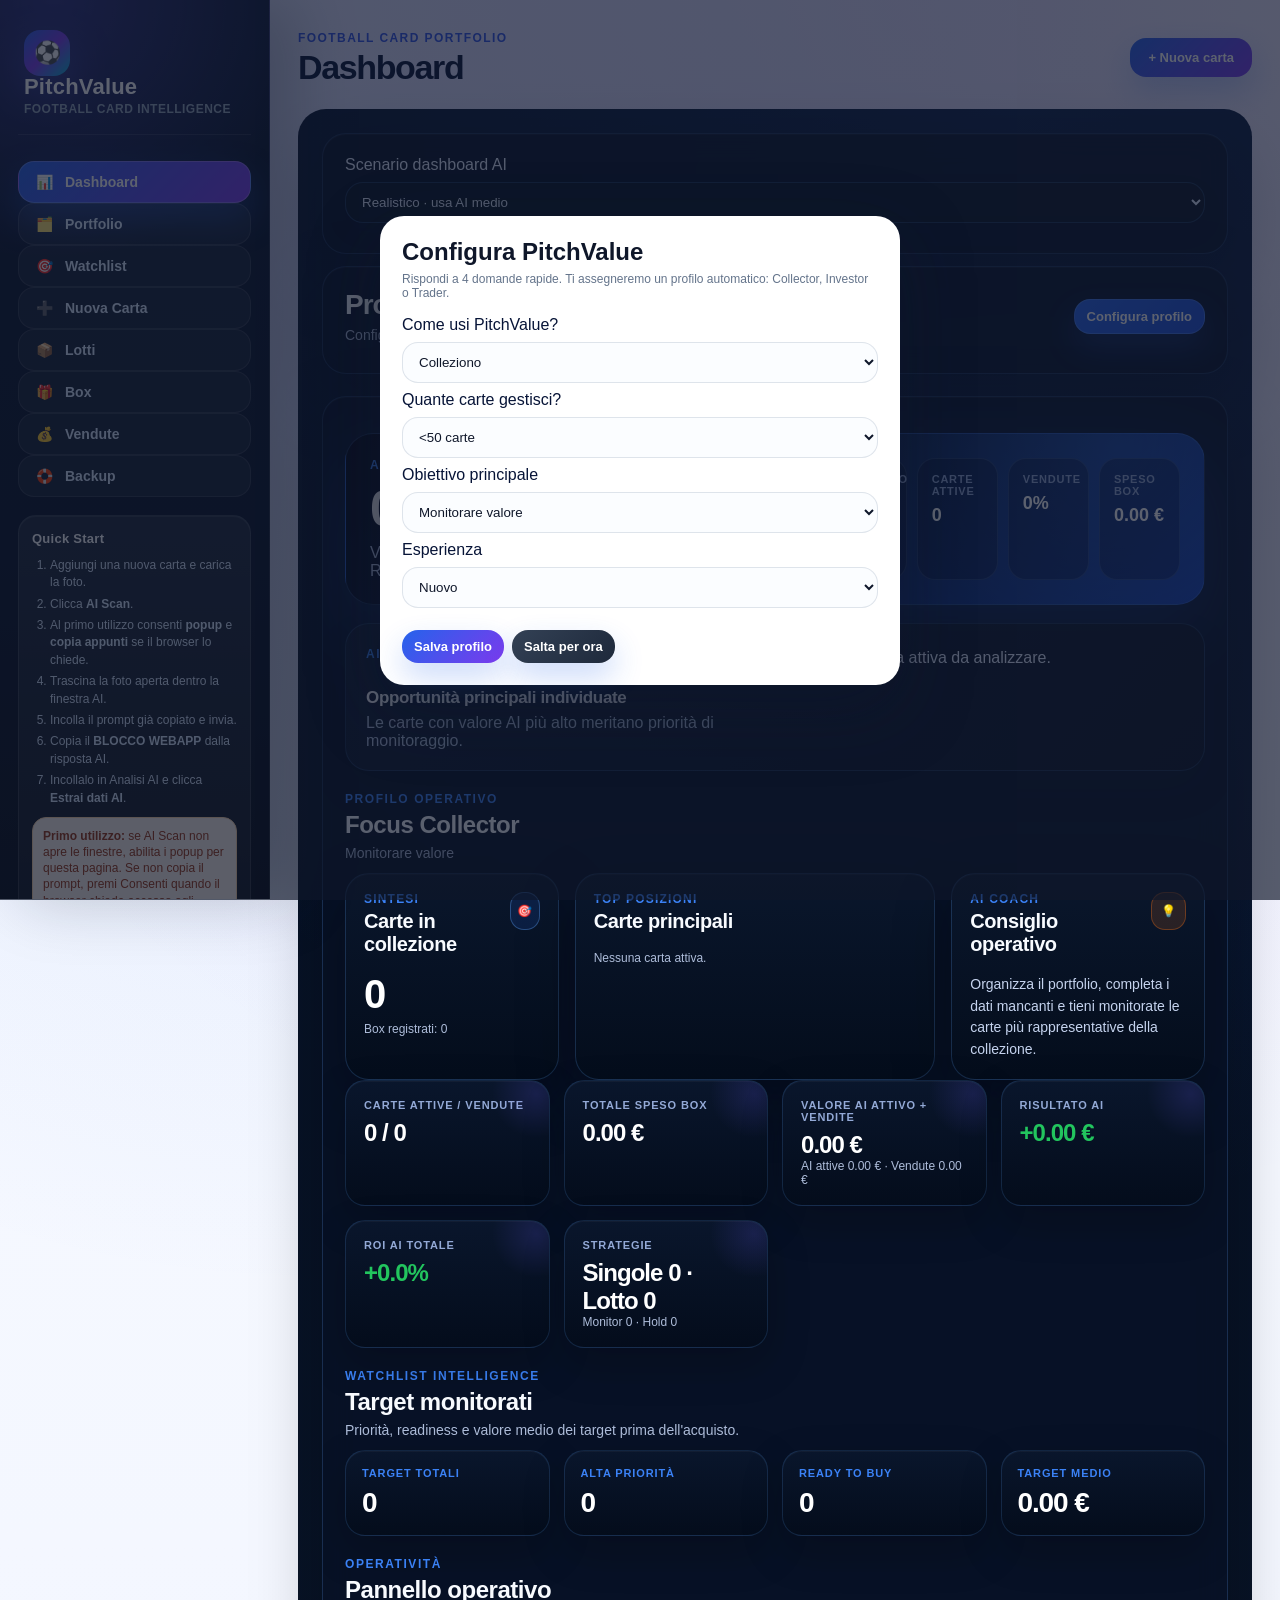
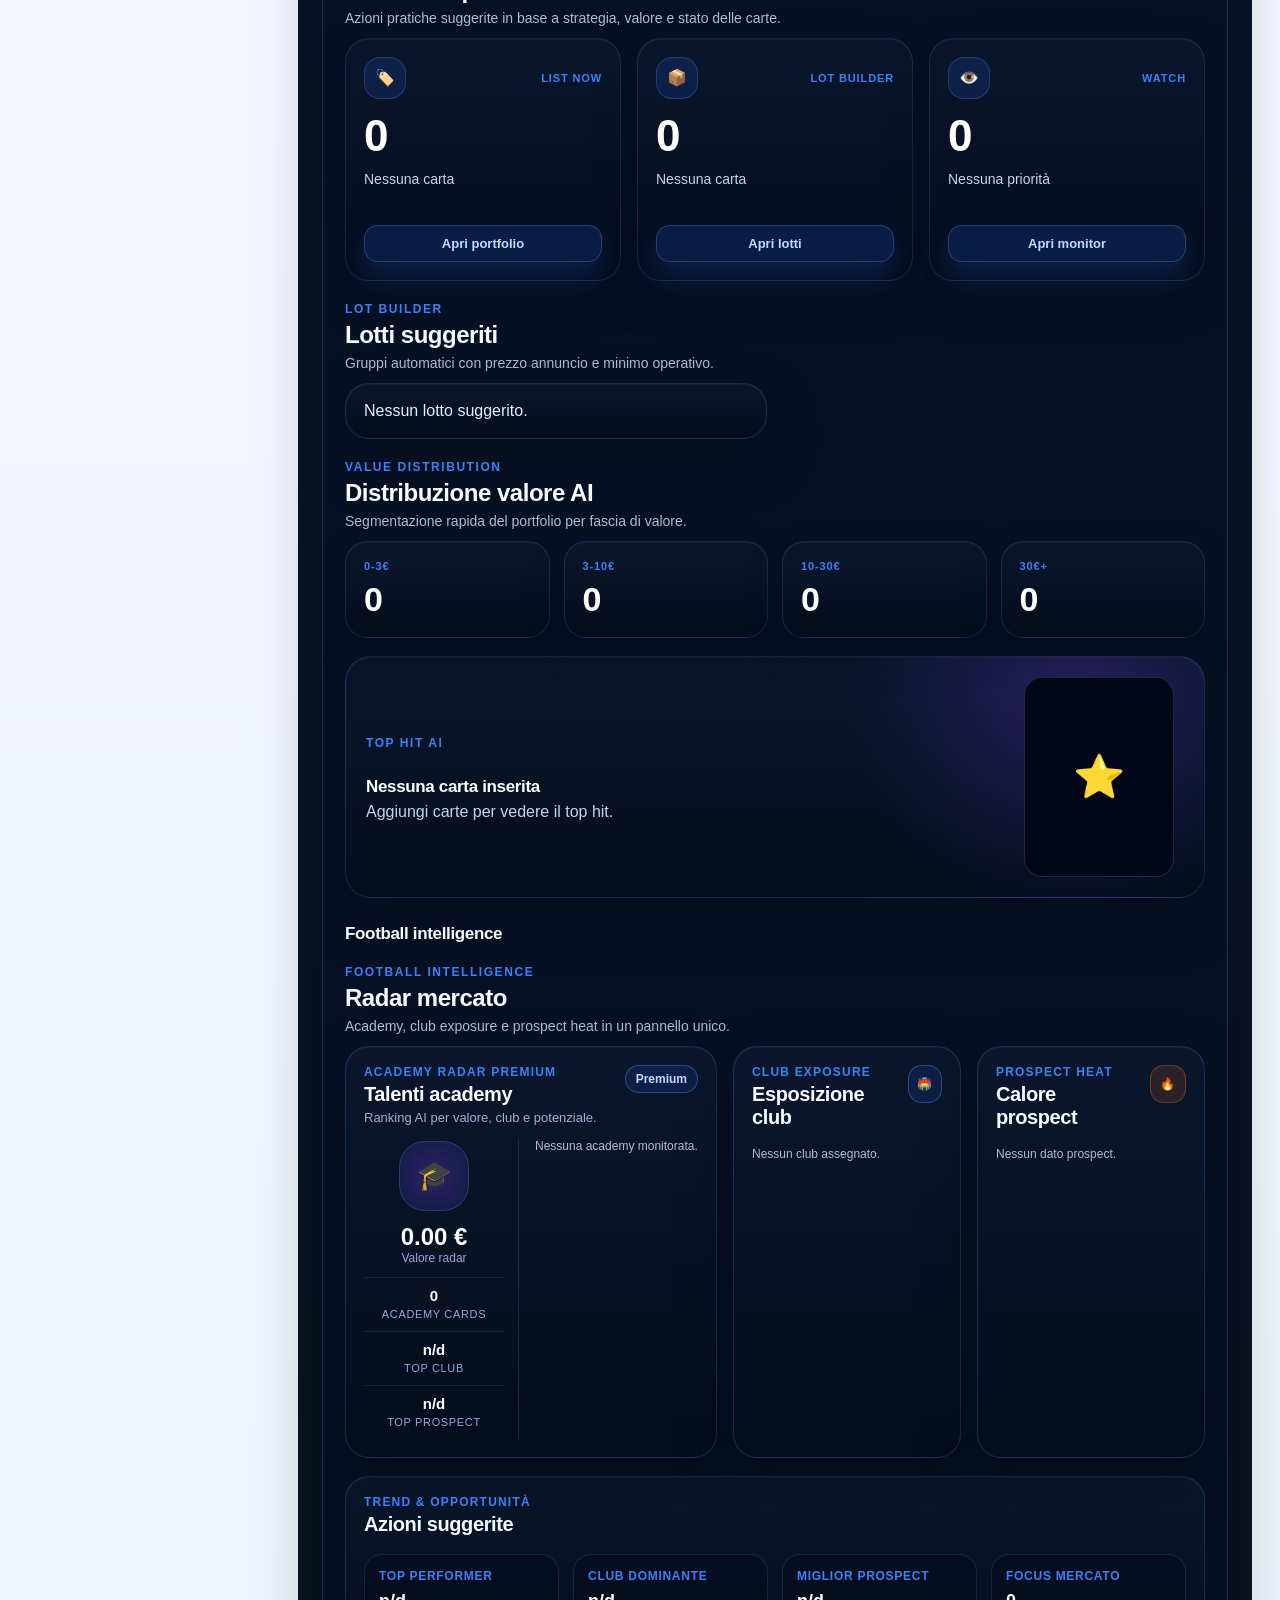
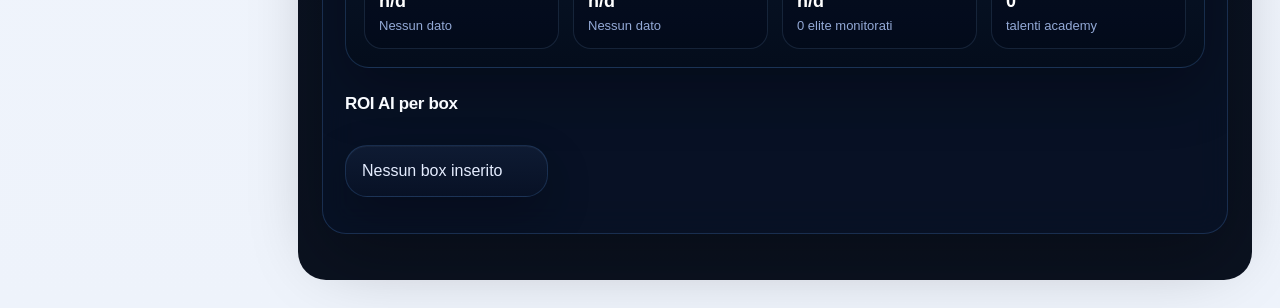
==== index.html @ 93244e17 "Box premium v1" ====
<!DOCTYPE html>
<html lang="it">
<head>
<meta charset="UTF-8">
<title>PitchValue v18 Watchlist</title>
<style>
body{font-family:Arial;padding:0;margin:0;background:#eef2f7;color:#222;}
header{background:white;padding:20px 30px;box-shadow:0 3px 12px rgba(0,0,0,0.08);}
h1{margin:0;color:#1e3a8a;}
nav{display:flex;gap:10px;flex-wrap:wrap;margin-top:15px;}
nav button{width:auto;padding:10px 16px;background:#2f6fed;color:white;border:none;border-radius:10px;cursor:pointer;font-weight:bold;}
nav button:hover{background:#2457bc;}
main{max-width:1100px;margin:25px auto;padding:0 20px;}
.section{display:none;}
.section.active{display:block;}
.box{background:white;padding:25px;border-radius:18px;box-shadow:0 8px 25px rgba(0,0,0,0.08);margin-bottom:20px;}
input,select,textarea{width:100%;padding:12px;margin:8px 0;box-sizing:border-box;border:1px solid #d8dee8;border-radius:10px;background:#f9fbfd;color:#222;}
textarea{min-height:86px;resize:vertical;font-family:Arial;}
button{width:100%;padding:14px;background:#2f6fed;color:white;border:none;border-radius:10px;cursor:pointer;margin-top:10px;font-weight:bold;}
button:hover{background:#2457bc;}
a{display:block;margin:10px 0;color:#2f6fed;text-decoration:none;}
.card{border:1px solid #e3e8ef;padding:16px;margin:14px 0;border-radius:14px;background:white;box-shadow:0 4px 12px rgba(0,0,0,0.05);}
.portfolio-grid{display:grid;grid-template-columns:repeat(auto-fit,minmax(260px,1fr));gap:14px;}
.profit{font-weight:bold;font-size:16px;}
.badge{
display:inline-block;
padding:6px 12px;
border-radius:20px;
font-size:12px;
font-weight:bold;
margin:8px 0;
}

.badge-HOLD{
background:#dcfce7;
color:#166534;
}

.badge-MONITOR{
background:#fef3c7;
color:#92400e;
}

.badge-SELL{
background:#fee2e2;
color:#991b1b;
}

.badge-SOLD{
background:#e0e7ff;
color:#3730a3;
}

.status-HOLD{border-left:8px solid #22c55e;}
.status-MONITOR{border-left:8px solid #f59e0b;}
.status-SELL{border-left:8px solid #ef4444;}
.status-SOLD{border-left:8px solid #4f46e5;}
#dashboardBox{background:#f3f7ff;border:1px solid #c9dafc;}
.card img{width:100%;border-radius:12px;margin-bottom:10px;max-height:360px;object-fit:contain;background:#f3f4f6;}
.dashboard-grid{
display:grid;
grid-template-columns:repeat(auto-fit,minmax(180px,1fr));
gap:14px;
}

.kpi{
background:white;
padding:18px;
border-radius:16px;
box-shadow:0 4px 12px rgba(0,0,0,0.06);
border:1px solid #e3e8ef;
}

.kpi-title{
font-size:13px;
color:#64748b;
font-weight:bold;
}

.kpi-value{
font-size:26px;
font-weight:bold;
margin-top:8px;
color:#1e3a8a;
}

.kpi-positive{
color:#16a34a;
}

.kpi-negative{
color:#dc2626;
}
.small-muted{font-size:12px;color:#64748b;}
.box-summary{background:#f8fafc;border:1px solid #e2e8f0;}
.secondary-button{background:#64748b;}
.secondary-button:hover{background:#475569;}
.danger-button{background:#dc2626;}
.danger-button:hover{background:#991b1b;}
.inline-actions{display:flex;gap:8px;flex-wrap:wrap;}
.inline-actions button{width:auto;flex:1;min-width:120px;}
.linked-list{margin-top:10px;padding:10px;background:white;border-radius:12px;border:1px dashed #cbd5e1;}


.ai-mini-card{background:#f8fafc;border:1px solid #cbd5e1;border-radius:12px;padding:10px;margin:10px 0;font-size:13px;}
.ai-summary{margin-top:6px;display:-webkit-box;-webkit-line-clamp:3;-webkit-box-orient:vertical;overflow:hidden;}
.ai-mini-row{display:flex;justify-content:space-between;gap:10px;border-bottom:1px dashed #e2e8f0;padding:4px 0;}
.ai-mini-row:last-child{border-bottom:none;}
.ai-chip{display:inline-block;border-radius:999px;padding:4px 9px;font-size:12px;font-weight:bold;background:#e0f2fe;color:#075985;margin:2px 4px 2px 0;}
.ai-chip-low{background:#fee2e2;color:#991b1b;}
.ai-chip-mid{background:#fef3c7;color:#92400e;}
.ai-chip-high{background:#dcfce7;color:#166534;}

.visual-search-box{
background:#f8fafc;
border:1px dashed #cbd5e1;
padding:12px;
border-radius:12px;
margin:8px 0 14px;
}
.visual-search-box button{margin-top:0;}
.due-badge{background:#fee2e2;color:#991b1b;border-radius:999px;padding:4px 8px;font-size:12px;font-weight:bold;}

/* UX refactor */
.section.modal-section.active{
position:fixed;
inset:0;
z-index:9999;
background:rgba(15,23,42,0.65);
overflow:auto;
padding:24px;
box-sizing:border-box;
}
.section.modal-section.active .box{
max-width:920px;
margin:20px auto;
}
.quick-actions-grid{display:grid;grid-template-columns:repeat(auto-fit,minmax(120px,1fr));gap:8px;margin-top:10px;}
.quick-actions-grid button{margin-top:0;}



/* v16 UX clean overhaul */
:root{--primary:#2563eb;--primary-dark:#1d4ed8;--muted:#64748b;--border:#e2e8f0;--surface:#ffffff;--soft:#f8fafc;--soft-blue:#eff6ff;--good:#16a34a;--warn:#f59e0b;--bad:#dc2626;--ink:#0f172a;}
body{background:linear-gradient(180deg,#eef5ff 0,#f8fafc 260px,#eef2f7 100%);}
header{position:sticky;top:0;z-index:50;border-bottom:1px solid var(--border);} 
nav button,.btn-small,button.compact-btn{width:auto;padding:9px 12px;border-radius:999px;margin-top:0;font-size:13px;}
button.secondary-button{background:#64748b;} button.danger-button{background:#dc2626;} button.ghost-button{background:#f1f5f9;color:#0f172a;border:1px solid #cbd5e1;} button.success-button{background:#16a34a;}
.action-row{display:flex;gap:8px;flex-wrap:wrap;align-items:center;margin:10px 0;}.action-row button{width:auto;margin-top:0;padding:9px 12px;border-radius:999px;}
.form-card{background:#fff;border:1px solid var(--border);border-radius:18px;padding:16px;margin:14px 0;box-shadow:0 4px 14px rgba(15,23,42,.05);} .form-card h3{margin:0 0 6px;color:#0f172a;font-size:16px;} .form-card p.helper{margin:0 0 12px;color:var(--muted);font-size:13px;}
.form-card.manual{border-left:6px solid #2563eb}.form-card.ai-auto{border-left:6px solid #8b5cf6;background:#fbfaff}.form-card.market{border-left:6px solid #f59e0b;background:#fffaf0}.form-card.football{border-left:6px solid #16a34a;background:#f7fef9}.form-card.sales{border-left:6px solid #0ea5e9;background:#f7fbff}
.field-grid{display:grid;grid-template-columns:repeat(auto-fit,minmax(210px,1fr));gap:10px;align-items:end}.field-grid label{font-size:12px;color:#475569;font-weight:bold;display:block;margin-top:6px}.field-grid input,.field-grid select,.field-grid textarea,.form-card input,.form-card select,.form-card textarea{margin:4px 0 8px}.form-card textarea{min-height:70px}
.section-title-row{display:flex;justify-content:space-between;gap:12px;align-items:center;flex-wrap:wrap;margin-bottom:8px}.page-subtitle{color:#64748b;font-size:14px;margin:6px 0 0}
.toolbar{display:flex;gap:8px;flex-wrap:wrap;align-items:center;margin-bottom:15px;background:#f8fafc;border:1px solid var(--border);border-radius:16px;padding:10px}.toolbar input,.toolbar select{width:auto;min-width:150px;flex:1;margin:0;padding:9px 11px;border-radius:999px;font-size:13px}.toolbar .search-input{min-width:240px;flex:2}
.chip-btn{width:auto!important;margin-top:0!important;padding:8px 11px!important;border-radius:999px!important;background:#e0ecff!important;color:#1e3a8a!important;border:1px solid #bfdbfe!important}.chip-btn.active{background:#2563eb!important;color:#fff!important}.view-toggle{margin-left:auto;display:flex;gap:6px}
.portfolio-grid.compact-view{grid-template-columns:repeat(auto-fit,minmax(190px,1fr))}.portfolio-grid.detailed-view{grid-template-columns:repeat(auto-fit,minmax(280px,1fr))}.portfolio-card.compact{padding:10px;border-radius:16px}.compact-top{display:flex;gap:10px;align-items:center}.thumb{width:56px;height:76px;object-fit:cover;border-radius:10px;background:#e2e8f0;flex:0 0 auto}.compact-info strong{font-size:14px;color:#0f172a;display:block;line-height:1.2}.compact-meta{font-size:12px;color:#64748b;line-height:1.35;margin-top:2px}.compact-value{font-size:13px;font-weight:bold;color:#1e3a8a;margin-top:4px}.compact-actions{display:flex;gap:6px;margin-top:10px}.compact-actions button{flex:1;width:auto;margin-top:0;padding:7px 8px;border-radius:999px;font-size:12px}.card-header-row{display:flex;justify-content:space-between;gap:8px;align-items:start}.card-header-row strong{font-size:17px;color:#0f172a}
.box-card,.lot-card{border:1px solid var(--border);border-radius:18px;padding:16px;margin:14px 0;background:#fff;box-shadow:0 4px 14px rgba(15,23,42,.05)}.box-card{border-left:6px solid #2563eb}.lot-card{border-left:6px solid #f59e0b}.metric-row{display:grid;grid-template-columns:repeat(auto-fit,minmax(110px,1fr));gap:8px;margin:10px 0}.metric-pill{background:#f8fafc;border:1px solid var(--border);border-radius:14px;padding:10px}.metric-pill small{display:block;color:#64748b;font-weight:bold;font-size:11px}.metric-pill b{display:block;color:#1e3a8a;font-size:18px;margin-top:3px}
.form-footer-sticky{position:sticky;bottom:0;background:rgba(255,255,255,.92);backdrop-filter:blur(8px);border:1px solid var(--border);border-radius:16px;padding:10px;margin-top:14px;display:flex;gap:8px;flex-wrap:wrap;box-shadow:0 -4px 18px rgba(15,23,42,.08)}.form-footer-sticky button{width:auto;flex:1;min-width:130px;margin-top:0;border-radius:999px;padding:11px 13px}
@media(max-width:700px){main{padding:0 12px}.box{padding:16px}.toolbar input,.toolbar select{width:100%;min-width:100%}.view-toggle{margin-left:0}.field-grid{grid-template-columns:1fr}.portfolio-grid.compact-view{grid-template-columns:1fr 1fr;gap:10px}.compact-top{display:block}.thumb{width:100%;height:140px;object-fit:contain}.compact-actions{display:block}.compact-actions button{width:100%;margin-top:6px}}



/* v17 SaaS UI stable override */
:root{
  --nav:#07111f;--nav2:#0f1f35;--bg:#f4f7fb;--panel:#ffffff;--panel2:#f8fbff;
  --text:#0f172a;--muted:#64748b;--line:#e5edf6;--blue:#2563eb;--cyan:#06b6d4;
  --green:#16a34a;--amber:#f59e0b;--red:#ef4444;--purple:#7c3aed;
}
*{box-sizing:border-box}
body{font-family:Inter,Arial,sans-serif;background:var(--bg);color:var(--text);min-height:100vh;}
.app-sidebar{position:fixed;left:0;top:0;bottom:0;width:270px;background:linear-gradient(180deg,var(--nav),var(--nav2));padding:22px 18px;color:#fff;box-shadow:18px 0 40px rgba(15,23,42,.16);z-index:1000;display:flex;flex-direction:column;border-right:1px solid rgba(255,255,255,.08)}
.brand-block{display:flex;gap:12px;align-items:center;margin-bottom:26px;padding:8px 6px 18px;border-bottom:1px solid rgba(255,255,255,.1)}
.brand-icon{width:46px;height:46px;border-radius:16px;display:grid;place-items:center;background:linear-gradient(135deg,#2563eb,#06b6d4);box-shadow:0 12px 24px rgba(37,99,235,.3);font-size:22px}
.brand-block h1{font-size:22px;line-height:1;margin:0;color:#fff;letter-spacing:.2px}.brand-block p{margin:4px 0 0;color:#93a4b8;font-size:12px;font-weight:700;letter-spacing:.04em;text-transform:uppercase}
.side-nav{display:flex;flex-direction:column;gap:8px;margin:0}.side-nav button{width:100%;display:flex;align-items:center;gap:10px;text-align:left;margin:0;padding:12px 14px;border-radius:14px;background:transparent;color:#cbd5e1;border:1px solid transparent;font-size:14px;font-weight:800}.side-nav button:hover{background:rgba(255,255,255,.08);border-color:rgba(255,255,255,.1);color:#fff}.side-nav button span{width:22px;text-align:center}.quick-start-card{margin-top:auto;background:rgba(255,255,255,.06);border:1px solid rgba(255,255,255,.10);border-radius:18px;padding:14px 13px;color:#dbeafe;font-size:12px;line-height:1.45}
.quick-start-card h3{font-size:13px;margin:0 0 8px;color:#fff;letter-spacing:.02em}
.quick-start-card ol{margin:0 0 10px 18px;padding:0}.quick-start-card li{margin:4px 0}.quick-start-card small{display:block;color:#93a4b8}.sidebar-footer{margin-top:12px;color:#8392a8;font-size:12px;line-height:1.45;padding:14px 10px;border-top:1px solid rgba(255,255,255,.1)}
main{max-width:none;margin:0 0 0 270px;padding:28px;min-height:100vh}.topbar{display:flex;align-items:center;justify-content:space-between;gap:18px;margin-bottom:22px}.topbar h2{margin:2px 0 0;font-size:30px;letter-spacing:-.04em}.eyebrow{font-size:12px;font-weight:900;letter-spacing:.08em;text-transform:uppercase;color:var(--blue)}.primary-pill{width:auto!important;margin:0!important;border-radius:999px!important;padding:12px 18px!important;background:linear-gradient(135deg,#2563eb,#06b6d4)!important;box-shadow:0 12px 24px rgba(37,99,235,.22)}
.box{background:rgba(255,255,255,.94);border:1px solid var(--line);border-radius:24px;box-shadow:0 18px 50px rgba(15,23,42,.08);padding:22px;margin-bottom:22px;overflow:hidden}#dashboardBox{background:linear-gradient(180deg,#fff,#f8fbff);border-color:var(--line)}
.dashboard-grid{grid-template-columns:repeat(4,minmax(180px,1fr));gap:14px}.kpi{border-radius:20px;border:1px solid var(--line);box-shadow:0 10px 28px rgba(15,23,42,.06);background:linear-gradient(180deg,#fff,#fbfdff)}.kpi-title{font-size:11px;letter-spacing:.06em;text-transform:uppercase;color:#7b8aa2}.kpi-value{font-size:28px;color:#0f172a}.kpi-positive{color:var(--green)!important}.kpi-negative{color:var(--red)!important}
button{width:auto;padding:10px 14px;border-radius:12px;margin-top:0;background:var(--blue);font-size:13px;box-shadow:none;transition:.15s}button:hover{transform:translateY(-1px);filter:brightness(.98)}.danger-button{background:var(--red)!important}.secondary-button{background:#475569!important}.ghost-button{background:#f8fafc!important;color:#0f172a!important;border:1px solid var(--line)!important}.success-button{background:var(--green)!important}.action-row,.inline-actions,.quick-actions-grid{gap:8px}.quick-actions-grid{display:flex;flex-wrap:wrap}.quick-actions-grid button,.inline-actions button,.action-row button{flex:0 0 auto;min-width:0;border-radius:999px;padding:9px 12px}
input,select,textarea{border:1px solid var(--line);background:#f8fafc;border-radius:14px;padding:11px 12px;color:var(--text)}input:focus,select:focus,textarea:focus{outline:none;border-color:#93c5fd;box-shadow:0 0 0 4px rgba(37,99,235,.1)}
.toolbar{background:#fff;border:1px solid var(--line);border-radius:20px;padding:12px;box-shadow:0 8px 24px rgba(15,23,42,.04)}.toolbar input,.toolbar select{flex:0 1 190px;min-width:160px;background:#f8fafc;border-radius:999px}.toolbar .search-input{flex:1 1 260px}.chip-btn{background:#eef4ff!important;color:#17428e!important;border:1px solid #d7e6ff!important}.chip-btn.active{background:#0f172a!important;color:#fff!important;border-color:#0f172a!important}.view-toggle{background:#f1f5f9;border-radius:999px;padding:4px;gap:4px}
.portfolio-grid{display:grid;gap:18px;align-items:stretch}.portfolio-grid.compact-view{grid-template-columns:repeat(auto-fill,minmax(220px,1fr))!important}.portfolio-grid.detailed-view{grid-template-columns:repeat(auto-fill,minmax(330px,1fr))!important}.portfolio-card{position:relative;margin:0!important;border:1px solid var(--line)!important;border-radius:22px!important;background:#fff!important;box-shadow:0 14px 34px rgba(15,23,42,.07)!important;overflow:hidden;min-width:0;display:flex;flex-direction:column}.portfolio-card.compact{min-height:258px;padding:0!important}.compact-top{display:block!important}.portfolio-card .thumb{width:100%!important;height:154px!important;object-fit:contain!important;border-radius:0!important;background:linear-gradient(180deg,#f3f7ff,#eef2f7)!important;margin:0!important;padding:8px}.compact-info{padding:12px}.compact-info strong{font-size:15px!important;line-height:1.25;display:-webkit-box;-webkit-line-clamp:2;-webkit-box-orient:vertical;overflow:hidden;min-height:38px}.compact-meta{min-height:32px;display:-webkit-box;-webkit-line-clamp:2;-webkit-box-orient:vertical;overflow:hidden}.compact-value{font-size:15px;color:var(--blue)!important}.compact-actions{display:grid!important;grid-template-columns:1fr 1fr 1fr;gap:7px;margin-top:auto;padding:0 12px 12px}.compact-actions button{width:100%;padding:8px 6px;border-radius:10px;font-size:12px}.portfolio-card.detailed{padding:14px}.portfolio-card.detailed>img{height:260px;max-height:260px;object-fit:contain;border-radius:16px;background:#f3f7ff}.card-header-row strong{font-size:19px;letter-spacing:-.02em}.badge,.ai-chip{border-radius:999px;padding:5px 9px;font-size:11px;margin:3px 4px 3px 0}.badge-HOLD{background:#dcfce7;color:#166534}.badge-MONITOR{background:#fef3c7;color:#92400e}.badge-SELL{background:#fee2e2;color:#991b1b}.ai-mini-card{background:#f8fbff;border-color:#dbeafe;border-radius:16px}.ai-summary{-webkit-line-clamp:2}.status-HOLD,.status-MONITOR,.status-SELL,.status-SOLD{border-left-width:0!important}.status-HOLD:before,.status-MONITOR:before,.status-SELL:before,.status-SOLD:before{content:"";position:absolute;inset:0 auto auto 0;height:4px;width:100%}.status-HOLD:before{background:var(--green)}.status-MONITOR:before{background:var(--amber)}.status-SELL:before{background:var(--red)}.status-SOLD:before{background:var(--purple)}
.form-card{border-radius:22px;border:1px solid var(--line);box-shadow:0 12px 34px rgba(15,23,42,.055);padding:18px}.form-card h3{font-size:17px;letter-spacing:-.02em}.field-grid{grid-template-columns:repeat(auto-fit,minmax(230px,1fr));gap:12px}.form-footer-sticky{border-radius:20px;box-shadow:0 -8px 24px rgba(15,23,42,.08)}
.box-card,.lot-card{border:1px solid var(--line);border-radius:24px;padding:18px;background:linear-gradient(180deg,#fff,#fbfdff);box-shadow:0 14px 36px rgba(15,23,42,.07);margin:16px 0}.box-card{border-left:0;position:relative}.box-card:before{content:"";position:absolute;inset:0 auto 0 0;width:6px;background:linear-gradient(#2563eb,#06b6d4)}.lot-card{border-left:0;position:relative}.lot-card:before{content:"";position:absolute;inset:0 auto 0 0;width:6px;background:linear-gradient(#f59e0b,#f97316)}.box-card strong,.lot-card h3{font-size:18px;letter-spacing:-.02em}.metric-row{grid-template-columns:repeat(auto-fit,minmax(140px,1fr));gap:10px}.metric-pill{background:#f8fafc;border:1px solid var(--line);border-radius:16px}.metric-pill b{color:#0f172a}.linked-list{border:1px solid var(--line);background:#f8fafc;border-radius:16px;max-height:180px;overflow:auto}
.section.modal-section.active{background:rgba(3,7,18,.72);backdrop-filter:blur(4px)}.section.modal-section.active .box{max-width:1120px;border-radius:26px}
@media(max-width:980px){.app-sidebar{position:sticky;width:auto;height:auto;bottom:auto;padding:14px}.brand-block{margin-bottom:10px;padding-bottom:10px}.side-nav{flex-direction:row;overflow:auto}.side-nav button{min-width:max-content;width:auto}.sidebar-footer{display:none}main{margin:0;padding:18px}.topbar{align-items:flex-start}.dashboard-grid{grid-template-columns:repeat(2,minmax(150px,1fr))}.portfolio-grid.compact-view{grid-template-columns:repeat(auto-fill,minmax(170px,1fr))!important}.portfolio-card .thumb{height:132px!important}}
@media(max-width:620px){.topbar{display:block}.primary-pill{margin-top:12px!important}.dashboard-grid{grid-template-columns:1fr}.toolbar input,.toolbar select{min-width:100%;width:100%}.portfolio-grid.compact-view,.portfolio-grid.detailed-view{grid-template-columns:1fr!important}.portfolio-card .thumb{height:190px!important}.compact-actions{grid-template-columns:1fr 1fr 1fr}.field-grid{grid-template-columns:1fr}.box{padding:16px}}


/* v17.4 REAL sidebar scroll fix - final override */
html, body { min-height: 100%; }
.app-sidebar{
  position:fixed !important;
  left:0 !important;
  top:0 !important;
  bottom:auto !important;
  height:100vh !important;
  max-height:100vh !important;
  box-sizing:border-box !important;
  overflow-y:scroll !important;
  overflow-x:hidden !important;
  display:block !important;
  overscroll-behavior:contain !important;
  padding-bottom:24px !important;
}
.app-sidebar .brand-block,
.app-sidebar .side-nav,
.app-sidebar .quick-start-card,
.app-sidebar .sidebar-footer{
  display:block !important;
  flex:none !important;
}
.quick-start-card{
  margin-top:18px !important;
  margin-bottom:14px !important;
  max-height:none !important;
}
.sidebar-footer{
  margin-top:12px !important;
  margin-bottom:8px !important;
}
@media(max-width:980px){
  .app-sidebar{
    position:relative !important;
    width:auto !important;
    height:auto !important;
    max-height:none !important;
    overflow:visible !important;
  }
}


/* v18 Watchlist */
.watchlist-grid{display:grid;grid-template-columns:repeat(auto-fill,minmax(280px,1fr));gap:16px}
.watch-card{border:1px solid var(--line);border-radius:22px;background:linear-gradient(180deg,#fff,#fbfdff);box-shadow:0 14px 34px rgba(15,23,42,.07);padding:16px;position:relative;overflow:hidden}
.watch-card:before{content:"";position:absolute;left:0;top:0;bottom:0;width:6px;background:linear-gradient(#7c3aed,#06b6d4)}
.watch-card h3{margin:0 0 4px;font-size:18px;letter-spacing:-.02em}
.watch-meta{font-size:13px;color:var(--muted);line-height:1.45}
.priority-high{background:#fee2e2;color:#991b1b}.priority-medium{background:#fef3c7;color:#92400e}.priority-low{background:#dcfce7;color:#166534}
.watch-form{display:grid;grid-template-columns:repeat(auto-fit,minmax(190px,1fr));gap:10px;align-items:end}
.watch-form textarea{grid-column:1/-1;min-height:70px}
/* Premium B+C restyle · safe CSS only */
:root{
  --pv-bg:#f6f8ff;
  --pv-ink:#071437;
  --pv-muted:#64748b;
  --pv-line:rgba(148,163,184,.22);
  --pv-blue:#2563eb;
  --pv-purple:#6d5dfc;
  --pv-violet:#7c3aed;
  --pv-cyan:#06b6d4;
  --pv-green:#16a34a;
  --pv-card:#ffffff;
  --pv-dark:#061126;
}

body{
  background:
    radial-gradient(circle at 72% 0%, rgba(124,58,237,.14), transparent 34%),
    radial-gradient(circle at 24% 8%, rgba(37,99,235,.12), transparent 30%),
    linear-gradient(180deg,#f8fbff 0%,#f4f7ff 44%,#eef3fb 100%) !important;
  color:var(--pv-ink) !important;
}

main{
  max-width:1280px !important;
}

.app-sidebar{
  background:
    radial-gradient(circle at 20% 0%, rgba(109,93,252,.36), transparent 28%),
    linear-gradient(180deg,#08142d 0%,#061126 58%,#040914 100%) !important;
  border-right:1px solid rgba(255,255,255,.10) !important;
  box-shadow:24px 0 60px rgba(15,23,42,.22) !important;
}

.brand-icon{
  background:linear-gradient(135deg,#2563eb,#7c3aed,#06b6d4) !important;
  box-shadow:0 16px 40px rgba(99,102,241,.38) !important;
}

.side-nav button{
  border-radius:16px !important;
  color:#dbeafe !important;
  transition:all .18s ease !important;
}

.side-nav button:hover{
  transform:translateX(3px);
  background:rgba(99,102,241,.16) !important;
  border-color:rgba(255,255,255,.12) !important;
}

.side-nav button:first-child{
  background:linear-gradient(135deg,#2563eb,#6d5dfc) !important;
  color:#fff !important;
  box-shadow:0 12px 28px rgba(37,99,235,.34) !important;
}

.quick-start-card{
  background:linear-gradient(180deg,rgba(255,255,255,.09),rgba(255,255,255,.045)) !important;
  border:1px solid rgba(255,255,255,.12) !important;
  box-shadow:inset 0 1px 0 rgba(255,255,255,.08) !important;
}

.topbar{
  margin-bottom:22px !important;
}

.topbar h2{
  font-size:34px !important;
  letter-spacing:-.04em !important;
  color:#071437 !important;
}

.eyebrow{
  color:#3154e8 !important;
  letter-spacing:.12em !important;
  font-weight:900 !important;
}

.box{
  background:rgba(255,255,255,.82) !important;
  border:1px solid rgba(148,163,184,.22) !important;
  border-radius:24px !important;
  box-shadow:
    0 18px 50px rgba(15,23,42,.08),
    inset 0 1px 0 rgba(255,255,255,.72) !important;
  backdrop-filter:blur(14px) !important;
}

#dashboardScenario{
  border-radius:18px !important;
  background:#fff !important;
  box-shadow:0 10px 24px rgba(15,23,42,.06) !important;
}

#profileDashboardBox{
  background:
    radial-gradient(circle at 88% 22%, rgba(124,58,237,.22), transparent 22%),
    linear-gradient(135deg,#ffffff 0%,#f7f9ff 58%,#eef4ff 100%) !important;
}

#profileDashboardBox h2{
  font-size:28px !important;
  letter-spacing:-.035em !important;
}

#dashboardBox{
  background:rgba(255,255,255,.86) !important;
  border:1px solid rgba(148,163,184,.22) !important;
}

#dashboardBox > h2{
  font-size:28px !important;
  letter-spacing:-.04em !important;
  margin-bottom:18px !important;
}

.dashboard-grid{
  gap:16px !important;
}

.kpi,
.card,
.watch-card,
.box-card,
.lot-card{
  background:linear-gradient(180deg,#ffffff 0%,#fbfdff 100%) !important;
  border:1px solid rgba(148,163,184,.22) !important;
  border-radius:22px !important;
  box-shadow:
    0 16px 36px rgba(15,23,42,.075),
    inset 0 1px 0 rgba(255,255,255,.75) !important;
}

.kpi{
  min-height:116px;
  position:relative;
  overflow:hidden;
}

.kpi:after{
  content:"";
  position:absolute;
  right:-34px;
  top:-34px;
  width:94px;
  height:94px;
  border-radius:50%;
  background:radial-gradient(circle,rgba(109,93,252,.16),transparent 66%);
}

.kpi-title{
  color:#52627f !important;
  font-size:11px !important;
  text-transform:uppercase !important;
  letter-spacing:.08em !important;
}

.kpi-value{
  color:#071437 !important;
  font-size:30px !important;
  letter-spacing:-.04em !important;
}

.kpi-positive{
  color:#16a34a !important;
}

.kpi-negative{
  color:#dc2626 !important;
}

#dashboardBox h3{
  margin-top:26px !important;
  font-size:17px !important;
  letter-spacing:-.02em !important;
  color:#172554 !important;
}

.ai-chip{
  border-radius:999px !important;
  border:1px solid rgba(99,102,241,.16) !important;
  background:linear-gradient(135deg,#eef2ff,#e0f2fe) !important;
  color:#1d4ed8 !important;
  font-weight:900 !important;
}

.ai-chip-high{
  background:linear-gradient(135deg,#dcfce7,#bbf7d0) !important;
  color:#166534 !important;
}

.ai-chip-mid{
  background:linear-gradient(135deg,#fef3c7,#ffedd5) !important;
  color:#92400e !important;
}

button,
.primary-pill{
  border-radius:16px !important;
  background:linear-gradient(135deg,#2563eb,#7c3aed) !important;
  box-shadow:0 14px 30px rgba(37,99,235,.24) !important;
  transition:transform .16s ease, box-shadow .16s ease !important;
}

button:hover,
.primary-pill:hover{
  transform:translateY(-1px);
  box-shadow:0 18px 38px rgba(37,99,235,.32) !important;
}

.secondary-button{
  background:linear-gradient(135deg,#334155,#1e293b) !important;
}

.ghost-button{
  background:#f8fafc !important;
  color:#0f172a !important;
  border:1px solid rgba(148,163,184,.35) !important;
  box-shadow:none !important;
}

.form-card{
  border-radius:24px !important;
  box-shadow:0 16px 34px rgba(15,23,42,.065) !important;
}

input,select,textarea{
  border-radius:16px !important;
  border:1px solid rgba(148,163,184,.28) !important;
  background:#fbfdff !important;
}

.portfolio-card.compact,
.portfolio-card.detailed{
  transition:transform .16s ease, box-shadow .16s ease !important;
}

.portfolio-card.compact:hover,
.portfolio-card.detailed:hover{
  transform:translateY(-2px);
  box-shadow:0 22px 52px rgba(15,23,42,.12) !important;
}

@media(max-width:980px){
  .app-sidebar{
    border-radius:0 0 24px 24px !important;
  }

  .topbar h2{
    font-size:28px !important;
  }

  .dashboard-grid{
    grid-template-columns:1fr !important;
  }

  .kpi-value{
    font-size:26px !important;
  }
}
.pv-hero-card{
  display:grid;
  grid-template-columns:1.2fr 1fr;
  gap:18px;
  padding:24px;
  border-radius:28px;
  background:
    radial-gradient(circle at 85% 10%, rgba(124,58,237,.28), transparent 28%),
    linear-gradient(135deg,#071437 0%,#111c44 48%,#2637a5 100%);
  color:white;
  box-shadow:0 24px 70px rgba(37,99,235,.24);
  margin:14px 0 18px;
}
.pv-hero-card h1{
  font-size:52px;
  margin:8px 0 4px;
  letter-spacing:-.06em;
}
.pv-hero-card p{color:#c7d2fe;margin:0}
.pv-hero-metrics{
  display:grid;
  grid-template-columns:repeat(2,1fr);
  gap:12px;
}
.pv-hero-metrics div{
  background:rgba(255,255,255,.10);
  border:1px solid rgba(255,255,255,.16);
  border-radius:18px;
  padding:14px;
}
.pv-hero-metrics strong{
  display:block;
  font-size:22px;
  color:#fff;
}
.pv-hero-metrics span{
  color:#c7d2fe;
  font-size:12px;
  font-weight:800;
  text-transform:uppercase;
}

.pv-ai-insight{
  display:grid;
  grid-template-columns:1fr 1fr;
  gap:16px;
  padding:20px;
  border-radius:24px;
  background:linear-gradient(135deg,#eef2ff,#ffffff);
  border:1px solid rgba(99,102,241,.22);
  box-shadow:0 18px 42px rgba(15,23,42,.08);
  margin-bottom:18px;
}
.pv-ai-insight h3{
  margin:4px 0 6px!important;
  color:#172554!important;
}
.pv-ai-insight p{color:#64748b;margin:0}
.pv-ai-insight ul{
  margin:0;
  padding-left:18px;
  line-height:1.8;
}

@media(max-width:900px){
  .pv-hero-card,
  .pv-ai-insight{
    grid-template-columns:1fr;
  }
  .pv-hero-card h1{
    font-size:38px;
  }
}
/* Sidebar active/inactive visual fix */
.side-nav{
  gap:10px !important;
}

.side-nav button{
  background:rgba(255,255,255,.055) !important;
  color:#dbeafe !important;
  border:1px solid rgba(255,255,255,.11) !important;
  box-shadow:none !important;
  margin-top:0 !important;
}

.side-nav button:hover{
  background:rgba(96,165,250,.18) !important;
  border-color:rgba(147,197,253,.38) !important;
  transform:translateX(3px);
  box-shadow:0 10px 22px rgba(37,99,235,.14) !important;
}

.side-nav button.nav-active{
  background:linear-gradient(135deg,#2563eb,#7c3aed) !important;
  color:#fff !important;
  border-color:rgba(255,255,255,.22) !important;
  box-shadow:0 16px 34px rgba(37,99,235,.36) !important;
}

.side-nav button.nav-active:hover{
  background:linear-gradient(135deg,#1d4ed8,#6d28d9) !important;
  transform:translateX(3px);
  box-shadow:0 18px 42px rgba(37,99,235,.44) !important;
}
/* Dashboard Dark Skin v1 · scoped to dashboard only */
#dashboard{
  background:
    radial-gradient(circle at 75% 0%, rgba(37,99,235,.18), transparent 32%),
    linear-gradient(180deg,#061126 0%,#081427 58%,#0b1220 100%);
  padding:24px;
  border-radius:28px;
  color:#e5edff;
}

#dashboard .box,
#dashboard #profileDashboardBox,
#dashboard #dashboardBox{
  background:rgba(8,18,38,.82) !important;
  border:1px solid rgba(96,165,250,.20) !important;
  box-shadow:0 24px 70px rgba(0,0,0,.28), inset 0 1px 0 rgba(255,255,255,.04) !important;
  backdrop-filter:blur(16px);
  color:#e5edff !important;
}

#dashboard h2,
#dashboard h3,
#dashboard strong{
  color:#f8fbff !important;
}

#dashboard .page-subtitle,
#dashboard .small-muted,
#dashboard p{
  color:#aebdda !important;
}

#dashboard .eyebrow{
  color:#3b82f6 !important;
  letter-spacing:.13em !important;
  font-weight:900 !important;
}

#dashboard .dashboard-grid{
  gap:16px !important;
}

#dashboard .card,
#dashboard .kpi{
  background:linear-gradient(180deg,rgba(15,28,52,.96),rgba(8,18,38,.96)) !important;
  border:1px solid rgba(96,165,250,.18) !important;
  border-radius:22px !important;
  box-shadow:0 18px 46px rgba(0,0,0,.24), inset 0 1px 0 rgba(255,255,255,.04) !important;
  color:#e5edff !important;
}

#dashboard .kpi-title{
  color:#93a9d6 !important;
  letter-spacing:.08em !important;
  text-transform:uppercase !important;
}

#dashboard .kpi-value{
  color:#ffffff !important;
}

#dashboard .kpi-positive{
  color:#22c55e !important;
}

#dashboard .kpi-negative{
  color:#ef4444 !important;
}

#dashboard .pv-hero-card{
  background:
    radial-gradient(circle at 85% 10%, rgba(59,130,246,.32), transparent 30%),
    linear-gradient(135deg,#020617 0%,#071a3a 52%,#123eb5 100%) !important;
  border:1px solid rgba(96,165,250,.22);
  box-shadow:0 28px 80px rgba(37,99,235,.22) !important;
}

#dashboard .pv-hero-metrics div{
  background:rgba(15,23,42,.42) !important;
  border:1px solid rgba(147,197,253,.20) !important;
}

#dashboard .pv-ai-insight{
  background:linear-gradient(135deg,rgba(15,28,52,.96),rgba(8,18,38,.96)) !important;
  border:1px solid rgba(96,165,250,.18) !important;
  color:#e5edff !important;
}

#dashboard .ai-chip{
  background:rgba(37,99,235,.18) !important;
  border:1px solid rgba(96,165,250,.28) !important;
  color:#bfdbfe !important;
}

#dashboard .card[style*="border-left:6px solid #7c3aed"]{
  border-left:0 !important;
  background:linear-gradient(180deg,rgba(15,28,52,.98),rgba(8,18,38,.98)) !important;
}

#dashboard .card[style*="border-left:6px solid #7c3aed"] .kpi{
  background:rgba(2,6,23,.35) !important;
}

#dashboard input,
#dashboard select,
#dashboard textarea{
  background:#081426 !important;
  border:1px solid rgba(96,165,250,.22) !important;
  color:#e5edff !important;
}

#dashboard option{
  background:#081426;
  color:#e5edff;
}

#dashboard button,
#dashboard .chip-btn{
  background:linear-gradient(135deg,#2563eb,#1d4ed8) !important;
  color:#fff !important;
  border:1px solid rgba(147,197,253,.25) !important;
}

@media(max-width:900px){
  #dashboard{
    padding:14px;
    border-radius:22px;
  }
}
/* Dashboard Premium v3 · readable intelligence system */
#dashboard .pv-intelligence-shell{
  margin-top:18px;
}

#dashboard .pv-section-header{
  display:flex;
  justify-content:space-between;
  align-items:flex-end;
  gap:14px;
  margin:10px 0 12px;
}

#dashboard .pv-section-header h3{
  margin:4px 0 0 !important;
  font-size:24px !important;
}

#dashboard .pv-intelligence-grid{
  display:grid;
  grid-template-columns:1.55fr .95fr .95fr;
  gap:16px;
  align-items:stretch;
}

#dashboard .pv-premium-card,
#dashboard .pv-trend-card{
  background:linear-gradient(180deg,rgba(10,23,45,.98),rgba(4,13,28,.98)) !important;
  border:1px solid rgba(96,165,250,.20) !important;
  border-radius:24px !important;
  box-shadow:0 22px 58px rgba(0,0,0,.28), inset 0 1px 0 rgba(255,255,255,.04) !important;
  padding:18px !important;
  color:#e5edff !important;
}

#dashboard .pv-premium-head{
  display:flex;
  justify-content:space-between;
  gap:14px;
  align-items:flex-start;
  margin-bottom:14px;
}

#dashboard .pv-card-kicker{
  display:block;
  color:#3b82f6;
  font-size:12px;
  font-weight:900;
  text-transform:uppercase;
  letter-spacing:.10em;
}

#dashboard .pv-premium-head h3{
  margin:4px 0 4px !important;
  font-size:20px !important;
}

#dashboard .pv-premium-head p{
  margin:0 !important;
  color:#9fb0d0 !important;
  font-size:13px !important;
}

#dashboard .pv-pill,
#dashboard .pv-icon-badge{
  border:1px solid rgba(96,165,250,.35);
  background:rgba(37,99,235,.14);
  color:#bfdbfe;
  border-radius:999px;
  padding:6px 10px;
  font-size:12px;
  font-weight:900;
}

#dashboard .pv-icon-badge{
  width:38px;
  height:38px;
  display:grid;
  place-items:center;
  padding:0;
  border-radius:14px;
}

#dashboard .pv-icon-badge.heat{
  background:rgba(249,115,22,.14);
  border-color:rgba(249,115,22,.32);
}

#dashboard .pv-academy-layout{
  display:grid;
  grid-template-columns:155px 1fr;
  gap:16px;
  align-items:stretch;
}

#dashboard .pv-academy-summary{
  border-right:1px solid rgba(147,197,253,.14);
  padding-right:14px;
  text-align:center;
}

#dashboard .pv-big-circle{
  width:70px;
  height:70px;
  margin:2px auto 12px;
  border-radius:26px;
  display:grid;
  place-items:center;
  font-size:28px;
  background:radial-gradient(circle,rgba(124,58,237,.35),rgba(37,99,235,.12));
  border:1px solid rgba(147,197,253,.18);
}

#dashboard .pv-academy-summary > strong{
  display:block;
  font-size:24px;
  color:#fff !important;
}

#dashboard .pv-academy-summary > span{
  display:block;
  color:#93a9d6;
  font-size:12px;
  margin-bottom:12px;
}

#dashboard .pv-mini-stat{
  border-top:1px solid rgba(147,197,253,.12);
  padding:9px 0;
}

#dashboard .pv-mini-stat b{
  display:block;
  color:#fff;
  font-size:15px;
}

#dashboard .pv-mini-stat span{
  color:#93a9d6;
  font-size:11px;
  text-transform:uppercase;
  letter-spacing:.06em;
}

#dashboard .pv-data-list{
  display:grid;
  gap:2px;
}

#dashboard .pv-data-row{
  display:grid;
  grid-template-columns:30px 1fr auto;
  gap:10px;
  align-items:center;
  padding:9px 0;
  border-bottom:1px solid rgba(147,197,253,.10);
}

#dashboard .pv-data-row:last-child{
  border-bottom:none;
}

#dashboard .pv-rank{
  width:26px;
  height:26px;
  border-radius:9px;
  display:grid;
  place-items:center;
  color:#bfdbfe;
  background:rgba(96,165,250,.13);
  font-weight:900;
  font-size:12px;
}

#dashboard .pv-dot,
#dashboard .pv-heat-dot{
  width:8px;
  height:8px;
  border-radius:50%;
  background:#3b82f6;
  margin-left:8px;
}

#dashboard .pv-heat-dot{
  background:#f97316;
}

#dashboard .pv-data-main strong{
  display:block;
  font-size:14px;
  color:#fff !important;
}

#dashboard .pv-data-main span{
  display:block;
  color:#93a9d6;
  font-size:11px;
  margin-top:2px;
}

#dashboard .pv-data-value{
  text-align:right;
}

#dashboard .pv-data-value strong{
  display:block;
  color:#fff !important;
  font-size:14px;
}

#dashboard .pv-data-value span{
  display:block;
  color:#93a9d6;
  font-size:11px;
  margin-top:2px;
}

#dashboard .pv-trend-card{
  margin-top:18px;
}

#dashboard .pv-trend-grid{
  display:grid;
  grid-template-columns:repeat(4,1fr);
  gap:14px;
}

#dashboard .pv-trend-grid div{
  background:rgba(2,6,23,.28);
  border:1px solid rgba(147,197,253,.13);
  border-radius:18px;
  padding:14px;
}

#dashboard .pv-trend-grid span{
  display:block;
  color:#3b82f6;
  font-size:12px;
  font-weight:900;
  text-transform:uppercase;
  letter-spacing:.06em;
}

#dashboard .pv-trend-grid strong{
  display:block;
  font-size:18px;
  margin:8px 0 4px;
  color:#fff !important;
}

#dashboard .pv-trend-grid em{
  color:#93a9d6;
  font-size:13px;
  font-style:normal;
}

@media(max-width:1100px){
  #dashboard .pv-intelligence-grid,
  #dashboard .pv-trend-grid{
    grid-template-columns:1fr;
  }

  #dashboard .pv-academy-layout{
    grid-template-columns:1fr;
  }

  #dashboard .pv-academy-summary{
    border-right:none;
    border-bottom:1px solid rgba(147,197,253,.14);
    padding-right:0;
    padding-bottom:12px;
  }
}  
/* Dashboard Premium v4 · unified dashboard sections */
#dashboard .pv-dashboard-hero-v4{
  display:grid;
  grid-template-columns:1.05fr 1.35fr;
  gap:18px;
  align-items:stretch;
  padding:24px;
  border-radius:28px;
  background:
    radial-gradient(circle at 90% 8%, rgba(59,130,246,.28), transparent 32%),
    linear-gradient(135deg,#020617 0%,#071a3a 48%,#123eb5 100%);
  border:1px solid rgba(96,165,250,.24);
  box-shadow:0 30px 80px rgba(37,99,235,.22);
  margin:14px 0 18px;
}

#dashboard .pv-hero-copy h1{
  font-size:50px;
  margin:8px 0 6px;
  color:#fff !important;
  letter-spacing:-.06em;
}

#dashboard .pv-hero-copy p{
  color:#b8c7e6 !important;
  max-width:480px;
  margin:0;
}

#dashboard .pv-hero-stat-grid{
  display:grid;
  grid-template-columns:repeat(5,1fr);
  gap:10px;
}

#dashboard .pv-hero-stat-grid div{
  min-width:0;
  background:rgba(2,6,23,.30);
  border:1px solid rgba(147,197,253,.16);
  border-radius:18px;
  padding:14px;
}

#dashboard .pv-hero-stat-grid span{
  display:block;
  color:#93a9d6;
  font-size:11px;
  text-transform:uppercase;
  letter-spacing:.07em;
  font-weight:900;
  margin-bottom:8px;
}

#dashboard .pv-hero-stat-grid strong{
  display:block;
  color:#fff !important;
  font-size:18px;
  white-space:nowrap;
  overflow:hidden;
  text-overflow:ellipsis;
}

#dashboard .pv-dashboard-block{
  margin-top:18px;
}

#dashboard .pv-focus-grid{
  display:grid;
  grid-template-columns:.8fr 1.35fr .95fr;
  gap:16px;
  align-items:stretch;
}

#dashboard .pv-focus-number{
  font-size:40px;
  line-height:1;
  font-weight:900;
  letter-spacing:-.05em;
  color:#fff;
  margin:10px 0 8px;
}

#dashboard .pv-advice-text{
  color:#c5d3ee !important;
  font-size:14px;
  line-height:1.55;
  margin:0;
}

#dashboard #dashboardBox > h2{
  display:none;
}

#dashboard #dashboardBox > h3{
  margin-top:26px !important;
  margin-bottom:10px !important;
  font-size:22px !important;
}

#dashboard #dashboardBox > .dashboard-grid:not(.pv-intelligence-grid){
  gap:14px !important;
}

#dashboard #dashboardBox > .dashboard-grid:not(.pv-intelligence-grid) .kpi,
#dashboard #dashboardBox > .dashboard-grid:not(.pv-intelligence-grid) .card{
  background:linear-gradient(180deg,rgba(10,23,45,.95),rgba(4,13,28,.95)) !important;
  border:1px solid rgba(96,165,250,.16) !important;
  border-radius:20px !important;
  box-shadow:0 16px 42px rgba(0,0,0,.22), inset 0 1px 0 rgba(255,255,255,.035) !important;
}

#dashboard #dashboardBox > .dashboard-grid:not(.pv-intelligence-grid) .kpi{
  min-height:96px;
}

#dashboard #dashboardBox > .dashboard-grid:not(.pv-intelligence-grid) .kpi-value{
  font-size:24px !important;
}

#dashboard #dashboardBox > .dashboard-grid:not(.pv-intelligence-grid) .card{
  line-height:1.5;
}

#dashboard #dashboardBox img{
  border:1px solid rgba(147,197,253,.16);
  background:#020617;
}

@media(max-width:1150px){
  #dashboard .pv-dashboard-hero-v4,
  #dashboard .pv-focus-grid{
    grid-template-columns:1fr;
  }

  #dashboard .pv-hero-stat-grid{
    grid-template-columns:repeat(2,1fr);
  }
}

@media(max-width:700px){
  #dashboard .pv-hero-copy h1{
    font-size:36px;
  }

  #dashboard .pv-hero-stat-grid{
    grid-template-columns:1fr;
  }
}
/* Dashboard Premium v5 · lower dashboard polish */
#dashboard .pv-premium-metric-grid{
  display:grid;
  grid-template-columns:repeat(4,1fr);
  gap:14px;
}

#dashboard .pv-mini-metric{
  background:linear-gradient(180deg,rgba(10,23,45,.95),rgba(4,13,28,.95));
  border:1px solid rgba(96,165,250,.16);
  border-radius:20px;
  padding:16px;
  box-shadow:0 16px 42px rgba(0,0,0,.22), inset 0 1px 0 rgba(255,255,255,.035);
}

#dashboard .pv-mini-metric span{
  display:block;
  color:#3b82f6;
  text-transform:uppercase;
  letter-spacing:.08em;
  font-size:11px;
  font-weight:900;
  margin-bottom:8px;
}

#dashboard .pv-mini-metric strong{
  display:block;
  color:#fff !important;
  font-size:28px;
  letter-spacing:-.04em;
}

#dashboard .pv-action-grid{
  display:grid;
  grid-template-columns:repeat(3,1fr);
  gap:16px;
}

#dashboard .pv-action-card{
  background:linear-gradient(180deg,rgba(10,23,45,.96),rgba(4,13,28,.96));
  border:1px solid rgba(96,165,250,.16);
  border-radius:24px;
  padding:18px;
  min-height:210px;
  box-shadow:0 18px 46px rgba(0,0,0,.22), inset 0 1px 0 rgba(255,255,255,.035);
}

#dashboard .pv-action-icon{
  width:42px;
  height:42px;
  display:grid;
  place-items:center;
  border-radius:16px;
  background:rgba(37,99,235,.16);
  border:1px solid rgba(96,165,250,.24);
  margin-bottom:12px;
}

#dashboard .pv-action-card span{
  display:block;
  color:#3b82f6;
  text-transform:uppercase;
  letter-spacing:.08em;
  font-size:11px;
  font-weight:900;
}

#dashboard .pv-action-card strong{
  display:block;
  color:#fff !important;
  font-size:34px;
  margin:6px 0 10px;
}

#dashboard .pv-action-card p{
  color:#c5d3ee !important;
  font-size:14px;
  line-height:1.45;
  margin:0;
}

#dashboard .pv-lot-grid{
  display:grid;
  grid-template-columns:repeat(2,1fr);
  gap:16px;
}

#dashboard .pv-lot-card{
  cursor:pointer;
  background:linear-gradient(180deg,rgba(10,23,45,.96),rgba(4,13,28,.96));
  border:1px solid rgba(96,165,250,.16);
  border-radius:24px;
  padding:18px;
  box-shadow:0 18px 46px rgba(0,0,0,.22), inset 0 1px 0 rgba(255,255,255,.035);
  transition:transform .18s ease,border-color .18s ease;
}

#dashboard .pv-lot-card:hover{
  transform:translateY(-2px);
  border-color:rgba(96,165,250,.34);
}

#dashboard .pv-lot-card > span{
  display:block;
  color:#3b82f6;
  text-transform:uppercase;
  letter-spacing:.08em;
  font-size:11px;
  font-weight:900;
}

#dashboard .pv-lot-card > strong{
  display:block;
  color:#fff !important;
  font-size:19px;
  margin:6px 0;
}

#dashboard .pv-lot-meta{
  color:#93a9d6;
  font-size:13px;
  margin-bottom:14px;
}

#dashboard .pv-lot-price{
  display:grid;
  grid-template-columns:1fr 1fr;
  gap:10px;
  margin-bottom:12px;
}

#dashboard .pv-lot-price div{
  background:rgba(2,6,23,.28);
  border:1px solid rgba(147,197,253,.13);
  border-radius:16px;
  padding:12px;
}

#dashboard .pv-lot-price small{
  display:block;
  color:#93a9d6;
  text-transform:uppercase;
  font-size:10px;
  font-weight:900;
  letter-spacing:.07em;
}

#dashboard .pv-lot-price b{
  display:block;
  color:#fff;
  font-size:20px;
  margin-top:4px;
}

#dashboard .pv-lot-card em{
  color:#60a5fa;
  font-style:normal;
  font-size:13px;
}

#dashboard .pv-value-grid{
  display:grid;
  grid-template-columns:repeat(4,1fr);
  gap:14px;
}

#dashboard .pv-value-card{
  background:linear-gradient(180deg,rgba(10,23,45,.96),rgba(4,13,28,.96));
  border:1px solid rgba(96,165,250,.16);
  border-radius:22px;
  padding:18px;
  box-shadow:0 16px 42px rgba(0,0,0,.20), inset 0 1px 0 rgba(255,255,255,.035);
}

#dashboard .pv-value-card span{
  display:block;
  color:#3b82f6;
  text-transform:uppercase;
  letter-spacing:.08em;
  font-size:11px;
  font-weight:900;
}

#dashboard .pv-value-card strong{
  display:block;
  color:#fff !important;
  font-size:34px;
  margin-top:8px;
}

#dashboard .pv-top-hit-card{
  display:grid;
  grid-template-columns:1fr 160px;
  gap:20px;
  align-items:center;
  background:
    radial-gradient(circle at 85% 15%, rgba(124,58,237,.25), transparent 30%),
    linear-gradient(180deg,rgba(10,23,45,.98),rgba(4,13,28,.98));
  border:1px solid rgba(96,165,250,.18);
  border-radius:26px;
  padding:20px;
  box-shadow:0 22px 58px rgba(0,0,0,.24), inset 0 1px 0 rgba(255,255,255,.035);
}

#dashboard .pv-top-hit-copy h3{
  margin:6px 0;
  color:#fff !important;
  font-size:26px;
}

#dashboard .pv-top-hit-copy p{
  color:#c5d3ee !important;
  margin:0;
}

#dashboard .pv-top-hit-card img,
#dashboard .pv-top-hit-placeholder{
  width:150px;
  height:200px;
  object-fit:cover;
  border-radius:18px;
  border:1px solid rgba(147,197,253,.18);
  background:#020617;
}

#dashboard .pv-top-hit-placeholder{
  display:grid;
  place-items:center;
  font-size:42px;
}

@media(max-width:900px){
  #dashboard .pv-premium-metric-grid,
  #dashboard .pv-action-grid,
  #dashboard .pv-lot-grid,
  #dashboard .pv-value-grid,
  #dashboard .pv-top-hit-card{
    grid-template-columns:1fr;
  }

  #dashboard .pv-top-hit-card img,
  #dashboard .pv-top-hit-placeholder{
    width:100%;
    height:220px;
  }
}
/* Dashboard v5.1 · compact operative cards */
#dashboard .pv-action-grid-compact{
  grid-template-columns:repeat(3,1fr) !important;
}

#dashboard .pv-action-card-compact{
  min-height:0 !important;
  padding:18px !important;
}

#dashboard .pv-action-top{
  display:flex;
  align-items:center;
  justify-content:space-between;
  gap:12px;
  margin-bottom:12px;
}

#dashboard .pv-action-card-compact .pv-action-icon{
  margin-bottom:0 !important;
}

#dashboard .pv-action-card-compact > strong{
  font-size:44px !important;
  margin:4px 0 8px !important;
}

#dashboard .pv-action-card-compact p{
  min-height:42px;
  font-size:14px !important;
  color:#c5d3ee !important;
  margin-bottom:14px !important;
}

#dashboard .pv-action-card-compact button{
  width:100%;
  border-radius:14px !important;
  padding:10px 12px !important;
  background:rgba(37,99,235,.18) !important;
  border:1px solid rgba(96,165,250,.28) !important;
  color:#bfdbfe !important;
  font-weight:900;
  cursor:pointer;
}

#dashboard .pv-action-card-compact button:hover{
  background:rgba(37,99,235,.30) !important;
}

@media(max-width:900px){
  #dashboard .pv-action-grid-compact{
    grid-template-columns:1fr !important;
  }
}
/* Portfolio Premium v1 */
#portfolioPage{
  background:
    radial-gradient(circle at 82% 0%, rgba(37,99,235,.16), transparent 30%),
    linear-gradient(180deg,#061126 0%,#081427 58%,#0b1220 100%);
  padding:24px;
  border-radius:28px;
  color:#e5edff;
}

#portfolioPage h2,
#portfolioPage h3,
#portfolioPage strong{
  color:#f8fbff !important;
}

#portfolioPage .small-muted,
#portfolioPage p{
  color:#aebdda !important;
}

#portfolio{
  display:grid;
  gap:16px;
}

#portfolio .pv-portfolio-card{
  background:linear-gradient(180deg,rgba(10,23,45,.98),rgba(4,13,28,.98)) !important;
  border:1px solid rgba(96,165,250,.18) !important;
  border-radius:24px !important;
  color:#e5edff !important;
  box-shadow:0 18px 46px rgba(0,0,0,.24), inset 0 1px 0 rgba(255,255,255,.04) !important;
  overflow:hidden;
}

#portfolio .pv-portfolio-img{
  width:118px;
  height:158px;
  object-fit:cover;
  border-radius:18px;
  border:1px solid rgba(147,197,253,.16);
  background:#020617;
}

#portfolio .pv-portfolio-placeholder{
  display:grid;
  place-items:center;
  font-size:34px;
}

#portfolio .pv-portfolio-compact{
  display:grid;
  grid-template-columns:92px 1fr 170px;
  gap:16px;
  align-items:center;
  padding:14px !important;
}

#portfolio .pv-portfolio-compact .pv-portfolio-img{
  width:92px;
  height:124px;
}

#portfolio .pv-portfolio-title-row{
  display:flex;
  justify-content:space-between;
  gap:12px;
  align-items:flex-start;
}

#portfolio .pv-portfolio-title-row strong{
  display:block;
  font-size:18px;
  letter-spacing:-.03em;
}

#portfolio .pv-portfolio-meta{
  color:#93a9d6;
  font-size:13px;
  margin-top:5px;
}

#portfolio .pv-portfolio-submeta{
  color:#64748b;
  font-size:12px;
  margin-top:3px;
}

#portfolio .pv-portfolio-badges,
#portfolio .pv-portfolio-chip-row{
  display:flex;
  flex-wrap:wrap;
  gap:6px;
  margin-top:10px;
}

#portfolio .pv-portfolio-side{
  text-align:right;
}

#portfolio .pv-portfolio-side span,
#portfolio .pv-portfolio-metrics span{
  display:block;
  color:#3b82f6;
  text-transform:uppercase;
  font-size:10px;
  font-weight:900;
  letter-spacing:.08em;
}

#portfolio .pv-portfolio-side strong{
  display:block;
  font-size:24px;
  margin:6px 0 12px;
}

#portfolio .pv-portfolio-actions{
  display:flex;
  justify-content:flex-end;
  gap:6px;
}

#portfolio .pv-portfolio-detail{
  display:grid;
  grid-template-columns:155px 1fr;
  gap:18px;
  padding:18px !important;
}

#portfolio .pv-portfolio-media{
  display:grid;
  align-content:start;
  gap:10px;
}

#portfolio .pv-portfolio-photo-actions{
  display:grid;
  grid-template-columns:1fr;
  gap:8px;
}

#portfolio .pv-portfolio-content{
  min-width:0;
}

#portfolio .pv-portfolio-title-row p{
  margin:4px 0 0;
  font-size:13px;
}

#portfolio .pv-portfolio-metrics{
  display:grid;
  grid-template-columns:repeat(5,1fr);
  gap:10px;
  margin:14px 0;
}

#portfolio .pv-portfolio-metrics div{
  background:rgba(2,6,23,.30);
  border:1px solid rgba(147,197,253,.13);
  border-radius:16px;
  padding:12px;
  min-width:0;
}

#portfolio .pv-portfolio-metrics strong{
  display:block;
  font-size:15px;
  margin-top:5px;
  white-space:nowrap;
  overflow:hidden;
  text-overflow:ellipsis;
}

#portfolio .pv-portfolio-metrics strong.positive{
  color:#22c55e !important;
}

#portfolio .pv-portfolio-metrics strong.negative{
  color:#ef4444 !important;
}

#portfolio .pv-portfolio-actions-row{
  display:flex;
  flex-wrap:wrap;
  gap:8px;
}

#portfolio button,
#portfolioPage button{
  border-radius:13px !important;
  border:1px solid rgba(96,165,250,.24) !important;
  background:rgba(37,99,235,.16) !important;
  color:#bfdbfe !important;
  font-weight:800;
}

#portfolio button:hover,
#portfolioPage button:hover{
  background:rgba(37,99,235,.28) !important;
}

#portfolioPage input,
#portfolioPage select{
  background:#081426 !important;
  border:1px solid rgba(96,165,250,.22) !important;
  color:#e5edff !important;
}

#portfolioPage option{
  background:#081426;
  color:#e5edff;
}

@media(max-width:900px){
  #portfolioPage{
    padding:14px;
    border-radius:22px;
  }

  #portfolio .pv-portfolio-compact,
  #portfolio .pv-portfolio-detail{
    grid-template-columns:1fr;
  }

  #portfolio .pv-portfolio-side{
    text-align:left;
  }

  #portfolio .pv-portfolio-actions{
    justify-content:flex-start;
  }

  #portfolio .pv-portfolio-metrics{
    grid-template-columns:1fr 1fr;
  }
}
/* Portfolio Premium Phase 1 · clean card renderer */
#portfolio .pv-market-card{
  position:relative;
  background:
    radial-gradient(circle at 90% 0%, rgba(37,99,235,.20), transparent 34%),
    linear-gradient(180deg,rgba(7,18,38,.98),rgba(3,10,22,.98)) !important;
  border:1px solid rgba(96,165,250,.22) !important;
  border-radius:26px !important;
  box-shadow:0 22px 58px rgba(0,0,0,.26), inset 0 1px 0 rgba(255,255,255,.04) !important;
  color:#f8fbff !important;
  overflow:hidden;
}

#portfolio .pv-market-topline{
  position:absolute;
  left:0;
  right:0;
  top:0;
  height:4px;
  background:#f59e0b;
}

#portfolio .pv-market-topline.sell{
  background:#ef4444;
}

#portfolio .pv-market-topline.monitor{
  background:#f59e0b;
}

#portfolio .pv-market-topline.hold{
  background:#22c55e;
}

#portfolio .pv-market-grid{
  display:grid;
  grid-template-columns:190px 1fr;
  gap:22px;
  padding:22px !important;
}

#portfolio .pv-market-left{
  display:grid;
  align-content:start;
  gap:12px;
}

#portfolio .pv-cardshot{
  width:178px;
  height:238px;
  object-fit:cover;
  border-radius:18px;
  border:1px solid rgba(147,197,253,.18);
  background:#020617;
  box-shadow:0 18px 38px rgba(0,0,0,.28);
}

#portfolio .pv-cardshot-empty{
  display:grid;
  place-items:center;
  font-size:40px;
}

#portfolio .pv-photo-buttons{
  display:grid;
  gap:8px;
}

#portfolio .pv-photo-buttons:empty{
  display:none;
}

#portfolio .pv-market-header{
  display:flex;
  justify-content:space-between;
  align-items:flex-start;
  gap:12px;
  margin-bottom:12px;
}

#portfolio .pv-market-club{
  color:#93c5fd;
  font-size:14px;
  font-weight:800;
  margin-bottom:4px;
}

#portfolio .pv-market-header h3{
  margin:0 !important;
  color:#fff !important;
  font-size:28px !important;
  line-height:1.02 !important;
  letter-spacing:-.04em;
}

#portfolio .pv-market-header p{
  margin:8px 0 0 !important;
  color:#b8c7e6 !important;
  font-size:15px !important;
  line-height:1.35;
}

#portfolio .pv-status-pill{
  flex:0 0 auto;
  border-radius:999px;
  padding:8px 12px;
  font-size:12px;
  font-weight:900;
  color:#fff;
  background:rgba(37,99,235,.22);
  border:1px solid rgba(147,197,253,.22);
}

#portfolio .pv-status-pill.sell{
  background:rgba(239,68,68,.22);
  color:#fecaca;
  border-color:rgba(239,68,68,.38);
}

#portfolio .pv-status-pill.monitor{
  background:rgba(245,158,11,.20);
  color:#fde68a;
  border-color:rgba(245,158,11,.36);
}

#portfolio .pv-status-pill.hold{
  background:rgba(34,197,94,.18);
  color:#bbf7d0;
  border-color:rgba(34,197,94,.30);
}

#portfolio .pv-market-chips{
  display:flex;
  flex-wrap:wrap;
  gap:8px;
  margin:10px 0 14px;
}

#portfolio .pv-market-ai-box{
  display:grid;
  grid-template-columns:1fr 1.4fr;
  gap:12px;
  background:rgba(2,6,23,.40);
  border:1px solid rgba(147,197,253,.14);
  border-radius:20px;
  padding:14px;
  margin:12px 0;
}

#portfolio .pv-market-ai-main{
  border-right:1px solid rgba(147,197,253,.14);
  padding-right:14px;
}

#portfolio .pv-market-ai-main span,
#portfolio .pv-market-ai-side span{
  display:block;
  color:#60a5fa;
  text-transform:uppercase;
  letter-spacing:.08em;
  font-size:10px;
  font-weight:900;
}

#portfolio .pv-market-ai-main strong{
  display:block;
  color:#fff !important;
  font-size:30px;
  margin:7px 0 5px;
}

#portfolio .pv-market-ai-main small{
  color:#c5d3ee;
  font-size:13px;
}

#portfolio .pv-market-ai-side{
  display:grid;
  grid-template-columns:repeat(3,minmax(0,1fr));
  gap:10px;
}

#portfolio .pv-market-ai-side div{
  min-width:0;
  background:rgba(8,20,42,.52);
  border:1px solid rgba(147,197,253,.10);
  border-radius:14px;
  padding:10px;
}

#portfolio .pv-market-ai-side strong{
  display:block;
  color:#fff !important;
  font-size:14px;
  margin-top:5px;
  white-space:nowrap;
  overflow:hidden;
  text-overflow:ellipsis;
}

#portfolio .pv-market-ai-side strong.positive,
#portfolio .pv-market-value em.positive{
  color:#22c55e !important;
}

#portfolio .pv-market-ai-side strong.negative,
#portfolio .pv-market-value em.negative{
  color:#ef4444 !important;
}

#portfolio .pv-market-summary{
  display:grid;
  grid-template-columns:90px 1fr;
  gap:12px;
  align-items:start;
  background:rgba(15,23,42,.52);
  border:1px solid rgba(147,197,253,.12);
  border-radius:18px;
  padding:12px;
  margin:12px 0;
}

#portfolio .pv-market-summary p{
  margin:0 !important;
  color:#c5d3ee !important;
  font-size:14px !important;
  line-height:1.45;
}

#portfolio .pv-liquidity{
  display:inline-flex;
  justify-content:center;
  border-radius:999px;
  padding:7px 10px;
  font-size:12px;
  font-weight:900;
  background:rgba(37,99,235,.20);
  color:#bfdbfe;
}

#portfolio .pv-liquidity.high{
  background:rgba(34,197,94,.20);
  color:#bbf7d0;
}

#portfolio .pv-liquidity.mid{
  background:rgba(245,158,11,.20);
  color:#fde68a;
}

#portfolio .pv-liquidity.low{
  background:rgba(239,68,68,.20);
  color:#fecaca;
}

#portfolio .pv-market-actions{
  display:flex;
  flex-wrap:wrap;
  gap:8px;
  margin-top:12px;
}

#portfolio .pv-market-actions button,
#portfolio .pv-photo-buttons button{
  border-radius:14px !important;
  min-height:42px;
  padding:10px 13px !important;
  background:linear-gradient(180deg,rgba(37,99,235,.38),rgba(29,78,216,.30)) !important;
  border:1px solid rgba(147,197,253,.30) !important;
  color:#f8fbff !important;
  font-weight:900;
  text-shadow:none !important;
}

#portfolio .pv-market-actions button:hover,
#portfolio .pv-photo-buttons button:hover{
  background:linear-gradient(180deg,rgba(37,99,235,.52),rgba(29,78,216,.42)) !important;
}

#portfolio .pv-market-compact{
  display:grid !important;
  grid-template-columns:90px 1fr 135px auto;
  gap:14px;
  align-items:center;
  padding:14px !important;
}

#portfolio .pv-market-compact .pv-cardshot{
  width:86px;
  height:116px;
}

#portfolio .pv-market-info strong{
  display:block;
  color:#fff !important;
  font-size:18px;
  line-height:1.08;
}

#portfolio .pv-market-info p{
  margin:5px 0 0 !important;
  color:#b8c7e6 !important;
  font-size:13px !important;
}

#portfolio .pv-market-value{
  text-align:right;
}

#portfolio .pv-market-value span{
  display:block;
  color:#60a5fa;
  text-transform:uppercase;
  letter-spacing:.08em;
  font-size:10px;
  font-weight:900;
}

#portfolio .pv-market-value strong{
  display:block;
  color:#fff !important;
  font-size:22px;
  margin-top:5px;
}

#portfolio .pv-market-value em{
  display:block;
  font-style:normal;
  color:#93a9d6;
  font-size:12px;
  margin-top:4px;
}

#portfolio .pv-market-actions.compact{
  display:flex;
  gap:6px;
  margin:0;
}

#portfolio .ai-mini-card,
#portfolio .pv-portfolio-metrics,
#portfolio .pv-portfolio-detail,
#portfolio .pv-portfolio-card{
  box-shadow:none;
}

@media(max-width:1050px){
  #portfolio .pv-market-grid,
  #portfolio .pv-market-compact{
    grid-template-columns:1fr !important;
  }

  #portfolio .pv-cardshot{
    width:100%;
    max-width:240px;
    height:auto;
  }

  #portfolio .pv-market-ai-box,
  #portfolio .pv-market-summary{
    grid-template-columns:1fr;
  }

  #portfolio .pv-market-ai-main{
    border-right:none;
    border-bottom:1px solid rgba(147,197,253,.14);
    padding-right:0;
    padding-bottom:12px;
  }

  #portfolio .pv-market-ai-side{
    grid-template-columns:1fr;
  }

  #portfolio .pv-market-value{
    text-align:left;
  }
}
/* Portfolio Premium Fix 2 · visibility and card sizing */
#portfolioPage .chip-btn,
#portfolioPage .filter-tabs button,
#portfolioPage .view-toggle button,
#portfolioPage button.compact-btn{
  opacity:1 !important;
  color:#0f172a !important;
  background:linear-gradient(180deg,#f8fbff,#eaf2ff) !important;
  border:1px solid rgba(37,99,235,.32) !important;
  box-shadow:0 8px 18px rgba(15,23,42,.08) !important;
  text-shadow:none !important;
}

#portfolioPage .chip-btn.active,
#portfolioPage .filter-tabs button.active,
#portfolioPage .view-toggle button.active,
#portfolioPage button.compact-btn.active{
  color:#fff !important;
  background:linear-gradient(135deg,#2563eb,#7c3aed) !important;
  border-color:rgba(147,197,253,.55) !important;
  box-shadow:0 12px 28px rgba(37,99,235,.28) !important;
}

#portfolioPage .toolbar{
  background:linear-gradient(180deg,rgba(248,251,255,.94),rgba(232,241,255,.92)) !important;
  border:1px solid rgba(37,99,235,.18) !important;
  box-shadow:0 18px 44px rgba(15,23,42,.10) !important;
}

#portfolioPage .toolbar input,
#portfolioPage .toolbar select{
  color:#f8fbff !important;
  background:linear-gradient(180deg,#111827,#020617) !important;
  border:1px solid rgba(147,197,253,.28) !important;
  opacity:1 !important;
}

#portfolioPage .toolbar input::placeholder{
  color:#94a3b8 !important;
}

#portfolio,
#portfolio .portfolio-grid,
#portfolio.portfolio-grid{
  overflow:visible !important;
}

#portfolio .pv-market-card,
#portfolio .portfolio-card,
#portfolio .card{
  height:auto !important;
  min-height:0 !important;
  max-height:none !important;
  overflow:visible !important;
}

#portfolio .pv-market-grid{
  align-items:start !important;
}

#portfolio .pv-market-body{
  min-width:0 !important;
  overflow:visible !important;
}

#portfolio .pv-market-ai-box{
  grid-template-columns:minmax(165px,.8fr) minmax(260px,1.2fr) !important;
  align-items:stretch !important;
}

#portfolio .pv-market-ai-main strong{
  white-space:nowrap !important;
  font-size:28px !important;
  line-height:1 !important;
}

#portfolio .pv-market-ai-side{
  grid-template-columns:repeat(3,minmax(120px,1fr)) !important;
}

#portfolio .pv-market-ai-side div{
  min-width:120px !important;
}

#portfolio .pv-market-ai-side strong{
  white-space:normal !important;
  overflow:visible !important;
  text-overflow:unset !important;
  line-height:1.2 !important;
}

#portfolio .pv-market-summary{
  overflow:visible !important;
}

#portfolio .pv-market-summary p{
  color:#dbeafe !important;
}

#portfolio .pv-market-actions{
  position:relative !important;
  z-index:2 !important;
}

#portfolio .pv-market-actions button,
#portfolio .pv-photo-buttons button{
  opacity:1 !important;
  color:#f8fbff !important;
  background:linear-gradient(180deg,#1d4ed8,#1e40af) !important;
  border:1px solid rgba(191,219,254,.38) !important;
}

#portfolio .pv-market-compact{
  min-height:150px !important;
}

#portfolio .pv-market-compact .pv-market-value{
  min-width:140px !important;
}

#portfolio .pv-market-value strong{
  white-space:nowrap !important;
}

@media(max-width:1150px){
  #portfolio .pv-market-ai-box{
    grid-template-columns:1fr !important;
  }

  #portfolio .pv-market-ai-main{
    border-right:none !important;
    border-bottom:1px solid rgba(147,197,253,.14) !important;
    padding-right:0 !important;
    padding-bottom:12px !important;
  }

  #portfolio .pv-market-ai-side{
    grid-template-columns:repeat(3,minmax(100px,1fr)) !important;
  }
}

@media(max-width:800px){
  #portfolio .pv-market-ai-side{
    grid-template-columns:1fr !important;
  }
}
/* Portfolio Layout Fix 3 · compact card flow */
#portfolioPage .section-title-row,
#portfolioPage .box > .section-title-row,
#portfolioPage h2,
#portfolioPage .page-subtitle{
  color:#0f172a !important;
}

#portfolioPage .page-subtitle{
  color:#334155 !important;
  font-weight:600 !important;
}

#portfolioPage .box{
  background:linear-gradient(180deg,#f8fbff,#eef5ff) !important;
  border:1px solid rgba(37,99,235,.18) !important;
}

#portfolio.portfolio-grid.detailed-view,
#portfolio.detailed-view{
  grid-template-columns:repeat(auto-fit,minmax(420px,1fr)) !important;
  align-items:start !important;
}

#portfolio .pv-market-grid{
  grid-template-columns:150px minmax(0,1fr) !important;
  gap:16px !important;
  padding:18px !important;
}

#portfolio .pv-cardshot{
  width:138px !important;
  height:184px !important;
  border-radius:16px !important;
}

#portfolio .pv-market-header{
  margin-bottom:8px !important;
}

#portfolio .pv-market-header h3{
  font-size:22px !important;
  line-height:1.05 !important;
}

#portfolio .pv-market-header p{
  font-size:13px !important;
  margin-top:5px !important;
}

#portfolio .pv-market-chips{
  margin:8px 0 10px !important;
  gap:6px !important;
}

#portfolio .pv-market-chips .ai-chip,
#portfolio .pv-market-chips .badge{
  margin:0 !important;
}

#portfolio .pv-market-ai-box{
  grid-template-columns:1fr !important;
  gap:10px !important;
  padding:12px !important;
  margin:10px 0 !important;
}

#portfolio .pv-market-ai-main{
  border-right:none !important;
  border-bottom:1px solid rgba(147,197,253,.14) !important;
  padding-right:0 !important;
  padding-bottom:10px !important;
}

#portfolio .pv-market-ai-main strong{
  font-size:24px !important;
}

#portfolio .pv-market-ai-side{
  grid-template-columns:repeat(3,minmax(0,1fr)) !important;
  gap:8px !important;
}

#portfolio .pv-market-ai-side div{
  min-width:0 !important;
  padding:9px !important;
}

#portfolio .pv-market-ai-side strong{
  font-size:13px !important;
}

#portfolio .pv-market-summary{
  grid-template-columns:76px 1fr !important;
  padding:10px !important;
  margin:10px 0 !important;
}

#portfolio .pv-market-summary p{
  font-size:13px !important;
  line-height:1.35 !important;
}

#portfolio .pv-market-actions{
  display:grid !important;
  grid-template-columns:repeat(5,minmax(0,1fr)) !important;
  gap:7px !important;
  margin-top:10px !important;
}

#portfolio .pv-market-actions button{
  width:100% !important;
  min-height:38px !important;
  padding:8px 8px !important;
  margin:0 !important;
  font-size:12px !important;
  white-space:nowrap !important;
}

#portfolio .pv-photo-buttons button{
  margin:0 !important;
  min-height:36px !important;
  padding:8px !important;
  font-size:12px !important;
}

#portfolio .pv-market-card{
  margin:0 !important;
}

#portfolio .pv-market-body{
  display:flex;
  flex-direction:column;
  min-height:0 !important;
}

@media(max-width:900px){
  #portfolio.portfolio-grid.detailed-view,
  #portfolio.detailed-view{
    grid-template-columns:1fr !important;
  }

  #portfolio .pv-market-grid{
    grid-template-columns:1fr !important;
  }

  #portfolio .pv-cardshot{
    width:100% !important;
    max-width:220px !important;
    height:auto !important;
  }

  #portfolio .pv-market-actions{
    grid-template-columns:1fr 1fr !important;
  }
}
/* Portfolio Actions Fix 4 · aligned cards and readable actions */
#portfolio.portfolio-grid.detailed-view,
#portfolio.detailed-view{
  align-items:stretch !important;
}

#portfolio .pv-market-card{
  height:100% !important;
  display:flex !important;
  flex-direction:column !important;
}

#portfolio .pv-market-grid{
  flex:1 !important;
  height:100% !important;
}

#portfolio .pv-market-body{
  height:100% !important;
}

#portfolio .pv-market-actions{
  margin-top:auto !important;
  display:grid !important;
  grid-template-columns:repeat(3,minmax(110px,1fr)) !important;
  gap:8px !important;
  width:100% !important;
}

#portfolio .pv-market-actions button{
  width:100% !important;
  min-width:0 !important;
  min-height:40px !important;
  padding:8px 10px !important;
  margin:0 !important;
  font-size:12px !important;
  line-height:1.1 !important;
  white-space:nowrap !important;
  overflow:hidden !important;
  text-overflow:ellipsis !important;
  border-radius:14px !important;
}

#portfolio .pv-market-actions button.danger-button{
  grid-column:auto !important;
}

#portfolio .pv-market-summary{
  min-height:74px !important;
}

#portfolio .pv-market-ai-box{
  min-height:150px !important;
}

#portfolio .pv-market-ai-side{
  align-items:stretch !important;
}

#portfolio .pv-market-ai-side div{
  min-height:66px !important;
}

#portfolio .pv-market-header{
  min-height:82px !important;
}

#portfolio .pv-market-chips{
  min-height:34px !important;
}

#portfolio .pv-photo-buttons{
  display:grid !important;
  grid-template-columns:1fr !important;
  gap:8px !important;
}

#portfolio .pv-photo-buttons button{
  width:100% !important;
  white-space:nowrap !important;
  overflow:hidden !important;
  text-overflow:ellipsis !important;
}

@media(max-width:1200px){
  #portfolio .pv-market-actions{
    grid-template-columns:repeat(2,minmax(120px,1fr)) !important;
  }
}

@media(max-width:900px){
  #portfolio .pv-market-actions{
    grid-template-columns:1fr 1fr !important;
  }
}
/* Portfolio Compact Actions Fix · no overlap */
#portfolio .pv-market-compact{
  grid-template-columns:86px minmax(0,1fr) 130px !important;
  grid-template-areas:
    "img info value"
    "img info actions" !important;
  align-items:center !important;
}

#portfolio .pv-market-compact .pv-cardshot{
  grid-area:img !important;
}

#portfolio .pv-market-compact .pv-market-info{
  grid-area:info !important;
  min-width:0 !important;
}

#portfolio .pv-market-compact .pv-market-value{
  grid-area:value !important;
  min-width:120px !important;
}

#portfolio .pv-market-compact .pv-market-actions.compact{
  grid-area:actions !important;
  display:grid !important;
  grid-template-columns:1fr !important;
  gap:6px !important;
  width:100% !important;
  margin:0 !important;
}

#portfolio .pv-market-compact .pv-market-actions.compact button{
  width:100% !important;
  min-height:30px !important;
  padding:6px 8px !important;
  margin:0 !important;
  font-size:11px !important;
  line-height:1 !important;
  white-space:nowrap !important;
  overflow:hidden !important;
  text-overflow:ellipsis !important;
  border-radius:12px !important;
}

@media(max-width:760px){
  #portfolio .pv-market-compact{
    grid-template-columns:74px minmax(0,1fr) !important;
    grid-template-areas:
      "img info"
      "value value"
      "actions actions" !important;
  }

  #portfolio .pv-market-compact .pv-market-actions.compact{
    grid-template-columns:repeat(3,1fr) !important;
  }
}
/* Watchlist Premium v1 */
#watchlist{
  overflow:visible !important;
}

#watchlist .pv-watch-premium{
  display:grid;
  gap:18px;
}

#watchlist .pv-watch-hero{
  display:grid;
  grid-template-columns:1.1fr 1.4fr;
  gap:18px;
  align-items:stretch;
  background:
    radial-gradient(circle at 84% 0%, rgba(37,99,235,.20), transparent 32%),
    linear-gradient(180deg,rgba(7,18,38,.98),rgba(3,10,22,.98));
  border:1px solid rgba(96,165,250,.22);
  border-radius:28px;
  padding:24px;
  color:#f8fbff;
  box-shadow:0 24px 60px rgba(15,23,42,.22);
}

#watchlist .pv-watch-hero h2{
  margin:5px 0 7px;
  color:#fff !important;
  font-size:34px;
  letter-spacing:-.05em;
}

#watchlist .pv-watch-hero p{
  color:#b8c7e6 !important;
  margin:0;
}

#watchlist .pv-watch-hero-metrics{
  display:grid;
  grid-template-columns:repeat(4,minmax(0,1fr));
  gap:10px;
}

#watchlist .pv-watch-hero-metrics div{
  background:rgba(2,6,23,.38);
  border:1px solid rgba(147,197,253,.14);
  border-radius:18px;
  padding:14px;
}

#watchlist .pv-watch-hero-metrics strong{
  display:block;
  color:#fff !important;
  font-size:24px;
  line-height:1;
}

#watchlist .pv-watch-hero-metrics span{
  display:block;
  color:#93c5fd;
  font-size:11px;
  font-weight:900;
  text-transform:uppercase;
  letter-spacing:.08em;
  margin-top:7px;
}

#watchlist .pv-watch-coach{
  background:linear-gradient(135deg,#eff6ff,#ffffff);
  border:1px solid rgba(37,99,235,.16);
  border-left:6px solid #2563eb;
  border-radius:22px;
  padding:18px;
  box-shadow:0 14px 34px rgba(15,23,42,.08);
}

#watchlist .pv-watch-coach strong{
  color:#0f172a !important;
  font-size:17px;
}

#watchlist .pv-watch-coach p{
  margin:8px 0 0 !important;
  color:#334155 !important;
  font-weight:600;
}

#watchlist .pv-watch-grid{
  display:grid;
  grid-template-columns:repeat(auto-fit,minmax(330px,1fr));
  gap:16px;
  align-items:stretch;
}

#watchlist .pv-watch-card{
  position:relative;
  display:grid;
  grid-template-columns:54px minmax(0,1fr);
  gap:14px;
  height:100%;
  background:
    radial-gradient(circle at 90% 0%, rgba(37,99,235,.16), transparent 34%),
    linear-gradient(180deg,rgba(7,18,38,.98),rgba(3,10,22,.98));
  border:1px solid rgba(96,165,250,.20);
  border-radius:24px;
  padding:18px;
  color:#f8fbff;
  box-shadow:0 18px 48px rgba(15,23,42,.18);
  overflow:hidden;
}

#watchlist .pv-watch-card:before{
  content:"";
  position:absolute;
  inset:0 auto 0 0;
  width:5px;
  background:#64748b;
}

#watchlist .pv-watch-card.priority-high:before,
#watchlist .pv-watch-card.priority-alta:before{
  background:#ef4444;
}

#watchlist .pv-watch-card.priority-medium:before,
#watchlist .pv-watch-card.priority-media:before{
  background:#f59e0b;
}

#watchlist .pv-watch-card.priority-low:before,
#watchlist .pv-watch-card.priority-bassa:before{
  background:#22c55e;
}

#watchlist .pv-watch-rank{
  width:44px;
  height:44px;
  border-radius:16px;
  display:grid;
  place-items:center;
  background:rgba(37,99,235,.22);
  color:#bfdbfe;
  font-weight:900;
  border:1px solid rgba(147,197,253,.18);
}

#watchlist .pv-watch-main{
  min-width:0;
  display:flex;
  flex-direction:column;
  height:100%;
}

#watchlist .pv-watch-title-row{
  display:flex;
  justify-content:space-between;
  gap:12px;
  align-items:flex-start;
}

#watchlist .pv-watch-kicker{
  color:#93c5fd;
  font-size:12px;
  font-weight:900;
}

#watchlist .pv-watch-title-row h3{
  color:#fff !important;
  margin:4px 0 4px;
  font-size:24px;
  line-height:1.04;
  letter-spacing:-.04em;
}

#watchlist .pv-watch-title-row p{
  color:#b8c7e6 !important;
  margin:0 !important;
  font-size:13px;
}

#watchlist .pv-watch-priority{
  flex:0 0 auto;
  display:inline-flex;
  align-items:center;
  justify-content:center;
  border-radius:999px;
  padding:7px 10px;
  font-size:11px;
  font-weight:900;
  color:#fff !important;
  background:rgba(37,99,235,.22);
  border:1px solid rgba(147,197,253,.18);
}

#watchlist .pv-watch-metrics{
  display:grid;
  grid-template-columns:repeat(3,minmax(0,1fr));
  gap:8px;
  margin:14px 0;
}

#watchlist .pv-watch-metrics div{
  min-width:0;
  background:rgba(2,6,23,.38);
  border:1px solid rgba(147,197,253,.12);
  border-radius:15px;
  padding:10px;
}

#watchlist .pv-watch-metrics span{
  display:block;
  color:#60a5fa;
  font-size:10px;
  font-weight:900;
  text-transform:uppercase;
  letter-spacing:.08em;
}

#watchlist .pv-watch-metrics strong{
  display:block;
  color:#fff !important;
  font-size:14px;
  margin-top:5px;
  white-space:nowrap;
  overflow:hidden;
  text-overflow:ellipsis;
}

#watchlist .pv-watch-notes{
  color:#c5d3ee;
  font-size:13px;
  line-height:1.45;
  background:rgba(15,23,42,.42);
  border:1px solid rgba(147,197,253,.10);
  border-radius:16px;
  padding:12px;
  min-height:58px;
}

#watchlist .pv-watch-actions{
  display:grid;
  grid-template-columns:1fr 1fr 1fr;
  gap:8px;
  margin-top:auto;
  padding-top:14px;
}

#watchlist .pv-watch-actions button{
  width:100% !important;
  margin:0 !important;
  min-height:40px;
  padding:8px 10px !important;
  border-radius:14px !important;
  color:#fff !important;
  font-size:12px;
  white-space:nowrap;
}

#watchlist .pv-watch-empty{
  background:linear-gradient(180deg,#ffffff,#eff6ff);
  border:1px dashed rgba(37,99,235,.30);
  border-radius:22px;
  padding:24px;
  color:#0f172a;
}

#watchlist .pv-watch-empty strong{
  color:#0f172a !important;
}

#watchlist .pv-watch-empty p{
  color:#334155 !important;
}

@media(max-width:900px){
  #watchlist .pv-watch-hero{
    grid-template-columns:1fr;
  }

  #watchlist .pv-watch-hero-metrics{
    grid-template-columns:1fr 1fr;
  }

  #watchlist .pv-watch-grid{
    grid-template-columns:1fr;
  }

  #watchlist .pv-watch-metrics{
    grid-template-columns:1fr;
  }

  #watchlist .pv-watch-actions{
    grid-template-columns:1fr;
  }
}
/* Watchlist Premium v2 · full width layout correction */
#watchlist{
  width:100% !important;
  max-width:none !important;
  display:block !important;
}

#watchlist .pv-watch-premium{
  width:100% !important;
  max-width:none !important;
  display:grid !important;
  gap:22px !important;
}

#watchlist .pv-watch-hero{
  width:100% !important;
  max-width:none !important;
  display:grid !important;
  grid-template-columns:minmax(320px,.9fr) minmax(520px,1.4fr) !important;
  gap:24px !important;
  align-items:stretch !important;
  padding:28px !important;
}

#watchlist .pv-watch-hero > div:first-child{
  min-width:0 !important;
}

#watchlist .pv-watch-hero h2{
  font-size:36px !important;
  line-height:1.02 !important;
  max-width:420px !important;
}

#watchlist .pv-watch-hero p{
  max-width:420px !important;
  line-height:1.45 !important;
}

#watchlist .pv-watch-hero-metrics{
  display:grid !important;
  grid-template-columns:repeat(4,minmax(120px,1fr)) !important;
  gap:12px !important;
  min-width:0 !important;
}

#watchlist .pv-watch-hero-metrics div{
  min-width:0 !important;
  min-height:110px !important;
  display:flex !important;
  flex-direction:column !important;
  justify-content:center !important;
  padding:16px !important;
}

#watchlist .pv-watch-hero-metrics strong{
  font-size:30px !important;
  line-height:1 !important;
  white-space:nowrap !important;
}

#watchlist .pv-watch-hero-metrics span{
  font-size:10px !important;
  line-height:1.25 !important;
  word-break:normal !important;
}

#watchlist .pv-watch-coach{
  width:100% !important;
  max-width:none !important;
}

#watchlist .pv-watch-grid{
  width:100% !important;
  max-width:none !important;
  display:grid !important;
  grid-template-columns:repeat(auto-fit,minmax(420px,1fr)) !important;
  gap:18px !important;
}

#watchlist .pv-watch-card{
  min-height:0 !important;
  grid-template-columns:60px minmax(0,1fr) !important;
  gap:16px !important;
  padding:20px !important;
}

#watchlist .pv-watch-title-row h3{
  font-size:26px !important;
  line-height:1.04 !important;
}

#watchlist .pv-watch-metrics{
  grid-template-columns:repeat(3,minmax(110px,1fr)) !important;
}

#watchlist .pv-watch-actions{
  grid-template-columns:repeat(3,minmax(110px,1fr)) !important;
}

#watchlist .pv-watch-actions button{
  overflow:hidden !important;
  text-overflow:ellipsis !important;
}

@media(max-width:1180px){
  #watchlist .pv-watch-hero{
    grid-template-columns:1fr !important;
  }

  #watchlist .pv-watch-hero-metrics{
    grid-template-columns:repeat(4,minmax(0,1fr)) !important;
  }
}

@media(max-width:850px){
  #watchlist .pv-watch-hero-metrics{
    grid-template-columns:1fr 1fr !important;
  }

  #watchlist .pv-watch-grid{
    grid-template-columns:1fr !important;
  }

  #watchlist .pv-watch-metrics{
    grid-template-columns:1fr !important;
  }

  #watchlist .pv-watch-actions{
    grid-template-columns:1fr !important;
  }
}
  

/* Watchlist Add Target Premium · scoped form restyle */
#watchlistPage .pv-watch-add-card{
  position:relative;
  overflow:hidden;
  margin:18px 0 20px;
  padding:22px;
  border-radius:28px;
  color:#e5edff;
  background:
    radial-gradient(circle at 88% 0%, rgba(37,99,235,.24), transparent 34%),
    radial-gradient(circle at 0% 100%, rgba(124,58,237,.18), transparent 32%),
    linear-gradient(180deg,rgba(7,18,38,.98),rgba(3,10,22,.98));
  border:1px solid rgba(96,165,250,.20);
  box-shadow:0 22px 58px rgba(15,23,42,.22), inset 0 1px 0 rgba(255,255,255,.04);
}

#watchlistPage .pv-watch-add-card:before{
  content:"";
  position:absolute;
  inset:0 auto 0 0;
  width:6px;
  background:linear-gradient(180deg,#2563eb,#7c3aed,#06b6d4);
}

#watchlistPage .pv-watch-add-head{
  display:flex;
  justify-content:space-between;
  gap:18px;
  align-items:flex-start;
  margin-bottom:18px;
}

#watchlistPage .pv-watch-add-kicker{
  display:block;
  color:#60a5fa;
  font-size:11px;
  font-weight:900;
  text-transform:uppercase;
  letter-spacing:.12em;
  margin-bottom:7px;
}

#watchlistPage .pv-watch-add-head h3{
  margin:0 0 6px;
  color:#fff !important;
  font-size:30px;
  line-height:1.02;
  letter-spacing:-.045em;
}

#watchlistPage .pv-watch-add-head p{
  margin:0;
  max-width:620px;
  color:#b8c7e6 !important;
  font-size:14px;
  line-height:1.45;
}

#watchlistPage .pv-watch-add-badge{
  flex:0 0 auto;
  display:inline-flex;
  align-items:center;
  justify-content:center;
  min-height:34px;
  padding:8px 12px;
  border-radius:999px;
  color:#bfdbfe;
  background:rgba(37,99,235,.18);
  border:1px solid rgba(147,197,253,.22);
  font-size:12px;
  font-weight:900;
}

#watchlistPage .pv-watch-add-layout{
  display:grid;
  grid-template-columns:1.1fr .9fr;
  gap:16px;
  align-items:stretch;
}

#watchlistPage .pv-watch-add-panel,
#watchlistPage .pv-watch-add-notes{
  min-width:0;
  background:rgba(2,6,23,.34);
  border:1px solid rgba(147,197,253,.13);
  border-radius:22px;
  padding:16px;
}

#watchlistPage .pv-watch-add-panel-title{
  display:flex;
  align-items:center;
  gap:10px;
  margin-bottom:12px;
}

#watchlistPage .pv-watch-add-panel-title span{
  width:30px;
  height:30px;
  border-radius:12px;
  display:grid;
  place-items:center;
  background:rgba(37,99,235,.20);
  border:1px solid rgba(147,197,253,.18);
  color:#bfdbfe;
  font-size:11px;
  font-weight:900;
}

#watchlistPage .pv-watch-add-panel-title strong{
  color:#fff !important;
  font-size:15px;
  letter-spacing:-.01em;
}

#watchlistPage .pv-watch-add-fields{
  display:grid;
  grid-template-columns:repeat(2,minmax(0,1fr));
  gap:12px;
}

#watchlistPage .pv-watch-add-wide{
  grid-column:1/-1;
}

#watchlistPage .pv-watch-add-card label{
  display:block;
  margin:0 0 6px;
  color:#93c5fd;
  font-size:11px;
  font-weight:900;
  text-transform:uppercase;
  letter-spacing:.08em;
}

#watchlistPage .pv-watch-add-card input,
#watchlistPage .pv-watch-add-card select,
#watchlistPage .pv-watch-add-card textarea{
  width:100%;
  margin:0 !important;
  background:rgba(8,20,38,.92) !important;
  border:1px solid rgba(96,165,250,.22) !important;
  color:#e5edff !important;
  border-radius:16px !important;
  box-shadow:none !important;
}

#watchlistPage .pv-watch-add-card input::placeholder,
#watchlistPage .pv-watch-add-card textarea::placeholder{
  color:#64748b;
}

#watchlistPage .pv-watch-add-card option{
  background:#081426;
  color:#e5edff;
}

#watchlistPage .pv-watch-add-notes{
  margin-top:16px;
}

#watchlistPage .pv-watch-add-notes textarea{
  min-height:112px;
  resize:vertical;
}

#watchlistPage .pv-watch-add-actions{
  display:grid;
  grid-template-columns:1.2fr .9fr .7fr;
  gap:10px;
  margin-top:16px;
}

#watchlistPage .pv-watch-add-actions button{
  width:100% !important;
  min-height:44px;
  margin:0 !important;
  border-radius:16px !important;
  font-weight:900;
}

@media(max-width:900px){
  #watchlistPage .pv-watch-add-layout,
  #watchlistPage .pv-watch-add-actions{
    grid-template-columns:1fr;
  }

  #watchlistPage .pv-watch-add-head{
    display:block;
  }

  #watchlistPage .pv-watch-add-badge{
    margin-top:12px;
  }

  #watchlistPage .pv-watch-add-fields{
    grid-template-columns:1fr;
  }

  #watchlistPage .pv-watch-add-head h3{
    font-size:26px;
  }
}


/* Vendite Premium v1 */
#soldPage{
  background:
    radial-gradient(circle at 82% 0%, rgba(34,197,94,.16), transparent 31%),
    linear-gradient(180deg,#061126 0%,#081427 58%,#0b1220 100%);
  padding:24px;
  border-radius:28px;
  color:#e5edff;
}

#soldPage .box{
  background:transparent !important;
  border:0 !important;
  box-shadow:none !important;
  padding:0 !important;
  overflow:visible !important;
}

#soldPage h2,
#soldPage h3,
#soldPage strong{
  color:#f8fbff !important;
}

#soldPage p,
#soldPage .small-muted{
  color:#aebdda !important;
}

.pv-sales-premium{
  display:grid;
  gap:18px;
}

.pv-sales-hero{
  display:grid;
  grid-template-columns:minmax(320px,.9fr) minmax(560px,1.4fr);
  gap:24px;
  align-items:stretch;
  padding:28px;
  border-radius:28px;
  background:
    radial-gradient(circle at 90% 8%, rgba(34,197,94,.24), transparent 30%),
    linear-gradient(135deg,#020617 0%,#10201b 48%,#166534 100%);
  border:1px solid rgba(134,239,172,.22);
  box-shadow:0 30px 80px rgba(34,197,94,.16);
}

.pv-sales-hero h2{
  margin:5px 0 7px !important;
  color:#fff !important;
  font-size:36px !important;
  line-height:1.02 !important;
  letter-spacing:-.05em !important;
  max-width:460px;
}

.pv-sales-hero p{
  max-width:470px;
  line-height:1.45;
  margin:0 !important;
  color:#bbf7d0 !important;
}

.pv-sales-hero-metrics{
  display:grid;
  grid-template-columns:repeat(4,minmax(120px,1fr));
  gap:12px;
  min-width:0;
}

.pv-sales-hero-metrics div{
  min-width:0;
  min-height:110px;
  display:flex;
  flex-direction:column;
  justify-content:center;
  padding:16px;
  background:rgba(2,6,23,.36);
  border:1px solid rgba(187,247,208,.15);
  border-radius:18px;
}

.pv-sales-hero-metrics strong{
  display:block;
  color:#fff !important;
  font-size:30px;
  line-height:1;
  white-space:nowrap;
  overflow:hidden;
  text-overflow:ellipsis;
}

.pv-sales-hero-metrics span{
  display:block;
  color:#4ade80;
  font-size:10px;
  font-weight:900;
  text-transform:uppercase;
  letter-spacing:.08em;
  margin-top:8px;
  line-height:1.25;
}

.pv-sales-coach{
  background:linear-gradient(135deg,rgba(187,247,208,.12),rgba(255,255,255,.04));
  border:1px solid rgba(134,239,172,.20);
  border-left:6px solid #22c55e;
  border-radius:22px;
  padding:18px;
  box-shadow:0 18px 42px rgba(0,0,0,.20);
}

.pv-sales-coach strong{
  font-size:17px;
}

.pv-sales-coach p{
  margin:8px 0 0 !important;
  color:#dcfce7 !important;
  font-weight:700;
}

.pv-sales-grid{
  display:grid;
  grid-template-columns:repeat(auto-fit,minmax(380px,1fr));
  gap:18px;
}

.pv-sale-card{
  background:linear-gradient(180deg,rgba(10,23,45,.98),rgba(4,13,28,.98));
  border:1px solid rgba(96,165,250,.18);
  border-radius:26px;
  padding:18px;
  box-shadow:0 22px 58px rgba(0,0,0,.24), inset 0 1px 0 rgba(255,255,255,.035);
  color:#e5edff;
  overflow:hidden;
  position:relative;
}

.pv-sale-card:before{
  content:"";
  position:absolute;
  left:0;
  top:0;
  bottom:0;
  width:6px;
  background:linear-gradient(#22c55e,#06b6d4);
}

.pv-sale-card.sale-negative:before{
  background:linear-gradient(#ef4444,#f97316);
}

.pv-sale-top{
  display:grid;
  grid-template-columns:112px 1fr;
  gap:16px;
  align-items:start;
}

.pv-sale-img,
.pv-sale-placeholder{
  width:112px;
  height:150px;
  border-radius:18px;
  border:1px solid rgba(147,197,253,.16);
  background:#020617;
  object-fit:cover;
}

.pv-sale-placeholder{
  display:grid;
  place-items:center;
  font-size:34px;
}

.pv-sale-kicker{
  display:block;
  color:#22c55e;
  font-size:11px;
  font-weight:900;
  text-transform:uppercase;
  letter-spacing:.10em;
  margin-bottom:7px;
}

.pv-sale-title{
  margin:0 0 5px !important;
  font-size:21px !important;
  line-height:1.08;
  letter-spacing:-.035em;
  color:#fff !important;
}

.pv-sale-meta{
  color:#93a9d6;
  font-size:13px;
  line-height:1.45;
}

.pv-sale-badges{
  display:flex;
  flex-wrap:wrap;
  gap:7px;
  margin-top:10px;
}

.pv-sale-badge{
  display:inline-flex;
  align-items:center;
  gap:6px;
  border-radius:999px;
  padding:6px 10px;
  border:1px solid rgba(96,165,250,.22);
  background:rgba(37,99,235,.12);
  color:#bfdbfe;
  font-size:11px;
  font-weight:900;
  text-transform:uppercase;
  letter-spacing:.06em;
}

.pv-sale-badge.profit{
  background:rgba(34,197,94,.12);
  border-color:rgba(34,197,94,.26);
  color:#bbf7d0;
}

.pv-sale-badge.loss{
  background:rgba(239,68,68,.12);
  border-color:rgba(239,68,68,.26);
  color:#fecaca;
}

.pv-sale-metrics{
  display:grid;
  grid-template-columns:repeat(4,1fr);
  gap:10px;
  margin:16px 0;
}

.pv-sale-metrics div{
  min-width:0;
  background:rgba(2,6,23,.30);
  border:1px solid rgba(147,197,253,.13);
  border-radius:16px;
  padding:12px;
}

.pv-sale-metrics span{
  display:block;
  color:#60a5fa;
  text-transform:uppercase;
  font-size:10px;
  font-weight:900;
  letter-spacing:.08em;
  margin-bottom:6px;
}

.pv-sale-metrics strong{
  display:block;
  color:#fff !important;
  font-size:18px;
  white-space:nowrap;
  overflow:hidden;
  text-overflow:ellipsis;
}

.pv-sale-metrics strong.positive{
  color:#22c55e !important;
}

.pv-sale-metrics strong.negative{
  color:#ef4444 !important;
}

.pv-sale-details{
  display:grid;
  grid-template-columns:repeat(2,1fr);
  gap:8px 14px;
  padding:12px;
  border-radius:18px;
  background:rgba(2,6,23,.22);
  border:1px solid rgba(147,197,253,.10);
  color:#93a9d6;
  font-size:13px;
}

.pv-sale-details b{
  color:#e5edff;
}

.pv-sale-actions{
  display:flex;
  flex-wrap:wrap;
  gap:8px;
  margin-top:14px;
}

#soldPage button{
  border-radius:13px !important;
  border:1px solid rgba(96,165,250,.24) !important;
  background:rgba(37,99,235,.16) !important;
  color:#bfdbfe !important;
  font-weight:800;
}

#soldPage button:hover{
  background:rgba(37,99,235,.28) !important;
}

#soldPage .danger-button{
  background:rgba(239,68,68,.18) !important;
  color:#fecaca !important;
  border-color:rgba(239,68,68,.32) !important;
}

#soldPage .secondary-button{
  background:rgba(51,65,85,.82) !important;
  color:#e5edff !important;
  border-color:rgba(148,163,184,.22) !important;
}

.pv-sales-empty{
  grid-column:1/-1;
  background:linear-gradient(180deg,rgba(10,23,45,.96),rgba(4,13,28,.96));
  border:1px solid rgba(96,165,250,.16);
  border-radius:24px;
  padding:22px;
  color:#cbd5e1;
  box-shadow:0 18px 46px rgba(0,0,0,.20);
}

@media(max-width:1100px){
  .pv-sales-hero{
    grid-template-columns:1fr;
  }

  .pv-sales-hero-metrics{
    grid-template-columns:repeat(2,1fr);
  }
}

@media(max-width:700px){
  #soldPage{
    padding:14px;
    border-radius:22px;
  }

  .pv-sales-hero{
    padding:20px;
  }

  .pv-sales-hero h2{
    font-size:30px !important;
  }

  .pv-sales-hero-metrics,
  .pv-sale-metrics,
  .pv-sale-details,
  .pv-sale-top{
    grid-template-columns:1fr;
  }

  .pv-sale-img,
  .pv-sale-placeholder{
    width:100%;
    height:220px;
  }

  .pv-sales-grid{
    grid-template-columns:1fr;
  }
}

/* Lotti Premium v1 */
#lotsPage{
  background:
    radial-gradient(circle at 82% 0%, rgba(245,158,11,.16), transparent 31%),
    linear-gradient(180deg,#061126 0%,#081427 58%,#0b1220 100%);
  padding:24px;
  border-radius:28px;
  color:#e5edff;
}

#lotsPage .box{
  background:transparent !important;
  border:0 !important;
  box-shadow:none !important;
  padding:0 !important;
  overflow:visible !important;
}

#lotsPage h2,
#lotsPage h3,
#lotsPage strong{
  color:#f8fbff !important;
}

#lotsPage p,
#lotsPage .small-muted{
  color:#aebdda !important;
}

#lotsPage input,
#lotsPage select,
#lotsPage textarea{
  background:#081426 !important;
  border:1px solid rgba(96,165,250,.22) !important;
  color:#e5edff !important;
}

#lotsPage option{
  background:#081426;
  color:#e5edff;
}

.pv-lots-premium{
  display:grid;
  gap:18px;
}

.pv-lots-hero{
  display:grid;
  grid-template-columns:minmax(320px,.9fr) minmax(560px,1.4fr);
  gap:24px;
  align-items:stretch;
  padding:28px;
  border-radius:28px;
  background:
    radial-gradient(circle at 90% 8%, rgba(245,158,11,.24), transparent 30%),
    linear-gradient(135deg,#020617 0%,#10172a 48%,#92400e 100%);
  border:1px solid rgba(251,191,36,.22);
  box-shadow:0 30px 80px rgba(245,158,11,.16);
}

.pv-lots-hero h2{
  margin:5px 0 7px !important;
  color:#fff !important;
  font-size:36px !important;
  line-height:1.02 !important;
  letter-spacing:-.05em !important;
  max-width:460px;
}

.pv-lots-hero p{
  max-width:460px;
  line-height:1.45;
  margin:0 !important;
  color:#fde68a !important;
}

.pv-lots-hero-metrics{
  display:grid;
  grid-template-columns:repeat(4,minmax(120px,1fr));
  gap:12px;
  min-width:0;
}

.pv-lots-hero-metrics div{
  min-width:0;
  min-height:110px;
  display:flex;
  flex-direction:column;
  justify-content:center;
  padding:16px;
  background:rgba(2,6,23,.36);
  border:1px solid rgba(253,230,138,.15);
  border-radius:18px;
}

.pv-lots-hero-metrics strong{
  display:block;
  color:#fff !important;
  font-size:30px;
  line-height:1;
  white-space:nowrap;
  overflow:hidden;
  text-overflow:ellipsis;
}

.pv-lots-hero-metrics span{
  display:block;
  color:#fbbf24;
  font-size:10px;
  font-weight:900;
  text-transform:uppercase;
  letter-spacing:.08em;
  margin-top:8px;
  line-height:1.25;
}

.pv-lots-coach{
  background:linear-gradient(135deg,rgba(253,230,138,.12),rgba(255,255,255,.04));
  border:1px solid rgba(251,191,36,.20);
  border-left:6px solid #f59e0b;
  border-radius:22px;
  padding:18px;
  box-shadow:0 18px 42px rgba(0,0,0,.20);
}

.pv-lots-coach strong{
  font-size:17px;
}

.pv-lots-coach p{
  margin:8px 0 0 !important;
  color:#fef3c7 !important;
  font-weight:700;
}

.pv-lots-grid{
  display:grid;
  grid-template-columns:repeat(auto-fit,minmax(440px,1fr));
  gap:18px;
}

#lotsPage .pv-lot-premium-card{
  position:relative;
  overflow:hidden;
  background:
    radial-gradient(circle at 90% 0%, rgba(245,158,11,.16), transparent 34%),
    linear-gradient(180deg,rgba(7,18,38,.98),rgba(3,10,22,.98)) !important;
  border:1px solid rgba(251,191,36,.18) !important;
  border-radius:26px !important;
  padding:20px !important;
  color:#e5edff !important;
  box-shadow:0 22px 58px rgba(0,0,0,.26), inset 0 1px 0 rgba(255,255,255,.04) !important;
}

#lotsPage .pv-lot-premium-card:before{
  content:"";
  position:absolute;
  inset:0 auto 0 0;
  width:6px;
  background:linear-gradient(#f59e0b,#f97316);
}

#lotsPage .pv-lot-premium-card.highlight{
  border-color:rgba(96,165,250,.46) !important;
  box-shadow:0 0 0 4px rgba(37,99,235,.14), 0 22px 58px rgba(0,0,0,.26) !important;
}

.pv-lot-card-head{
  display:flex;
  justify-content:space-between;
  gap:14px;
  align-items:flex-start;
  margin-bottom:14px;
}

.pv-lot-kicker{
  display:block;
  color:#fbbf24;
  font-size:11px;
  font-weight:900;
  text-transform:uppercase;
  letter-spacing:.10em;
}

.pv-lot-card-head h3{
  margin:5px 0 5px !important;
  font-size:26px !important;
  line-height:1.04;
  letter-spacing:-.04em;
}

.pv-lot-meta-premium{
  color:#fde68a !important;
  font-size:13px;
  margin:0 !important;
}

.pv-lot-status-wrap{
  min-width:170px;
  text-align:right;
}

.pv-lot-status-wrap span{
  display:block;
  color:#fbbf24;
  font-size:10px;
  font-weight:900;
  text-transform:uppercase;
  letter-spacing:.08em;
  margin-bottom:6px;
}

.pv-lot-status-wrap select{
  margin:0 !important;
  min-height:42px;
  border-radius:14px !important;
}

.pv-lot-metrics-premium{
  display:grid;
  grid-template-columns:repeat(5,minmax(112px,1fr));
  gap:10px;
  margin:14px 0;
}

.pv-lot-metrics-premium div{
  min-width:0;
  background:rgba(2,6,23,.38);
  border:1px solid rgba(253,230,138,.12);
  border-radius:16px;
  padding:12px;
}

.pv-lot-metrics-premium span{
  display:block;
  color:#fbbf24;
  text-transform:uppercase;
  font-size:10px;
  font-weight:900;
  letter-spacing:.08em;
}

.pv-lot-metrics-premium strong{
  display:block;
  color:#fff !important;
  font-size:18px;
  margin-top:6px;
  white-space:nowrap;
  overflow:hidden;
  text-overflow:ellipsis;
}

.pv-lot-top-card{
  display:flex;
  justify-content:space-between;
  gap:12px;
  align-items:center;
  background:rgba(15,23,42,.46);
  border:1px solid rgba(253,230,138,.11);
  border-radius:18px;
  padding:14px;
  margin:12px 0;
}

.pv-lot-top-card span{
  display:block;
  color:#fbbf24;
  font-size:10px;
  font-weight:900;
  text-transform:uppercase;
  letter-spacing:.08em;
}

.pv-lot-top-card strong{
  display:block;
  margin-top:4px;
  font-size:16px;
  color:#fff !important;
}

.pv-lot-top-card em{
  color:#fde68a;
  font-style:normal;
  font-weight:900;
  white-space:nowrap;
}

.pv-lot-cards-list{
  display:grid;
  gap:10px;
  margin-top:14px;
}

.pv-lot-item{
  display:grid;
  grid-template-columns:minmax(0,1fr) auto;
  gap:12px;
  align-items:center;
  border-top:1px solid rgba(253,230,138,.10);
  padding:12px 0 0;
}

.pv-lot-item strong{
  display:block;
  font-size:15px;
  color:#fff !important;
}

.pv-lot-item span{
  display:block;
  color:#c5d3ee;
  font-size:12px;
  line-height:1.4;
  margin-top:4px;
}

.pv-lot-actions{
  display:flex;
  gap:8px;
  align-items:center;
  justify-content:flex-end;
}

#lotsPage .pv-lot-actions button{
  min-height:38px;
  padding:8px 11px !important;
  border-radius:13px !important;
  border:1px solid rgba(251,191,36,.22) !important;
  color:#fef3c7 !important;
  background:rgba(245,158,11,.15) !important;
  box-shadow:none !important;
  white-space:nowrap;
}

#lotsPage .pv-lot-actions button.secondary-button{
  background:rgba(51,65,85,.95) !important;
  color:#e5edff !important;
  border-color:rgba(148,163,184,.22) !important;
}

.pv-lots-empty{
  background:linear-gradient(180deg,rgba(10,23,45,.96),rgba(4,13,28,.96));
  border:1px dashed rgba(251,191,36,.28);
  border-radius:22px;
  padding:24px;
  color:#e5edff;
}

@media(max-width:1180px){
  .pv-lots-hero{
    grid-template-columns:1fr;
  }
  .pv-lots-hero-metrics{
    grid-template-columns:repeat(4,minmax(0,1fr));
  }
  .pv-lot-metrics-premium{
    grid-template-columns:repeat(2,minmax(0,1fr));
  }
}

@media(max-width:850px){
  #lotsPage{
    padding:14px;
    border-radius:22px;
  }
  .pv-lots-hero-metrics,
  .pv-lots-grid{
    grid-template-columns:1fr;
  }
  .pv-lot-card-head,
  .pv-lot-top-card,
  .pv-lot-item{
    display:block;
  }
  .pv-lot-status-wrap{
    min-width:0;
    text-align:left;
    margin-top:12px;
  }
  .pv-lot-metrics-premium{
    grid-template-columns:1fr;
  }
  .pv-lot-actions{
    justify-content:stretch;
    margin-top:10px;
  }
  #lotsPage .pv-lot-actions button{
    flex:1;
  }
}



/* Box Premium v1 */
#boxesPage{
  background:
    radial-gradient(circle at 82% 0%, rgba(6,182,212,.18), transparent 30%),
    linear-gradient(180deg,#061126 0%,#081427 58%,#0b1220 100%);
  padding:24px;
  border-radius:28px;
  color:#e5edff;
}
#boxesPage h2,#boxesPage h3,#boxesPage strong{color:#f8fbff!important;}
#boxesPage p,#boxesPage .small-muted{color:#aebdda!important;}
#boxesPage .box{background:transparent!important;border:none!important;box-shadow:none!important;padding:0!important;overflow:visible!important;}
.pv-box-shell{display:grid;gap:18px;}
.pv-box-hero{
  display:grid;
  grid-template-columns:1.05fr 1.35fr;
  gap:18px;
  align-items:stretch;
  padding:24px;
  border-radius:28px;
  background:
    radial-gradient(circle at 90% 8%, rgba(6,182,212,.28), transparent 32%),
    linear-gradient(135deg,#020617 0%,#06213d 48%,#0e7490 100%);
  border:1px solid rgba(103,232,249,.24);
  box-shadow:0 30px 80px rgba(6,182,212,.18);
}
.pv-box-hero h2{font-size:46px!important;margin:8px 0 6px!important;letter-spacing:-.06em;color:#fff!important;}
.pv-box-hero p{margin:0;max-width:540px;color:#b8d9e6!important;}
.pv-box-hero-metrics{display:grid;grid-template-columns:repeat(4,1fr);gap:10px;}
.pv-box-hero-metrics div{
  background:rgba(2,6,23,.30);
  border:1px solid rgba(103,232,249,.16);
  border-radius:18px;
  padding:14px;
  min-width:0;
}
.pv-box-hero-metrics span{display:block;color:#99f6e4;font-size:10px;text-transform:uppercase;letter-spacing:.08em;font-weight:900;margin-bottom:8px;}
.pv-box-hero-metrics strong{display:block;color:#fff!important;font-size:18px;white-space:nowrap;overflow:hidden;text-overflow:ellipsis;}
.pv-box-coach{
  display:grid;
  grid-template-columns:1.2fr .9fr .9fr;
  gap:16px;
}
.pv-box-coach-card{
  background:linear-gradient(180deg,rgba(10,23,45,.98),rgba(4,13,28,.98));
  border:1px solid rgba(103,232,249,.18);
  border-radius:24px;
  padding:18px;
  box-shadow:0 18px 46px rgba(0,0,0,.24), inset 0 1px 0 rgba(255,255,255,.04);
}
.pv-box-coach-card span{display:block;color:#22d3ee;text-transform:uppercase;letter-spacing:.08em;font-size:11px;font-weight:900;margin-bottom:8px;}
.pv-box-coach-card strong{display:block;font-size:24px;letter-spacing:-.04em;margin-bottom:6px;}
.pv-box-coach-card p{margin:0;color:#aebdda!important;font-size:13px;line-height:1.45;}
.pv-box-form{
  background:linear-gradient(180deg,rgba(10,23,45,.98),rgba(4,13,28,.98));
  border:1px solid rgba(103,232,249,.18);
  border-radius:24px;
  padding:18px;
  box-shadow:0 18px 46px rgba(0,0,0,.22), inset 0 1px 0 rgba(255,255,255,.04);
}
.pv-box-form-grid{display:grid;grid-template-columns:1.4fr .8fr .8fr;gap:12px;align-items:end;}
.pv-box-form label{display:block;color:#99f6e4;text-transform:uppercase;font-size:10px;font-weight:900;letter-spacing:.08em;margin-bottom:5px;}
#boxesPage input{background:#081426!important;border:1px solid rgba(103,232,249,.22)!important;color:#e5edff!important;}
.pv-box-form-actions{display:flex;flex-wrap:wrap;gap:8px;margin-top:12px;}
.pv-box-form-actions button,#boxesPage button{border-radius:13px!important;border:1px solid rgba(103,232,249,.24)!important;background:rgba(8,145,178,.20)!important;color:#cffafe!important;font-weight:900;}
#boxesPage button:hover{background:rgba(8,145,178,.34)!important;}
#boxesPage .danger-button{background:rgba(239,68,68,.16)!important;border-color:rgba(248,113,113,.28)!important;color:#fecaca!important;}
#boxesPage .secondary-button{background:rgba(51,65,85,.72)!important;border-color:rgba(148,163,184,.24)!important;color:#e2e8f0!important;}
.pv-box-ranking{
  background:linear-gradient(180deg,rgba(10,23,45,.98),rgba(4,13,28,.98));
  border:1px solid rgba(103,232,249,.18);
  border-radius:24px;
  padding:18px;
  box-shadow:0 18px 46px rgba(0,0,0,.22), inset 0 1px 0 rgba(255,255,255,.04);
}
.pv-box-ranking h3{margin:0 0 12px!important;font-size:20px!important;}
.pv-box-ranking-list{display:grid;gap:8px;}
.pv-box-rank-row{display:grid;grid-template-columns:34px 1fr auto;gap:10px;align-items:center;padding:10px;border-radius:16px;background:rgba(2,6,23,.26);border:1px solid rgba(103,232,249,.12);}
.pv-box-rank-number{width:28px;height:28px;border-radius:10px;display:grid;place-items:center;background:rgba(6,182,212,.16);color:#a5f3fc;font-weight:900;}
.pv-box-rank-row strong{font-size:14px!important;}
.pv-box-rank-row span{display:block;color:#93a9d6;font-size:11px;margin-top:2px;}
.pv-box-rank-roi{font-weight:900;}
.pv-box-grid{display:grid;grid-template-columns:repeat(auto-fill,minmax(360px,1fr));gap:18px;}
.pv-box-card{
  background:linear-gradient(180deg,rgba(10,23,45,.98),rgba(4,13,28,.98));
  border:1px solid rgba(103,232,249,.18);
  border-radius:26px;
  padding:18px;
  box-shadow:0 22px 58px rgba(0,0,0,.25), inset 0 1px 0 rgba(255,255,255,.04);
  overflow:hidden;
  position:relative;
}
.pv-box-card:before{content:"";position:absolute;left:0;top:0;bottom:0;width:5px;background:linear-gradient(#22d3ee,#2563eb);}
.pv-box-card.positive:before{background:linear-gradient(#22c55e,#06b6d4);}
.pv-box-card.negative:before{background:linear-gradient(#ef4444,#f97316);}
.pv-box-card-head{display:flex;justify-content:space-between;gap:12px;align-items:flex-start;margin-bottom:14px;}
.pv-box-card-head h3{margin:4px 0!important;font-size:22px!important;letter-spacing:-.04em;}
.pv-box-status{border-radius:999px;padding:6px 10px;font-size:11px;font-weight:900;border:1px solid rgba(103,232,249,.25);background:rgba(8,145,178,.18);color:#cffafe;white-space:nowrap;}
.pv-box-status.positive{background:rgba(34,197,94,.14);border-color:rgba(74,222,128,.30);color:#bbf7d0;}
.pv-box-status.negative{background:rgba(239,68,68,.14);border-color:rgba(248,113,113,.30);color:#fecaca;}
.pv-box-meta{color:#93a9d6;font-size:13px;line-height:1.45;}
.pv-box-metrics{display:grid;grid-template-columns:repeat(2,1fr);gap:10px;margin:14px 0;}
.pv-box-metric{background:rgba(2,6,23,.28);border:1px solid rgba(103,232,249,.13);border-radius:16px;padding:12px;min-width:0;}
.pv-box-metric span{display:block;color:#99f6e4;text-transform:uppercase;font-size:10px;font-weight:900;letter-spacing:.08em;margin-bottom:6px;}
.pv-box-metric strong{display:block;font-size:18px!important;white-space:nowrap;overflow:hidden;text-overflow:ellipsis;}
.pv-box-positive{color:#22c55e!important;}
.pv-box-negative{color:#ef4444!important;}
.pv-box-alert{border-radius:16px;padding:12px;margin:12px 0;background:rgba(2,6,23,.25);border:1px solid rgba(103,232,249,.12);color:#cbd5e1;font-size:13px;line-height:1.45;}
.pv-box-alert.positive{border-color:rgba(74,222,128,.25);background:rgba(34,197,94,.10);}
.pv-box-alert.negative{border-color:rgba(248,113,113,.25);background:rgba(239,68,68,.10);}
.pv-box-hit-grid{display:grid;grid-template-columns:1fr 1fr;gap:10px;margin:12px 0;}
.pv-box-hit{background:rgba(2,6,23,.25);border:1px solid rgba(103,232,249,.12);border-radius:16px;padding:12px;min-width:0;}
.pv-box-hit span{display:block;color:#99f6e4;text-transform:uppercase;font-size:10px;font-weight:900;letter-spacing:.08em;margin-bottom:6px;}
.pv-box-hit strong{display:block;font-size:14px!important;white-space:nowrap;overflow:hidden;text-overflow:ellipsis;}
.pv-box-hit em{display:block;color:#93a9d6;font-style:normal;font-size:12px;margin-top:4px;}
.pv-box-linked-list{margin-top:12px;max-height:210px;overflow:auto;background:rgba(2,6,23,.24);border:1px solid rgba(103,232,249,.12);border-radius:16px;padding:12px;}
.pv-box-linked-list strong{display:block;margin-bottom:8px;}
.pv-box-linked-row{display:flex;justify-content:space-between;gap:10px;border-top:1px solid rgba(103,232,249,.08);padding:8px 0;color:#cbd5e1;font-size:13px;}
.pv-box-linked-row:first-of-type{border-top:none;}
.pv-box-actions{display:flex;flex-wrap:wrap;gap:8px;margin-top:14px;}
.pv-box-empty{background:rgba(2,6,23,.25);border:1px dashed rgba(103,232,249,.24);border-radius:22px;padding:20px;color:#cbd5e1;}
@media(max-width:1050px){.pv-box-hero,.pv-box-coach,.pv-box-form-grid{grid-template-columns:1fr;}.pv-box-hero-metrics{grid-template-columns:repeat(2,1fr);}}
@media(max-width:700px){#boxesPage{padding:14px;border-radius:22px;}.pv-box-hero h2{font-size:34px!important;}.pv-box-hero-metrics,.pv-box-grid,.pv-box-metrics,.pv-box-hit-grid{grid-template-columns:1fr;}.pv-box-rank-row{grid-template-columns:30px 1fr;}.pv-box-rank-roi{grid-column:2;}}

</style>
</head>

<body>

<header class="app-sidebar">
<div class="brand-block">
<div class="brand-icon">⚽</div>
<div><h1>PitchValue</h1><p>Football Card Intelligence</p></div>
</div>
<nav class="side-nav">
<button data-section="dashboard" onclick="showSection('dashboard', this)"><span>📊</span>Dashboard</button>
<button data-section="portfolioPage" onclick="showSection('portfolioPage', this)"><span>🗂️</span>Portfolio</button>
<button data-section="watchlistPage" onclick="showSection('watchlistPage', this); loadWatchlist();"><span>🎯</span>Watchlist</button>
<button data-section="search" onclick="openNewCardForm(); setActiveSidebarButton('search', this)"><span>➕</span>Nuova Carta</button>
<button data-section="lotsPage" onclick="showSection('lotsPage', this); loadLots();"><span>📦</span>Lotti</button>
<button data-section="boxesPage" onclick="showSection('boxesPage', this)"><span>🎁</span>Box</button>
<button data-section="soldPage" onclick="showSection('soldPage', this); loadSoldCards();"><span>💰</span>Vendute</button>
<button data-section="backup" onclick="showSection('backup', this)"><span>🛟</span>Backup</button>
</nav>
<div class="quick-start-card">
<h3>Quick Start</h3>
<ol>
<li>Aggiungi una nuova carta e carica la foto.</li>
<li>Clicca <b>AI Scan</b>.</li>
<li>Al primo utilizzo consenti <b>popup</b> e <b>copia appunti</b> se il browser lo chiede.</li>
<li>Trascina la foto aperta dentro la finestra AI.</li>
<li>Incolla il prompt già copiato e invia.</li>
<li>Copia il <b>BLOCCO WEBAPP</b> dalla risposta AI.</li>
<li>Incollalo in Analisi AI e clicca <b>Estrai dati AI</b>.</li>
</ol>
<div class="mini-warning" style="margin-top:10px;padding:10px;border-radius:14px;background:#fff7ed;border:1px solid #fed7aa;color:#9a3412;font-size:12px;line-height:1.35;">
<b>Primo utilizzo:</b> se AI Scan non apre le finestre, abilita i popup per questa pagina. Se non copia il prompt, premi Consenti quando il browser chiede accesso agli appunti.
</div>
<small style="display:block;margin-top:10px;"><b>Rookie</b>: prima release rilevante. <b>Academy</b>: giovane da monitorare. <b>Prospect</b>: potenziale futuro.</small>
</div>
<div class="sidebar-footer">v18 Watchlist<br><small>local-first · AI assisted</small></div>
</header>

<main>
<div class="topbar"><div><span class="eyebrow">Football card portfolio</span><h2 id="pageTitle">Dashboard</h2></div><button class="primary-pill" onclick="openNewCardForm()">+ Nuova carta</button></div>

<section id="dashboard" class="section active">
<div class="box" style="margin-bottom:12px;">
<label>Scenario dashboard AI</label>
<select id="dashboardScenario" onchange="setDashboardScenario(this.value)">
<option value="avg">Realistico · usa AI medio</option>
<option value="min">Prudente · usa AI minimo</option>
<option value="max">Ottimistico · usa AI massimo</option>
</select>
</div>
<div id="profileDashboardBox" class="box"></div>  
<div id="dashboardBox" class="box"></div>
</section>

<section id="search" class="section">
<div class="box">
<div class="section-title-row"><div><h2 id="searchTitle" style="margin:0;">Nuova carta</h2><p class="page-subtitle">Inserisci i dati essenziali, poi lascia che l’AI compili valutazione, query e strategia.</p></div><button id="closeEditModalBtn" type="button" class="secondary-button compact-btn" style="display:none;" onclick="closeEditModal()">Chiudi modifica</button></div>
<input type="hidden" id="editIndex">
<div class="form-card manual"><h3>1 · Dati da compilare a mano</h3><p class="helper">La parte minima per registrare la carta. Il resto può arrivare dall’AI Scan.</p><div class="field-grid">
<div><label>Giocatore</label><input id="player" placeholder="es. Roony Bardghji"></div><div><label>Set / prodotto</label><input id="set" placeholder="es. Topps Chrome UEFA"></div><div><label>Parallel</label><input id="parallel" placeholder="es. Aqua / Refractor"></div><div><label>Numerazione</label><input id="numbering" placeholder="es. /199"></div><div><label>Prezzo pagato</label><input id="paid" placeholder="es. pull oppure 20"></div><div><label>Valore stimato manuale</label><input id="estimated" placeholder="facoltativo"></div><div><label>Data inserimento</label><input id="dateAdded" type="date"></div><div><label>Box di provenienza</label><select id="boxId"><option value="">Nessun box / acquisto singolo</option></select></div><div><label>Foto carta</label><input id="imageFile" type="file" accept="image/*"></div><div><label>Status collezione</label><select id="status"><option value="HOLD">HOLD</option><option value="MONITOR">MONITOR</option><option value="SELL">SELL</option><option value="SOLD">VENDUTA</option></select></div>
</div></div>
<div class="form-card ai-auto"><h3>2 · AI Scan e import automatico</h3><p class="helper">1 click: AI Scan copia il prompt, apre la foto e apre AI Mode. Poi trascina la foto nella chat, incolla il prompt e copia qui il BLOCCO WEBAPP.</p><div class="action-row"><button type="button" onclick="aiScanCurrentCard()">🧠 Avvia AI Scan completo</button><button type="button" class="secondary-button" onclick="copyAIPrompt()">Copia prompt</button><button type="button" class="ghost-button" onclick="visualSearchCurrentCard()">Apri foto</button></div><div style="margin:10px 0;padding:12px;border-radius:14px;background:#f8fafc;border:1px solid #e2e8f0;color:#334155;font-size:13px;line-height:1.45;">
<strong>Dopo AI Scan:</strong><br>
1. Trascina la foto nella chat AI.<br>
2. Incolla il prompt già copiato.<br>
3. Copia solo il <b>BLOCCO WEBAPP</b> dalla risposta.<br>
4. Incollalo qui sotto e premi <b>Estrai dati AI</b>.
</div>
<label>Analisi AI / BLOCCO WEBAPP</label>
<textarea id="aiAnalysis" placeholder="Incolla qui solo il BLOCCO WEBAPP generato dall’AI"></textarea><div class="action-row"><button type="button" onclick="extractAIValuationFromText()">📌 Estrai dati AI</button></div><div class="field-grid"><div><label>AI min €</label><input id="aiMin" placeholder="min"></div><div><label>AI medio €</label><input id="aiAvg" placeholder="medio"></div><div><label>AI max €</label><input id="aiMax" placeholder="max"></div><div><label>Liquidità</label><select id="aiLiquidity"><option value="">Liquidità</option><option value="BASSA">BASSA</option><option value="MEDIA">MEDIA</option><option value="ALTA">ALTA</option></select></div><div><label>Consiglio AI</label><select id="aiAdvice"><option value="">Consiglio AI</option><option value="LOTTO">LOTTO</option><option value="VENDI SINGOLA">VENDI SINGOLA</option><option value="HOLD">HOLD</option><option value="MONITORA">MONITORA</option></select></div><div><label>Sintesi breve</label><input id="aiSummary" placeholder="es. 2-5€, meglio in lotto"></div></div><div id="aiHistoryBox" class="card" style="display:none;background:#f8fafc;margin-top:10px;"></div></div>
<div class="form-card market"><h3>3 · Query e ricerche mercato</h3><p class="helper">Campi riempiti dall’AI per controllare eBay, venduti e 130Point.</p><label>Query precisa / titolo migliore</label><textarea id="aiQuery" placeholder="Query principale estratta dall'analisi AI"></textarea><div class="field-grid"><div><label>Query ampia</label><textarea id="aiQueryWide" placeholder="Query ampia"></textarea></div><div><label>Query venduti</label><textarea id="aiQuerySold" placeholder="Query venduti/completed"></textarea></div><div><label>Parole da escludere</label><input id="aiExclude" placeholder="box case pack sealed lot"></div><div><label>Escludi manuale</label><input id="exclude" placeholder="auto sapphire gold"></div></div><div class="action-row"><button type="button" class="secondary-button" onclick="searchAIQueryType('precise')">Cerca precisa</button><button type="button" class="secondary-button" onclick="searchAIQueryType('wide')">Cerca ampia</button><button type="button" class="secondary-button" onclick="searchAIQueryType('sold')">Cerca venduti</button></div></div>
<div class="form-card football"><h3>4 · Football layer</h3><p class="helper">Dati calcio per club exposure, academy radar, prospect e lotti più sensati.</p><div class="field-grid"><div><label>Club</label><input id="club" placeholder="Barcelona / Arsenal / Milan"></div><div><label>Competizione</label><select id="competition"><option value="">Competizione</option><option value="Club Competitions">Club Competitions</option><option value="Champions League">Champions League</option><option value="Domestic League">Domestic League</option><option value="National Team">National Team</option><option value="Youth / Academy">Youth / Academy</option><option value="Friendly / Other">Friendly / Other</option></select></div><div><label>Prospect level</label><select id="prospectLevel"><option value="">Prospect level</option><option value="Elite Prospect">Elite Prospect</option><option value="High Potential">High Potential</option><option value="Development">Development</option><option value="Speculative">Speculative</option><option value="Established">Established</option></select></div><label style="background:#f8fafc;border:1px solid #e2e8f0;border-radius:12px;padding:11px;"><input id="rookieFlag" type="checkbox" style="width:auto;margin-right:8px;"> Rookie card</label><label style="background:#f8fafc;border:1px solid #e2e8f0;border-radius:12px;padding:11px;"><input id="academyFlag" type="checkbox" style="width:auto;margin-right:8px;"> Academy monitored</label></div></div>
<div class="form-card sales"><h3>5 · Strategia e vendita</h3><p class="helper">Compila solo per listing, lotto, vendita reale o monitoraggio futuro.</p><div class="field-grid"><div><label>Strategia vendita</label><select id="saleStrategy"><option value="">Automatica da AI</option><option value="SINGOLA">Singola</option><option value="LOTTO">Lotto</option><option value="MONITOR">Monitor</option><option value="HOLD">Hold</option></select></div><div><label>Nome lotto</label><input id="lotGroup" placeholder="Barça low value / Rookie lotto"></div><div><label>Stato vendita</label><select id="saleStatus"><option value="IN_PORTFOLIO">In portfolio</option><option value="LISTED">In vendita</option><option value="SOLD">Venduta</option><option value="SHIPPED">Spedita</option></select></div><div><label>Prezzo annuncio</label><input id="listingPrice" placeholder="es. 9.99"></div><div><label>Prezzo vendita reale</label><input id="salePrice" placeholder="es. 60"></div><div><label>Fee / commissioni</label><input id="saleFees" placeholder="es. 1.20"></div><div><label>Spedizione a tuo carico</label><input id="shippingCost" placeholder="es. 1.50"></div><div><label>Data vendita</label><input id="soldDate" type="date"></div><div><label>Data spedizione</label><input id="shippedDate" type="date"></div><div><label>Motivo monitoraggio</label><input id="watchReason" placeholder="primo gol / trasferimento / hype"></div><div><label>Prossima rivalutazione</label><input id="nextReviewDate" type="date"></div></div></div>
<div class="form-footer-sticky"><button onclick="saveCard()">Salva nuova carta</button><button onclick="updateCard()" class="secondary-button">Aggiorna carta</button><button onclick="searchCard(true)" class="ghost-button">Ricerca mirata</button><button onclick="searchCard(false)" class="ghost-button">Ricerca ampia</button><button onclick="resetFields()" class="danger-button">Reset</button></div><div id="results"></div>
</div></section>

<section id="portfolioPage" class="section">
<div class="box"><div class="section-title-row"><div><h2 style="margin:0;">Portfolio</h2><p class="page-subtitle">Compatta per panoramica rapida, dettaglio per lavorare sulle singole carte.</p></div><div class="view-toggle"><button class="chip-btn active" id="compactViewBtn" onclick="setPortfolioView('compact')">Compatta</button><button class="chip-btn" id="detailViewBtn" onclick="setPortfolioView('detail')">Dettaglio</button></div></div>
<div class="toolbar"><button class="chip-btn" onclick="setPortfolioFilter('ALL')">Tutte</button><button class="chip-btn" onclick="setPortfolioFilter('HOLD')">HOLD</button><button class="chip-btn" onclick="setPortfolioFilter('MONITOR')">MONITOR</button><button class="chip-btn" onclick="setPortfolioFilter('SELL')">SELL</button><button class="chip-btn" onclick="showSection('soldPage'); loadSoldCards();">Vendute</button><input class="search-input" id="portfolioSearch" placeholder="Cerca giocatore, set, club..." onkeyup="loadPortfolio()"><select id="portfolioBoxFilter" onchange="loadPortfolio()"><option value="ALL">Tutti i box</option><option value="NOBOX">Acquisto singolo / non collegate</option></select><select id="portfolioStrategyFilter" onchange="loadPortfolio()"><option value="ALL">Tutte le strategie</option><option value="SINGOLA">Singole</option><option value="LOTTO">Lotto</option><option value="MONITOR">Monitor</option><option value="HOLD">Hold</option><option value="NON ASSEGNATA">Non assegnata</option></select><select id="portfolioClubFilter" onchange="loadPortfolio()"><option value="ALL">Tutti i club</option></select><select id="portfolioProspectFilter" onchange="loadPortfolio()"><option value="ALL">Tutti i prospect</option><option value="Elite Prospect">Elite Prospect</option><option value="High Potential">High Potential</option><option value="Development">Development</option><option value="Speculative">Speculative</option><option value="Established">Established</option></select><select id="portfolioFootballFilter" onchange="loadPortfolio()"><option value="ALL">Tutte</option><option value="ROOKIE">Rookie</option><option value="ACADEMY">Academy</option></select><select id="portfolioSort" onchange="loadPortfolio()"><option value="default">Ordine inserimento</option><option value="dateDesc">Più recenti</option><option value="dateAsc">Meno recenti</option><option value="valueDesc">Valore più alto</option><option value="valueAsc">Valore più basso</option><option value="profitDesc">Profitto più alto</option><option value="profitAsc">Profitto più basso</option><option value="nameAsc">Nome A-Z</option></select></div><div id="portfolio" class="portfolio-grid compact-view"></div></div>
</section>


<section id="watchlistPage" class="section">
<div class="box">
<div class="section-title-row"><div><h2 style="margin:0;">Watchlist</h2><p class="page-subtitle">Giocatori e carte da monitorare prima dell'acquisto. È il ponte tra scouting e portfolio reale.</p></div></div>
<input type="hidden" id="watchEditIndex">
<div class="pv-watch-add-card">
<div class="pv-watch-add-head">
<div>
<span class="pv-watch-add-kicker">Scouting desk</span>
<h3>Scouting Target</h3>
<p>Registra un giocatore o una carta da seguire prima dell'acquisto. Quando diventa interessante, portalo nel portfolio.</p>
</div>
<div class="pv-watch-add-badge">Watchlist</div>
</div>

<div class="pv-watch-add-layout">
<div class="pv-watch-add-panel">
<div class="pv-watch-add-panel-title">
<span>01</span>
<strong>Identità target</strong>
</div>
<div class="pv-watch-add-fields">
<div><label>Giocatore</label><input id="watchPlayer" placeholder="es. Max Dowman"></div>
<div><label>Club</label><input id="watchClub" placeholder="Arsenal / Barcelona"></div>
<div><label>Età</label><input id="watchAge" placeholder="es. 15"></div>
<div><label>Categoria</label><select id="watchCategory"><option value="Prospect">Prospect</option><option value="Rookie">Rookie</option><option value="Breakout">Breakout</option><option value="Undervalued">Undervalued</option><option value="Speculative">Speculative</option></select></div>
</div>
</div>

<div class="pv-watch-add-panel">
<div class="pv-watch-add-panel-title">
<span>02</span>
<strong>Strategia acquisto</strong>
</div>
<div class="pv-watch-add-fields">
<div><label>Target buy €</label><input id="watchTargetPrice" placeholder="es. 15"></div>
<div><label>Priorità</label><select id="watchPriority"><option value="Medium">Medium</option><option value="High">High</option><option value="Low">Low</option></select></div>
<div class="pv-watch-add-wide"><label>Status</label><select id="watchStatus"><option value="Monitoring">Monitoring</option><option value="Buy if dip">Buy if dip</option><option value="Ready to buy">Ready to buy</option><option value="Hold observation">Hold observation</option><option value="Remove">Remove</option></select></div>
</div>
</div>
</div>

<div class="pv-watch-add-notes">
<div class="pv-watch-add-panel-title">
<span>03</span>
<strong>Note scouting</strong>
</div>
<textarea id="watchNotes" placeholder="Motivo interesse, evento da controllare, carta target, link utili..."></textarea>
</div>

<div class="pv-watch-add-actions">
<button onclick="saveWatchTarget()">Salva target</button>
<button class="secondary-button" onclick="updateWatchTarget()">Aggiorna target</button>
<button class="ghost-button" onclick="resetWatchForm()">Reset</button>
</div>
</div>
<div class="toolbar"><input class="search-input" id="watchSearch" placeholder="Cerca watchlist..." onkeyup="loadWatchlist()"><select id="watchPriorityFilter" onchange="loadWatchlist()"><option value="ALL">Tutte le priorità</option><option value="High">High</option><option value="Medium">Medium</option><option value="Low">Low</option></select><select id="watchStatusFilter" onchange="loadWatchlist()"><option value="ALL">Tutti gli status</option><option value="Monitoring">Monitoring</option><option value="Buy if dip">Buy if dip</option><option value="Ready to buy">Ready to buy</option><option value="Hold observation">Hold observation</option><option value="Remove">Remove</option></select></div>
<div id="watchlist" class="watchlist-grid"></div>
</div>
</section>

<section id="quickSearchPage" class="section">
<div id="quickSearchBox" class="box"></div>
</section>

<section id="soldPage" class="section">
<div class="box">
<h2>Carte vendute</h2>
<p class="small-muted">Qui finiscono le carte vendute: non stanno più nel portfolio attivo, ma continuano a contribuire al ROI del box con il prezzo di vendita reale.</p>
<div id="soldCards" class="portfolio-grid"></div>
</div>
</section>

<section id="lotsPage" class="section">
<div class="box">
<div id="lotsBox"></div>
</div>
</section>

<section id="boxesPage" class="section">
<div class="box">
<div class="pv-box-shell">
  <div class="pv-box-form">
    <input type="hidden" id="editBoxIndex">
    <div class="pv-box-form-grid">
      <div>
        <label>Nome box</label>
        <input id="boxName" placeholder="Nome box es Topps Chrome UEFA">
      </div>
      <div>
        <label>Costo</label>
        <input id="boxCost" placeholder="Costo box es 95">
      </div>
      <div>
        <label>Data acquisto</label>
        <input id="boxDate" type="date">
      </div>
    </div>
    <div class="pv-box-form-actions">
      <button onclick="saveBox()">Salva nuovo Box</button>
      <button onclick="updateBox()" class="secondary-button">Aggiorna Box caricato</button>
      <button onclick="resetBoxFields()" class="secondary-button">Reset campi box</button>
    </div>
  </div>
  <div id="boxes"></div>
</div>
</div>
</section>

<section id="backup" class="section">
<div class="box">
<h2>Backup</h2>
<p class="small-muted">Esporta un file JSON completo con carte, foto, box, analisi AI, storico, stati vendita e impostazioni dashboard. Tienine una copia prima di usare nuove versioni.</p>

<div class="dashboard-grid">
<div class="kpi">
<div class="kpi-title">Carte salvate</div>
<div class="kpi-value" id="backupCardsCount">0</div>
</div>
<div class="kpi">
<div class="kpi-title">Box salvati</div>
<div class="kpi-value" id="backupBoxesCount">0</div>
</div>
<div class="kpi">
<div class="kpi-title">Analisi AI</div>
<div class="kpi-value" id="backupAiCount">0</div>
</div>
</div>

<button onclick="exportPortfolio()">Esporta backup completo</button>
<button onclick="exportPortfolioLite()" class="secondary-button">Esporta backup leggero senza foto</button>
<input type="file" id="importFile" style="display:none" onchange="importPortfolio(event)">
<button onclick="document.getElementById('importFile').click()">Importa backup</button>

<div id="backupInfo" class="card" style="margin-top:15px;"></div>
</div>
</section>

</main>

<script>
let portfolioFilter = "ALL";

function generateId(){
return Date.now().toString(36) + Math.random().toString(36).substring(2,8);
}

function todayString(){
return new Date().toISOString().slice(0,10);
}

function getBoxes(){
return JSON.parse(localStorage.getItem("boxes")) || [];
}

function getBoxLabel(box){
let date = box.date ? " - " + box.date : "";
let cost = box.cost ? " - " + box.cost + " €" : "";
return (box.name || "Box senza nome") + date + cost;
}

function getBoxNameById(boxId){
let boxes = getBoxes();
let box = boxes.find(b => b.id === boxId);
return box ? getBoxLabel(box) : "Non collegata a un box";
}

function populateBoxSelect(){
let select = document.getElementById("boxId");
if(!select){return;}
let selected = select.value;
let boxes = getBoxes();
let html = `<option value="">Nessun box / acquisto singolo</option>`;
for(let box of boxes){
html += `<option value="${box.id}">${getBoxLabel(box)}</option>`;
}
select.innerHTML = html;
select.value = selected;
}


function populatePortfolioBoxFilter(){
let select = document.getElementById("portfolioBoxFilter");
if(!select){return;}
let selected = select.value || "ALL";
let boxes = getBoxes();
let html = `<option value="ALL">Tutti i box</option><option value="NOBOX">Acquisto singolo / non collegate</option>`;
for(let box of boxes){
html += `<option value="${box.id}">${getBoxLabel(box)}</option>`;
}
select.innerHTML = html;
select.value = [...select.options].some(option => option.value === selected) ? selected : "ALL";
}

function setActiveSidebarButton(sectionId, trigger){
let buttons = document.querySelectorAll(".side-nav button");
buttons.forEach(btn => btn.classList.remove("nav-active"));

let activeBtn = trigger || document.querySelector(`.side-nav button[data-section="${sectionId}"]`);
if(activeBtn){
activeBtn.classList.add("nav-active");
}
}
  
function showSection(id, trigger){
setActiveSidebarButton(id, trigger);
  const pageTitles = {
  dashboard: "Dashboard",
  portfolioPage: "Portfolio",
  watchlistPage: "Watchlist",
  search: "Nuova carta",
  lotsPage: "Lotti",
  boxesPage: "Box",
  soldPage: "Vendute",
  backup: "Backup"
};

let pageTitle = document.getElementById("pageTitle");
if(pageTitle && pageTitles[id]){
  pageTitle.textContent = pageTitles[id];
}
if(id !== "search"){
  let searchSection = document.getElementById("search");
  if(searchSection){ searchSection.classList.remove("modal-section"); }
  let closeBtn = document.getElementById("closeEditModalBtn");
  if(closeBtn){ closeBtn.style.display = "none"; }
}
let sections=document.querySelectorAll(".section");
sections.forEach(sec=>sec.classList.remove("active"));
document.getElementById(id).classList.add("active");
}

function openNewCardForm(){
let searchSection = document.getElementById("search");
if(searchSection){ searchSection.classList.remove("modal-section"); }
let closeBtn = document.getElementById("closeEditModalBtn");
if(closeBtn){ closeBtn.style.display = "none"; }
let title = document.getElementById("searchTitle");
if(title){ title.textContent = "Nuova carta"; }
resetFields();
showSection("search");
}

function openEditCard(index){
loadCard(index);
let searchSection = document.getElementById("search");
if(searchSection){ searchSection.classList.add("modal-section"); }
let closeBtn = document.getElementById("closeEditModalBtn");
if(closeBtn){ closeBtn.style.display = "block"; }
let title = document.getElementById("searchTitle");
if(title){ title.textContent = "Modifica carta"; }
showSection("search");
}

function closeEditModal(){
let searchSection = document.getElementById("search");
if(searchSection){ searchSection.classList.remove("modal-section"); }
let closeBtn = document.getElementById("closeEditModalBtn");
if(closeBtn){ closeBtn.style.display = "none"; }
let title = document.getElementById("searchTitle");
if(title){ title.textContent = "Nuova carta"; }
resetFields();
showSection("portfolioPage");
}


function buildAIPrompt(cardOverride){
let card = cardOverride || null;
let baseQuery = card ? [card.player, card.set, card.parallel, card.numbering].filter(Boolean).join(" ") : buildQuery(false);
let aiQuery = card ? (card.aiQuery || "") : (document.getElementById("aiQuery")?.value.trim() || "");
let hint = aiQuery || baseQuery || "questa trading card";

return `Analizza questa trading card dalla foto e dai dati disponibili. Voglio una risposta utile per catalogarla e decidere se venderla.

Carta/foto da analizzare: ${hint}

Obiettivo:
- identifica la carta nel modo più preciso possibile
- trova query di ricerca efficaci per eBay/130Point
- stima il mercato reale, non solo il prezzo teorico
- valuta se conviene venderla singola, tenerla o metterla in lotto

Restituisci in italiano con questo formato:

IDENTIFICAZIONE
1. Giocatore:
2. Squadra:
3. Brand/produttore:
4. Set/collezione:
5. Anno/stagione:
6. Parallel/variant/refractor:
7. Numerazione seriale:
8. Rookie card: sì/no/incerto

RICERCHE
- Query precisa eBay:
- Query ampia eBay:
- Query venduti/completed:
- Parole da escludere: box case pack packs sealed lotto lot case break

ANALISI MERCATO
- Stima valore minimo:
- Stima valore medio:
- Stima valore massimo:
- Liquidità: BASSA / MEDIA / ALTA
- Consiglio: LOTTO / VENDI SINGOLA / HOLD / MONITORA
- Motivo breve:

BLOCCO WEBAPP
MIN:
MEDIO:
MAX:
LIQUIDITA:
CONSIGLIO:
SINTESI: massimo 140 caratteri
QUERY MIGLIORE:
QUERY PRECISA:
QUERY AMPIA:
QUERY VENDUTI:
ESCLUDI:

Regole: se non trovi annunci identici, usa comparabili ragionati e dillo chiaramente. Non inventare vendite certe se non sono verificabili.`;
}
function showTempMessage(message){
let results = document.getElementById("results");
if(results){
let box = document.createElement("div");
box.className = "card";
box.style.borderLeft = "6px solid #2f6fed";
box.innerHTML = message;
results.prepend(box);
setTimeout(() => { try{ box.remove(); }catch(e){} }, 4500);
} else {
alert(message.replace(/<[^>]*>/g, ""));
}
}

function fallbackCopyText(text){
let textarea = document.createElement("textarea");
textarea.value = text;
textarea.style.position = "fixed";
textarea.style.left = "-9999px";
document.body.appendChild(textarea);
textarea.focus();
textarea.select();
let ok = false;
try{
ok = document.execCommand("copy");
}catch(e){ ok = false; }
textarea.remove();
return ok;
}

function copyText(text, successMessage){
if(navigator.clipboard && window.isSecureContext){
navigator.clipboard.writeText(text).then(function(){
showTempMessage(successMessage || "Copiato negli appunti.");
}).catch(function(){
let ok = fallbackCopyText(text);
if(ok){ showTempMessage(successMessage || "Copiato negli appunti."); }
else{ alert("Copia non riuscita. Seleziona e copia manualmente:\n\n" + text); }
});
} else {
let ok = fallbackCopyText(text);
if(ok){ showTempMessage(successMessage || "Copiato negli appunti."); }
else{ alert("Copia non riuscita. Seleziona e copia manualmente:\n\n" + text); }
}
}

function copyAIPrompt(){
let prompt = buildAIPrompt();
copyText(prompt, "Prompt AI copiato. Ora apri AI Mode, carica la foto e incolla il prompt.");
}

function copyCurrentAIQuery(){
let query = document.getElementById("aiQuery")?.value.trim() || buildQuery(false);
if(!query){
alert("Non c'è ancora una query da copiare.");
return;
}
copyText(query, "Query copiata.");
}

function openAIModePage(){
let win = window.open("https://www.google.com/search?udm=50", "_blank");
if(!win){
alert("Popup bloccato: consenti i popup oppure apri manualmente Google AI Mode.");
}
}


function copyAIPromptForCard(index){
let cards = JSON.parse(localStorage.getItem("cards")) || [];
let card = cards[index];
if(!card){return;}
let prompt = buildAIPrompt(card);
copyText(prompt, "Prompt AI Scan copiato. Ora carica/trascina la foto in AI Mode e incolla il prompt.");
}

function aiScanCard(index){
let cards = JSON.parse(localStorage.getItem("cards")) || [];
let card = cards[index];
if(!card){return;}
if(card.image){ openImagePreview(card.image, card.player || "Foto carta"); }
copyAIPromptForCard(index);
setTimeout(openAIModePage, 400);
}

function aiScanCurrentCard(){
let index = document.getElementById("editIndex")?.value;
if(index !== ""){
let cards = JSON.parse(localStorage.getItem("cards")) || [];
if(cards[index]){ aiScanCard(parseInt(index)); return; }
}
copyAIPrompt();
visualSearchCurrentCard();
setTimeout(openAIModePage, 400);;
}

function normalizeMoneyText(value){
if(value === null || value === undefined){ return ""; }
let text = String(value).replace("€","").replace(",",".").trim();
let match = text.match(/-?\d+(?:\.\d+)?/);
return match ? match[0] : "";
}

function getAIBlockValue(text, label){
let re = new RegExp(label + "\\s*:\\s*([^\\n\\r]+)", "i");
let m = text.match(re);
return m ? m[1].trim() : "";
}


function normalizeQueryText(value){
if(!value){ return ""; }
return String(value)
.replace(/^[-•\s]+/, "")
.replace(/^['"“”]+|['"“”]+$/g, "")
.trim();
}

function cleanAIValue(value){
if(!value){ return ""; }
return String(value)
.replace(/[\r\n]+/g, " ")
.replace(/\s+/g, " ")
.trim();
}

function cutAtNextAILabel(value){
let cleaned = cleanAIValue(value);
let labels = [
"QUERY MIGLIORE", "QUERY PRECISA", "QUERY AMPIA", "QUERY VENDUTI", "QUERY COMPLETED",
"ESCLUDI", "PAROLE DA ESCLUDERE", "MIN:", "MEDIO:", "MAX:", "LIQUIDITA", "LIQUIDITÀ", "CONSIGLIO", "SINTESI"
];
for(let label of labels){
let idx = cleaned.toUpperCase().indexOf(label);
if(idx > 0){ cleaned = cleaned.slice(0, idx).trim(); }
}
return cleaned.trim();
}

function cleanAISummary(value){
let cleaned = cutAtNextAILabel(value);
cleaned = cleaned.replace(/^[-•\s]+/, "").trim();
if(cleaned.length > 145){ cleaned = cleaned.slice(0, 142).trim() + "..."; }
return cleaned;
}

function cleanAIQuery(value){
let cleaned = cutAtNextAILabel(value);
cleaned = normalizeQueryText(cleaned);
cleaned = cleaned.replace(/^eBay\s*:?\s*/i, "").trim();
return cleaned;
}

function cleanAIExclude(value){
let cleaned = cutAtNextAILabel(value);
return normalizeExcludeText(cleaned);
}

function normalizeExcludeText(value){
if(!value){ return ""; }
let cleaned = String(value)
.replace(/[,;]+/g, " ")
.replace(/\s+/g, " ")
.replace(/\bda escludere\b/gi, "")
.trim();
return cleaned;
}

function applyExclusionsToQuery(query, excludeWords){
query = normalizeQueryText(query);
let exclude = normalizeExcludeText(excludeWords);
if(!query || !exclude){ return query; }
let words = exclude.split(" ").map(w => w.trim()).filter(Boolean);
for(let word of words){
let clean = word.replace(/^-/, "");
if(clean && !query.toLowerCase().includes("-" + clean.toLowerCase())){
query += " -" + clean;
}
}
return query;
}

function getAIBlockValueMulti(text, labels){
for(let label of labels){
let value = getAIBlockValue(text, label);
if(value){ return value; }
}
return "";
}

function extractAIValuationFromText(){
let text = document.getElementById("aiAnalysis")?.value || "";
if(!text.trim()){
alert("Incolla prima la risposta completa di AI Mode nel campo Analisi AI completa.");
return;
}
let min = getAIBlockValueMulti(text, ["MIN", "Stima valore minimo", "Valore minimo", "Minimo"]);
let avg = getAIBlockValueMulti(text, ["MEDIO", "Stima valore medio", "Valore medio", "Medio"]);
let max = getAIBlockValueMulti(text, ["MAX", "Stima valore massimo", "Valore massimo", "Massimo"]);
let liquidity = (getAIBlockValueMulti(text, ["LIQUIDITA", "LIQUIDITÀ", "Liquidità"]) || "").toUpperCase();
let advice = (getAIBlockValueMulti(text, ["CONSIGLIO", "Consiglio"]) || "").toUpperCase();
let summary = cleanAISummary(getAIBlockValueMulti(text, ["SINTESI", "Motivo breve", "Sintesi breve"]));

let preciseQuery = cleanAIQuery(getAIBlockValueMulti(text, ["QUERY MIGLIORE", "Query precisa eBay", "Query precisa", "QUERY PRECISA"]));
let wideQuery = cleanAIQuery(getAIBlockValueMulti(text, ["Query ampia eBay", "Query ampia", "QUERY AMPIA"]));
let soldQuery = cleanAIQuery(getAIBlockValueMulti(text, ["Query venduti/completed", "Query venduti", "Query completed", "QUERY VENDUTI"]));
let excludes = cleanAIExclude(getAIBlockValueMulti(text, ["Parole da escludere", "ESCLUDI", "Escludi"]));

if(!excludes){ excludes = "box case pack packs sealed lotto lot break"; }

if(liquidity.includes("BASS")){ liquidity = "BASSA"; }
else if(liquidity.includes("MED")){ liquidity = "MEDIA"; }
else if(liquidity.includes("ALT")){ liquidity = "ALTA"; }
else{ liquidity = ""; }

if(advice.includes("LOT")){ advice = "LOTTO"; }
else if(advice.includes("SING") || advice.includes("VEND")){ advice = "VENDI SINGOLA"; }
else if(advice.includes("HOLD") || advice.includes("TIEN")){ advice = "HOLD"; }
else if(advice.includes("MON")){ advice = "MONITORA"; }
else{ advice = ""; }

if(min){ document.getElementById("aiMin").value = normalizeMoneyText(min); }
if(avg){ document.getElementById("aiAvg").value = normalizeMoneyText(avg); }
if(max){ document.getElementById("aiMax").value = normalizeMoneyText(max); }
if(liquidity){ document.getElementById("aiLiquidity").value = liquidity; }
if(advice){ document.getElementById("aiAdvice").value = advice; }
if(summary){ document.getElementById("aiSummary").value = summary; }
if(preciseQuery){ document.getElementById("aiQuery").value = preciseQuery; }
if(wideQuery){ document.getElementById("aiQueryWide").value = wideQuery; }
if(soldQuery){ document.getElementById("aiQuerySold").value = soldQuery; }
if(excludes){ document.getElementById("aiExclude").value = excludes; }
if(avg && !document.getElementById("estimated").value){ document.getElementById("estimated").value = normalizeMoneyText(avg); }

let found = [];
if(preciseQuery){ found.push("query precisa"); }
if(wideQuery){ found.push("query ampia"); }
if(soldQuery){ found.push("query venduti"); }
if(excludes){ found.push("esclusioni"); }
showTempMessage("Analisi AI importata: mini scheda" + (found.length ? " + " + found.join(", ") : "") + ". Controlla e clicca Aggiorna Carta.");
}

function renderAIMiniCard(card){
let hasAI = card.aiMin || card.aiAvg || card.aiMax || card.aiLiquidity || card.aiAdvice || card.aiSummary;
if(!hasAI){ return ""; }

let liqClass = card.aiLiquidity === "ALTA" ? "ai-chip-high" : card.aiLiquidity === "MEDIA" ? "ai-chip-mid" : card.aiLiquidity === "BASSA" ? "ai-chip-low" : "";
let min = card.aiMin || "n/d";
let avg = card.aiAvg || "n/d";
let max = card.aiMax || "n/d";

return `
<div class="ai-mini-card pv-ai-mini-card-v2">
  <div class="pv-ai-mini-head">
    <span>AI Valuation</span>
    ${card.aiLiquidity ? `<b class="${liqClass}">${card.aiLiquidity}</b>` : ""}
  </div>

  <div class="pv-ai-mini-grid">
    <div><small>Min</small><strong>${min} €</strong></div>
    <div><small>Med</small><strong>${avg} €</strong></div>
    <div><small>Max</small><strong>${max} €</strong></div>
  </div>

  <div class="pv-ai-mini-tags">
    ${card.aiAdvice ? `<span class="ai-chip">${card.aiAdvice}</span>` : ""}
  </div>

  ${card.aiSummary ? `<p>${card.aiSummary}</p>` : ""}
</div>`;
}

function renderAIHistory(card){
let history = Array.isArray(card.aiHistory) ? [...card.aiHistory] : [];
let hasCurrentAI = card.aiMin || card.aiAvg || card.aiMax || card.aiLiquidity || card.aiAdvice || card.aiSummary;
if(history.length === 0 && hasCurrentAI){
  history.push({
    date: card.aiLastUpdated || card.dateAdded || "Analisi attuale",
    min: card.aiMin || "",
    avg: card.aiAvg || "",
    max: card.aiMax || "",
    liquidity: card.aiLiquidity || "",
    advice: card.aiAdvice || "",
    summary: card.aiSummary || ""
  });
}
if(history.length === 0){
  return `<strong>Storico valutazioni AI</strong><br><span class="small-muted">Nessuna valutazione AI salvata.</span>`;
}
let rows = history.slice().reverse().map((h, idx) => {
  let range = [h.min, h.avg, h.max].filter(Boolean).join(" / ");
  let label = idx === 0 ? "Ultima" : "Precedente";
  return `<div style="border-top:1px solid #e2e8f0;padding:8px 0;">
    <strong>${label}</strong> <span class="small-muted">${h.date || "Data non indicata"}</span><br>
    ${range ? `Min/Med/Max: <strong>${range} €</strong><br>` : ""}
    ${h.liquidity ? `<span class="ai-chip">${h.liquidity}</span>` : ""}
    ${h.advice ? `<span class="ai-chip">${h.advice}</span>` : ""}
    ${h.summary ? `<div class="small-muted">${h.summary}</div>` : ""}
  </div>`;
}).join("");
return `<strong>Storico valutazioni AI</strong><br>${rows}`;
}


function openImagePreview(imageData, title){
let win = window.open("", "_blank");
if(!win){
alert("Popup bloccato: consenti i popup per aprire la foto.");
return;
}
win.document.write(`
<!DOCTYPE html>
<html lang="it">
<head>
<meta charset="UTF-8">
<title>${title || "Foto carta"}</title>
<style>
body{font-family:Arial;background:#0f172a;color:white;margin:0;padding:20px;text-align:center;}
img{max-width:95vw;max-height:85vh;object-fit:contain;border-radius:14px;background:white;}
p{color:#cbd5e1;}
/* UX refactor */
.section.modal-section.active{
position:fixed;
inset:0;
z-index:9999;
background:rgba(15,23,42,0.65);
overflow:auto;
padding:24px;
box-sizing:border-box;
}
.section.modal-section.active .box{
max-width:920px;
margin:20px auto;
}
.quick-actions-grid{display:grid;grid-template-columns:repeat(auto-fit,minmax(120px,1fr));gap:8px;margin-top:10px;}
.quick-actions-grid button{margin-top:0;}



/* v17 SaaS UI stable override */
:root{
  --nav:#07111f;--nav2:#0f1f35;--bg:#f4f7fb;--panel:#ffffff;--panel2:#f8fbff;
  --text:#0f172a;--muted:#64748b;--line:#e5edf6;--blue:#2563eb;--cyan:#06b6d4;
  --green:#16a34a;--amber:#f59e0b;--red:#ef4444;--purple:#7c3aed;
}
*{box-sizing:border-box}
body{font-family:Inter,Arial,sans-serif;background:var(--bg);color:var(--text);min-height:100vh;}
.app-sidebar{position:fixed;left:0;top:0;bottom:0;width:270px;background:linear-gradient(180deg,var(--nav),var(--nav2));padding:22px 18px;color:#fff;box-shadow:18px 0 40px rgba(15,23,42,.16);z-index:1000;display:flex;flex-direction:column;border-right:1px solid rgba(255,255,255,.08)}
.brand-block{display:flex;gap:12px;align-items:center;margin-bottom:26px;padding:8px 6px 18px;border-bottom:1px solid rgba(255,255,255,.1)}
.brand-icon{width:46px;height:46px;border-radius:16px;display:grid;place-items:center;background:linear-gradient(135deg,#2563eb,#06b6d4);box-shadow:0 12px 24px rgba(37,99,235,.3);font-size:22px}
.brand-block h1{font-size:22px;line-height:1;margin:0;color:#fff;letter-spacing:.2px}.brand-block p{margin:4px 0 0;color:#93a4b8;font-size:12px;font-weight:700;letter-spacing:.04em;text-transform:uppercase}
.side-nav{display:flex;flex-direction:column;gap:8px;margin:0}.side-nav button{width:100%;display:flex;align-items:center;gap:10px;text-align:left;margin:0;padding:12px 14px;border-radius:14px;background:transparent;color:#cbd5e1;border:1px solid transparent;font-size:14px;font-weight:800}.side-nav button:hover{background:rgba(255,255,255,.08);border-color:rgba(255,255,255,.1);color:#fff}.side-nav button span{width:22px;text-align:center}.quick-start-card{margin-top:auto;background:rgba(255,255,255,.06);border:1px solid rgba(255,255,255,.10);border-radius:18px;padding:14px 13px;color:#dbeafe;font-size:12px;line-height:1.45}
.quick-start-card h3{font-size:13px;margin:0 0 8px;color:#fff;letter-spacing:.02em}
.quick-start-card ol{margin:0 0 10px 18px;padding:0}.quick-start-card li{margin:4px 0}.quick-start-card small{display:block;color:#93a4b8}.sidebar-footer{margin-top:12px;color:#8392a8;font-size:12px;line-height:1.45;padding:14px 10px;border-top:1px solid rgba(255,255,255,.1)}
main{max-width:none;margin:0 0 0 270px;padding:28px;min-height:100vh}.topbar{display:flex;align-items:center;justify-content:space-between;gap:18px;margin-bottom:22px}.topbar h2{margin:2px 0 0;font-size:30px;letter-spacing:-.04em}.eyebrow{font-size:12px;font-weight:900;letter-spacing:.08em;text-transform:uppercase;color:var(--blue)}.primary-pill{width:auto!important;margin:0!important;border-radius:999px!important;padding:12px 18px!important;background:linear-gradient(135deg,#2563eb,#06b6d4)!important;box-shadow:0 12px 24px rgba(37,99,235,.22)}
.box{background:rgba(255,255,255,.94);border:1px solid var(--line);border-radius:24px;box-shadow:0 18px 50px rgba(15,23,42,.08);padding:22px;margin-bottom:22px;overflow:hidden}#dashboardBox{background:linear-gradient(180deg,#fff,#f8fbff);border-color:var(--line)}
.dashboard-grid{grid-template-columns:repeat(4,minmax(180px,1fr));gap:14px}.kpi{border-radius:20px;border:1px solid var(--line);box-shadow:0 10px 28px rgba(15,23,42,.06);background:linear-gradient(180deg,#fff,#fbfdff)}.kpi-title{font-size:11px;letter-spacing:.06em;text-transform:uppercase;color:#7b8aa2}.kpi-value{font-size:28px;color:#0f172a}.kpi-positive{color:var(--green)!important}.kpi-negative{color:var(--red)!important}
button{width:auto;padding:10px 14px;border-radius:12px;margin-top:0;background:var(--blue);font-size:13px;box-shadow:none;transition:.15s}button:hover{transform:translateY(-1px);filter:brightness(.98)}.danger-button{background:var(--red)!important}.secondary-button{background:#475569!important}.ghost-button{background:#f8fafc!important;color:#0f172a!important;border:1px solid var(--line)!important}.success-button{background:var(--green)!important}.action-row,.inline-actions,.quick-actions-grid{gap:8px}.quick-actions-grid{display:flex;flex-wrap:wrap}.quick-actions-grid button,.inline-actions button,.action-row button{flex:0 0 auto;min-width:0;border-radius:999px;padding:9px 12px}
input,select,textarea{border:1px solid var(--line);background:#f8fafc;border-radius:14px;padding:11px 12px;color:var(--text)}input:focus,select:focus,textarea:focus{outline:none;border-color:#93c5fd;box-shadow:0 0 0 4px rgba(37,99,235,.1)}
.toolbar{background:#fff;border:1px solid var(--line);border-radius:20px;padding:12px;box-shadow:0 8px 24px rgba(15,23,42,.04)}.toolbar input,.toolbar select{flex:0 1 190px;min-width:160px;background:#f8fafc;border-radius:999px}.toolbar .search-input{flex:1 1 260px}.chip-btn{background:#eef4ff!important;color:#17428e!important;border:1px solid #d7e6ff!important}.chip-btn.active{background:#0f172a!important;color:#fff!important;border-color:#0f172a!important}.view-toggle{background:#f1f5f9;border-radius:999px;padding:4px;gap:4px}
.portfolio-grid{display:grid;gap:18px;align-items:stretch}.portfolio-grid.compact-view{grid-template-columns:repeat(auto-fill,minmax(220px,1fr))!important}.portfolio-grid.detailed-view{grid-template-columns:repeat(auto-fill,minmax(330px,1fr))!important}.portfolio-card{position:relative;margin:0!important;border:1px solid var(--line)!important;border-radius:22px!important;background:#fff!important;box-shadow:0 14px 34px rgba(15,23,42,.07)!important;overflow:hidden;min-width:0;display:flex;flex-direction:column}.portfolio-card.compact{min-height:258px;padding:0!important}.compact-top{display:block!important}.portfolio-card .thumb{width:100%!important;height:154px!important;object-fit:contain!important;border-radius:0!important;background:linear-gradient(180deg,#f3f7ff,#eef2f7)!important;margin:0!important;padding:8px}.compact-info{padding:12px}.compact-info strong{font-size:15px!important;line-height:1.25;display:-webkit-box;-webkit-line-clamp:2;-webkit-box-orient:vertical;overflow:hidden;min-height:38px}.compact-meta{min-height:32px;display:-webkit-box;-webkit-line-clamp:2;-webkit-box-orient:vertical;overflow:hidden}.compact-value{font-size:15px;color:var(--blue)!important}.compact-actions{display:grid!important;grid-template-columns:1fr 1fr 1fr;gap:7px;margin-top:auto;padding:0 12px 12px}.compact-actions button{width:100%;padding:8px 6px;border-radius:10px;font-size:12px}.portfolio-card.detailed{padding:14px}.portfolio-card.detailed>img{height:260px;max-height:260px;object-fit:contain;border-radius:16px;background:#f3f7ff}.card-header-row strong{font-size:19px;letter-spacing:-.02em}.badge,.ai-chip{border-radius:999px;padding:5px 9px;font-size:11px;margin:3px 4px 3px 0}.badge-HOLD{background:#dcfce7;color:#166534}.badge-MONITOR{background:#fef3c7;color:#92400e}.badge-SELL{background:#fee2e2;color:#991b1b}.ai-mini-card{background:#f8fbff;border-color:#dbeafe;border-radius:16px}.ai-summary{-webkit-line-clamp:2}.status-HOLD,.status-MONITOR,.status-SELL,.status-SOLD{border-left-width:0!important}.status-HOLD:before,.status-MONITOR:before,.status-SELL:before,.status-SOLD:before{content:"";position:absolute;inset:0 auto auto 0;height:4px;width:100%}.status-HOLD:before{background:var(--green)}.status-MONITOR:before{background:var(--amber)}.status-SELL:before{background:var(--red)}.status-SOLD:before{background:var(--purple)}
.form-card{border-radius:22px;border:1px solid var(--line);box-shadow:0 12px 34px rgba(15,23,42,.055);padding:18px}.form-card h3{font-size:17px;letter-spacing:-.02em}.field-grid{grid-template-columns:repeat(auto-fit,minmax(230px,1fr));gap:12px}.form-footer-sticky{border-radius:20px;box-shadow:0 -8px 24px rgba(15,23,42,.08)}
.box-card,.lot-card{border:1px solid var(--line);border-radius:24px;padding:18px;background:linear-gradient(180deg,#fff,#fbfdff);box-shadow:0 14px 36px rgba(15,23,42,.07);margin:16px 0}.box-card{border-left:0;position:relative}.box-card:before{content:"";position:absolute;inset:0 auto 0 0;width:6px;background:linear-gradient(#2563eb,#06b6d4)}.lot-card{border-left:0;position:relative}.lot-card:before{content:"";position:absolute;inset:0 auto 0 0;width:6px;background:linear-gradient(#f59e0b,#f97316)}.box-card strong,.lot-card h3{font-size:18px;letter-spacing:-.02em}.metric-row{grid-template-columns:repeat(auto-fit,minmax(140px,1fr));gap:10px}.metric-pill{background:#f8fafc;border:1px solid var(--line);border-radius:16px}.metric-pill b{color:#0f172a}.linked-list{border:1px solid var(--line);background:#f8fafc;border-radius:16px;max-height:180px;overflow:auto}
.section.modal-section.active{background:rgba(3,7,18,.72);backdrop-filter:blur(4px)}.section.modal-section.active .box{max-width:1120px;border-radius:26px}
@media(max-width:980px){.app-sidebar{position:sticky;width:auto;height:auto;bottom:auto;padding:14px}.brand-block{margin-bottom:10px;padding-bottom:10px}.side-nav{flex-direction:row;overflow:auto}.side-nav button{min-width:max-content;width:auto}.sidebar-footer{display:none}main{margin:0;padding:18px}.topbar{align-items:flex-start}.dashboard-grid{grid-template-columns:repeat(2,minmax(150px,1fr))}.portfolio-grid.compact-view{grid-template-columns:repeat(auto-fill,minmax(170px,1fr))!important}.portfolio-card .thumb{height:132px!important}}
@media(max-width:620px){.topbar{display:block}.primary-pill{margin-top:12px!important}.dashboard-grid{grid-template-columns:1fr}.toolbar input,.toolbar select{min-width:100%;width:100%}.portfolio-grid.compact-view,.portfolio-grid.detailed-view{grid-template-columns:1fr!important}.portfolio-card .thumb{height:190px!important}.compact-actions{grid-template-columns:1fr 1fr 1fr}.field-grid{grid-template-columns:1fr}.box{padding:16px}}


/* v17.3 Sidebar scroll fix: make Quick Start fully readable on smaller screens */
.app-sidebar{
  overflow-y:auto !important;
  overflow-x:hidden !important;
  scrollbar-width:thin;
  max-height:100vh;
}
.app-sidebar::-webkit-scrollbar{width:8px}
.app-sidebar::-webkit-scrollbar-thumb{background:rgba(255,255,255,.22);border-radius:999px}
.app-sidebar::-webkit-scrollbar-track{background:transparent}
.quick-start-card{
  margin-top:16px !important;
  flex:0 0 auto !important;
  max-height:none !important;
}
.sidebar-footer{
  flex:0 0 auto !important;
}
.side-nav{
  flex:0 0 auto !important;
}
.brand-block{
  flex:0 0 auto !important;
}
@media(max-height:760px){
  .app-sidebar{padding-top:16px !important;padding-bottom:16px !important}
  .side-nav button{padding:10px 12px !important}
  .quick-start-card{font-size:11.5px !important;padding:12px !important}
  .sidebar-footer{padding:10px !important}
}


/* v18 Watchlist */
.watchlist-grid{display:grid;grid-template-columns:repeat(auto-fill,minmax(280px,1fr));gap:16px}
.watch-card{border:1px solid var(--line);border-radius:22px;background:linear-gradient(180deg,#fff,#fbfdff);box-shadow:0 14px 34px rgba(15,23,42,.07);padding:16px;position:relative;overflow:hidden}
.watch-card:before{content:"";position:absolute;left:0;top:0;bottom:0;width:6px;background:linear-gradient(#7c3aed,#06b6d4)}
.watch-card h3{margin:0 0 4px;font-size:18px;letter-spacing:-.02em}
.watch-meta{font-size:13px;color:var(--muted);line-height:1.45}
.priority-high{background:#fee2e2;color:#991b1b}.priority-medium{background:#fef3c7;color:#92400e}.priority-low{background:#dcfce7;color:#166534}
.watch-form{display:grid;grid-template-columns:repeat(auto-fit,minmax(190px,1fr));gap:10px;align-items:end}
.watch-form textarea{grid-column:1/-1;min-height:70px}
/* Dashboard Premium v2 · compact intelligence widgets */
#dashboard .dashboard-grid:has(.pv-radar-card){
  grid-template-columns:1.35fr .85fr .85fr !important;
  align-items:stretch !important;
}

#dashboard .pv-radar-card{
  background:
    radial-gradient(circle at 86% 8%, rgba(59,130,246,.22), transparent 30%),
    linear-gradient(180deg,rgba(13,28,56,.98),rgba(7,17,34,.98)) !important;
  border:1px solid rgba(96,165,250,.24) !important;
  border-radius:24px !important;
  box-shadow:0 22px 58px rgba(0,0,0,.30), inset 0 1px 0 rgba(255,255,255,.05) !important;
  padding:18px !important;
  color:#e5edff !important;
  min-height:auto !important;
}

#dashboard .pv-radar-head{
  display:flex;
  justify-content:space-between;
  gap:14px;
  align-items:flex-start;
  margin-bottom:14px;
}

#dashboard .pv-radar-head h3{
  margin:4px 0 4px !important;
  font-size:20px !important;
  letter-spacing:-.03em !important;
}

#dashboard .pv-radar-head p{
  margin:0 !important;
  font-size:13px !important;
  color:#9fb0d0 !important;
}

#dashboard .pv-radar-badge{
  width:46px;
  height:46px;
  border-radius:16px;
  display:grid;
  place-items:center;
  background:linear-gradient(135deg,#2563eb,#7c3aed);
  font-weight:900;
  font-size:20px;
  box-shadow:0 14px 30px rgba(37,99,235,.28);
}

#dashboard .pv-radar-kpis{
  display:grid;
  grid-template-columns:repeat(4,1fr);
  gap:8px;
  margin-bottom:12px;
}

#dashboard .pv-radar-kpis div{
  background:rgba(2,6,23,.32);
  border:1px solid rgba(147,197,253,.14);
  border-radius:16px;
  padding:10px;
  min-width:0;
}

#dashboard .pv-radar-kpis strong{
  display:block;
  color:#fff !important;
  font-size:15px;
  line-height:1.1;
  white-space:nowrap;
  overflow:hidden;
  text-overflow:ellipsis;
}

#dashboard .pv-radar-kpis span{
  display:block;
  color:#93a9d6;
  font-size:10px;
  margin-top:4px;
  text-transform:uppercase;
  letter-spacing:.06em;
  font-weight:800;
}

#dashboard .pv-radar-feature{
  display:flex;
  justify-content:space-between;
  gap:10px;
  align-items:center;
  background:rgba(37,99,235,.13);
  border:1px solid rgba(96,165,250,.22);
  border-radius:16px;
  padding:10px 12px;
  margin-bottom:8px;
}

#dashboard .pv-radar-feature span{
  color:#93a9d6;
  font-size:11px;
  text-transform:uppercase;
  font-weight:900;
  letter-spacing:.08em;
}

#dashboard .pv-radar-feature strong{
  font-size:14px;
  text-align:right;
  color:#fff !important;
}

#dashboard .pv-radar-list{
  display:grid;
  gap:6px;
}

#dashboard .pv-radar-row{
  display:grid;
  grid-template-columns:34px 1fr auto;
  gap:10px;
  align-items:center;
  padding:8px 0;
  border-bottom:1px solid rgba(147,197,253,.10);
}

#dashboard .pv-radar-row:last-child{
  border-bottom:none;
}

#dashboard .pv-radar-rank{
  width:28px;
  height:28px;
  border-radius:10px;
  display:grid;
  place-items:center;
  background:rgba(96,165,250,.14);
  color:#bfdbfe;
  font-weight:900;
  font-size:12px;
}

#dashboard .pv-radar-main strong{
  display:block;
  font-size:13px;
  color:#fff !important;
}

#dashboard .pv-radar-main span{
  display:block;
  color:#93a9d6;
  font-size:11px;
  margin-top:2px;
}

#dashboard .pv-radar-score{
  text-align:right;
}

#dashboard .pv-radar-score strong{
  color:#60a5fa !important;
  font-size:14px;
  display:block;
}

#dashboard .pv-radar-score span{
  color:#93a9d6;
  font-size:11px;
}

#dashboard .dashboard-grid:has(.pv-radar-card) > .card:not(.pv-radar-card){
  padding:16px !important;
  min-height:auto !important;
}

#dashboard .dashboard-grid:has(.pv-radar-card) > .card:not(.pv-radar-card) strong{
  font-size:15px !important;
}

@media(max-width:1100px){
  #dashboard .dashboard-grid:has(.pv-radar-card){
    grid-template-columns:1fr !important;
  }

  #dashboard .pv-radar-kpis{
    grid-template-columns:repeat(2,1fr);
  }
}
/* Portfolio Premium v2 · readability fixes */
#portfolioPage{
  color:#f8fbff !important;
}

#portfolioPage > .card,
#portfolioPage .card:first-of-type{
  background:linear-gradient(180deg,rgba(10,23,45,.96),rgba(4,13,28,.96)) !important;
  border:1px solid rgba(96,165,250,.22) !important;
  color:#f8fbff !important;
}

#portfolioPage .view-toggle button,
#portfolioPage .filter-tabs button{
  opacity:1 !important;
  color:#f8fbff !important;
  background:rgba(37,99,235,.18) !important;
  border:1px solid rgba(96,165,250,.28) !important;
}

#portfolioPage .view-toggle button.active,
#portfolioPage .filter-tabs button.active{
  background:linear-gradient(135deg,#2563eb,#7c3aed) !important;
  color:#fff !important;
  box-shadow:0 12px 28px rgba(37,99,235,.28);
}

#portfolio .pv-portfolio-card{
  display:grid !important;
  background:
    radial-gradient(circle at 80% 0%, rgba(37,99,235,.16), transparent 30%),
    linear-gradient(180deg,rgba(7,18,38,.98),rgba(3,10,22,.98)) !important;
}

#portfolio .pv-portfolio-detail{
  grid-template-columns:180px 1fr !important;
  min-height:0 !important;
}

#portfolio .pv-portfolio-media{
  align-content:start !important;
}

#portfolio .pv-portfolio-detail .pv-portfolio-img{
  width:170px !important;
  height:230px !important;
  object-fit:cover !important;
}

#portfolio .pv-portfolio-photo-actions button,
#portfolio .pv-portfolio-actions-row button,
#portfolio .pv-portfolio-actions button{
  color:#f8fbff !important;
  background:linear-gradient(180deg,rgba(37,99,235,.36),rgba(29,78,216,.30)) !important;
  border:1px solid rgba(147,197,253,.32) !important;
  box-shadow:inset 0 1px 0 rgba(255,255,255,.06);
  text-shadow:none !important;
}

#portfolio .pv-portfolio-photo-actions button{
  min-height:42px;
}

#portfolio .pv-portfolio-metrics{
  grid-template-columns:repeat(5,minmax(0,1fr)) !important;
}

#portfolio .pv-portfolio-metrics div{
  background:rgba(2,6,23,.42) !important;
  border:1px solid rgba(147,197,253,.14) !important;
  min-height:70px;
}

#portfolio .pv-portfolio-metrics span{
  white-space:nowrap;
}

#portfolio .pv-ai-mini-card-v2{
  background:linear-gradient(180deg,rgba(2,6,23,.52),rgba(8,20,42,.46)) !important;
  border:1px solid rgba(96,165,250,.20) !important;
  border-radius:20px !important;
  padding:14px !important;
  margin:14px 0 !important;
  color:#e5edff !important;
}

#portfolio .pv-ai-mini-head{
  display:flex;
  justify-content:space-between;
  align-items:center;
  gap:10px;
  margin-bottom:12px;
}

#portfolio .pv-ai-mini-head span{
  color:#60a5fa;
  text-transform:uppercase;
  letter-spacing:.09em;
  font-size:11px;
  font-weight:900;
}

#portfolio .pv-ai-mini-head b{
  display:inline-flex;
  align-items:center;
  justify-content:center;
  min-width:62px;
  border-radius:999px;
  padding:5px 9px;
  font-size:11px;
  color:#fff;
  background:rgba(37,99,235,.22);
}

#portfolio .pv-ai-mini-head b.ai-chip-high{
  background:rgba(34,197,94,.22);
  color:#bbf7d0;
}

#portfolio .pv-ai-mini-head b.ai-chip-mid{
  background:rgba(245,158,11,.22);
  color:#fde68a;
}

#portfolio .pv-ai-mini-head b.ai-chip-low{
  background:rgba(239,68,68,.22);
  color:#fecaca;
}

#portfolio .pv-ai-mini-grid{
  display:grid;
  grid-template-columns:repeat(3,1fr);
  gap:10px;
}

#portfolio .pv-ai-mini-grid div{
  background:rgba(2,6,23,.36);
  border:1px solid rgba(147,197,253,.12);
  border-radius:14px;
  padding:10px;
  min-width:0;
}

#portfolio .pv-ai-mini-grid small{
  display:block;
  color:#93a9d6;
  font-size:10px;
  text-transform:uppercase;
  letter-spacing:.08em;
  font-weight:900;
}

#portfolio .pv-ai-mini-grid strong{
  display:block;
  color:#fff !important;
  font-size:16px;
  margin-top:4px;
  white-space:nowrap;
  overflow:hidden;
  text-overflow:ellipsis;
}

#portfolio .pv-ai-mini-tags{
  display:flex;
  flex-wrap:wrap;
  gap:6px;
  margin-top:10px;
}

#portfolio .pv-ai-mini-card-v2 p{
  margin:10px 0 0 !important;
  color:#aebdda !important;
  font-size:13px !important;
  line-height:1.45;
}

#portfolio .ai-mini-card:not(.pv-ai-mini-card-v2){
  background:transparent !important;
}

#portfolio .ai-chip{
  opacity:1 !important;
}

#portfolio .badge{
  opacity:1 !important;
}

@media(max-width:1000px){
  #portfolio .pv-portfolio-detail{
    grid-template-columns:1fr !important;
  }

  #portfolio .pv-portfolio-detail .pv-portfolio-img{
    width:100% !important;
    max-width:260px;
    height:auto !important;
  }

  #portfolio .pv-portfolio-metrics,
  #portfolio .pv-ai-mini-grid{
    grid-template-columns:1fr !important;
  }
}

</style>
</head>
<body>
<h2>${title || "Foto carta"}</h2>
<p>Usa questa immagine per Google Lens: salvala oppure trascinala nella pagina di Lens.</p>
<img src="${imageData}">
</body>
</html>
`);
win.document.close();
}

function openLensPage(){
let win = window.open("https://lens.google.com/upload", "_blank");
if(!win){ alert("Popup bloccato: consenti i popup oppure apri manualmente Google Lens."); }
}

function safeFileName(text){
return (text || "foto-carta")
.toLowerCase()
.replace(/[^a-z0-9\-\_ ]/gi, "")
.trim()
.replace(/\s+/g, "-") || "foto-carta";
}

function downloadImageData(imageData, title){
if(!imageData){
alert("Nessuna foto disponibile per questa carta.");
return;
}
let a = document.createElement("a");
a.href = imageData;
a.download = safeFileName(title) + ".jpg";
document.body.appendChild(a);
a.click();
a.remove();
}

function openVisualSearchTools(imageData, title){
if(!imageData){
alert("Nessuna foto disponibile per questa carta.");
return;
}
openImagePreview(imageData, title);
}

function openVisualSearchGuide(imageData, title){
if(!imageData){
alert("Nessuna foto disponibile per questa carta.");
return;
}
openImagePreview(imageData, title);
openLensPage();
}

function getCardTitle(card){
return ((card.player || "Carta") + " " + (card.set || "") + " " + (card.parallel || "") + " " + (card.numbering || "")).trim();
}

function visualSearchCard(index){
let cards = JSON.parse(localStorage.getItem("cards")) || [];
let card = cards[index];
if(!card || !card.image){
alert("Questa carta non ha una foto salvata.");
return;
}
openVisualSearchGuide(card.image, getCardTitle(card));
}

function openPhotoCard(index){
let cards = JSON.parse(localStorage.getItem("cards")) || [];
let card = cards[index];
if(!card || !card.image){
alert("Questa carta non ha una foto salvata.");
return;
}
openImagePreview(card.image, getCardTitle(card));
}

function downloadPhotoCard(index){
let cards = JSON.parse(localStorage.getItem("cards")) || [];
let card = cards[index];
if(!card || !card.image){
alert("Questa carta non ha una foto salvata.");
return;
}
downloadImageData(card.image, getCardTitle(card));
}

function visualSearchCurrentCard(){
let fileInput = document.getElementById("imageFile");
let file = fileInput.files[0];

if(file){
let reader = new FileReader();
reader.onload = function(e){
resizeImage(e.target.result, function(resized){
let title = buildQuery(false) || "Foto carta";
openVisualSearchTools(resized, title);
});
};
reader.readAsDataURL(file);
return;
}

let index = document.getElementById("editIndex").value;
if(index !== ""){
visualSearchCard(parseInt(index));
return;
}

alert("Carica una foto o apri una carta già salvata prima di usare la ricerca visuale.");
}

function buildQuery(useExclude){
let player=document.getElementById("player").value;
let set=document.getElementById("set").value;
let parallel=document.getElementById("parallel").value;
let numbering=document.getElementById("numbering").value;
let exclude=document.getElementById("exclude").value;

let query = player + " " + set + " " + parallel + " " + numbering;

if(useExclude && exclude){
let words = exclude.split(" ");
for(let w of words){
if(w.trim() !== ""){
query += " -" + w.trim();
}
}
}
return query.trim();
}

function renderSearchResults(query, label){
let encoded = encodeURIComponent(query);
let googleEbay = encodeURIComponent(`site:ebay.com OR site:ebay.it ${query}`);
let googleSold = encodeURIComponent(`site:ebay.com ${query} sold completed`);

document.getElementById("results").innerHTML=
`
<h3>${label || "Query"}:</h3>
<p>${query || "Nessuna query"}</p>
<div style="display:flex;gap:8px;flex-wrap:wrap;margin:10px 0;">
<button type="button" style="width:auto;" onclick="copyCurrentAIQuery()">📋 Copia query</button>
<button type="button" style="width:auto;" onclick="copyAIPrompt()">🤖 Copia prompt AI</button>

</div>
<a href="https://www.ebay.it/sch/i.html?_nkw=${encoded}" target="_blank">eBay Italia attivi</a>
<a href="https://www.ebay.it/sch/i.html?_nkw=${encoded}&LH_Sold=1&LH_Complete=1" target="_blank">eBay Italia venduti</a>
<a href="https://www.ebay.com/sch/i.html?_nkw=${encoded}" target="_blank">eBay internazionale attivi</a>
<a href="https://www.ebay.com/sch/i.html?_nkw=${encoded}&LH_Sold=1&LH_Complete=1" target="_blank">eBay internazionale venduti</a>
<a href="https://www.google.com/search?q=${googleEbay}" target="_blank">Google solo annunci eBay</a>
<a href="https://www.google.com/search?q=${googleSold}" target="_blank">Google eBay sold/completed</a>
<a href="https://www.vinted.it/catalog?search_text=${encoded}" target="_blank">Vinted</a>
<a href="https://130point.com/sales/" target="_blank">130Point - copia la query sopra</a>
<button onclick="visualSearchCurrentCard()">🖼️ Apri foto carta</button>
`;
}

function searchCard(useExclude){
let query = buildQuery(useExclude);
renderSearchResults(query, useExclude ? "Query mirata" : "Query ampia");
}


function searchAIQueryType(type){
let id = type === "wide" ? "aiQueryWide" : type === "sold" ? "aiQuerySold" : "aiQuery";
let label = type === "wide" ? "Query AI ampia" : type === "sold" ? "Query AI venduti" : "Query AI precisa";
let query = document.getElementById(id)?.value.trim() || "";
let excludes = document.getElementById("aiExclude")?.value.trim() || "";
if(!query){
alert("Questa query non è ancora stata estratta. Incolla l'analisi completa e clicca Estrai mini scheda AI.");
return;
}
if(type !== "sold"){
query = applyExclusionsToQuery(query, excludes);
}
renderSearchResults(query, label);
}

function searchAIQuery(){
let query = document.getElementById("aiQuery").value.trim();
if(!query){
alert("Incolla prima una query generata da AI Mode nel campo Query AI");
return;
}
renderSearchResults(query, "Query AI");
}

function getFormCard(imageData, existingCard){
let next = {
player:document.getElementById("player").value,
set:document.getElementById("set").value,
parallel:document.getElementById("parallel").value,
numbering:document.getElementById("numbering").value,
exclude:document.getElementById("exclude").value,
aiQuery:document.getElementById("aiQuery").value,
aiQueryWide:document.getElementById("aiQueryWide")?.value || "",
aiQuerySold:document.getElementById("aiQuerySold")?.value || "",
aiExclude:document.getElementById("aiExclude")?.value || "",
aiAnalysis:document.getElementById("aiAnalysis").value,
aiMin:document.getElementById("aiMin").value,
aiAvg:document.getElementById("aiAvg").value,
aiMax:document.getElementById("aiMax").value,
aiLiquidity:document.getElementById("aiLiquidity").value,
aiAdvice:document.getElementById("aiAdvice").value,
aiSummary:document.getElementById("aiSummary").value,
saleStrategy:document.getElementById("saleStrategy")?.value || "",
lotGroup:document.getElementById("lotGroup")?.value || "",
club:normalizeClubName(document.getElementById("club")?.value || ""),
competition:document.getElementById("competition")?.value || "",
rookieFlag:document.getElementById("rookieFlag")?.checked || false,
academyFlag:document.getElementById("academyFlag")?.checked || false,
prospectLevel:document.getElementById("prospectLevel")?.value || "",
saleStatus:document.getElementById("saleStatus")?.value || "IN_PORTFOLIO",
listingPrice:document.getElementById("listingPrice")?.value || "",
saleFees:document.getElementById("saleFees")?.value || "",
shippingCost:document.getElementById("shippingCost")?.value || "",
shippedDate:document.getElementById("shippedDate")?.value || "",
watchReason:document.getElementById("watchReason")?.value || "",
nextReviewDate:document.getElementById("nextReviewDate")?.value || "",
paid:document.getElementById("paid").value,
estimated:document.getElementById("estimated").value,
salePrice:document.getElementById("salePrice").value,
soldDate:document.getElementById("soldDate").value,
status:document.getElementById("status").value,
image:imageData || "",
dateAdded:document.getElementById("dateAdded").value || existingCard?.dateAdded || todayString(),
boxId:document.getElementById("boxId").value || ""
};
if(next.saleStatus === "SOLD" || next.saleStatus === "SHIPPED"){
next.status = "SOLD";
}
let history = Array.isArray(existingCard?.aiHistory) ? [...existingCard.aiHistory] : [];
let hasNextAI = next.aiMin || next.aiAvg || next.aiMax || next.aiLiquidity || next.aiAdvice || next.aiSummary;
let changedAI = !existingCard || ["aiMin","aiAvg","aiMax","aiLiquidity","aiAdvice","aiSummary"].some(k => String(existingCard[k] || "") !== String(next[k] || ""));
if(hasNextAI && (history.length === 0 || changedAI)){
  let last = history[history.length - 1] || {};
  let duplicateLast = ["min","avg","max","liquidity","advice","summary"].every(k => String(last[k] || "") === String(({min:next.aiMin, avg:next.aiAvg, max:next.aiMax, liquidity:next.aiLiquidity, advice:next.aiAdvice, summary:next.aiSummary})[k] || ""));
  if(!duplicateLast){
    history.push({date:todayString(), min:next.aiMin, avg:next.aiAvg, max:next.aiMax, liquidity:next.aiLiquidity, advice:next.aiAdvice, summary:next.aiSummary});
  }
}
next.aiHistory = history;
next.aiLastUpdated = history.length ? history[history.length - 1].date : (existingCard?.aiLastUpdated || "");
return next;
}
function readSelectedImage(callback){
let fileInput = document.getElementById("imageFile");
let file = fileInput.files[0];

if(!file){
callback("");
return;
}

let reader = new FileReader();

reader.onload = function(e){
resizeImage(e.target.result, function(resized){
callback(resized);
});
};

reader.readAsDataURL(file);
}

function resizeImage(dataUrl, callback){
let img = new Image();

img.onload = function(){
let maxSize = 900;
let width = img.width;
let height = img.height;

if(width > height && width > maxSize){
height = Math.round(height * maxSize / width);
width = maxSize;
} else if(height > maxSize){
width = Math.round(width * maxSize / height);
height = maxSize;
}

let canvas = document.createElement("canvas");
canvas.width = width;
canvas.height = height;

let ctx = canvas.getContext("2d");
ctx.drawImage(img, 0, 0, width, height);

callback(canvas.toDataURL("image/jpeg", 0.75));
};

img.src = dataUrl;
}

function saveCard(){
readSelectedImage(function(imageData){
let card = getFormCard(imageData, null);
let cards = JSON.parse(localStorage.getItem("cards")) || [];

cards.push(card);
localStorage.setItem("cards", JSON.stringify(cards));

loadPortfolio();
loadDashboard();
resetFields();
alert("Carta salvata");
});
}

function setPortfolioFilter(status){
portfolioFilter = status;
loadPortfolio();
}

function quickSearchCard(index){
let cards = JSON.parse(localStorage.getItem("cards")) || [];
let card = cards[index];
if(!card){return;}
let baseQuery = (card.aiQuery || [card.player, card.set, card.parallel, card.numbering].filter(Boolean).join(" ")).trim();
let wideQuery = (card.aiQueryWide || [card.player, card.set].filter(Boolean).join(" ")).trim();
let soldQuery = (card.aiQuerySold || baseQuery).trim();
let excludes = card.aiExclude || card.exclude || "box case pack packs sealed lot";
let precise = applyExclusionsToQuery(baseQuery, excludes);
let wide = applyExclusionsToQuery(wideQuery, excludes);
let box = document.getElementById("quickSearchBox");
if(!baseQuery){
  alert("Questa carta non ha dati sufficienti per generare una ricerca.");
  return;
}
box.innerHTML = `
<h2>Ricerche rapide</h2>
<div class="card">
<strong>${card.player || "Carta"}</strong><br>
${card.set || ""} ${card.parallel || ""} ${card.numbering || ""}<br>
${card.image ? `<img src="${card.image}" style="max-width:180px;margin-top:10px;">` : ""}
</div>
<div class="card">
<strong>Query precisa</strong>
<p>${precise}</p>
${renderSearchLinks(precise)}
</div>
<div class="card">
<strong>Query ampia</strong>
<p>${wide}</p>
${renderSearchLinks(wide)}
</div>
<div class="card">
<strong>Query venduti</strong>
<p>${soldQuery}</p>
${renderSearchLinks(soldQuery, true)}
</div>
<button onclick="showSection('portfolioPage')">Torna al portfolio</button>
`;
showSection("quickSearchPage");
}

function renderSearchLinks(query, soldOnly){
let encoded = encodeURIComponent(query);
return `
<a href="https://www.ebay.it/sch/i.html?_nkw=${encoded}" target="_blank">eBay Italia attivi</a>
<a href="https://www.ebay.it/sch/i.html?_nkw=${encoded}&LH_Sold=1&LH_Complete=1" target="_blank">eBay Italia venduti</a>
<a href="https://www.ebay.com/sch/i.html?_nkw=${encoded}" target="_blank">eBay internazionale attivi</a>
<a href="https://www.ebay.com/sch/i.html?_nkw=${encoded}&LH_Sold=1&LH_Complete=1" target="_blank">eBay internazionale venduti</a>
<a href="https://www.google.com/search?q=${encodeURIComponent(query + ' site:ebay.com') }" target="_blank">Google solo eBay</a>
<a href="https://130point.com/sales/" target="_blank">130Point</a>
`;
}


let portfolioViewMode = localStorage.getItem("portfolioViewMode") || "compact";
function setPortfolioView(mode){
portfolioViewMode = mode === "detail" ? "detail" : "compact";
localStorage.setItem("portfolioViewMode", portfolioViewMode);
let compactBtn = document.getElementById("compactViewBtn");
let detailBtn = document.getElementById("detailViewBtn");
if(compactBtn && detailBtn){ compactBtn.classList.toggle("active", portfolioViewMode === "compact"); detailBtn.classList.toggle("active", portfolioViewMode === "detail"); }
loadPortfolio();
}
function renderPortfolioItem(card, index){
let aiValue = aiNumericValue(card);
let valueText = aiValue > 0 ? aiValue.toFixed(2) + " €" : ((card.estimated || "") ? card.estimated + " €" : "n/d");
let subtitle = `${card.parallel || ""} ${card.numbering || ""}`.trim();
let club = getCardClub(card);
let status = card.status || "MONITOR";
let paid = parseFloat(card.paid);
let estimated = parseFloat(card.estimated);
let salePrice = parseFloat(card.salePrice);
let estimatedOrSale = (card.status === "SOLD" && !isNaN(salePrice)) ? salePrice : estimated;
let profitValue = (!isNaN(paid) && !isNaN(estimatedOrSale)) ? estimatedOrSale - paid : null;
let profitClass = profitValue === null ? "" : profitValue >= 0 ? "positive" : "negative";
let profitHtml = profitValue === null ? "n/d" : profitValue.toFixed(2) + " €";
let img = card.image ? `<img class="pv-cardshot" src="${card.image}" alt="${card.player || "carta"}">` : `<div class="pv-cardshot pv-cardshot-empty">⭐</div>`;
let liqClass = card.aiLiquidity === "ALTA" ? "high" : card.aiLiquidity === "MEDIA" ? "mid" : card.aiLiquidity === "BASSA" ? "low" : "";
let compactBadges = `${renderStrategyBadge(card)} ${card.rookieFlag ? '<span class="ai-chip">Rookie</span>' : ''} ${card.academyFlag ? '<span class="ai-chip">Academy</span>' : ''}`;

if(portfolioViewMode === "compact"){
return `
<div class="card portfolio-card compact pv-market-card pv-market-compact status-${status}">
  ${img}
  <div class="pv-market-info">
    <div class="pv-market-club">${club || "Club n/d"}</div>
    <strong>${card.player || "Carta senza nome"}</strong>
    <p>${card.set || "Set n/d"}${subtitle ? " · " + subtitle : ""}</p>
    <div class="pv-market-chips">${compactBadges}</div>
  </div>
  <div class="pv-market-value">
    <span>Valore AI</span>
    <strong>${valueText}</strong>
    <em class="${profitClass}">${profitHtml}</em>
  </div>
  <div class="pv-market-actions compact">
    <button onclick="quickSearchCard(${index})">🔎</button>
    <button onclick="openEditCard(${index})">✏️</button>
    <button onclick="setPortfolioView('detail')">Apri</button>
  </div>
</div>`;
}

return `
<div class="card portfolio-card detailed pv-market-card status-${status}">
  <div class="pv-market-topline ${status.toLowerCase()}"></div>

  <div class="pv-market-grid">
    <div class="pv-market-left">
      ${img}
      <div class="pv-photo-buttons">
        ${card.image ? `<button onclick="openPhotoCard(${index})">📷 Foto</button><button onclick="downloadPhotoCard(${index})">⬇️ Download</button>` : ""}
      </div>
    </div>

    <div class="pv-market-body">
      <div class="pv-market-header">
        <div>
          <div class="pv-market-club">${club || "Club n/d"}</div>
          <h3>${card.player || "Carta"}</h3>
          <p>${card.set || "Set n/d"}${subtitle ? " · " + subtitle : ""}</p>
        </div>
        <span class="pv-status-pill ${status.toLowerCase()}">${status}</span>
      </div>

      <div class="pv-market-chips">
        ${renderFootballBadges(card)}
        ${renderStrategyBadge(card)}
        ${renderLotOverrideButton(card, index)}
        <span class="ai-chip">${saleStatusLabel(card)}</span>
        ${card.lotGroup ? `<span class="ai-chip">Lotto: ${card.lotGroup}</span>` : ""}
      </div>

      <div class="pv-market-ai-box">
        <div class="pv-market-ai-main">
          <span>Valore AI</span>
          <strong>${valueText}</strong>
          <small>${card.aiAdvice || getCardStrategy(card) || "Strategia n/d"}</small>
        </div>
        <div class="pv-market-ai-side">
          <div><span>Pagato</span><strong>${card.paid || "n/d"} €</strong></div>
          <div><span>Profit</span><strong class="${profitClass}">${profitHtml}</strong></div>
          <div><span>Origine</span><strong>${card.boxId ? getBoxNameById(card.boxId) : "Singola"}</strong></div>
        </div>
      </div>

      ${card.aiSummary ? `
      <div class="pv-market-summary">
        <span class="pv-liquidity ${liqClass}">${card.aiLiquidity || "AI"}</span>
        <p>${card.aiSummary}</p>
      </div>` : ""}

      <div class="pv-market-actions">
        <button onclick="quickSearchCard(${index})">🔎 Ricerca</button>
        <button onclick="openEditCard(${index})">✏️ Modifica</button>
        <button onclick="aiScanCard(${index})">🧠 AI Scan</button>
        <button onclick="markCardSold(${index})">💰 Venduta</button>
        <button class="danger-button" onclick="deleteCard(${index})">Elimina</button>
      </div>
    </div>
  </div>
</div>`;
}

function loadPortfolio(){
populateFootballFilters();
let cards = JSON.parse(localStorage.getItem("cards")) || [];
let sort = document.getElementById("portfolioSort")?.value || "default";
let selectedBox = document.getElementById("portfolioBoxFilter")?.value || "ALL";
let selectedStrategy = document.getElementById("portfolioStrategyFilter")?.value || "ALL";
let selectedClub = document.getElementById("portfolioClubFilter")?.value || "ALL";
let selectedProspect = document.getElementById("portfolioProspectFilter")?.value || "ALL";
let selectedFootball = document.getElementById("portfolioFootballFilter")?.value || "ALL";
let html="";
if(sort !== "default"){
cards = cards.map((card, index) => ({...card, originalIndex:index}));

cards.sort((a,b) => {
let valueA = parseFloat(a.estimated) || 0;
let valueB = parseFloat(b.estimated) || 0;
let paidA = parseFloat(a.paid) || 0;
let paidB = parseFloat(b.paid) || 0;
let profitA = valueA - paidA;
let profitB = valueB - paidB;

let dateA = new Date(a.dateAdded || "1970-01-01").getTime();
let dateB = new Date(b.dateAdded || "1970-01-01").getTime();
if(sort === "dateDesc"){ return dateB - dateA; }
if(sort === "dateAsc"){ return dateA - dateB; }
if(sort === "valueDesc"){ return valueB - valueA; }
if(sort === "valueAsc"){ return valueA - valueB; }
if(sort === "profitDesc"){ return profitB - profitA; }
if(sort === "profitAsc"){ return profitA - profitB; }
if(sort === "nameAsc"){ return (a.player || "").localeCompare(b.player || ""); }

return 0;
});
}
let search = document.getElementById("portfolioSearch")?.value.toLowerCase() || "";

for(let i=0;i<cards.length;i++){
if(isCardSold(cards[i])){
continue;
}
    if(portfolioFilter !== "ALL" && (cards[i].status || "MONITOR") !== portfolioFilter){
continue;
}
let searchable = (
(cards[i].player || "") + " " +
(cards[i].set || "") + " " +
(cards[i].parallel || "") + " " +
(cards[i].club || "") + " " +
(cards[i].competition || "")
).toLowerCase();

if(search && !searchable.includes(search)){
continue;
}
if(selectedBox === "NOBOX" && cards[i].boxId){
continue;
}
if(selectedBox !== "ALL" && selectedBox !== "NOBOX" && cards[i].boxId !== selectedBox){
continue;
}
if(selectedStrategy !== "ALL" && getCardStrategy(cards[i]) !== selectedStrategy){
continue;
}
let cardClub = getCardClub(cards[i]);
if(selectedClub !== "ALL" && cardClub !== selectedClub){
continue;
}
if(selectedProspect !== "ALL" && (cards[i].prospectLevel || "") !== selectedProspect){
continue;
}
if(selectedFootball === "ROOKIE" && !cards[i].rookieFlag){
continue;
}
if(selectedFootball === "ACADEMY" && !cards[i].academyFlag){
continue;
}
let paid = parseFloat(cards[i].paid);
let estimated = parseFloat(cards[i].estimated);
let salePrice = parseFloat(cards[i].salePrice);
let estimatedOrSale = (cards[i].status === "SOLD" && !isNaN(salePrice)) ? salePrice : estimated;
let profit = "";

if(!isNaN(paid) && !isNaN(estimatedOrSale)){
let diff = estimatedOrSale - paid;
let color = diff >= 0 ? "#16a34a" : "#dc2626";
profit = `<span style="color:${color}">Profit/Loss: ${diff.toFixed(2)} €</span>`;
}

html += renderPortfolioItem(cards[i], cards[i].originalIndex ?? i);}

let portfolioEl = document.getElementById("portfolio");
if(portfolioEl){
portfolioEl.classList.toggle("compact-view", portfolioViewMode === "compact");
portfolioEl.classList.toggle("detailed-view", portfolioViewMode !== "compact");
portfolioEl.innerHTML = html || '<p class="small-muted">Nessuna carta trovata con questi filtri.</p>';
}
let compactBtn = document.getElementById("compactViewBtn");
let detailBtn = document.getElementById("detailViewBtn");
if(compactBtn && detailBtn){ compactBtn.classList.toggle("active", portfolioViewMode === "compact"); detailBtn.classList.toggle("active", portfolioViewMode === "detail"); }
}

function loadCard(index){
let cards = JSON.parse(localStorage.getItem("cards")) || [];
let sort = document.getElementById("portfolioSort")?.value || "default";
let card = cards[index];

document.getElementById("editIndex").value = index;
document.getElementById("player").value = card.player || "";
document.getElementById("set").value = card.set || "";
document.getElementById("parallel").value = card.parallel || "";
document.getElementById("numbering").value = card.numbering || "";
document.getElementById("exclude").value = card.exclude || "";
document.getElementById("aiQuery").value = card.aiQuery || "";
document.getElementById("aiQueryWide").value = card.aiQueryWide || "";
document.getElementById("aiQuerySold").value = card.aiQuerySold || "";
document.getElementById("aiExclude").value = card.aiExclude || "";
document.getElementById("aiAnalysis").value = card.aiAnalysis || "";
document.getElementById("aiMin").value = card.aiMin || "";
document.getElementById("aiAvg").value = card.aiAvg || "";
document.getElementById("aiMax").value = card.aiMax || "";
document.getElementById("aiLiquidity").value = card.aiLiquidity || "";
document.getElementById("aiAdvice").value = card.aiAdvice || "";
document.getElementById("aiSummary").value = card.aiSummary || "";
document.getElementById("saleStrategy").value = card.saleStrategy || "";
document.getElementById("lotGroup").value = card.lotGroup || "";
document.getElementById("club").value = card.club || inferClubFromCard(card);
document.getElementById("competition").value = card.competition || "";
document.getElementById("rookieFlag").checked = !!card.rookieFlag;
document.getElementById("academyFlag").checked = !!card.academyFlag;
document.getElementById("prospectLevel").value = card.prospectLevel || "";
document.getElementById("saleStatus").value = card.saleStatus || ((card.status || "") === "SOLD" ? "SOLD" : "IN_PORTFOLIO");
document.getElementById("listingPrice").value = card.listingPrice || "";
document.getElementById("saleFees").value = card.saleFees || "";
document.getElementById("shippingCost").value = card.shippingCost || "";
document.getElementById("shippedDate").value = card.shippedDate || "";
document.getElementById("watchReason").value = card.watchReason || "";
document.getElementById("nextReviewDate").value = card.nextReviewDate || "";
document.getElementById("paid").value = card.paid || "";
document.getElementById("estimated").value = card.estimated || "";
document.getElementById("salePrice").value = card.salePrice || "";
document.getElementById("soldDate").value = card.soldDate || "";
document.getElementById("status").value = card.status || "MONITOR";
document.getElementById("dateAdded").value = card.dateAdded || todayString();
populateBoxSelect();
document.getElementById("boxId").value = card.boxId || "";
document.getElementById("imageFile").value = "";
let historyBox = document.getElementById("aiHistoryBox");
if(historyBox){
  historyBox.style.display = "block";
  historyBox.innerHTML = renderAIHistory(card);
}

searchCard(true);
}

function updateCard(){
let index = document.getElementById("editIndex").value;

if(index === ""){
alert("Carica prima una carta da modificare");
return;
}

let cards = JSON.parse(localStorage.getItem("cards")) || [];

readSelectedImage(function(imageData){
let existingImage = cards[index].image || "";
let finalImage = imageData || existingImage;

cards[index] = getFormCard(finalImage, cards[index]);

localStorage.setItem("cards", JSON.stringify(cards));

loadPortfolio();
loadDashboard();
let wasModal = document.getElementById("search")?.classList.contains("modal-section");
resetFields();
alert("Carta aggiornata");
if(wasModal){ closeEditModal(); }
});
}


function markCardSold(index){
let cards = JSON.parse(localStorage.getItem("cards")) || [];
let card = cards[index];
if(!card){return;}
let suggested = card.estimated || "";
let price = prompt("Prezzo vendita reale?", suggested);
if(price === null){return;}
price = price.replace(",", ".").trim();
if(price === "" || isNaN(parseFloat(price))){
alert("Inserisci un prezzo di vendita valido");
return;
}
let date = prompt("Data vendita? Formato AAAA-MM-GG", todayString());
if(date === null){return;}
cards[index] = {
...card,
status:"SOLD",
saleStatus:"SOLD",
salePrice:price,
soldDate:date || todayString()
};
localStorage.setItem("cards", JSON.stringify(cards));
loadPortfolio();
loadSoldCards();
loadBoxes();
loadDashboard();
alert("Carta segnata come venduta");
}

function restoreSoldCard(index){
let cards = JSON.parse(localStorage.getItem("cards")) || [];
if(!cards[index]){return;}
cards[index] = {
...cards[index],
status:"MONITOR",
saleStatus:"IN_PORTFOLIO"
};
localStorage.setItem("cards", JSON.stringify(cards));
loadPortfolio();
loadSoldCards();
loadBoxes();
loadDashboard();
}

function loadSoldCards(){
let cards = JSON.parse(localStorage.getItem("cards")) || [];
let html = "";
let soldTotal = 0;
let soldProfit = 0;
let paidTotal = 0;
let soldCount = 0;
let shippedCount = 0;
let bestSale = null;

function euro(value){
return `${Number(value || 0).toFixed(2)} €`;
}

for(let i=0;i<cards.length;i++){
let card = cards[i];
if(!isCardSold(card)){
continue;
}
let sale = grossSaleValue(card);
let net = netSaleValue(card);
let paid = parseMoneyValue(card.paid);
let estimated = parseMoneyValue(card.estimated);
let profit = net - paid;
let roi = paid > 0 ? (profit / paid) * 100 : null;
soldTotal += net;
soldProfit += profit;
paidTotal += paid;
soldCount++;
if(String(card.saleStatus || "").toUpperCase() === "SHIPPED" || card.shippedDate){
shippedCount++;
}
if(!bestSale || net > bestSale.net){
bestSale = {card, net, profit};
}
let profitClass = profit >= 0 ? "positive" : "negative";
let cardTitle = card.player || "Carta senza nome";
let cardSubtitle = [card.set, card.parallel, card.numbering].filter(Boolean).join(" · ");
let roiLabel = roi === null ? "n/d" : `${roi >= 0 ? "+" : ""}${roi.toFixed(1)}%`;
let boxName = card.boxId ? getBoxNameById(card.boxId) : "Acquisto singolo / non collegata";
html += `
<article class="pv-sale-card ${profit < 0 ? "sale-negative" : ""}">
  <div class="pv-sale-top">
    ${card.image ? `<img class="pv-sale-img" src="${card.image}" alt="${cardTitle}">` : `<div class="pv-sale-placeholder">💰</div>`}
    <div>
      <span class="pv-sale-kicker">Carta venduta</span>
      <h3 class="pv-sale-title">${cardTitle}</h3>
      <div class="pv-sale-meta">${cardSubtitle || "Dettagli carta non indicati"}</div>
      <div class="pv-sale-badges">
        <span class="pv-sale-badge profit">Venduta</span>
        <span class="pv-sale-badge ${profit >= 0 ? "profit" : "loss"}">${profit >= 0 ? "Profitto" : "Perdita"}</span>
        <span class="pv-sale-badge">${saleStatusLabel(card)}</span>
      </div>
    </div>
  </div>

  <div class="pv-sale-metrics">
    <div><span>Prezzo vendita</span><strong>${euro(sale)}</strong></div>
    <div><span>Netto stimato</span><strong>${euro(net)}</strong></div>
    <div><span>Profitto netto</span><strong class="${profitClass}">${euro(profit)}</strong></div>
    <div><span>ROI reale</span><strong class="${profitClass}">${roiLabel}</strong></div>
  </div>

  <div class="pv-sale-details">
    <div>Box: <b>${boxName}</b></div>
    <div>Prezzo pagato: <b>${card.paid || "n/d"}</b></div>
    <div>Valore precedente: <b>${estimated ? euro(estimated) : (card.estimated || "n/d")}</b></div>
    <div>Fee/spedizione: <b>${card.saleFees || "0"} / ${card.shippingCost || "0"} €</b></div>
    <div>Data vendita: <b>${card.soldDate || "Non indicata"}</b></div>
    <div>Data spedizione: <b>${card.shippedDate || "Non indicata"}</b></div>
  </div>

  <div class="pv-sale-actions">
    <button onclick="openEditCard(${i})">Modifica</button>
    <button onclick="restoreSoldCard(${i})" class="secondary-button">Rimetti nel portfolio</button>
    <button onclick="deleteCard(${i})" class="danger-button">Elimina definitivamente</button>
  </div>
</article>`;
}

let averageSale = soldCount ? soldTotal / soldCount : 0;
let roiTotal = paidTotal > 0 ? (soldProfit / paidTotal) * 100 : null;
let roiTotalLabel = roiTotal === null ? "n/d" : `${roiTotal >= 0 ? "+" : ""}${roiTotal.toFixed(1)}%`;
let coachText = soldCount
? `${soldCount} vendite registrate · ${shippedCount} spedite · prezzo medio ${euro(averageSale)} · miglior vendita ${bestSale ? `${bestSale.card.player || "Carta senza nome"} (${euro(bestSale.net)})` : "n/d"}.`
: "Nessuna vendita registrata: quando sposti una carta in vendita conclusa, qui comparirà lo storico economico reale.";

if(!html){
html = `<div class="pv-sales-empty">Nessuna carta venduta. Quando completi una vendita, questa sezione diventerà il tuo registro economico reale.</div>`;
}

document.getElementById("soldCards").innerHTML = `
<div class="pv-sales-premium">
  <section class="pv-sales-hero">
    <div>
      <span class="eyebrow">Sales Intelligence</span>
      <h2>Centro operativo vendite</h2>
      <p>Monitora incassi, profitto netto, ROI realizzato e stato delle carte uscite dal portfolio.</p>
    </div>
    <div class="pv-sales-hero-metrics">
      <div><strong>${soldCount}</strong><span>Carte vendute</span></div>
      <div><strong>${euro(soldTotal)}</strong><span>Fatturato netto</span></div>
      <div><strong>${euro(soldProfit)}</strong><span>Profitto netto</span></div>
      <div><strong>${roiTotalLabel}</strong><span>ROI realizzato</span></div>
    </div>
  </section>

  <section class="pv-sales-coach">
    <strong>Sales Coach</strong>
    <p>${coachText}</p>
  </section>

  <section class="pv-sales-grid">
    ${html}
  </section>
</div>`;
}

function assignLotGroup(index){
let cards = JSON.parse(localStorage.getItem("cards")) || [];
let card = cards[index];
if(!card){return;}
let current = card.lotGroup || suggestedLotName(card);
let group = prompt("Nome lotto", current || "Lotto low value");
if(group === null){return;}
cards[index] = {...card, lotGroup:group.trim(), saleStrategy:"LOTTO"};
localStorage.setItem("cards", JSON.stringify(cards));
refreshAllViews();
}

function forceCardIntoLot(index){
let cards = JSON.parse(localStorage.getItem("cards")) || [];
let card = cards[index];
if(!card){return;}
cards[index] = {...card, saleStrategy:"LOTTO", lotGroup:card.lotGroup || ""};
localStorage.setItem("cards", JSON.stringify(cards));
refreshAllViews();
}

function removeCardFromLot(index){
let cards = JSON.parse(localStorage.getItem("cards")) || [];
let card = cards[index];
if(!card){return;}
cards[index] = {...card, saleStrategy:"MONITOR", lotGroup:""};
localStorage.setItem("cards", JSON.stringify(cards));
refreshAllViews();
}

function clearLotGroup(index){
removeCardFromLot(index);
}

function refreshAllViews(){
loadPortfolio();
loadLots();
loadDashboard();
loadSoldCards();
loadBoxes();
}

function renderLotOverrideButton(card, index){
let st = getCardStrategy(card);
if(st === "LOTTO"){
return `<button style="width:auto;background:#64748b;" onclick="removeCardFromLot(${index})">Rimuovi da lotto</button>`;
}
return `<button style="width:auto;background:#0f766e;" onclick="forceCardIntoLot(${index})">Forza in lotto</button>`;
}

function cardAiRange(card){
let min = parseMoneyValue(card.aiMin);
let avg = parseMoneyValue(card.aiAvg);
let max = parseMoneyValue(card.aiMax);
let est = parseMoneyValue(card.estimated);
if(!avg && max && min){ avg = (min + max) / 2; }
if(!avg){ avg = est || max || min || 0; }
if(!min){ min = avg; }
if(!max){ max = avg; }
return {min, avg, max};
}

function cleanTextForLot(value){
return String(value || "")
.toLowerCase()
.normalize("NFD").replace(/[\u0300-\u036f]/g, "")
.replace(/æ/g,"ae")
.replace(/[^a-z0-9]+/g," ")
.trim();
}

function normalizeClubName(raw){
let t = cleanTextForLot(raw);
if(!t){return "";}
if(/\b(barca|barcelona|fc barcelona|fcb)\b/.test(t)){ return "Barcelona"; }
if(/\barsenal\b/.test(t)){ return "Arsenal"; }
if(/\breal madrid\b/.test(t)){ return "Real Madrid"; }
if(/\bmanchester city\b|\bman city\b/.test(t)){ return "Manchester City"; }
if(/\bmanchester united\b|\bman united\b|\bman utd\b/.test(t)){ return "Manchester United"; }
if(/\bchelsea\b/.test(t)){ return "Chelsea"; }
if(/\bliverpool\b/.test(t)){ return "Liverpool"; }
if(/\bjuventus\b/.test(t)){ return "Juventus"; }
if(/\binter\b|\binternazionale\b/.test(t)){ return "Inter"; }
if(/\bmilan\b|\bac milan\b/.test(t)){ return "Milan"; }
if(/\bajax\b/.test(t)){ return "Ajax"; }
if(/\bbenfica\b/.test(t)){ return "Benfica"; }
if(/\bsporting\b/.test(t)){ return "Sporting"; }
return "";
}

function detectClub(card){
let fields = [card.club, card.team, card.aiSummary, card.aiAnalysis, card.aiQuery, card.player, card.set, card.parallel].join(" ");
return normalizeClubName(fields);
}

function normalizeSetName(raw){
let t = cleanTextForLot(raw);
if(!t){return "";}
if(/\bdaka\b/.test(t)){ return "DAKA"; }
if(/\btopps chrome\b/.test(t)){ return "Topps Chrome"; }
if(/\bmerlin\b/.test(t)){ return "Merlin"; }
if(/\bfinest\b/.test(t)){ return "Finest"; }
if(/\bprizm\b/.test(t)){ return "Prizm"; }
let words = t.split(" ").filter(Boolean).slice(0,3);
return words.map(w => w.charAt(0).toUpperCase()+w.slice(1)).join(" ");
}

function detectSet(card){
return normalizeSetName([card.set, card.aiQuery, card.aiAnalysis].join(" "));
}

function normalizeLotKey(value){
return String(value || "").trim().toLowerCase().normalize("NFD").replace(/[\u0300-\u036f]/g, "").replace(/[^a-z0-9]+/gi,"-").replace(/^-+|-+$/g,"");
}

function suggestedLotName(card){
let manual = (card.lotGroup || "").trim();
if(manual){ return manual; }
let club = detectClub(card);
let setName = detectSet(card);
let summary = cleanTextForLot((card.aiSummary || "") + " " + (card.aiAdvice || "") + " " + (card.aiAnalysis || ""));
let prospect = /\b(rookie|prospect|academy|young|wonderkid)\b/.test(summary);

if(club && setName){ return `Lotto ${club} ${setName}`; }
if(club){ return `Lotto ${club}`; }
if(prospect){ return "Lotto prospects / rookie"; }
if(setName){ return `Lotto ${setName}`; }
return "Lotto low value football";
}

function lotSummaryValues(arr){
let totals = arr.reduce((acc, card) => {
let r = cardAiRange(card);
acc.min += r.min;
acc.avg += r.avg;
acc.max += r.max;
return acc;
}, {min:0, avg:0, max:0});
let suggested = totals.avg * 0.75;
let minimum = totals.avg * 0.60;
return {...totals, suggested, minimum};
}

function guessFootballLotGroupName(card){
let club = getCardClub(card);
let level = card.prospectLevel || "";
if(club && (card.academyFlag || level.includes("Prospect") || level.includes("Potential"))){ return `Lotto ${club} prospects`; }
if(club){ return `Lotto ${club}`; }
return "";
}

function buildSmartLotGroups(cards){
let lotCards = cards.map((c,i)=>({...c, originalIndex:i})).filter(c => !isCardSold(c) && getCardStrategy(c) === "LOTTO");
let rawGroups = {};
let miscSingles = [];

for(let card of lotCards){
let name = suggestedLotName(card);
let key = normalizeLotKey(name) || "lotto-low-value-football";
if(!rawGroups[key]){ rawGroups[key] = {key, name, cards:[]}; }
rawGroups[key].cards.push(card);
}

let finalGroups = [];
for(let group of Object.values(rawGroups)){
let values = lotSummaryValues(group.cards);
if(group.cards.length >= 2 || values.avg >= 25){
finalGroups.push(group);
} else {
miscSingles.push(...group.cards);
}
}

if(miscSingles.length >= 2){
finalGroups.push({
key:"lotto-misto-low-value",
name:"Lotto misto low value",
cards:miscSingles
});
}

return finalGroups.sort((a,b)=>{
let va = lotSummaryValues(a.cards).avg;
let vb = lotSummaryValues(b.cards).avg;
return vb - va;
});
}

function openLotDetail(key){
showSection('lotsPage');
loadLots(key);
setTimeout(()=>{
let el = document.getElementById('lot-' + key);
if(el){ el.scrollIntoView({behavior:'smooth', block:'start'}); }
}, 80);
}

function setLotStatus(key, status){
let statuses = JSON.parse(localStorage.getItem("lotStatuses")) || {};
statuses[key] = status;
localStorage.setItem("lotStatuses", JSON.stringify(statuses));
loadLots();
}

function lotStatusSelect(key){
let statuses = JSON.parse(localStorage.getItem("lotStatuses")) || {};
let current = statuses[key] || "BOZZA";
let options = ["BOZZA","PRONTO DA LISTARE","LISTATO","VENDUTO"];
return `<select onchange="setLotStatus('${key}', this.value)">${options.map(o => `<option value="${o}" ${current===o?"selected":""}>${o}</option>`).join("")}</select>`;
}

function loadLots(highlightKey){
let cards = JSON.parse(localStorage.getItem("cards")) || [];
let groups = buildSmartLotGroups(cards);
let totalCards = groups.reduce((sum, group) => sum + group.cards.length, 0);
let totalValues = groups.reduce((acc, group) => {
let v = lotSummaryValues(group.cards);
acc.min += v.min;
acc.avg += v.avg;
acc.max += v.max;
acc.suggested += v.suggested;
acc.minimum += v.minimum;
return acc;
}, {min:0, avg:0, max:0, suggested:0, minimum:0});
let readyCount = groups.filter(group => {
let statuses = JSON.parse(localStorage.getItem("lotStatuses")) || {};
let key = group.key || normalizeLotKey(group.name);
return statuses[key] === "PRONTO DA LISTARE" || statuses[key] === "LISTATO";
}).length;
let bestGroup = groups[0] || null;
let bestGroupValues = bestGroup ? lotSummaryValues(bestGroup.cards) : null;
let coachText = groups.length
  ? `${readyCount} lotti pronti/listati · ${totalCards} carte raggruppate · valore realistico totale ${totalValues.avg.toFixed(2)} € · prezzo suggerito totale ${totalValues.suggested.toFixed(2)} €.`
  : `Nessun lotto pronto. Marca alcune carte come LOTTO o assegna un nome lotto dalla scheda carta.`;

let html = `<div class="pv-lots-premium">
  <div class="pv-lots-hero">
    <div>
      <span class="pv-lot-kicker">Lot intelligence</span>
      <h2>Centro operativo lotti</h2>
      <p>Organizza le carte che conviene vendere insieme, monitora il valore complessivo e prepara inserzioni più leggibili.</p>
    </div>
    <div class="pv-lots-hero-metrics">
      <div><strong>${groups.length}</strong><span>Lotti attivi</span></div>
      <div><strong>${totalCards}</strong><span>Carte nei lotti</span></div>
      <div><strong>${totalValues.avg.toFixed(2)} €</strong><span>Valore realistico</span></div>
      <div><strong>${totalValues.suggested.toFixed(2)} €</strong><span>Prezzo suggerito</span></div>
    </div>
  </div>
  <div class="pv-lots-coach">
    <strong>Lotto Coach</strong>
    <p>${coachText}</p>
  </div>
  <div class="pv-lots-grid">`;

for(let group of groups){
let arr = group.cards;
let key = group.key || normalizeLotKey(group.name);
let v = lotSummaryValues(arr);
let highlightClass = highlightKey && highlightKey === key ? " highlight" : "";
let topCard = arr.slice().sort((a,b)=>cardAiRange(b).avg - cardAiRange(a).avg)[0];
let topRange = topCard ? cardAiRange(topCard) : {avg:0};
html += `<div class="pv-lot-premium-card${highlightClass}" id="lot-${key}">
  <div class="pv-lot-card-head">
    <div>
      <span class="pv-lot-kicker">Lotto #${groups.indexOf(group)+1}</span>
      <h3>${group.name}</h3>
      <p class="pv-lot-meta-premium">${arr.length} carte · prudente ${v.min.toFixed(2)} € · realistico ${v.avg.toFixed(2)} € · ottimistico ${v.max.toFixed(2)} €</p>
    </div>
    <div class="pv-lot-status-wrap"><span>Stato lotto</span>${lotStatusSelect(key)}</div>
  </div>
  <div class="pv-lot-metrics-premium">
    <div><span>Prudente</span><strong>${v.min.toFixed(2)} €</strong></div>
    <div><span>Realistico</span><strong>${v.avg.toFixed(2)} €</strong></div>
    <div><span>Ottimistico</span><strong>${v.max.toFixed(2)} €</strong></div>
    <div><span>Prezzo suggerito</span><strong>${v.suggested.toFixed(2)} €</strong></div>
    <div><span>Minimo accettabile</span><strong>${v.minimum.toFixed(2)} €</strong></div>
  </div>`;
if(topCard){
html += `<div class="pv-lot-top-card">
  <div><span>Top card del lotto</span><strong>${topCard.player || "Carta"} ${topCard.parallel || ""} ${topCard.numbering || ""}</strong></div>
  <em>${topRange.avg.toFixed(2)} €</em>
</div>`;
}
html += `<div class="pv-lot-cards-list">`;
html += arr.map(c => {
let r = cardAiRange(c);
return `<div class="pv-lot-item">
  <div>
    <strong>${c.player || "Carta"} ${c.parallel || ""} ${c.numbering || ""}</strong>
    <span>AI ${r.min.toFixed(2)} / ${r.avg.toFixed(2)} / ${r.max.toFixed(2)} € · ${c.aiSummary || ""}</span>
  </div>
  <div class="pv-lot-actions">
    <button onclick="openEditCard(${c.originalIndex})">Visualizza</button>
    <button class="secondary-button" onclick="removeCardFromLot(${c.originalIndex})">Rimuovi</button>
  </div>
</div>`;
}).join("");
html += `</div></div>`;
}
if(!groups.length){
html += `<div class="pv-lots-empty"><strong>Nessun lotto suggerito.</strong><p>Le carte marcate LOTTO vengono raggruppate solo se formano un lotto sensato; i micro-lotti da una carta vengono nascosti o fusi.</p></div>`;
}
html += `</div></div>`;
document.getElementById("lotsBox").innerHTML = html;
}

function deleteCard(index){
let cards = JSON.parse(localStorage.getItem("cards")) || [];
cards.splice(index,1);
localStorage.setItem("cards", JSON.stringify(cards));
loadPortfolio();
loadDashboard();
}

function resetFields(){
document.getElementById("player").value = "";
document.getElementById("set").value = "";
document.getElementById("parallel").value = "";
document.getElementById("numbering").value = "";
document.getElementById("exclude").value = "";
document.getElementById("aiQuery").value = "";
document.getElementById("aiQueryWide").value = "";
document.getElementById("aiQuerySold").value = "";
document.getElementById("aiExclude").value = "";
document.getElementById("aiAnalysis").value = "";
document.getElementById("aiMin").value = "";
document.getElementById("aiAvg").value = "";
document.getElementById("aiMax").value = "";
document.getElementById("aiLiquidity").value = "";
document.getElementById("aiAdvice").value = "";
document.getElementById("aiSummary").value = "";
document.getElementById("saleStrategy").value = "";
document.getElementById("lotGroup").value = "";
document.getElementById("club").value = "";
document.getElementById("competition").value = "";
document.getElementById("rookieFlag").checked = false;
document.getElementById("academyFlag").checked = false;
document.getElementById("prospectLevel").value = "";
document.getElementById("saleStatus").value = "IN_PORTFOLIO";
document.getElementById("listingPrice").value = "";
document.getElementById("saleFees").value = "";
document.getElementById("shippingCost").value = "";
document.getElementById("shippedDate").value = "";
document.getElementById("watchReason").value = "";
document.getElementById("nextReviewDate").value = "";
document.getElementById("paid").value = "";
document.getElementById("estimated").value = "";
document.getElementById("salePrice").value = "";
document.getElementById("soldDate").value = "";
document.getElementById("status").value = "MONITOR";
document.getElementById("dateAdded").value = todayString();
document.getElementById("boxId").value = "";
document.getElementById("editIndex").value = "";
document.getElementById("imageFile").value = "";
document.getElementById("results").innerHTML = "";
let historyBox = document.getElementById("aiHistoryBox");
if(historyBox){ historyBox.style.display = "none"; historyBox.innerHTML = ""; }
}

function saveBox(){
let box = {
id:generateId(),
name:document.getElementById("boxName").value,
cost:document.getElementById("boxCost").value,
date:document.getElementById("boxDate").value
};

let boxes = JSON.parse(localStorage.getItem("boxes")) || [];
boxes.push(box);
localStorage.setItem("boxes", JSON.stringify(boxes));

document.getElementById("boxName").value = "";
document.getElementById("boxCost").value = "";
document.getElementById("boxDate").value = "";

loadBoxes();
populateBoxSelect();
populatePortfolioBoxFilter();
loadDashboard();
}

function loadBoxes(){
let boxes = JSON.parse(localStorage.getItem("boxes")) || [];
let cards = JSON.parse(localStorage.getItem("cards")) || [];

let total=0;
let monthlyTotal=0;
let totalActiveValue=0;
let totalSoldValue=0;
let totalBoxValue=0;
let profitableCount=0;
let lossCount=0;
let totalLinkedCards=0;
let totalSoldCards=0;

let now = new Date();
let currentMonth = now.getMonth();
let currentYear = now.getFullYear();

let boxReports = boxes.map((box, index) => {
  let cost=parseFloat(box.cost) || 0;
  total += cost;

  if(box.date){
    let boxDate = new Date(box.date);
    if(boxDate.getMonth() === currentMonth && boxDate.getFullYear() === currentYear){
      monthlyTotal += cost;
    }
  }

  let linkedCards = cards.filter(card => card.boxId === box.id);
  let activeCards = linkedCards.filter(card => !isCardSold(card));
  let soldCards = linkedCards.filter(card => isCardSold(card));
  let activeValue = activeCards.reduce((sum, card) => sum + aiNumericValue(card), 0);
  let soldValue = soldCards.reduce((sum, card) => sum + netSaleValue(card), 0);
  let estimatedCards = activeValue + soldValue;
  let boxResult = estimatedCards - cost;
  let boxRoiNumber = cost > 0 ? (boxResult / cost) * 100 : 0;
  let boxRoi = boxRoiNumber.toFixed(1);
  let boxClass = boxResult >= 0 ? "pv-box-positive" : "pv-box-negative";
  let statusClass = boxResult >= 0 ? "positive" : "negative";

  totalActiveValue += activeValue;
  totalSoldValue += soldValue;
  totalBoxValue += estimatedCards;
  totalLinkedCards += linkedCards.length;
  totalSoldCards += soldCards.length;
  if(boxResult >= 0){ profitableCount++; } else { lossCount++; }

  let topActive = activeCards.slice().sort((a,b) => aiNumericValue(b) - aiNumericValue(a))[0];
  let topSold = soldCards.slice().sort((a,b) => netSaleValue(b) - netSaleValue(a))[0];

  return {
    box,index,cost,linkedCards,activeCards,soldCards,activeValue,soldValue,estimatedCards,boxResult,boxRoiNumber,boxRoi,boxClass,statusClass,topActive,topSold
  };
});

let totalResult = totalBoxValue - total;
let totalRoi = total > 0 ? ((totalResult / total) * 100).toFixed(1) : "0.0";
let totalClass = totalResult >= 0 ? "pv-box-positive" : "pv-box-negative";
let bestBox = boxReports.slice().sort((a,b) => b.boxRoiNumber - a.boxRoiNumber)[0];
let worstBox = boxReports.slice().sort((a,b) => a.boxRoiNumber - b.boxRoiNumber)[0];
let rankingRows = boxReports.slice().sort((a,b) => b.boxRoiNumber - a.boxRoiNumber).slice(0,3).map((report, idx) => `
  <div class="pv-box-rank-row">
    <div class="pv-box-rank-number">${idx+1}</div>
    <div><strong>${report.box.name || "Box senza nome"}</strong><span>${report.boxResult.toFixed(2)} € · ${report.linkedCards.length} carte</span></div>
    <div class="pv-box-rank-roi ${report.boxClass}">${report.boxRoi}%</div>
  </div>
`).join("");

let heroHtml = `
  <div class="pv-box-hero">
    <div>
      <span class="eyebrow">Box Intelligence</span>
      <h2>Centro operativo box</h2>
      <p>Misura rendimento reale, valore attivo, vendite già incassate e top hit che stanno guidando il ROI dei box.</p>
    </div>
    <div class="pv-box-hero-metrics">
      <div><span>Box acquistati</span><strong>${boxes.length}</strong></div>
      <div><span>Capitale investito</span><strong>${total.toFixed(2)} €</strong></div>
      <div><span>Valore + vendite</span><strong>${totalBoxValue.toFixed(2)} €</strong></div>
      <div><span>ROI totale</span><strong class="${totalClass}">${totalRoi}%</strong></div>
    </div>
  </div>
`;

let coachHtml = `
  <div class="pv-box-coach">
    <div class="pv-box-coach-card">
      <span>Box Coach</span>
      <strong>${profitableCount} profittevoli · ${lossCount} in perdita</strong>
      <p>${boxes.length === 0 ? "Registra il primo box per iniziare a leggere ROI, break-even e top hit." : `Profitto complessivo ${totalResult.toFixed(2)} € · ${totalLinkedCards} carte collegate · ${totalSoldCards} vendute.`}</p>
    </div>
    <div class="pv-box-coach-card">
      <span>Miglior box ROI</span>
      <strong>${bestBox ? (bestBox.box.name || "Box senza nome") : "n/d"}</strong>
      <p>${bestBox ? `${bestBox.boxRoi}% · risultato ${bestBox.boxResult.toFixed(2)} €` : "Aggiungi almeno un box."}</p>
    </div>
    <div class="pv-box-coach-card">
      <span>Da monitorare</span>
      <strong>${worstBox ? (worstBox.box.name || "Box senza nome") : "n/d"}</strong>
      <p>${worstBox ? `${worstBox.boxRoi}% · mancano ${Math.max(0, worstBox.cost - worstBox.estimatedCards).toFixed(2)} € al break-even.` : "Nessun dato disponibile."}</p>
    </div>
  </div>
`;

let rankingHtml = `
  <div class="pv-box-ranking">
    <h3>Ranking box per ROI</h3>
    <div class="pv-box-ranking-list">
      ${rankingRows || `<div class="small-muted">Nessun box da classificare.</div>`}
    </div>
  </div>
`;

let cardsHtml = boxReports.map(report => {
  let breakEvenGap = Math.max(0, report.cost - report.estimatedCards);
  let alertClass = report.boxResult >= 0 ? "positive" : "negative";
  let alertText = report.boxResult >= 0 ?
    `Box già ripagato: margine positivo di ${report.boxResult.toFixed(2)} €.` :
    `Mancano ${breakEvenGap.toFixed(2)} € al break-even.`;
  let topActiveText = report.topActive ? `${report.topActive.player || "Carta senza nome"} ${report.topActive.parallel || ""} ${report.topActive.numbering || ""}` : "Nessuna carta attiva";
  let topActiveValue = report.topActive ? `${aiNumericValue(report.topActive).toFixed(2)} €` : "n/d";
  let topSoldText = report.topSold ? `${report.topSold.player || "Carta senza nome"} ${report.topSold.parallel || ""} ${report.topSold.numbering || ""}` : "Nessuna vendita";
  let topSoldValue = report.topSold ? `${netSaleValue(report.topSold).toFixed(2)} €` : "n/d";
  let linkedRows = report.linkedCards.length ? report.linkedCards.map(card => {
    let value = isCardSold(card) ? netSaleValue(card) : aiNumericValue(card);
    let label = isCardSold(card) ? "Venduta" : "AI attivo";
    return `<div class="pv-box-linked-row"><span>${card.player || "Carta senza nome"} ${card.parallel || ""} ${card.numbering || ""}</span><strong>${label} ${value.toFixed(2)} €</strong></div>`;
  }).join("") : `<div class="small-muted">Nessuna carta collegata a questo box.</div>`;

  return `
    <div class="pv-box-card ${report.statusClass}">
      <div class="pv-box-card-head">
        <div>
          <span class="eyebrow">Box #${report.index + 1}</span>
          <h3>${report.box.name || "Box senza nome"}</h3>
          <div class="pv-box-meta">Acquistato: ${report.box.date || "Non indicata"} · ${report.linkedCards.length} carte · ${report.soldCards.length} vendute</div>
        </div>
        <span class="pv-box-status ${report.statusClass}">${report.boxResult >= 0 ? "Profit" : "Recovery"}</span>
      </div>

      <div class="pv-box-metrics">
        <div class="pv-box-metric"><span>Costo box</span><strong>${report.cost.toFixed(2)} €</strong></div>
        <div class="pv-box-metric"><span>Valore attivo</span><strong>${report.activeValue.toFixed(2)} €</strong></div>
        <div class="pv-box-metric"><span>Vendite reali</span><strong>${report.soldValue.toFixed(2)} €</strong></div>
        <div class="pv-box-metric"><span>Profitto netto</span><strong class="${report.boxClass}">${report.boxResult.toFixed(2)} €</strong></div>
        <div class="pv-box-metric"><span>ROI</span><strong class="${report.boxClass}">${report.boxRoi}%</strong></div>
        <div class="pv-box-metric"><span>Break-even</span><strong>${breakEvenGap > 0 ? breakEvenGap.toFixed(2) + " €" : "Raggiunto"}</strong></div>
      </div>

      <div class="pv-box-alert ${alertClass}">${alertText}</div>

      <div class="pv-box-hit-grid">
        <div class="pv-box-hit"><span>Top card attiva</span><strong>${topActiveText}</strong><em>${topActiveValue}</em></div>
        <div class="pv-box-hit"><span>Top vendita</span><strong>${topSoldText}</strong><em>${topSoldValue}</em></div>
      </div>

      <div class="pv-box-linked-list">
        <strong>Carte collegate</strong>
        ${linkedRows}
      </div>

      <div class="pv-box-actions">
        <button onclick="editBox(${report.index})" class="secondary-button">Modifica</button>
        <button onclick="filterPortfolioByBox('${report.box.id}')">Vedi carte</button>
        <button onclick="deleteBox(${report.index})" class="danger-button">Elimina</button>
      </div>
    </div>
  `;
}).join("");

let emptyHtml = `
  <div class="pv-box-empty">
    <strong>Nessun box registrato.</strong>
    <p>Aggiungi un box per iniziare a misurare costo, valore attivo, vendite reali, break-even e ROI.</p>
  </div>
`;

let html = `
  <div class="pv-box-shell">
    ${heroHtml}
    ${coachHtml}
    ${rankingHtml}
    <div class="pv-box-grid">
      ${cardsHtml || emptyHtml}
    </div>
    <div class="pv-box-coach-card">
      <span>Spesa box</span>
      <strong>${monthlyTotal.toFixed(2)} € questo mese · ${total.toFixed(2)} € totale</strong>
      <p>Il profitto box usa la formula approvata: valore attivo AI + vendite reali - costo box.</p>
    </div>
  </div>
`;

document.getElementById("boxes").innerHTML = html;
}

function editBox(index){
let boxes = JSON.parse(localStorage.getItem("boxes")) || [];
let box = boxes[index];
if(!box){return;}
document.getElementById("editBoxIndex").value = index;
document.getElementById("boxName").value = box.name || "";
document.getElementById("boxCost").value = box.cost || "";
document.getElementById("boxDate").value = box.date || "";
}

function updateBox(){
let index = document.getElementById("editBoxIndex").value;
if(index === ""){
alert("Carica prima un box da modificare");
return;
}
let boxes = JSON.parse(localStorage.getItem("boxes")) || [];
if(!boxes[index]){
alert("Box non trovato");
return;
}
boxes[index] = {
...boxes[index],
name:document.getElementById("boxName").value,
cost:document.getElementById("boxCost").value,
date:document.getElementById("boxDate").value
};
localStorage.setItem("boxes", JSON.stringify(boxes));
resetBoxFields();
loadBoxes();
populateBoxSelect();
populatePortfolioBoxFilter();
loadPortfolio();
loadDashboard();
alert("Box aggiornato");
}

function resetBoxFields(){
document.getElementById("editBoxIndex").value = "";
document.getElementById("boxName").value = "";
document.getElementById("boxCost").value = "";
document.getElementById("boxDate").value = "";
}

function filterPortfolioByBox(boxId){
showSection('portfolioPage');
populatePortfolioBoxFilter();
document.getElementById("portfolioBoxFilter").value = boxId;
loadPortfolio();
}

function deleteBox(index){
let boxes = JSON.parse(localStorage.getItem("boxes")) || [];
let removedBox = boxes[index];
let cardsBeforeDelete = JSON.parse(localStorage.getItem("cards")) || [];
let linkedCount = removedBox?.id ? cardsBeforeDelete.filter(card => card.boxId === removedBox.id).length : 0;
if(linkedCount > 0 && !confirm(`Questo box ha ${linkedCount} carte collegate. Se lo elimini, le carte resteranno nel portfolio ma verranno scollegate dal box. Continuare?`)){
return;
}
boxes.splice(index,1);
localStorage.setItem("boxes", JSON.stringify(boxes));

let cards = JSON.parse(localStorage.getItem("cards")) || [];
if(removedBox?.id){
cards = cards.map(card => card.boxId === removedBox.id ? {...card, boxId:""} : card);
localStorage.setItem("cards", JSON.stringify(cards));
}

loadBoxes();
populateBoxSelect();
populatePortfolioBoxFilter();
loadPortfolio();
loadDashboard();
}


function getDashboardScenario(){
return localStorage.getItem("dashboardScenario") || "avg";
}

function setDashboardScenario(value){
localStorage.setItem("dashboardScenario", value || "avg");
loadDashboard();
}

function syncDashboardScenario(){
let el = document.getElementById("dashboardScenario");
if(el){ el.value = getDashboardScenario(); }
}

function parseMoneyValue(value){
let n = parseFloat(String(value || "").replace("€", "").replace(",", "."));
return isNaN(n) ? 0 : n;
}

function isCardSold(card){
let ss = (card.saleStatus || "").toUpperCase();
return (card.status || "") === "SOLD" || ss === "SOLD" || ss === "SHIPPED";
}

function netSaleValue(card){
let sale = parseMoneyValue(card.salePrice);
let fees = parseMoneyValue(card.saleFees);
let shipping = parseMoneyValue(card.shippingCost);
return Math.max(0, sale - fees - shipping);
}

function grossSaleValue(card){ return parseMoneyValue(card.salePrice); }

function saleStatusLabel(card){
let ss = (card.saleStatus || ((card.status || "") === "SOLD" ? "SOLD" : "IN_PORTFOLIO")).toUpperCase();
if(ss === "LISTED"){ return "IN VENDITA"; }
if(ss === "SOLD"){ return "VENDUTA"; }
if(ss === "SHIPPED"){ return "SPEDITA"; }
return "IN PORTFOLIO";
}

function aiNumericValue(card){
let scenario = getDashboardScenario();
let min = parseMoneyValue(card.aiMin);
let avg = parseMoneyValue(card.aiAvg);
let max = parseMoneyValue(card.aiMax);
let est = parseMoneyValue(card.estimated);
if(scenario === "min"){
if(min > 0){ return min; }
if(avg > 0){ return avg; }
if(max > 0){ return max; }
}
if(scenario === "max"){
if(max > 0){ return max; }
if(avg > 0){ return avg; }
if(min > 0){ return min; }
}
if(avg > 0){ return avg; }
if(max > 0 && min > 0){ return (min + max) / 2; }
if(max > 0){ return max; }
if(min > 0){ return min; }
if(est > 0){ return est; }
return 0;
}

function normalizeClubName(value){
let raw = (value || "").trim();
let v = raw.toLowerCase();
if(!v){ return ""; }
if(v.includes("barça") || v.includes("barca") || v.includes("barcelona")){ return "Barcelona"; }
if(v.includes("arsenal")){ return "Arsenal"; }
if(v.includes("real madrid")){ return "Real Madrid"; }
if(v.includes("milan") || v.includes("ac milan")){ return "Milan"; }
if(v.includes("inter")){ return "Inter"; }
if(v.includes("manchester city") || v === "city"){ return "Manchester City"; }
if(v.includes("manchester united") || v.includes("man utd")){ return "Manchester United"; }
if(v.includes("chelsea")){ return "Chelsea"; }
if(v.includes("liverpool")){ return "Liverpool"; }
if(v.includes("juventus")){ return "Juventus"; }
if(v.includes("psg") || v.includes("paris saint")){ return "PSG"; }
return raw.replace(/\b\w/g, c => c.toUpperCase());
}

function inferClubFromCard(card){
let txt = `${card.player || ""} ${card.set || ""} ${card.parallel || ""} ${card.aiAnalysis || ""} ${card.aiSummary || ""}`.toLowerCase();
if(txt.includes("barça") || txt.includes("barca") || txt.includes("barcelona")){ return "Barcelona"; }
if(txt.includes("arsenal")){ return "Arsenal"; }
if(txt.includes("real madrid")){ return "Real Madrid"; }
if(txt.includes("milan")){ return "Milan"; }
if(txt.includes("inter")){ return "Inter"; }
if(txt.includes("juventus")){ return "Juventus"; }
if(txt.includes("chelsea")){ return "Chelsea"; }
if(txt.includes("liverpool")){ return "Liverpool"; }
if(txt.includes("psg") || txt.includes("paris saint")){ return "PSG"; }
return "";
}

function inferProspectLevel(card){
let txt = `${card.aiAnalysis || ""} ${card.aiSummary || ""} ${card.player || ""}`.toLowerCase();
if(txt.includes("elite prospect") || txt.includes("wonderkid") || txt.includes("top prospect")){ return "Elite Prospect"; }
if(txt.includes("high potential") || txt.includes("alto potenziale") || txt.includes("prospect")){ return "High Potential"; }
if(txt.includes("speculative") || txt.includes("speculativ")){ return "Speculative"; }
return "";
}

function getCardClub(card){ return normalizeClubName(card.club || inferClubFromCard(card)); }

function renderFootballBadges(card){
let parts=[];
let club=getCardClub(card);
if(club){ parts.push(`<span class="ai-chip">Club: ${club}</span>`); }
if(card.competition){ parts.push(`<span class="ai-chip">${card.competition}</span>`); }
if(card.rookieFlag){ parts.push(`<span class="ai-chip ai-chip-high">Rookie</span>`); }
if(card.academyFlag){ parts.push(`<span class="ai-chip ai-chip-mid">Academy</span>`); }
if(card.prospectLevel){ parts.push(`<span class="ai-chip ai-chip-low">${card.prospectLevel}</span>`); }
return parts.join(" ");
}

function populateFootballFilters(){
let cards = JSON.parse(localStorage.getItem("cards")) || [];
let clubSelect = document.getElementById("portfolioClubFilter");
if(!clubSelect){ return; }
let current = clubSelect.value || "ALL";
let clubs = [...new Set(cards.map(getCardClub).filter(Boolean))].sort();
clubSelect.innerHTML = '<option value="ALL">Tutti i club</option>' + clubs.map(c => `<option value="${c}">${c}</option>`).join("");
clubSelect.value = clubs.includes(current) ? current : "ALL";
}

function getCardStrategy(card){
let s = (card.saleStrategy || card.aiAdvice || "").toUpperCase().trim();
if(s.includes("LOTTO")){ return "LOTTO"; }
if(s.includes("SINGOLA") || s.includes("SELL SINGLE")){ return "SINGOLA"; }
if(s.includes("HOLD")){ return "HOLD"; }
if(s.includes("MONIT")){ return "MONITOR"; }
return "NON ASSEGNATA";
}

function renderStrategyBadge(card){
let st = getCardStrategy(card);
let cls = st === "LOTTO" ? "ai-chip-mid" : st === "SINGOLA" ? "ai-chip-high" : st === "HOLD" ? "ai-chip" : st === "MONITOR" ? "ai-chip-low" : "";
return `<span class="ai-chip ${cls}">Strategia: ${st}</span>`;
}

function profileBadgeClass(profile){
  if(profile === "Trader"){ return "ai-chip-high"; }
  if(profile === "Investor"){ return "ai-chip-mid"; }
  return "ai-chip";
}

function renderPersonalizedDashboardFocus(cards, boxes, soldCount, totalAIResultValue, resultAIText, roiAIText, strategyCounts){
  const profile = getCollectorProfile();
  const type = profile?.autoProfile || "Collector";
  const goal = profile?.goal || "Monitorare valore";
  const activeCards = cards.filter(c => !isCardSold(c));
  const top = activeCards.slice().sort((a,b) => aiNumericValue(b) - aiNumericValue(a)).slice(0,4);

  const topRows = top.map((c,index) => `
    <div class="pv-data-row">
      <div class="pv-rank">${index + 1}</div>
      <div class="pv-data-main">
        <strong>${c.player || "Carta"}</strong>
        <span>${getCardClub(c) || "Club n/d"} · ${c.set || "Set n/d"}</span>
      </div>
      <div class="pv-data-value">
        <strong>${aiNumericValue(c).toFixed(2)} €</strong>
      </div>
    </div>
  `).join("");

  let title = "Focus Collector";
  let primaryLabel = "Carte in collezione";
  let primaryValue = activeCards.length;
  let secondaryLabel = "Box registrati";
  let secondaryValue = boxes.length;
  let advice = "Organizza il portfolio, completa i dati mancanti e tieni monitorate le carte più rappresentative della collezione.";

  if(type === "Trader"){
    title = "Focus Trader";
    primaryLabel = "Carte da lavorare";
    primaryValue = (strategyCounts["SINGOLA"] || 0) + (strategyCounts["LOTTO"] || 0);
    secondaryLabel = "Target operativo";
    secondaryValue = "Flip";
    advice = "Cerca carte sottovalutate, privilegia liquidità e rivaluta spesso i prospect con hype recente.";
  }

  if(type === "Investor"){
    title = "Focus Investor";
    primaryLabel = "Valore scenario";
    primaryValue = totalAIResultValue.toFixed(2) + " €";
    secondaryLabel = "ROI scenario";
    secondaryValue = roiAIText;
    advice = "Concentrati su capitale investito, ROI per box e carte con valore AI sopra il prezzo pagato.";
  }

  return `
    <div class="pv-dashboard-block">
      <div class="pv-section-header">
        <div>
          <span class="eyebrow">Profilo operativo</span>
          <h3>${title}</h3>
          <p class="page-subtitle">${goal}</p>
        </div>
      </div>

      <div class="pv-focus-grid">
        <div class="pv-premium-card">
          <div class="pv-premium-head">
            <div>
              <span class="pv-card-kicker">Sintesi</span>
              <h3>${primaryLabel}</h3>
            </div>
            <span class="pv-icon-badge">🎯</span>
          </div>
          <div class="pv-focus-number">${primaryValue}</div>
          <div class="small-muted">${secondaryLabel}: ${secondaryValue}</div>
        </div>

        <div class="pv-premium-card">
          <div class="pv-premium-head">
            <div>
              <span class="pv-card-kicker">Top posizioni</span>
              <h3>Carte principali</h3>
            </div>
          </div>
          <div class="pv-data-list">
            ${topRows || "<div class='small-muted'>Nessuna carta attiva.</div>"}
          </div>
        </div>

        <div class="pv-premium-card">
          <div class="pv-premium-head">
            <div>
              <span class="pv-card-kicker">AI Coach</span>
              <h3>Consiglio operativo</h3>
            </div>
            <span class="pv-icon-badge heat">💡</span>
          </div>
          <p class="pv-advice-text">${advice}</p>
        </div>
      </div>
    </div>
  `;
}
function renderDashboardHero(totalAIResultValue, roiAIText, resultAIText, totalBoxes, cards, soldCount){
  const activeCount = cards.length - soldCount;
  const soldRate = cards.length ? ((soldCount / cards.length) * 100).toFixed(0) : "0";
  return `
    <div class="pv-dashboard-hero-v4">
      <div class="pv-hero-copy">
        <span class="pv-card-kicker">AI Portfolio Intelligence</span>
        <h1>${totalAIResultValue.toFixed(2)} €</h1>
        <p>Valore portfolio nello scenario selezionato, con ROI e capitale tracciato.</p>
      </div>

      <div class="pv-hero-stat-grid">
        <div><span>ROI AI</span><strong>${roiAIText}</strong></div>
        <div><span>Risultato AI</span><strong>${resultAIText} €</strong></div>
        <div><span>Carte attive</span><strong>${activeCount}</strong></div>
        <div><span>Vendute</span><strong>${soldRate}%</strong></div>
        <div><span>Speso box</span><strong>${totalBoxes.toFixed(2)} €</strong></div>
      </div>
    </div>
  `;
}

function renderAIInsight(cards){
  const activeCards = cards.filter(c => !isCardSold(c));
  const top = activeCards
    .slice()
    .sort((a,b) => aiNumericValue(b) - aiNumericValue(a))
    .slice(0,3);

  const rows = top.map(c => `<li><strong>${c.player || "Carta"}</strong> · ${aiNumericValue(c).toFixed(2)} €</li>`).join("");

  return `
    <div class="pv-ai-insight">
      <div>
        <span class="eyebrow">AI Insight</span>
        <h3>Opportunità principali individuate</h3>
        <p>Le carte con valore AI più alto meritano priorità di monitoraggio.</p>
      </div>
      <ul>${rows || "<li>Nessuna carta attiva da analizzare.</li>"}</ul>
    </div>
  `;
}
function academyScore(card){
  const value = aiNumericValue(card);
  const level = (card.prospectLevel || "").toLowerCase();
  let bonus = 0;
  if(level.includes("elite")) bonus += 18;
  if(level.includes("high")) bonus += 10;
  if(level.includes("development")) bonus += 4;
  if(card.rookieFlag) bonus += 6;
  return Math.min(99, Math.round(62 + value * 2.6 + bonus));
}

function renderAcademyRadarPremium(academyRows){
  const rows = (academyRows || []).slice().sort((a,b) => academyScore(b) - academyScore(a));
  const totalValue = rows.reduce((sum,c) => sum + aiNumericValue(c), 0);
  const top = rows[0];

  const items = rows.slice(0,5).map((c,index) => `
    <div class="pv-data-row">
      <div class="pv-rank">${index + 1}</div>
      <div class="pv-data-main">
        <strong>${c.player || "Carta"}</strong>
        <span>${getCardClub(c) || "Club n/d"} · ${c.prospectLevel || "Prospect n/d"}</span>
      </div>
      <div class="pv-data-value">
        <strong>${academyScore(c)}</strong>
        <span>${aiNumericValue(c).toFixed(2)} €</span>
      </div>
    </div>
  `).join("");

  return `
    <div class="pv-premium-card pv-academy-card">
      <div class="pv-premium-head">
        <div>
          <span class="pv-card-kicker">Academy Radar Premium</span>
          <h3>Talenti academy</h3>
          <p>Ranking AI per valore, club e potenziale.</p>
        </div>
        <span class="pv-pill">Premium</span>
      </div>

      <div class="pv-academy-layout">
        <div class="pv-academy-summary">
          <div class="pv-big-circle">🎓</div>
          <strong>${totalValue.toFixed(2)} €</strong>
          <span>Valore radar</span>
          <div class="pv-mini-stat"><b>${rows.length}</b><span>Academy cards</span></div>
          <div class="pv-mini-stat"><b>${top ? getCardClub(top) || "Club n/d" : "n/d"}</b><span>Top club</span></div>
          <div class="pv-mini-stat"><b>${top ? top.player || "Carta" : "n/d"}</b><span>Top prospect</span></div>
        </div>

        <div class="pv-data-list">
          ${items || "<div class='small-muted'>Nessuna academy monitorata.</div>"}
        </div>
      </div>
    </div>
  `;
}

function renderClubExposurePremium(clubExposureRows){
  const rows = (clubExposureRows || []).slice(0,7);
  return `
    <div class="pv-premium-card">
      <div class="pv-premium-head">
        <div>
          <span class="pv-card-kicker">Club Exposure</span>
          <h3>Esposizione club</h3>
        </div>
        <span class="pv-icon-badge">🏟️</span>
      </div>
      <div class="pv-data-list">
        ${rows.map(([club,val]) => `
          <div class="pv-data-row">
            <div class="pv-dot"></div>
            <div class="pv-data-main"><strong>${club}</strong></div>
            <div class="pv-data-value"><strong>${val.toFixed(2)} €</strong></div>
          </div>
        `).join("") || "<div class='small-muted'>Nessun club assegnato.</div>"}
      </div>
    </div>
  `;
}

function renderProspectHeatPremium(prospectHeat){
  const rows = Object.entries(prospectHeat || {}).filter(([k,v]) => v > 0);
  return `
    <div class="pv-premium-card">
      <div class="pv-premium-head">
        <div>
          <span class="pv-card-kicker">Prospect Heat</span>
          <h3>Calore prospect</h3>
        </div>
        <span class="pv-icon-badge heat">🔥</span>
      </div>
      <div class="pv-data-list">
        ${rows.map(([label,count]) => `
          <div class="pv-data-row">
            <div class="pv-heat-dot"></div>
            <div class="pv-data-main"><strong>${label}</strong></div>
            <div class="pv-data-value"><strong>${count}</strong></div>
          </div>
        `).join("") || "<div class='small-muted'>Nessun dato prospect.</div>"}
      </div>
    </div>
  `;
}

function renderTrendOpportunitiesPremium(cards, academyRows, clubExposureRows, prospectHeat){
  const academy = (academyRows || []).slice().sort((a,b) => academyScore(b) - academyScore(a));
  const top = academy[0];
  const topClub = (clubExposureRows || [])[0];
  const elite = (prospectHeat || {})["Elite Prospect"] || 0;

  return `
    <div class="pv-trend-card">
      <div class="pv-premium-head">
        <div>
          <span class="pv-card-kicker">Trend & Opportunità</span>
          <h3>Azioni suggerite</h3>
        </div>
      </div>
      <div class="pv-trend-grid">
        <div><span>Top performer</span><strong>${top ? top.player || "Carta" : "n/d"}</strong><em>${top ? academyScore(top) + " score AI" : "Nessun dato"}</em></div>
        <div><span>Club dominante</span><strong>${topClub ? topClub[0] : "n/d"}</strong><em>${topClub ? topClub[1].toFixed(2) + " € exposure" : "Nessun dato"}</em></div>
        <div><span>Miglior prospect</span><strong>${top ? top.prospectLevel || "n/d" : "n/d"}</strong><em>${elite} elite monitorati</em></div>
        <div><span>Focus mercato</span><strong>${academy.length}</strong><em>talenti academy</em></div>
      </div>
    </div>
  `;
}
function renderDashboardProfileCard(){
  const el = document.getElementById("profileDashboardBox");
  if(!el){ return; }

  const profile = getCollectorProfile();
  if(!profile){
    el.innerHTML = `
      <div class="section-title-row">
        <div>
          <h2 style="margin:0;">Profilo PitchValue</h2>
          <p class="page-subtitle">Configura il tuo profilo per dashboard, alert e suggerimenti futuri.</p>
        </div>
        <button class="secondary-button compact-btn" onclick="localStorage.removeItem('pv_onboarding_done'); showOnboardingIfNeeded();">Configura profilo</button>
      </div>
    `;
    return;
  }

  el.innerHTML = `
    <div class="section-title-row">
      <div>
        <span class="eyebrow">Profilo PitchValue</span>
        <h2 style="margin:2px 0 0;">${profile.autoProfile || "Collector"}</h2>
        <p class="page-subtitle">${profile.goal || "Obiettivo non impostato"}</p>
      </div>
      <button class="secondary-button compact-btn" onclick="localStorage.removeItem('pv_onboarding_done'); localStorage.removeItem('pv_collector_profile'); showOnboardingIfNeeded();">Modifica profilo</button>
    </div>
    <div>
      <span class="ai-chip ${profileBadgeClass(profile.autoProfile)}">${profile.autoProfile || "Collector"}</span>
      <span class="ai-chip">${profile.usage || "Uso n/d"}</span>
      <span class="ai-chip">${profile.cardsManaged || "Carte n/d"}</span>
      <span class="ai-chip">${profile.experience || "Esperienza n/d"}</span>
    </div>
  `;
}  
function loadDashboard(){
let cards = JSON.parse(localStorage.getItem("cards")) || [];
let boxes = JSON.parse(localStorage.getItem("boxes")) || [];

let totalManualActive = 0;
let totalAIActive = 0;
let totalSoldRevenue = 0;
let totalBoxes = 0;
let holdCount = 0;
let monitorCount = 0;
let sellCount = 0;
let soldCount = 0;
let topCard = "";
let topValue = 0;
let topImage = "";
let strategyCounts = {"SINGOLA":0,"LOTTO":0,"MONITOR":0,"HOLD":0,"NON ASSEGNATA":0};
let valueBuckets = {"0-3€":0,"3-10€":0,"10-30€":0,"30€+":0};
let watchTargets = JSON.parse(localStorage.getItem("watchlist")) || [];
let watchHigh = watchTargets.filter(w => (w.priority || "") === "High").length;
let watchReady = watchTargets.filter(w => (w.status || "") === "Ready to buy").length;
let watchAvgTarget = watchTargets.length ? watchTargets.reduce((sum,w)=>sum+parseMoneyValue(w.targetPrice),0)/watchTargets.length : 0;

for(let card of cards){
let manualValue = parseFloat(card.estimated) || 0;
let aiValue = aiNumericValue(card);
let status = card.status || "MONITOR";
let strategy = getCardStrategy(card);
strategyCounts[strategy] = (strategyCounts[strategy] || 0) + 1;

if(isCardSold(card)){
totalSoldRevenue += netSaleValue(card);
soldCount++;
} else {
totalManualActive += manualValue;
totalAIActive += aiValue;
if(aiValue < 3){ valueBuckets["0-3€"]++; }
else if(aiValue < 10){ valueBuckets["3-10€"]++; }
else if(aiValue < 30){ valueBuckets["10-30€"]++; }
else { valueBuckets["30€+"]++; }
}

if(status === "HOLD"){ holdCount++; }
if(status === "MONITOR"){ monitorCount++; }
if(status === "SELL"){ sellCount++; }

if(aiValue > topValue){
topValue = aiValue;
topCard = `${card.player || "Carta"} ${card.parallel || ""} ${card.numbering || ""}`.trim();
topImage = card.image || "";
}
}

for(let box of boxes){ totalBoxes += parseFloat(box.cost) || 0; }

let totalAIResultValue = totalAIActive + totalSoldRevenue;
let resultAI = totalAIResultValue - totalBoxes;
let resultAIText = resultAI >= 0 ? "+" + resultAI.toFixed(2) : resultAI.toFixed(2);
let resultAIClass = resultAI >= 0 ? "kpi-positive" : "kpi-negative";
let roiAI = totalBoxes > 0 ? ((resultAI / totalBoxes) * 100).toFixed(1) : "0.0";
let roiAIText = resultAI >= 0 ? "+" + roiAI + "%" : roiAI + "%";

let boxRows = boxes.map(box => {
let cost = parseFloat(box.cost) || 0;
let linkedCards = cards.filter(card => card.boxId === box.id);
let aiValue = linkedCards.reduce((sum, card) => sum + (isCardSold(card) ? netSaleValue(card) : aiNumericValue(card)), 0);
let soldCardsCount = linkedCards.filter(card => isCardSold(card)).length;
let boxResult = aiValue - cost;
let boxRoi = cost > 0 ? ((boxResult / cost) * 100) : 0;
return {box, cost, linkedCards, aiValue, soldCardsCount, boxResult, boxRoi};
}).sort((a,b) => b.boxRoi - a.boxRoi);

let singles = cards.filter(c => !isCardSold(c) && getCardStrategy(c) === "SINGOLA");
let lots = cards.filter(c => !isCardSold(c) && getCardStrategy(c) === "LOTTO");
let watch = cards.filter(c => !isCardSold(c) && (getCardStrategy(c) === "MONITOR" || getCardStrategy(c) === "HOLD"));
let dueReviews = cards.filter(c => !isCardSold(c) && c.nextReviewDate && c.nextReviewDate <= todayString());
let listNames = arr => arr.slice(0,8).map(c => `• ${c.player || "Carta"} ${c.parallel || ""} ${c.numbering || ""} (${aiNumericValue(c).toFixed(2)} €)`).join("<br>") || "Nessuna carta";


let activeCards = cards.filter(c => !isCardSold(c));
let clubExposure = {};
let academyCards = [];
let prospectHeat = {"Elite Prospect":0,"High Potential":0,"Development":0,"Speculative":0,"Established":0,"Non assegnato":0};
for(let c of activeCards){
  let club = getCardClub(c);
  if(club){ clubExposure[club] = (clubExposure[club] || 0) + aiNumericValue(c); }
  if(c.academyFlag){ academyCards.push(c); }
  let level = c.prospectLevel || "Non assegnato";
  prospectHeat[level] = (prospectHeat[level] || 0) + 1;
}
let clubExposureRows = Object.entries(clubExposure).sort((a,b)=>b[1]-a[1]).slice(0,8);
let academyRows = academyCards.sort((a,b)=>aiNumericValue(b)-aiNumericValue(a)).slice(0,8);
renderDashboardProfileCard();
document.getElementById("dashboardBox").innerHTML = `
<h2>Dashboard AI · Scenario ${getDashboardScenario() === "min" ? "Prudente" : getDashboardScenario() === "max" ? "Ottimistico" : "Realistico"}</h2>
${renderDashboardHero(totalAIResultValue, roiAIText, resultAIText, totalBoxes, cards, soldCount)}

${renderAIInsight(cards)}

${renderPersonalizedDashboardFocus(cards, boxes, soldCount, totalAIResultValue, resultAIText, roiAIText, strategyCounts)}

<div class="dashboard-grid">
<div class="kpi"><div class="kpi-title">Carte attive / vendute</div><div class="kpi-value">${cards.length - soldCount} / ${soldCount}</div></div>
<div class="kpi"><div class="kpi-title">Totale speso box</div><div class="kpi-value">${totalBoxes.toFixed(2)} €</div></div>
<div class="kpi"><div class="kpi-title">Valore AI attivo + vendite</div><div class="kpi-value">${totalAIResultValue.toFixed(2)} €</div><div class="small-muted">AI attive ${totalAIActive.toFixed(2)} € · Vendute ${totalSoldRevenue.toFixed(2)} €</div></div>
<div class="kpi"><div class="kpi-title">Risultato AI</div><div class="kpi-value ${resultAIClass}">${resultAIText} €</div></div>
<div class="kpi"><div class="kpi-title">ROI AI totale</div><div class="kpi-value ${resultAIClass}">${roiAIText}</div></div>
<div class="kpi"><div class="kpi-title">Strategie</div><div class="kpi-value" style="font-size:18px;">Singole ${strategyCounts["SINGOLA"] || 0} · Lotto ${strategyCounts["LOTTO"] || 0}</div><div class="small-muted">Monitor ${strategyCounts["MONITOR"] || 0} · Hold ${strategyCounts["HOLD"] || 0}</div></div>
</div>

<div class="pv-dashboard-block pv-watchlist-premium">
  <div class="pv-section-header">
    <div>
      <span class="eyebrow">Watchlist Intelligence</span>
      <h3>Target monitorati</h3>
      <p class="page-subtitle">Priorità, readiness e valore medio dei target prima dell'acquisto.</p>
    </div>
  </div>

  <div class="pv-premium-metric-grid">
    <div class="pv-mini-metric"><span>Target totali</span><strong>${watchTargets.length}</strong></div>
    <div class="pv-mini-metric"><span>Alta priorità</span><strong>${watchHigh}</strong></div>
    <div class="pv-mini-metric"><span>Ready to buy</span><strong>${watchReady}</strong></div>
    <div class="pv-mini-metric"><span>Target medio</span><strong>${watchAvgTarget.toFixed(2)} €</strong></div>
  </div>
</div>

<div class="pv-dashboard-block">
  <div class="pv-section-header">
    <div>
      <span class="eyebrow">Operatività</span>
      <h3>Pannello operativo</h3>
      <p class="page-subtitle">Azioni pratiche suggerite in base a strategia, valore e stato delle carte.</p>
    </div>
  </div>

  <div class="pv-action-grid pv-action-grid-compact">
  <div class="pv-action-card pv-action-card-compact">
    <div class="pv-action-top">
      <div class="pv-action-icon">🏷️</div>
      <span>LIST NOW</span>
    </div>
    <strong>${singles.length}</strong>
    <p>${singles[0]?.player || "Nessuna carta"} ${singles[0] ? "· " + aiNumericValue(singles[0]).toFixed(2) + " €" : ""}</p>
    <button onclick="showSection('portfolioPage')">Apri portfolio</button>
  </div>

  <div class="pv-action-card pv-action-card-compact">
    <div class="pv-action-top">
      <div class="pv-action-icon">📦</div>
      <span>LOT BUILDER</span>
    </div>
    <strong>${lots.length}</strong>
    <p>${lots[0]?.player || "Nessuna carta"} ${lots[0] ? "· " + aiNumericValue(lots[0]).toFixed(2) + " €" : ""}</p>
    <button onclick="showSection('lotsPage')">Apri lotti</button>
  </div>

  <div class="pv-action-card pv-action-card-compact">
    <div class="pv-action-top">
      <div class="pv-action-icon">👁️</div>
      <span>WATCH</span>
    </div>
    <strong>${watch.length}</strong>
    <p>${watch[0]?.player || "Nessuna priorità"} ${watch[0] ? "· " + aiNumericValue(watch[0]).toFixed(2) + " €" : ""}</p>
    <button onclick="showSection('portfolioPage')">Apri monitor</button>
  </div>
</div>

<div class="pv-dashboard-block">
  <div class="pv-section-header">
    <div>
      <span class="eyebrow">Lot Builder</span>
      <h3>Lotti suggeriti</h3>
      <p class="page-subtitle">Gruppi automatici con prezzo annuncio e minimo operativo.</p>
    </div>
  </div>

  <div class="pv-lot-grid">
    ${buildSmartLotGroups(cards).slice(0,4).map(group => {
      let v = lotSummaryValues(group.cards);
      let key = group.key || normalizeLotKey(group.name);
      return `
        <div class="pv-lot-card" onclick="openLotDetail('${key}')">
          <span>LOTTO</span>
          <strong>${group.name}</strong>
          <div class="pv-lot-meta">${group.cards.length} carte · realistico ${v.avg.toFixed(2)} €</div>
          <div class="pv-lot-price">
            <div><small>Annuncio</small><b>${v.suggested.toFixed(2)} €</b></div>
            <div><small>Minimo</small><b>${v.minimum.toFixed(2)} €</b></div>
          </div>
          <em>Clicca per aprire il lotto →</em>
        </div>
      `;
    }).join("") || `<div class="pv-premium-card">Nessun lotto suggerito.</div>`}
  </div>
</div>

<div class="pv-dashboard-block">
  <div class="pv-section-header">
    <div>
      <span class="eyebrow">Value Distribution</span>
      <h3>Distribuzione valore AI</h3>
      <p class="page-subtitle">Segmentazione rapida del portfolio per fascia di valore.</p>
    </div>
  </div>

  <div class="pv-value-grid">
    ${Object.entries(valueBuckets).map(([label,count]) => `
      <div class="pv-value-card">
        <span>${label}</span>
        <strong>${count}</strong>
      </div>
    `).join("")}
  </div>
</div>

<div class="pv-dashboard-block">
  <div class="pv-top-hit-card">
    <div class="pv-top-hit-copy">
      <span class="eyebrow">Top Hit AI</span>
      <h3>${topCard || "Nessuna carta inserita"}</h3>
      <p>${topValue > 0 ? "Valore AI " + topValue.toFixed(2) + " €" : "Aggiungi carte per vedere il top hit."}</p>
    </div>
    ${topImage ? `<img src="${topImage}" alt="Top hit AI">` : `<div class="pv-top-hit-placeholder">⭐</div>`}
  </div>
</div>


<h3>Football intelligence</h3>
<div class="pv-intelligence-shell">
  <div class="pv-section-header">
    <div>
      <span class="eyebrow">Football Intelligence</span>
      <h3>Radar mercato</h3>
      <p class="page-subtitle">Academy, club exposure e prospect heat in un pannello unico.</p>
    </div>
  </div>

  <div class="pv-intelligence-grid">
    ${renderAcademyRadarPremium(academyRows)}
    ${renderClubExposurePremium(clubExposureRows)}
    ${renderProspectHeatPremium(prospectHeat)}
  </div>
</div>

${renderTrendOpportunitiesPremium(cards, academyRows, clubExposureRows, prospectHeat)}

<h3>ROI AI per box</h3>
<div class="dashboard-grid">
${boxRows.map(row => {
let boxClass = row.boxResult >= 0 ? "kpi-positive" : "kpi-negative";
return `<div class="kpi"><div class="kpi-title">${getBoxLabel(row.box)}</div><div class="kpi-value ${boxClass}">${row.boxRoi.toFixed(1)}%</div><div class="small-muted">${row.linkedCards.length} carte (${row.soldCardsCount} vendute) · Valore AI ${row.aiValue.toFixed(2)} € · Costo ${row.cost.toFixed(2)} € · Risultato ${row.boxResult.toFixed(2)} €</div></div>`;
}).join("") || `<div class="card">Nessun box inserito</div>`}
</div>
`;
}

function getBackupPayload(includeImages=true){
let cards = JSON.parse(localStorage.getItem("cards")) || [];
let boxes = JSON.parse(localStorage.getItem("boxes")) || [];

if(!includeImages){
cards = cards.map(card => ({...card, image:""}));
}

return {
app:"Card Portfolio Finder",
backupVersion:"13.0",
createdAt:new Date().toISOString(),
includeImages:includeImages,
settings:{
dashboardScenario: localStorage.getItem("dashboardScenario") || "avg"
},
cards:cards,
boxes:boxes,
watchlist: JSON.parse(localStorage.getItem("watchlist")) || []
};
}

function downloadJson(data, filename){
let blob = new Blob([JSON.stringify(data, null, 2)], {type: "application/json"});
let url = URL.createObjectURL(blob);
let a = document.createElement("a");
a.href = url;
a.download = filename;
a.click();
URL.revokeObjectURL(url);
}

function backupFileName(prefix){
let d = new Date();
let stamp = d.toISOString().slice(0,19).replace(/[:T]/g,"-");
return `${prefix}-${stamp}.json`;
}

function exportPortfolio(){
let data = getBackupPayload(true);
downloadJson(data, backupFileName("card-portfolio-backup-completo"));
showBackupInfo(`Backup completo esportato: ${data.cards.length} carte, ${data.boxes.length} box, foto incluse.`);
}

function exportPortfolioLite(){
let data = getBackupPayload(false);
downloadJson(data, backupFileName("card-portfolio-backup-leggero-no-foto"));
showBackupInfo(`Backup leggero esportato: ${data.cards.length} carte, ${data.boxes.length} box, foto escluse.`);
}

function showBackupInfo(message){
let el = document.getElementById("backupInfo");
if(el){
el.innerHTML = `<strong>Backup:</strong><br>${message}<br><span class="small-muted">Salva il file JSON in una cartella sicura, per esempio Google Drive o una chiavetta.</span>`;
}
updateBackupStats();
}

function updateBackupStats(){
let cards = JSON.parse(localStorage.getItem("cards")) || [];
let boxes = JSON.parse(localStorage.getItem("boxes")) || [];
let aiCount = cards.filter(card => card.aiMin || card.aiAvg || card.aiMax || card.aiSummary).length;
let c = document.getElementById("backupCardsCount");
let b = document.getElementById("backupBoxesCount");
let a = document.getElementById("backupAiCount");
if(c){c.textContent = cards.length;}
if(b){b.textContent = boxes.length;}
if(a){a.textContent = aiCount;}
let info = document.getElementById("backupInfo");
if(info && !info.innerHTML){
info.innerHTML = `<strong>Consiglio:</strong><br>Prima di provare una nuova versione, fai sempre un backup completo. Usa quello leggero solo se vuoi condividere i dati senza foto o se il file completo pesa troppo.`;
}
}

function importPortfolio(event){
let file = event.target.files[0];

if(!file){return;}

let reader = new FileReader();

reader.onload = function(e){
try{
let data = JSON.parse(e.target.result);

if(Array.isArray(data)){
localStorage.setItem("cards", JSON.stringify(data));
} else {
localStorage.setItem("cards", JSON.stringify(data.cards || []));
localStorage.setItem("boxes", JSON.stringify(data.boxes || []));
localStorage.setItem("watchlist", JSON.stringify(data.watchlist || []));
if(data.settings && data.settings.dashboardScenario){
localStorage.setItem("dashboardScenario", data.settings.dashboardScenario);
}
}

migrateCards();
migrateBoxes();
syncDashboardScenario();
loadPortfolio();
loadBoxes();
populateBoxSelect();
populatePortfolioBoxFilter();
loadDashboard();
loadWatchlist();
updateBackupStats();
alert("Backup importato correttamente");

}catch(error){
alert("Errore nel file importato");
}
};

reader.readAsText(file);
}

function migrateCards(){
let cards = JSON.parse(localStorage.getItem("cards")) || [];

cards = cards.map(card => ({
player:"",
set:"",
parallel:"",
numbering:"",
exclude:"",
aiQuery:"",
aiQueryWide:"",
aiQuerySold:"",
aiExclude:"",
aiAnalysis:"",
aiMin:"",
aiAvg:"",
aiMax:"",
aiLiquidity:"",
aiAdvice:"",
aiSummary:"",
saleStrategy:"",
lotGroup:"",
club:"",
competition:"",
rookieFlag:false,
academyFlag:false,
prospectLevel:"",
saleStatus:"IN_PORTFOLIO",
listingPrice:"",
saleFees:"",
shippingCost:"",
shippedDate:"",
watchReason:"",
nextReviewDate:"",
aiHistory:[],
aiLastUpdated:"",
paid:"",
estimated:"",
salePrice:"",
soldDate:"",
status:"MONITOR",
image:"",
dateAdded:todayString(),
boxId:"",
...card
}));

cards = cards.map(card => ({
...card,
club: normalizeClubName(card.club || inferClubFromCard(card)),
competition: card.competition || "",
rookieFlag: !!card.rookieFlag,
academyFlag: !!card.academyFlag,
prospectLevel: card.prospectLevel || inferProspectLevel(card),
saleStatus: card.saleStatus || ((card.status || "") === "SOLD" ? "SOLD" : "IN_PORTFOLIO"),
aiQuery: cleanAIQuery(card.aiQuery || ""),
aiQueryWide: cleanAIQuery(card.aiQueryWide || ""),
aiQuerySold: cleanAIQuery(card.aiQuerySold || ""),
aiExclude: cleanAIExclude(card.aiExclude || ""),
aiSummary: cleanAISummary(card.aiSummary || "")
}));

localStorage.setItem("cards", JSON.stringify(cards));
}

function migrateBoxes(){
let boxes = JSON.parse(localStorage.getItem("boxes")) || [];
boxes = boxes.map(box => ({
id: box.id || generateId(),
name:"",
cost:"",
date:"",
...box
}));
localStorage.setItem("boxes", JSON.stringify(boxes));
}



function getWatchlist(){
  return JSON.parse(localStorage.getItem("watchlist")) || [];
}
function saveWatchlist(items){
  localStorage.setItem("watchlist", JSON.stringify(items));
}
function getWatchFormData(existing){
  return {
    id: existing?.id || generateId(),
    player: document.getElementById("watchPlayer")?.value || "",
    club: normalizeClubName(document.getElementById("watchClub")?.value || ""),
    age: document.getElementById("watchAge")?.value || "",
    category: document.getElementById("watchCategory")?.value || "Prospect",
    targetPrice: document.getElementById("watchTargetPrice")?.value || "",
    priority: document.getElementById("watchPriority")?.value || "Medium",
    status: document.getElementById("watchStatus")?.value || "Monitoring",
    notes: document.getElementById("watchNotes")?.value || "",
    createdAt: existing?.createdAt || todayString(),
    updatedAt: todayString()
  };
}
function resetWatchForm(){
  document.getElementById("watchEditIndex").value = "";
  document.getElementById("watchPlayer").value = "";
  document.getElementById("watchClub").value = "";
  document.getElementById("watchAge").value = "";
  document.getElementById("watchCategory").value = "Prospect";
  document.getElementById("watchTargetPrice").value = "";
  document.getElementById("watchPriority").value = "Medium";
  document.getElementById("watchStatus").value = "Monitoring";
  document.getElementById("watchNotes").value = "";
}
function saveWatchTarget(){
  let items = getWatchlist();
  let target = getWatchFormData(null);
  if(!target.player.trim()){ alert("Inserisci almeno il nome del giocatore."); return; }
  items.push(target);
  saveWatchlist(items);
  resetWatchForm();
  loadWatchlist();
  loadDashboard();
}
function editWatchTarget(index){
  let items = getWatchlist();
  let t = items[index];
  if(!t){ return; }
  document.getElementById("watchEditIndex").value = index;
  document.getElementById("watchPlayer").value = t.player || "";
  document.getElementById("watchClub").value = t.club || "";
  document.getElementById("watchAge").value = t.age || "";
  document.getElementById("watchCategory").value = t.category || "Prospect";
  document.getElementById("watchTargetPrice").value = t.targetPrice || "";
  document.getElementById("watchPriority").value = t.priority || "Medium";
  document.getElementById("watchStatus").value = t.status || "Monitoring";
  document.getElementById("watchNotes").value = t.notes || "";
  window.scrollTo({top:0, behavior:"smooth"});
}
function updateWatchTarget(){
  let index = document.getElementById("watchEditIndex").value;
  if(index === ""){ alert("Carica prima un target da modificare."); return; }
  let items = getWatchlist();
  if(!items[index]){ return; }
  items[index] = getWatchFormData(items[index]);
  saveWatchlist(items);
  resetWatchForm();
  loadWatchlist();
  loadDashboard();
}
function deleteWatchTarget(index){
  if(!confirm("Eliminare questo target dalla watchlist?")){ return; }
  let items = getWatchlist();
  items.splice(index,1);
  saveWatchlist(items);
  loadWatchlist();
  loadDashboard();
}
function moveWatchToPortfolio(index){
  let items = getWatchlist();
  let t = items[index];
  if(!t){ return; }
  openNewCardForm();
  document.getElementById("player").value = t.player || "";
  document.getElementById("club").value = t.club || "";
  document.getElementById("paid").value = t.targetPrice || "";
  document.getElementById("academyFlag").checked = ["Prospect","Rookie","Speculative"].includes(t.category || "");
  document.getElementById("rookieFlag").checked = (t.category || "") === "Rookie";
  document.getElementById("prospectLevel").value = t.priority === "High" ? "High Potential" : (t.category === "Speculative" ? "Speculative" : "");
  document.getElementById("watchReason").value = t.notes || "";
  showTempMessage("Target copiato nella nuova carta. Completa foto, set e box, poi salva.");
}
function priorityClass(priority){
  if(priority === "High"){ return "priority-high"; }
  if(priority === "Low"){ return "priority-low"; }
  return "priority-medium";
}
function loadWatchlist(){
  let items = getWatchlist();
  let search = (document.getElementById("watchSearch")?.value || "").toLowerCase();
  let pf = document.getElementById("watchPriorityFilter")?.value || "ALL";
  let sf = document.getElementById("watchStatusFilter")?.value || "ALL";

  let filtered = items
    .map((t,index)=>({...t, originalIndex:index}))
    .filter(t => {
      let hay = [t.player,t.club,t.category,t.status,t.notes].join(" ").toLowerCase();
      if(search && !hay.includes(search)){ return false; }
      if(pf !== "ALL" && t.priority !== pf){ return false; }
      if(sf !== "ALL" && t.status !== sf){ return false; }
      return true;
    });

  let highCount = filtered.filter(t => (t.priority || "").toLowerCase() === "high" || (t.priority || "").toLowerCase() === "alta").length;
  let readyCount = filtered.filter(t => (t.status || "").toLowerCase().includes("ready") || (t.status || "").toLowerCase().includes("buy")).length;
  let targetSum = filtered.reduce((sum,t)=>sum + (parseFloat(t.targetPrice) || 0),0);
  let avgTarget = filtered.length ? targetSum / filtered.length : 0;

  let sorted = filtered.slice().sort((a,b)=>{
    const p = v => {
      let x = (v || "").toLowerCase();
      if(x === "high" || x === "alta") return 3;
      if(x === "medium" || x === "media") return 2;
      if(x === "low" || x === "bassa") return 1;
      return 0;
    };
    return p(b.priority) - p(a.priority);
  });

  let cardsHtml = sorted.map((t,rank)=>{
    let priority = t.priority || "Medium";
    let status = t.status || "Monitoring";
    let target = parseFloat(t.targetPrice) || 0;
    let category = t.category || "Prospect";
    let priorityLabel = priority;
    let statusKey = status.toLowerCase().replace(/\s+/g,"-");

    return `
      <div class="pv-watch-card priority-${priority.toLowerCase()} status-${statusKey}">
        <div class="pv-watch-rank">#${rank + 1}</div>

        <div class="pv-watch-main">
          <div class="pv-watch-title-row">
            <div>
              <span class="pv-watch-kicker">${t.club || "Club n/d"}${t.age ? " · " + t.age + " anni" : ""}</span>
              <h3>${t.player || "Target"}</h3>
              <p>${category} · ${status}</p>
            </div>
            <span class="pv-watch-priority ${priorityClass(priority)}">${priorityLabel}</span>
          </div>

          <div class="pv-watch-metrics">
            <div><span>Target price</span><strong>${target ? target.toFixed(2) + " €" : "n/d"}</strong></div>
            <div><span>Categoria</span><strong>${category}</strong></div>
            <div><span>Stato</span><strong>${status}</strong></div>
          </div>

          <div class="pv-watch-notes">
            ${t.notes ? t.notes : "Nessuna nota. Aggiungi un motivo chiaro per cui questo target è in watchlist."}
          </div>

          <div class="pv-watch-actions">
            <button onclick="moveWatchToPortfolio(${t.originalIndex})">➕ Portfolio</button>
            <button class="secondary-button" onclick="editWatchTarget(${t.originalIndex})">✏️ Modifica</button>
            <button class="danger-button" onclick="deleteWatchTarget(${t.originalIndex})">Elimina</button>
          </div>
        </div>
      </div>
    `;
  }).join("");

  let emptyState = `
    <div class="pv-watch-empty">
      <strong>Nessun target in watchlist.</strong>
      <p>Aggiungi giocatori, rookie o academy card da monitorare. La Watchlist diventerà il centro operativo per acquisti, target price e future opportunità di mercato.</p>
    </div>
  `;

  let html = `
    <div class="pv-watch-premium">
      <div class="pv-watch-hero">
        <div>
          <span class="eyebrow">Watchlist Intelligence</span>
          <h2>Centro operativo acquisti</h2>
          <p>Monitora target, priorità, prezzo desiderato e opportunità future.</p>
        </div>
        <div class="pv-watch-hero-metrics">
          <div><strong>${filtered.length}</strong><span>Target filtrati</span></div>
          <div><strong>${highCount}</strong><span>Alta priorità</span></div>
          <div><strong>${readyCount}</strong><span>Ready to buy</span></div>
          <div><strong>${avgTarget.toFixed(2)} €</strong><span>Target medio</span></div>
        </div>
      </div>

      <div class="pv-watch-coach">
        <strong>Watchlist Coach</strong>
        <p>
          ${filtered.length === 0 ? 
            "Nessun target attivo con questi filtri. Aggiungi i giocatori che vuoi monitorare o allarga i filtri." :
            `${highCount} target ad alta priorità · ${readyCount} potenzialmente pronti all'acquisto · budget target complessivo ${targetSum.toFixed(2)} €.`
          }
        </p>
      </div>

      <div class="pv-watch-grid">
        ${cardsHtml || emptyState}
      </div>
    </div>
  `;

  document.getElementById("watchlist").innerHTML = html;
}
function enableEnterShortcuts(){
  const ids = ["player","set","parallel","numbering","club","boxName","boxCost","portfolioSearch"];
  ids.forEach(id => {
    const el = document.getElementById(id);
    if(!el){ return; }
    el.addEventListener("keydown", function(e){
      if(e.key !== "Enter"){ return; }
      if(el.tagName === "TEXTAREA"){ return; }
      e.preventDefault();
      if(id === "portfolioSearch"){ loadPortfolio(); return; }
      if(id === "boxName" || id === "boxCost"){ saveBox(); return; }
      if(["player","set","parallel","numbering","club"].includes(id)){
        const editIndex = document.getElementById("editIndex")?.value || "";
        if(editIndex !== ""){ updateCard(); }
        else { searchCard(true); }
      }
    });
  });
}

function getCollectorProfile(){
  try{
    return JSON.parse(localStorage.getItem("pv_collector_profile")) || null;
  }catch(e){
    return null;
  }
}

function inferCollectorProfile(usage, goal){
  if(goal === "Scoprire occasioni" || goal === "Seguire prospect e valore futuro"){
    return "Trader";
  }
  if(usage === "Investo" || goal === "Vendere meglio"){
    return "Investor";
  }
  return "Collector";
}

function saveCollectorProfile(){
  const usage = document.getElementById("onboardingUsage")?.value || "Entrambe";
  const cardsManaged = document.getElementById("onboardingCardsManaged")?.value || "50-200";
  const goal = document.getElementById("onboardingGoal")?.value || "Monitorare valore";
  const experience = document.getElementById("onboardingExperience")?.value || "Intermedio";
  const autoProfile = inferCollectorProfile(usage, goal);

  const profile = {
    usage,
    cardsManaged,
    goal,
    experience,
    autoProfile,
    createdAt: new Date().toISOString()
  };

  localStorage.setItem("pv_collector_profile", JSON.stringify(profile));
  localStorage.setItem("pv_onboarding_done", "1");

  const modal = document.getElementById("pvOnboardingModal");
  if(modal){ modal.remove(); }

showTempMessage("Profilo salvato: " + autoProfile + ". Useremo queste informazioni per dashboard, alert e suggerimenti futuri.");
loadDashboard();
}
  
function skipCollectorOnboarding(){
  localStorage.setItem("pv_onboarding_done", "1");
  const modal = document.getElementById("pvOnboardingModal");
  if(modal){ modal.remove(); }
}

function showOnboardingIfNeeded(){
  if(localStorage.getItem("pv_onboarding_done") === "1"){ return; }
  if(document.getElementById("pvOnboardingModal")){ return; }

  const modal = document.createElement("div");
  modal.id = "pvOnboardingModal";
  modal.style.cssText = "position:fixed;inset:0;background:rgba(15,23,42,.68);z-index:999999;display:flex;align-items:center;justify-content:center;padding:18px;box-sizing:border-box;";

  modal.innerHTML = `
    <div style="background:white;border-radius:24px;max-width:520px;width:100%;padding:22px;box-shadow:0 24px 70px rgba(15,23,42,.35);">
      <h2 style="margin:0 0 6px;color:#0f172a;">Configura PitchValue</h2>
<p class="small-muted" style="margin:0 0 16px;">Rispondi a 4 domande rapide. Ti assegneremo un profilo automatico: Collector, Investor o Trader.</p>

<label>Come usi PitchValue?</label>
<select id="onboardingUsage">
  <option value="Colleziono">Colleziono</option>
  <option value="Investo">Investo</option>
  <option value="Entrambe">Entrambe</option>
</select>

<label>Quante carte gestisci?</label>
<select id="onboardingCardsManaged">
  <option value="lt50">&lt;50 carte</option>
  <option value="50-200">50–200</option>
  <option value="200+">200+</option>
  <option value="500+">500+</option>
</select>

<label>Obiettivo principale</label>
<select id="onboardingGoal">
  <option value="Monitorare valore">Monitorare valore</option>
  <option value="Vendere meglio">Vendere meglio</option>
  <option value="Organizzare portfolio">Organizzare portfolio</option>
  <option value="Scoprire occasioni">Scoprire occasioni</option>
  <option value="Seguire prospect e valore futuro">Seguire prospect e valore futuro</option>
</select>

<label>Esperienza</label>
<select id="onboardingExperience">
  <option value="Nuovo">Nuovo</option>
  <option value="Intermedio">Intermedio</option>
  <option value="Avanzato">Avanzato</option>
</select>
        <div class="inline-actions" style="margin-top:14px;">
  <button onclick="saveCollectorProfile()">Salva profilo</button>
  <button class="secondary-button" onclick="skipCollectorOnboarding()">Salta per ora</button>
</div>
      </div>
    </div>
  `;

  document.body.appendChild(modal);
}  
window.onload = function(){
migrateBoxes();
migrateCards();
populateBoxSelect();
populatePortfolioBoxFilter();
document.getElementById("dateAdded").value = todayString();
loadPortfolio();
loadSoldCards();
loadBoxes();
loadDashboard();
setActiveSidebarButton("dashboard");
loadWatchlist();
updateBackupStats();
enableEnterShortcuts();
showOnboardingIfNeeded();
};
</script>

</body>
</html>
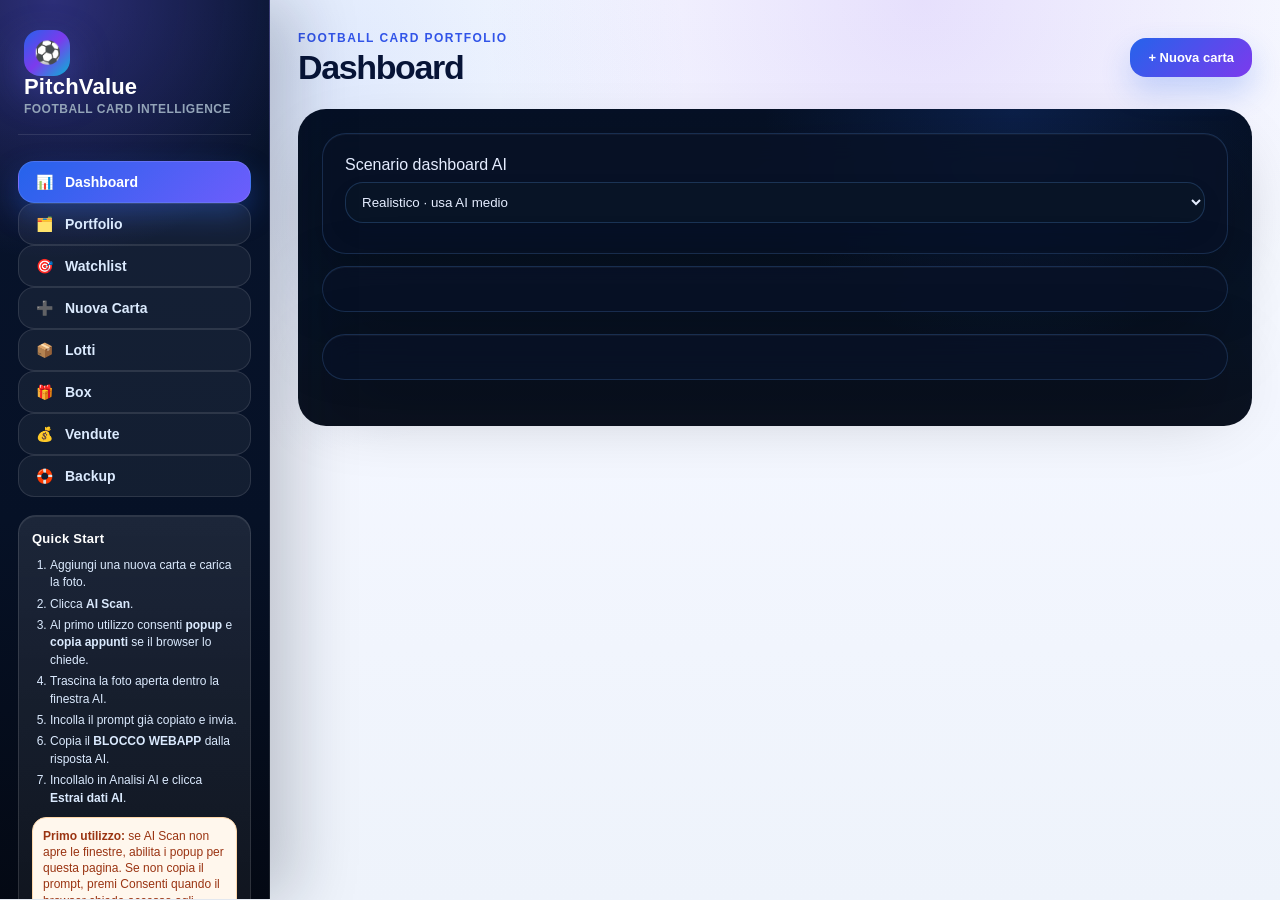
==== commit 1e5e8f6c: "Merge f8914c64b0b9fab2d36d4b26767b5765f62a07d4 into 84eae1c4d1a5ad102f84ac26402568db573db0f7" ====
--- a/index.html
+++ b/index.html
@@ -4055,6 +4055,293 @@
 .pv-box-empty{background:rgba(2,6,23,.25);border:1px dashed rgba(103,232,249,.24);border-radius:22px;padding:20px;color:#cbd5e1;}
 @media(max-width:1050px){.pv-box-hero,.pv-box-coach,.pv-box-form-grid{grid-template-columns:1fr;}.pv-box-hero-metrics{grid-template-columns:repeat(2,1fr);}}
 @media(max-width:700px){#boxesPage{padding:14px;border-radius:22px;}.pv-box-hero h2{font-size:34px!important;}.pv-box-hero-metrics,.pv-box-grid,.pv-box-metrics,.pv-box-hit-grid{grid-template-columns:1fr;}.pv-box-rank-row{grid-template-columns:30px 1fr;}.pv-box-rank-roi{grid-column:2;}}
+
+
+
+/* Nuova Carta + Backup Premium v1 */
+#search.pv-new-card-page,
+#backup.pv-backup-page{
+  background:
+    radial-gradient(circle at 82% 0%, rgba(37,99,235,.18), transparent 30%),
+    radial-gradient(circle at 12% 10%, rgba(124,58,237,.16), transparent 28%),
+    linear-gradient(180deg,#061126 0%,#081427 58%,#0b1220 100%);
+  padding:24px;
+  border-radius:28px;
+  color:#e5edff;
+}
+
+#search .pv-newcard-shell,
+#backup .pv-backup-shell{
+  display:grid;
+  gap:18px;
+}
+
+#search .pv-newcard-hero,
+#backup .pv-backup-hero{
+  display:grid;
+  grid-template-columns:1.2fr .8fr;
+  gap:18px;
+  align-items:stretch;
+  padding:24px;
+  border-radius:28px;
+  background:
+    radial-gradient(circle at 88% 12%, rgba(96,165,250,.28), transparent 30%),
+    linear-gradient(135deg,#020617 0%,#071a3a 52%,#123eb5 100%);
+  border:1px solid rgba(96,165,250,.24);
+  box-shadow:0 30px 80px rgba(37,99,235,.22);
+}
+
+#search .pv-newcard-hero h1,
+#backup .pv-backup-hero h1{
+  margin:8px 0 8px;
+  color:#fff !important;
+  font-size:46px;
+  line-height:.95;
+  letter-spacing:-.06em;
+}
+
+#search .pv-newcard-hero p,
+#backup .pv-backup-hero p{
+  margin:0;
+  max-width:620px;
+  color:#b8c7e6 !important;
+  font-size:14px;
+  line-height:1.55;
+}
+
+#search .pv-newcard-actions-top,
+#backup .pv-backup-actions-top{
+  display:grid;
+  gap:10px;
+  align-content:center;
+  background:rgba(2,6,23,.30);
+  border:1px solid rgba(147,197,253,.16);
+  border-radius:22px;
+  padding:16px;
+}
+
+#search .pv-newcard-actions-top button,
+#backup .pv-backup-actions-top button{
+  width:100%;
+  border-radius:16px !important;
+  border:1px solid rgba(147,197,253,.22) !important;
+}
+
+#search .pv-newcard-grid{
+  display:grid;
+  grid-template-columns:1fr 1fr;
+  gap:16px;
+  align-items:start;
+}
+
+#search .form-card{
+  margin:0 !important;
+  background:linear-gradient(180deg,rgba(10,23,45,.98),rgba(4,13,28,.98)) !important;
+  border:1px solid rgba(96,165,250,.18) !important;
+  border-radius:24px !important;
+  box-shadow:0 18px 46px rgba(0,0,0,.24), inset 0 1px 0 rgba(255,255,255,.04) !important;
+  color:#e5edff !important;
+  overflow:hidden;
+}
+
+#search .form-card.manual,
+#search .form-card.ai-auto,
+#search .form-card.market,
+#search .form-card.football,
+#search .form-card.sales{
+  border-left:0 !important;
+  background:linear-gradient(180deg,rgba(10,23,45,.98),rgba(4,13,28,.98)) !important;
+}
+
+#search .form-card::before{
+  content:"";
+  display:block;
+  height:4px;
+  margin:-18px -18px 16px;
+  background:linear-gradient(90deg,#2563eb,#7c3aed,#06b6d4);
+}
+
+#search .form-card h3{
+  color:#fff !important;
+  font-size:20px !important;
+  letter-spacing:-.03em;
+  margin-bottom:6px !important;
+}
+
+#search .form-card p.helper,
+#search .form-card label,
+#search .small-muted{
+  color:#9fb0d0 !important;
+}
+
+#search .form-card label{
+  font-size:11px !important;
+  text-transform:uppercase;
+  letter-spacing:.07em;
+  font-weight:900;
+}
+
+#search input,
+#search select,
+#search textarea{
+  background:#081426 !important;
+  border:1px solid rgba(96,165,250,.22) !important;
+  color:#e5edff !important;
+  border-radius:16px !important;
+}
+
+#search input::placeholder,
+#search textarea::placeholder{
+  color:#64748b !important;
+}
+
+#search option{
+  background:#081426;
+  color:#e5edff;
+}
+
+#search .action-row{
+  background:rgba(2,6,23,.24);
+  border:1px solid rgba(147,197,253,.11);
+  border-radius:18px;
+  padding:10px;
+}
+
+#search .action-row button,
+#search .pv-newcard-actions button{
+  border:1px solid rgba(96,165,250,.24) !important;
+  color:#bfdbfe !important;
+  font-weight:900;
+}
+
+#search .pv-newcard-actions{
+  position:sticky;
+  bottom:16px;
+  z-index:20;
+  background:rgba(2,6,23,.78) !important;
+  border:1px solid rgba(96,165,250,.24) !important;
+  border-radius:22px !important;
+  box-shadow:0 -10px 36px rgba(0,0,0,.28) !important;
+  backdrop-filter:blur(16px) !important;
+}
+
+#search #results{
+  color:#e5edff;
+}
+
+#backup .pv-backup-metrics{
+  display:grid;
+  grid-template-columns:repeat(3,1fr);
+  gap:14px;
+}
+
+#backup .pv-backup-metric,
+#backup .pv-backup-card,
+#backup #backupInfo{
+  background:linear-gradient(180deg,rgba(10,23,45,.98),rgba(4,13,28,.98)) !important;
+  border:1px solid rgba(96,165,250,.18) !important;
+  border-radius:24px !important;
+  box-shadow:0 18px 46px rgba(0,0,0,.24), inset 0 1px 0 rgba(255,255,255,.04) !important;
+  color:#e5edff !important;
+}
+
+#backup .pv-backup-metric{
+  padding:18px;
+}
+
+#backup .pv-backup-metric span,
+#backup .pv-backup-card span{
+  display:block;
+  color:#3b82f6;
+  text-transform:uppercase;
+  letter-spacing:.08em;
+  font-size:11px;
+  font-weight:900;
+  margin-bottom:8px;
+}
+
+#backup .pv-backup-metric strong{
+  display:block;
+  color:#fff !important;
+  font-size:34px;
+  letter-spacing:-.04em;
+}
+
+#backup .pv-backup-grid{
+  display:grid;
+  grid-template-columns:1fr 1fr 1.1fr;
+  gap:16px;
+  align-items:stretch;
+}
+
+#backup .pv-backup-card{
+  padding:20px;
+  min-height:220px;
+  display:flex;
+  flex-direction:column;
+  gap:12px;
+}
+
+#backup .pv-backup-card h3{
+  margin:0;
+  color:#fff !important;
+  font-size:22px;
+  letter-spacing:-.03em;
+}
+
+#backup .pv-backup-card p,
+#backup #backupInfo{
+  color:#aebdda !important;
+  line-height:1.5;
+}
+
+#backup .pv-backup-card button{
+  width:100%;
+  margin-top:auto;
+  border:1px solid rgba(96,165,250,.24) !important;
+  color:#bfdbfe !important;
+  font-weight:900;
+}
+
+#backup .pv-backup-card .secondary-button{
+  margin-top:0;
+}
+
+#backup #backupInfo{
+  margin:0 !important;
+  padding:20px !important;
+  min-height:220px;
+}
+
+@media(max-width:1000px){
+  #search .pv-newcard-hero,
+  #backup .pv-backup-hero,
+  #search .pv-newcard-grid,
+  #backup .pv-backup-grid{
+    grid-template-columns:1fr;
+  }
+
+  #backup .pv-backup-metrics{
+    grid-template-columns:1fr;
+  }
+}
+
+@media(max-width:700px){
+  #search.pv-new-card-page,
+  #backup.pv-backup-page{
+    padding:14px;
+    border-radius:22px;
+  }
+
+  #search .pv-newcard-hero h1,
+  #backup .pv-backup-hero h1{
+    font-size:36px;
+  }
+
+  #search .pv-newcard-actions{
+    position:static;
+  }
+}
 
 </style>
 </head>
@@ -4111,10 +4398,23 @@
 <div id="dashboardBox" class="box"></div>
 </section>
 
-<section id="search" class="section">
-<div class="box">
-<div class="section-title-row"><div><h2 id="searchTitle" style="margin:0;">Nuova carta</h2><p class="page-subtitle">Inserisci i dati essenziali, poi lascia che l’AI compili valutazione, query e strategia.</p></div><button id="closeEditModalBtn" type="button" class="secondary-button compact-btn" style="display:none;" onclick="closeEditModal()">Chiudi modifica</button></div>
+<section id="search" class="section pv-new-card-page">
+<div class="pv-newcard-shell">
+<div class="pv-newcard-hero">
+  <div>
+    <div class="eyebrow">Card intake</div>
+    <h1 id="searchTitle">Nuova Carta</h1>
+    <p>Inserisci una nuova carta nel portfolio oppure utilizza AI Scan per compilare valutazioni, query mercato e strategia operativa.</p>
+  </div>
+  <div class="pv-newcard-actions-top">
+    <button type="button" onclick="aiScanCurrentCard()">🧠 Avvia AI Scan</button>
+    <button type="button" class="secondary-button" onclick="copyAIPrompt()">Copia prompt AI</button>
+    <button type="button" class="ghost-button" onclick="visualSearchCurrentCard()">Apri foto carta</button>
+    <button id="closeEditModalBtn" type="button" class="secondary-button compact-btn" style="display:none;" onclick="closeEditModal()">Chiudi modifica</button>
+  </div>
+</div>
 <input type="hidden" id="editIndex">
+<div class="pv-newcard-grid">
 <div class="form-card manual"><h3>1 · Dati da compilare a mano</h3><p class="helper">La parte minima per registrare la carta. Il resto può arrivare dall’AI Scan.</p><div class="field-grid">
 <div><label>Giocatore</label><input id="player" placeholder="es. Roony Bardghji"></div><div><label>Set / prodotto</label><input id="set" placeholder="es. Topps Chrome UEFA"></div><div><label>Parallel</label><input id="parallel" placeholder="es. Aqua / Refractor"></div><div><label>Numerazione</label><input id="numbering" placeholder="es. /199"></div><div><label>Prezzo pagato</label><input id="paid" placeholder="es. pull oppure 20"></div><div><label>Valore stimato manuale</label><input id="estimated" placeholder="facoltativo"></div><div><label>Data inserimento</label><input id="dateAdded" type="date"></div><div><label>Box di provenienza</label><select id="boxId"><option value="">Nessun box / acquisto singolo</option></select></div><div><label>Foto carta</label><input id="imageFile" type="file" accept="image/*"></div><div><label>Status collezione</label><select id="status"><option value="HOLD">HOLD</option><option value="MONITOR">MONITOR</option><option value="SELL">SELL</option><option value="SOLD">VENDUTA</option></select></div>
 </div></div>
@@ -4130,7 +4430,8 @@
 <div class="form-card market"><h3>3 · Query e ricerche mercato</h3><p class="helper">Campi riempiti dall’AI per controllare eBay, venduti e 130Point.</p><label>Query precisa / titolo migliore</label><textarea id="aiQuery" placeholder="Query principale estratta dall'analisi AI"></textarea><div class="field-grid"><div><label>Query ampia</label><textarea id="aiQueryWide" placeholder="Query ampia"></textarea></div><div><label>Query venduti</label><textarea id="aiQuerySold" placeholder="Query venduti/completed"></textarea></div><div><label>Parole da escludere</label><input id="aiExclude" placeholder="box case pack sealed lot"></div><div><label>Escludi manuale</label><input id="exclude" placeholder="auto sapphire gold"></div></div><div class="action-row"><button type="button" class="secondary-button" onclick="searchAIQueryType('precise')">Cerca precisa</button><button type="button" class="secondary-button" onclick="searchAIQueryType('wide')">Cerca ampia</button><button type="button" class="secondary-button" onclick="searchAIQueryType('sold')">Cerca venduti</button></div></div>
 <div class="form-card football"><h3>4 · Football layer</h3><p class="helper">Dati calcio per club exposure, academy radar, prospect e lotti più sensati.</p><div class="field-grid"><div><label>Club</label><input id="club" placeholder="Barcelona / Arsenal / Milan"></div><div><label>Competizione</label><select id="competition"><option value="">Competizione</option><option value="Club Competitions">Club Competitions</option><option value="Champions League">Champions League</option><option value="Domestic League">Domestic League</option><option value="National Team">National Team</option><option value="Youth / Academy">Youth / Academy</option><option value="Friendly / Other">Friendly / Other</option></select></div><div><label>Prospect level</label><select id="prospectLevel"><option value="">Prospect level</option><option value="Elite Prospect">Elite Prospect</option><option value="High Potential">High Potential</option><option value="Development">Development</option><option value="Speculative">Speculative</option><option value="Established">Established</option></select></div><label style="background:#f8fafc;border:1px solid #e2e8f0;border-radius:12px;padding:11px;"><input id="rookieFlag" type="checkbox" style="width:auto;margin-right:8px;"> Rookie card</label><label style="background:#f8fafc;border:1px solid #e2e8f0;border-radius:12px;padding:11px;"><input id="academyFlag" type="checkbox" style="width:auto;margin-right:8px;"> Academy monitored</label></div></div>
 <div class="form-card sales"><h3>5 · Strategia e vendita</h3><p class="helper">Compila solo per listing, lotto, vendita reale o monitoraggio futuro.</p><div class="field-grid"><div><label>Strategia vendita</label><select id="saleStrategy"><option value="">Automatica da AI</option><option value="SINGOLA">Singola</option><option value="LOTTO">Lotto</option><option value="MONITOR">Monitor</option><option value="HOLD">Hold</option></select></div><div><label>Nome lotto</label><input id="lotGroup" placeholder="Barça low value / Rookie lotto"></div><div><label>Stato vendita</label><select id="saleStatus"><option value="IN_PORTFOLIO">In portfolio</option><option value="LISTED">In vendita</option><option value="SOLD">Venduta</option><option value="SHIPPED">Spedita</option></select></div><div><label>Prezzo annuncio</label><input id="listingPrice" placeholder="es. 9.99"></div><div><label>Prezzo vendita reale</label><input id="salePrice" placeholder="es. 60"></div><div><label>Fee / commissioni</label><input id="saleFees" placeholder="es. 1.20"></div><div><label>Spedizione a tuo carico</label><input id="shippingCost" placeholder="es. 1.50"></div><div><label>Data vendita</label><input id="soldDate" type="date"></div><div><label>Data spedizione</label><input id="shippedDate" type="date"></div><div><label>Motivo monitoraggio</label><input id="watchReason" placeholder="primo gol / trasferimento / hype"></div><div><label>Prossima rivalutazione</label><input id="nextReviewDate" type="date"></div></div></div>
-<div class="form-footer-sticky"><button onclick="saveCard()">Salva nuova carta</button><button onclick="updateCard()" class="secondary-button">Aggiorna carta</button><button onclick="searchCard(true)" class="ghost-button">Ricerca mirata</button><button onclick="searchCard(false)" class="ghost-button">Ricerca ampia</button><button onclick="resetFields()" class="danger-button">Reset</button></div><div id="results"></div>
+</div>
+<div class="form-footer-sticky pv-newcard-actions"><button onclick="saveCard()">Salva nuova carta</button><button onclick="updateCard()" class="secondary-button">Aggiorna carta</button><button onclick="searchCard(true)" class="ghost-button">Ricerca mirata</button><button onclick="searchCard(false)" class="ghost-button">Ricerca ampia</button><button onclick="resetFields()" class="danger-button">Reset</button></div><div id="results"></div>
 </div></section>
 
 <section id="portfolioPage" class="section">
@@ -4247,32 +4548,52 @@
 </div>
 </section>
 
-<section id="backup" class="section">
-<div class="box">
-<h2>Backup</h2>
-<p class="small-muted">Esporta un file JSON completo con carte, foto, box, analisi AI, storico, stati vendita e impostazioni dashboard. Tienine una copia prima di usare nuove versioni.</p>
-
-<div class="dashboard-grid">
-<div class="kpi">
-<div class="kpi-title">Carte salvate</div>
-<div class="kpi-value" id="backupCardsCount">0</div>
-</div>
-<div class="kpi">
-<div class="kpi-title">Box salvati</div>
-<div class="kpi-value" id="backupBoxesCount">0</div>
-</div>
-<div class="kpi">
-<div class="kpi-title">Analisi AI</div>
-<div class="kpi-value" id="backupAiCount">0</div>
-</div>
-</div>
-
-<button onclick="exportPortfolio()">Esporta backup completo</button>
-<button onclick="exportPortfolioLite()" class="secondary-button">Esporta backup leggero senza foto</button>
-<input type="file" id="importFile" style="display:none" onchange="importPortfolio(event)">
-<button onclick="document.getElementById('importFile').click()">Importa backup</button>
-
-<div id="backupInfo" class="card" style="margin-top:15px;"></div>
+<section id="backup" class="section pv-backup-page">
+<div class="pv-backup-shell">
+  <div class="pv-backup-hero">
+    <div>
+      <div class="eyebrow">Data safety</div>
+      <h1>Backup</h1>
+      <p>Proteggi portfolio, foto, box, lotti, vendite, analisi AI e impostazioni dashboard. Esporta una copia prima di ogni nuova release o sessione di test.</p>
+    </div>
+    <div class="pv-backup-actions-top">
+      <button onclick="exportPortfolio()">Esporta backup completo</button>
+      <button onclick="exportPortfolioLite()" class="secondary-button">Backup leggero senza foto</button>
+      <button onclick="document.getElementById('importFile').click()" class="ghost-button">Importa backup</button>
+    </div>
+  </div>
+
+  <div class="pv-backup-metrics">
+    <div class="pv-backup-metric"><span>Carte salvate</span><strong id="backupCardsCount">0</strong></div>
+    <div class="pv-backup-metric"><span>Box salvati</span><strong id="backupBoxesCount">0</strong></div>
+    <div class="pv-backup-metric"><span>Analisi AI</span><strong id="backupAiCount">0</strong></div>
+  </div>
+
+  <div class="pv-backup-grid">
+    <article class="pv-backup-card">
+      <span>Export completo</span>
+      <h3>Backup totale</h3>
+      <p>Salva tutto: carte, immagini, box, lotti, vendite, storico AI e impostazioni. È la copia più sicura prima di aggiornare la webapp.</p>
+      <button onclick="exportPortfolio()">Esporta completo</button>
+    </article>
+
+    <article class="pv-backup-card">
+      <span>Export rapido</span>
+      <h3>Backup leggero</h3>
+      <p>Esporta dati e struttura senza foto. File più piccolo, utile per invio rapido, debug o copie intermedie.</p>
+      <button onclick="exportPortfolioLite()" class="secondary-button">Esporta leggero</button>
+    </article>
+
+    <article class="pv-backup-card">
+      <span>Import dati</span>
+      <h3>Ripristina backup</h3>
+      <p>Importa un file JSON esportato da PitchValue. Prima di importare, crea sempre un backup della situazione attuale.</p>
+      <input type="file" id="importFile" style="display:none" onchange="importPortfolio(event)">
+      <button onclick="document.getElementById('importFile').click()" class="ghost-button">Importa backup</button>
+    </article>
+  </div>
+
+  <div id="backupInfo" class="card"></div>
 </div>
 </section>
 
@@ -4537,20 +4858,52 @@
 copyText(prompt, "Prompt AI Scan copiato. Ora carica/trascina la foto in AI Mode e incolla il prompt.");
 }
 
+function openAIScanSimpleModal(){
+  let modal = document.createElement('div');
+  modal.style.cssText = 'position:fixed;top:0;left:0;width:100%;height:100%;background:rgba(15,23,42,0.65);display:flex;justify-content:center;align-items:center;z-index:9999;';
+
+  let box = document.createElement('div');
+  box.style.cssText = 'background:white;border-radius:12px;padding:20px;max-width:400px;width:90%;box-shadow:0 4px 20px rgba(0,0,0,0.3);';
+
+  box.innerHTML = `
+    <h3 style="margin:0 0 16px;font-size:18px;color:#0f172a;">AI Scan</h3>
+
+    <div style="margin-bottom:16px;">
+      <label style="display:block;font-size:13px;margin-bottom:8px;color:#475569;font-weight:bold;">Carica foto</label>
+      <input type="file" id="aiScanFile" accept="image/*" style="width:100%;padding:8px;border:1px solid #e2e8f0;border-radius:8px;">
+    </div>
+
+    <div style="display:flex;gap:8px;">
+      <button onclick="
+        const file=document.getElementById('aiScanFile').files[0];
+        if(!file){alert('Seleziona una foto');return;}
+        this.closest('div').parentElement.parentElement.remove();
+      " style="flex:1;padding:10px;background:#2563eb;color:white;border:none;border-radius:8px;cursor:pointer;font-weight:bold;">
+        Continua
+      </button>
+
+      <button onclick="this.closest('div').parentElement.parentElement.remove()" style="flex:1;padding:10px;background:#64748b;color:white;border:none;border-radius:8px;cursor:pointer;font-weight:bold;">
+        Chiudi
+      </button>
+    </div>
+  `;
+
+  modal.appendChild(box);
+  document.body.appendChild(modal);
+
+  modal.onclick = function(e){
+    if(e.target === modal){
+      modal.remove();
+    }
+  };
+}
+
 function aiScanCard(index){
-let cards = JSON.parse(localStorage.getItem("cards")) || [];
-let card = cards[index];
-if(!card){return;}
-if(card.image){ openImagePreview(card.image, card.player || "Foto carta"); }
-copyAIPromptForCard(index);
-setTimeout(openAIModePage, 400);
+  openAIScanSimpleModal();
 }
 
 function aiScanCurrentCard(){
-let index = document.getElementById("editIndex")?.value;
-if(index !== ""){
-let cards = JSON.parse(localStorage.getItem("cards")) || [];
-if(cards[index]){ aiScanCard(parseInt(index)); return; }
+  openAIScanSimpleModal();
 }
 copyAIPrompt();
 visualSearchCurrentCard();
@@ -6218,7 +6571,7 @@
 return "Lotto low value football";
 }
 
-function lotSummaryValues(arr){
+function lotSummaryValues(arr, scenario){
 let totals = arr.reduce((acc, card) => {
 let r = cardAiRange(card);
 acc.min += r.min;
@@ -6226,9 +6579,14 @@
 acc.max += r.max;
 return acc;
 }, {min:0, avg:0, max:0});
-let suggested = totals.avg * 0.75;
-let minimum = totals.avg * 0.60;
-return {...totals, suggested, minimum};
+let activeScenario = scenario || "avg";
+let scenarioValue = totals.avg;
+if(activeScenario === "min"){ scenarioValue = totals.min || totals.avg || totals.max; }
+if(activeScenario === "max"){ scenarioValue = totals.max || totals.avg || totals.min; }
+if(activeScenario === "avg"){ scenarioValue = totals.avg || ((totals.min && totals.max) ? (totals.min + totals.max) / 2 : (totals.max || totals.min || 0)); }
+let suggested = scenarioValue * 0.75;
+let minimum = scenarioValue * 0.60;
+return {...totals, scenarioValue, suggested, minimum};
 }
 
 function guessFootballLotGroupName(card){
@@ -6808,6 +7166,14 @@
 return 0;
 }
 
+function dashboardScenarioLabel(){
+let scenario = getDashboardScenario();
+if(scenario === "min"){ return "prudente"; }
+if(scenario === "max"){ return "ottimistico"; }
+return "realistico";
+}
+
+
 function normalizeClubName(value){
 let raw = (value || "").trim();
 let v = raw.toLowerCase();
@@ -7370,14 +7736,17 @@
   </div>
 
   <div class="pv-lot-grid">
-    ${buildSmartLotGroups(cards).slice(0,4).map(group => {
-      let v = lotSummaryValues(group.cards);
+    ${buildSmartLotGroups(cards)
+      .sort((a,b)=>lotSummaryValues(b.cards, getDashboardScenario()).scenarioValue - lotSummaryValues(a.cards, getDashboardScenario()).scenarioValue)
+      .slice(0,4).map(group => {
+      let v = lotSummaryValues(group.cards, getDashboardScenario());
       let key = group.key || normalizeLotKey(group.name);
+      let scenarioLabel = dashboardScenarioLabel();
       return `
         <div class="pv-lot-card" onclick="openLotDetail('${key}')">
           <span>LOTTO</span>
           <strong>${group.name}</strong>
-          <div class="pv-lot-meta">${group.cards.length} carte · realistico ${v.avg.toFixed(2)} €</div>
+          <div class="pv-lot-meta">${group.cards.length} carte · scenario ${scenarioLabel} ${v.scenarioValue.toFixed(2)} €</div>
           <div class="pv-lot-price">
             <div><small>Annuncio</small><b>${v.suggested.toFixed(2)} €</b></div>
             <div><small>Minimo</small><b>${v.minimum.toFixed(2)} €</b></div>
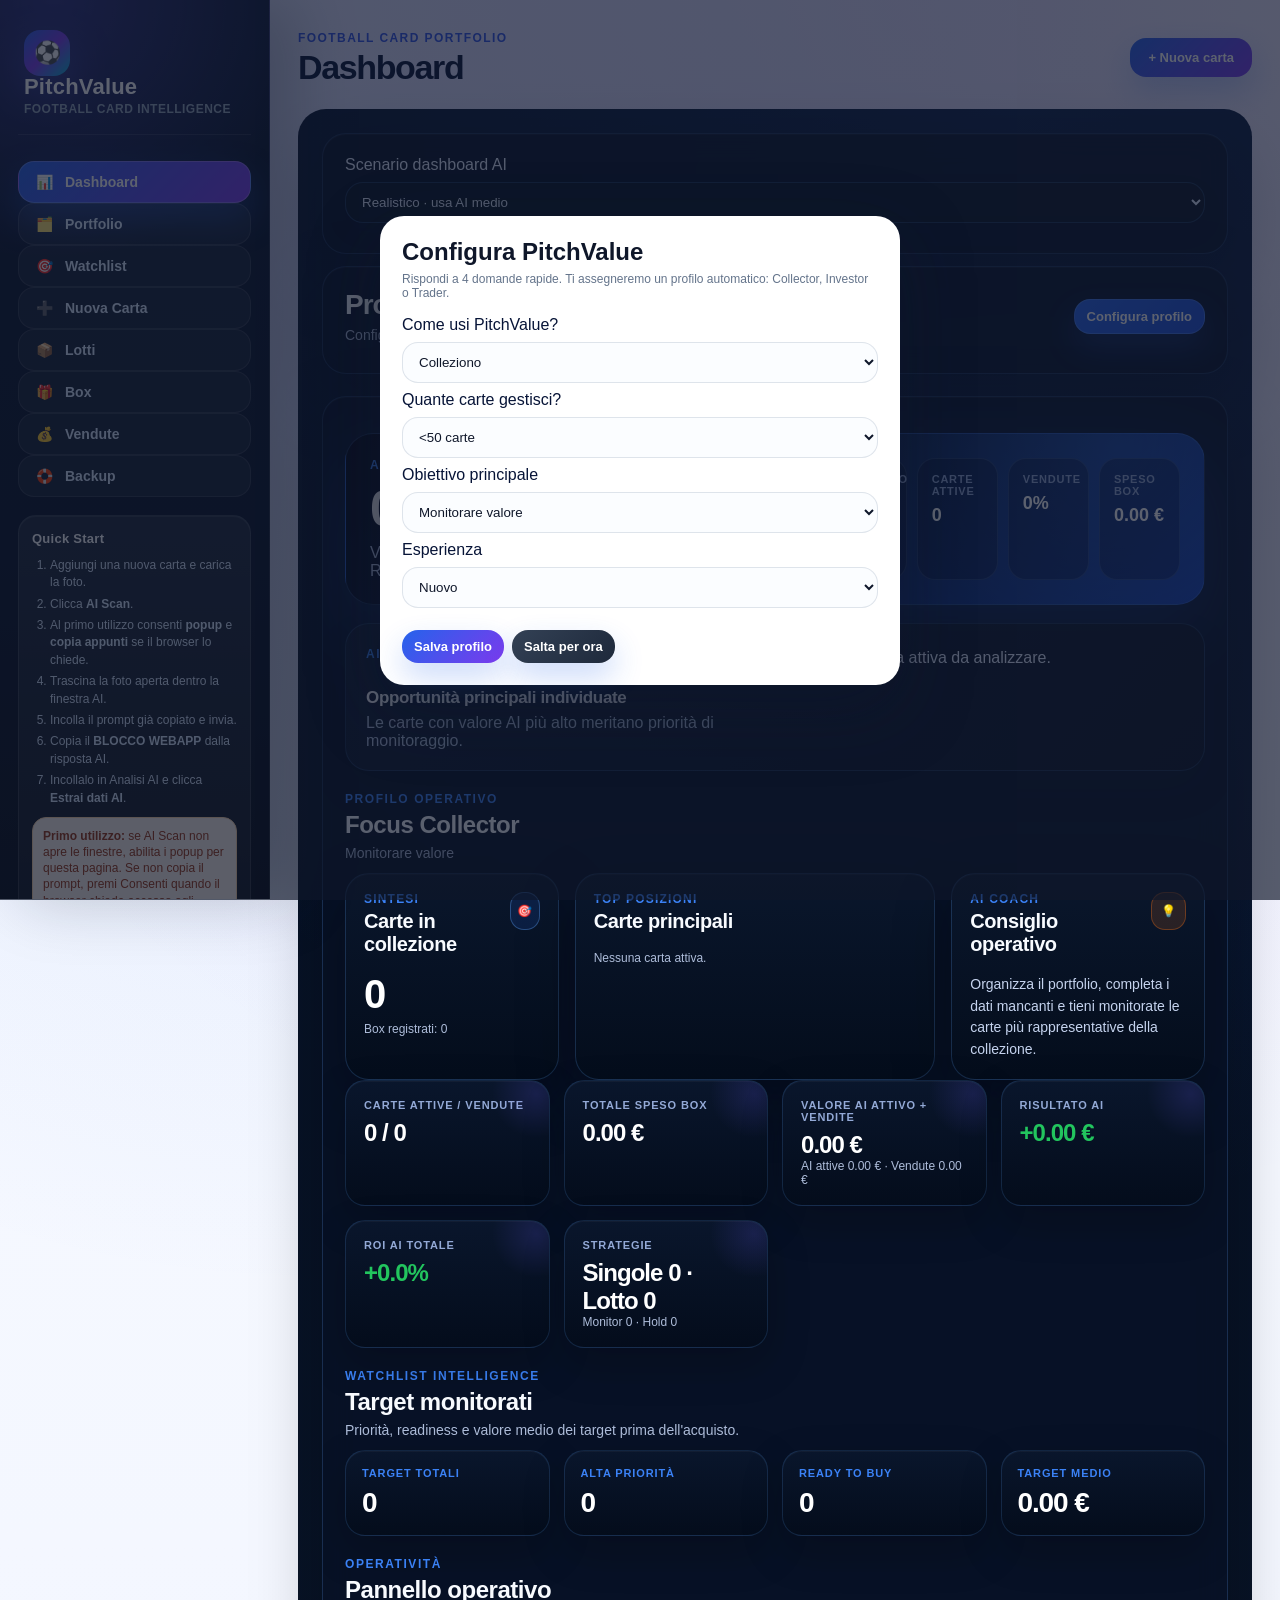
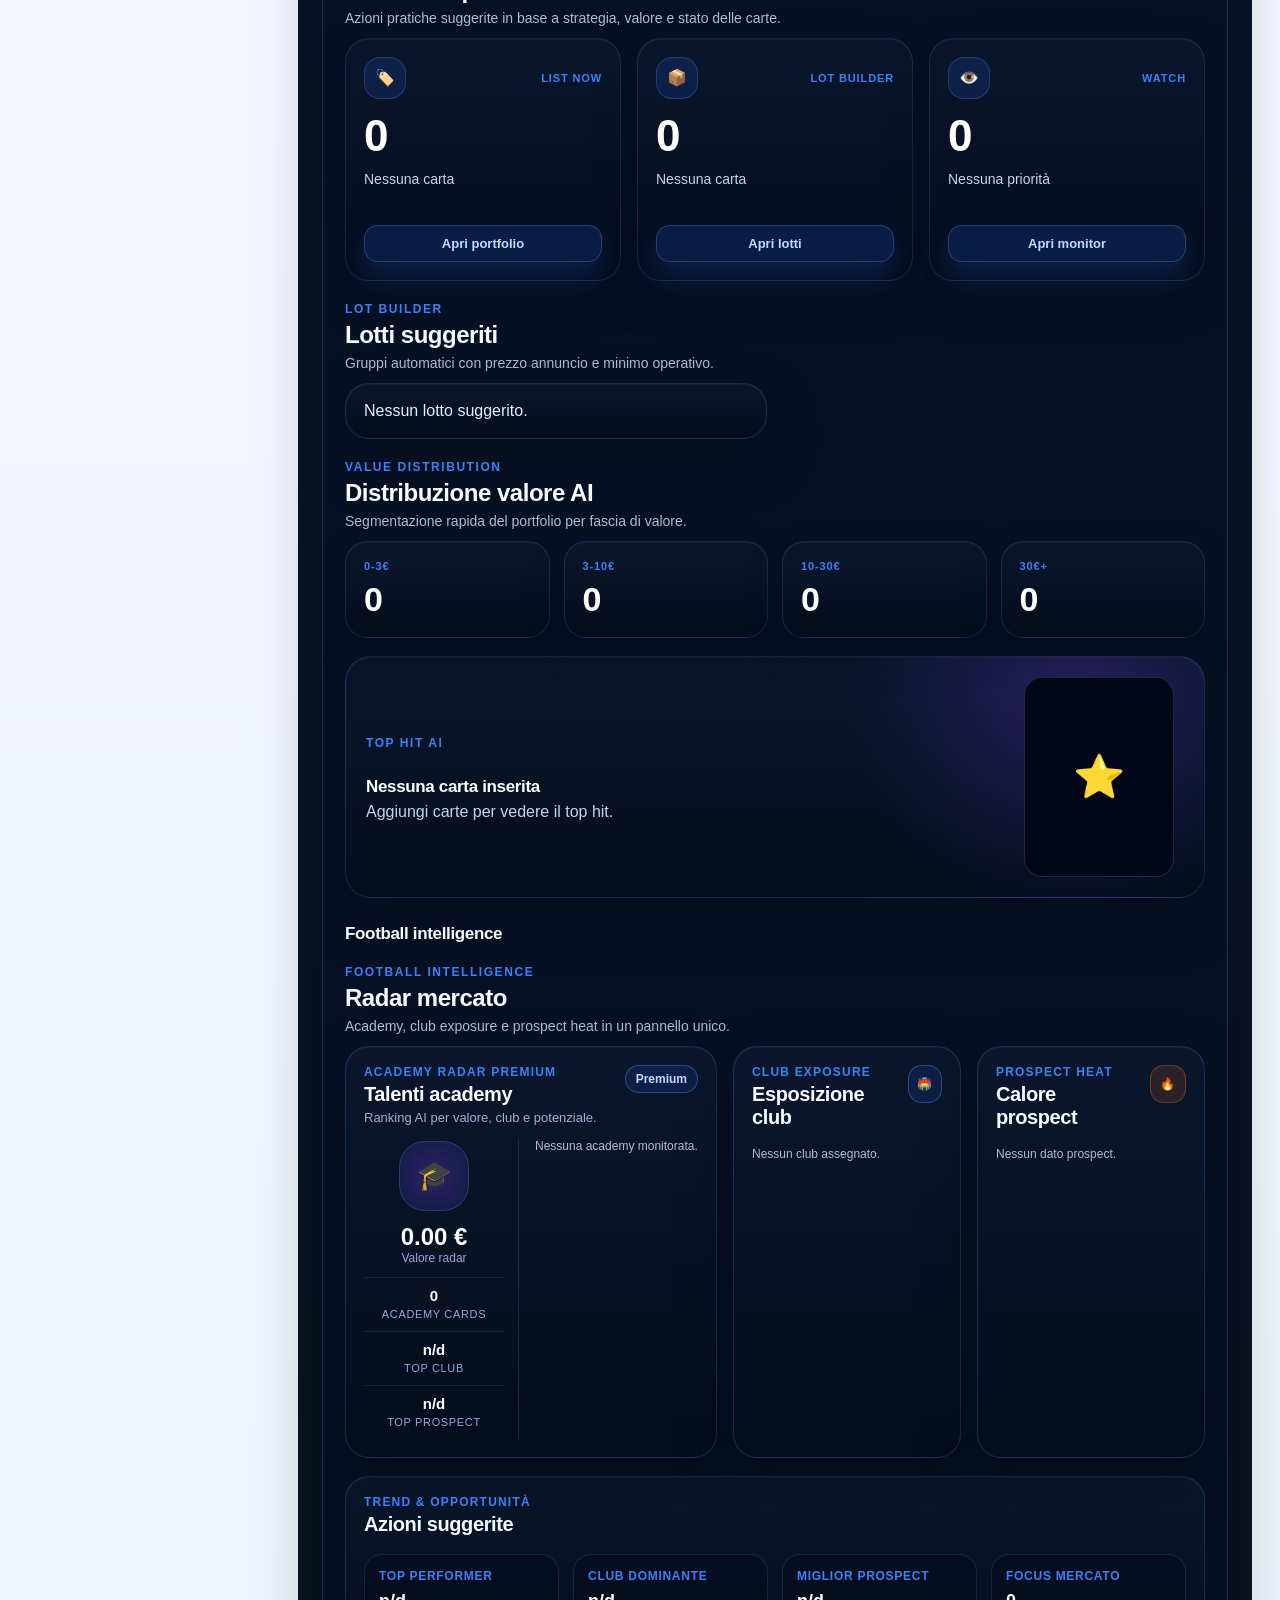
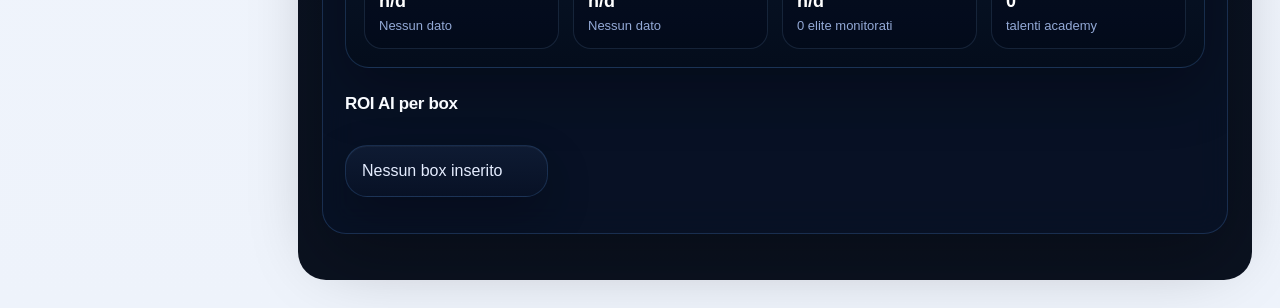
==== commit 6837be13: "AI Scan 2.0 guided flow v1" ====
--- a/index.html
+++ b/index.html
@@ -4340,6 +4340,131 @@
 
   #search .pv-newcard-actions{
     position:static;
+  }
+}
+
+
+/* AI Scan 2.0 guided flow */
+.pv-ai-scan-card{
+  position:relative;
+  overflow:hidden;
+}
+.pv-ai-scan-card:before{
+  content:"";
+  position:absolute;
+  inset:0 auto 0 0;
+  width:6px;
+  background:linear-gradient(180deg,#7c3aed,#06b6d4);
+}
+.pv-ai-scan-status{
+  display:flex;
+  justify-content:space-between;
+  gap:12px;
+  align-items:center;
+  padding:12px 14px;
+  margin:12px 0;
+  border-radius:16px;
+  background:linear-gradient(135deg,#eef2ff,#f8fafc);
+  border:1px solid rgba(99,102,241,.22);
+  color:#172554;
+}
+.pv-ai-scan-status strong{
+  font-size:13px;
+  text-transform:uppercase;
+  letter-spacing:.08em;
+}
+.pv-ai-scan-status span{
+  color:#475569;
+  font-size:13px;
+  text-align:right;
+}
+.pv-ai-scan-status.ok{
+  background:linear-gradient(135deg,#dcfce7,#f8fafc);
+  border-color:rgba(22,163,74,.24);
+}
+.pv-ai-scan-status.warn{
+  background:linear-gradient(135deg,#fef3c7,#f8fafc);
+  border-color:rgba(245,158,11,.28);
+}
+.pv-ai-scan-status.bad{
+  background:linear-gradient(135deg,#fee2e2,#f8fafc);
+  border-color:rgba(220,38,38,.22);
+}
+.pv-ai-scan-workflow{
+  display:grid;
+  grid-template-columns:repeat(4,1fr);
+  gap:10px;
+  margin:12px 0;
+}
+.pv-ai-step{
+  background:#f8fafc;
+  border:1px solid #e2e8f0;
+  border-radius:16px;
+  padding:12px;
+  min-height:112px;
+}
+.pv-ai-step b{
+  width:28px;
+  height:28px;
+  display:grid;
+  place-items:center;
+  border-radius:10px;
+  background:linear-gradient(135deg,#2563eb,#7c3aed);
+  color:#fff;
+  margin-bottom:9px;
+}
+.pv-ai-step strong{
+  display:block;
+  color:#0f172a;
+  font-size:13px;
+  margin-bottom:4px;
+}
+.pv-ai-step span{
+  color:#64748b;
+  font-size:12px;
+  line-height:1.35;
+}
+.pv-ai-actions-grid{
+  display:grid;
+  grid-template-columns:repeat(4,1fr);
+  gap:8px;
+  margin:12px 0;
+}
+.pv-ai-actions-grid button{
+  width:100%;
+}
+.pv-ai-help-box{
+  margin:12px 0;
+  padding:14px;
+  border-radius:16px;
+  background:#f8fafc;
+  border:1px dashed #cbd5e1;
+  color:#334155;
+  font-size:13px;
+}
+.pv-ai-help-box ol{
+  margin:8px 0 0 18px;
+  padding:0;
+  line-height:1.6;
+}
+@media(max-width:900px){
+  .pv-ai-scan-workflow,
+  .pv-ai-actions-grid{
+    grid-template-columns:1fr 1fr;
+  }
+}
+@media(max-width:620px){
+  .pv-ai-scan-status{
+    display:block;
+  }
+  .pv-ai-scan-status span{
+    display:block;
+    text-align:left;
+    margin-top:6px;
+  }
+  .pv-ai-scan-workflow,
+  .pv-ai-actions-grid{
+    grid-template-columns:1fr;
   }
 }
 
@@ -4418,15 +4543,34 @@
 <div class="form-card manual"><h3>1 · Dati da compilare a mano</h3><p class="helper">La parte minima per registrare la carta. Il resto può arrivare dall’AI Scan.</p><div class="field-grid">
 <div><label>Giocatore</label><input id="player" placeholder="es. Roony Bardghji"></div><div><label>Set / prodotto</label><input id="set" placeholder="es. Topps Chrome UEFA"></div><div><label>Parallel</label><input id="parallel" placeholder="es. Aqua / Refractor"></div><div><label>Numerazione</label><input id="numbering" placeholder="es. /199"></div><div><label>Prezzo pagato</label><input id="paid" placeholder="es. pull oppure 20"></div><div><label>Valore stimato manuale</label><input id="estimated" placeholder="facoltativo"></div><div><label>Data inserimento</label><input id="dateAdded" type="date"></div><div><label>Box di provenienza</label><select id="boxId"><option value="">Nessun box / acquisto singolo</option></select></div><div><label>Foto carta</label><input id="imageFile" type="file" accept="image/*"></div><div><label>Status collezione</label><select id="status"><option value="HOLD">HOLD</option><option value="MONITOR">MONITOR</option><option value="SELL">SELL</option><option value="SOLD">VENDUTA</option></select></div>
 </div></div>
-<div class="form-card ai-auto"><h3>2 · AI Scan e import automatico</h3><p class="helper">1 click: AI Scan copia il prompt, apre la foto e apre AI Mode. Poi trascina la foto nella chat, incolla il prompt e copia qui il BLOCCO WEBAPP.</p><div class="action-row"><button type="button" onclick="aiScanCurrentCard()">🧠 Avvia AI Scan completo</button><button type="button" class="secondary-button" onclick="copyAIPrompt()">Copia prompt</button><button type="button" class="ghost-button" onclick="visualSearchCurrentCard()">Apri foto</button></div><div style="margin:10px 0;padding:12px;border-radius:14px;background:#f8fafc;border:1px solid #e2e8f0;color:#334155;font-size:13px;line-height:1.45;">
-<strong>Dopo AI Scan:</strong><br>
-1. Trascina la foto nella chat AI.<br>
-2. Incolla il prompt già copiato.<br>
-3. Copia solo il <b>BLOCCO WEBAPP</b> dalla risposta.<br>
-4. Incollalo qui sotto e premi <b>Estrai dati AI</b>.
+<div class="form-card ai-auto pv-ai-scan-card"><h3>2 · AI Scan 2.0 guidato</h3><p class="helper">Flusso assistito: prepara il prompt, apre la foto, apre AI Mode e importa il BLOCCO WEBAPP con meno passaggi manuali.</p>
+<div class="pv-ai-scan-status" id="aiScanStatus"><strong>Pronto</strong><span>Carica una foto o apri una carta salvata, poi avvia AI Scan.</span></div>
+<div class="pv-ai-scan-workflow">
+  <div class="pv-ai-step"><b>1</b><strong>Avvia scan</strong><span>Copia prompt, apre foto e apre AI Mode.</span></div>
+  <div class="pv-ai-step"><b>2</b><strong>Trascina foto</strong><span>Porta la foto aperta dentro la chat AI.</span></div>
+  <div class="pv-ai-step"><b>3</b><strong>Incolla prompt</strong><span>Il prompt è già negli appunti.</span></div>
+  <div class="pv-ai-step"><b>4</b><strong>Importa blocco</strong><span>Copia il BLOCCO WEBAPP e premi Estrai.</span></div>
+</div>
+<div class="pv-ai-actions-grid">
+  <button type="button" onclick="aiScanCurrentCard()">🧠 Avvia AI Scan guidato</button>
+  <button type="button" class="secondary-button" onclick="copyAIPrompt()">📋 Copia prompt</button>
+  <button type="button" class="ghost-button" onclick="visualSearchCurrentCard()">🖼️ Apri foto</button>
+  <button type="button" class="ghost-button" onclick="openAIModePage()">🤖 Apri AI Mode</button>
+</div>
+<div class="pv-ai-help-box">
+  <strong>Procedura consigliata</strong>
+  <ol>
+    <li>Premi <b>Avvia AI Scan guidato</b>.</li>
+    <li>Se il browser lo chiede, consenti popup e appunti.</li>
+    <li>Trascina la foto nella chat AI e incolla il prompt.</li>
+    <li>Copia solo il <b>BLOCCO WEBAPP</b> dalla risposta.</li>
+    <li>Incollalo qui sotto e premi <b>Estrai dati AI</b>.</li>
+  </ol>
 </div>
 <label>Analisi AI / BLOCCO WEBAPP</label>
-<textarea id="aiAnalysis" placeholder="Incolla qui solo il BLOCCO WEBAPP generato dall’AI"></textarea><div class="action-row"><button type="button" onclick="extractAIValuationFromText()">📌 Estrai dati AI</button></div><div class="field-grid"><div><label>AI min €</label><input id="aiMin" placeholder="min"></div><div><label>AI medio €</label><input id="aiAvg" placeholder="medio"></div><div><label>AI max €</label><input id="aiMax" placeholder="max"></div><div><label>Liquidità</label><select id="aiLiquidity"><option value="">Liquidità</option><option value="BASSA">BASSA</option><option value="MEDIA">MEDIA</option><option value="ALTA">ALTA</option></select></div><div><label>Consiglio AI</label><select id="aiAdvice"><option value="">Consiglio AI</option><option value="LOTTO">LOTTO</option><option value="VENDI SINGOLA">VENDI SINGOLA</option><option value="HOLD">HOLD</option><option value="MONITORA">MONITORA</option></select></div><div><label>Sintesi breve</label><input id="aiSummary" placeholder="es. 2-5€, meglio in lotto"></div></div><div id="aiHistoryBox" class="card" style="display:none;background:#f8fafc;margin-top:10px;"></div></div>
+<textarea id="aiAnalysis" placeholder="Incolla qui solo il BLOCCO WEBAPP generato dall’AI"></textarea>
+<div class="action-row"><button type="button" onclick="extractAIValuationFromText()">📌 Estrai dati AI</button><button type="button" class="ghost-button" onclick="clearAIBlockInput()">Pulisci blocco</button></div>
+<div class="field-grid"><div><label>AI min €</label><input id="aiMin" placeholder="min"></div><div><label>AI medio €</label><input id="aiAvg" placeholder="medio"></div><div><label>AI max €</label><input id="aiMax" placeholder="max"></div><div><label>Liquidità</label><select id="aiLiquidity"><option value="">Liquidità</option><option value="BASSA">BASSA</option><option value="MEDIA">MEDIA</option><option value="ALTA">ALTA</option></select></div><div><label>Consiglio AI</label><select id="aiAdvice"><option value="">Consiglio AI</option><option value="LOTTO">LOTTO</option><option value="VENDI SINGOLA">VENDI SINGOLA</option><option value="HOLD">HOLD</option><option value="MONITORA">MONITORA</option></select></div><div><label>Sintesi breve</label><input id="aiSummary" placeholder="es. 2-5€, meglio in lotto"></div></div><div id="aiHistoryBox" class="card" style="display:none;background:#f8fafc;margin-top:10px;"></div></div>
 <div class="form-card market"><h3>3 · Query e ricerche mercato</h3><p class="helper">Campi riempiti dall’AI per controllare eBay, venduti e 130Point.</p><label>Query precisa / titolo migliore</label><textarea id="aiQuery" placeholder="Query principale estratta dall'analisi AI"></textarea><div class="field-grid"><div><label>Query ampia</label><textarea id="aiQueryWide" placeholder="Query ampia"></textarea></div><div><label>Query venduti</label><textarea id="aiQuerySold" placeholder="Query venduti/completed"></textarea></div><div><label>Parole da escludere</label><input id="aiExclude" placeholder="box case pack sealed lot"></div><div><label>Escludi manuale</label><input id="exclude" placeholder="auto sapphire gold"></div></div><div class="action-row"><button type="button" class="secondary-button" onclick="searchAIQueryType('precise')">Cerca precisa</button><button type="button" class="secondary-button" onclick="searchAIQueryType('wide')">Cerca ampia</button><button type="button" class="secondary-button" onclick="searchAIQueryType('sold')">Cerca venduti</button></div></div>
 <div class="form-card football"><h3>4 · Football layer</h3><p class="helper">Dati calcio per club exposure, academy radar, prospect e lotti più sensati.</p><div class="field-grid"><div><label>Club</label><input id="club" placeholder="Barcelona / Arsenal / Milan"></div><div><label>Competizione</label><select id="competition"><option value="">Competizione</option><option value="Club Competitions">Club Competitions</option><option value="Champions League">Champions League</option><option value="Domestic League">Domestic League</option><option value="National Team">National Team</option><option value="Youth / Academy">Youth / Academy</option><option value="Friendly / Other">Friendly / Other</option></select></div><div><label>Prospect level</label><select id="prospectLevel"><option value="">Prospect level</option><option value="Elite Prospect">Elite Prospect</option><option value="High Potential">High Potential</option><option value="Development">Development</option><option value="Speculative">Speculative</option><option value="Established">Established</option></select></div><label style="background:#f8fafc;border:1px solid #e2e8f0;border-radius:12px;padding:11px;"><input id="rookieFlag" type="checkbox" style="width:auto;margin-right:8px;"> Rookie card</label><label style="background:#f8fafc;border:1px solid #e2e8f0;border-radius:12px;padding:11px;"><input id="academyFlag" type="checkbox" style="width:auto;margin-right:8px;"> Academy monitored</label></div></div>
 <div class="form-card sales"><h3>5 · Strategia e vendita</h3><p class="helper">Compila solo per listing, lotto, vendita reale o monitoraggio futuro.</p><div class="field-grid"><div><label>Strategia vendita</label><select id="saleStrategy"><option value="">Automatica da AI</option><option value="SINGOLA">Singola</option><option value="LOTTO">Lotto</option><option value="MONITOR">Monitor</option><option value="HOLD">Hold</option></select></div><div><label>Nome lotto</label><input id="lotGroup" placeholder="Barça low value / Rookie lotto"></div><div><label>Stato vendita</label><select id="saleStatus"><option value="IN_PORTFOLIO">In portfolio</option><option value="LISTED">In vendita</option><option value="SOLD">Venduta</option><option value="SHIPPED">Spedita</option></select></div><div><label>Prezzo annuncio</label><input id="listingPrice" placeholder="es. 9.99"></div><div><label>Prezzo vendita reale</label><input id="salePrice" placeholder="es. 60"></div><div><label>Fee / commissioni</label><input id="saleFees" placeholder="es. 1.20"></div><div><label>Spedizione a tuo carico</label><input id="shippingCost" placeholder="es. 1.50"></div><div><label>Data vendita</label><input id="soldDate" type="date"></div><div><label>Data spedizione</label><input id="shippedDate" type="date"></div><div><label>Motivo monitoraggio</label><input id="watchReason" placeholder="primo gol / trasferimento / hype"></div><div><label>Prossima rivalutazione</label><input id="nextReviewDate" type="date"></div></div></div>
@@ -4796,6 +4940,30 @@
 }
 }
 
+function setAIScanStatus(title, message, type){
+let box = document.getElementById("aiScanStatus");
+if(!box){ return; }
+box.className = "pv-ai-scan-status" + (type ? " " + type : "");
+box.innerHTML = `<strong>${title || "AI Scan"}</strong><span>${message || ""}</span>`;
+}
+
+function clearAIBlockInput(){
+let el = document.getElementById("aiAnalysis");
+if(el){ el.value = ""; }
+setAIScanStatus("Pulito", "Campo BLOCCO WEBAPP svuotato. Puoi incollare una nuova risposta AI.", "ok");
+}
+
+function hasCurrentCardPhoto(){
+let fileInput = document.getElementById("imageFile");
+if(fileInput && fileInput.files && fileInput.files[0]){ return true; }
+let index = document.getElementById("editIndex")?.value;
+if(index !== ""){
+  let cards = JSON.parse(localStorage.getItem("cards")) || [];
+  return !!(cards[index] && cards[index].image);
+}
+return false;
+}
+
 function fallbackCopyText(text){
 let textarea = document.createElement("textarea");
 textarea.value = text;
@@ -4831,6 +4999,7 @@
 function copyAIPrompt(){
 let prompt = buildAIPrompt();
 copyText(prompt, "Prompt AI copiato. Ora apri AI Mode, carica la foto e incolla il prompt.");
+setAIScanStatus("Prompt copiato", "Ora apri AI Mode, trascina la foto e incolla il prompt.", "ok");
 }
 
 function copyCurrentAIQuery(){
@@ -4845,8 +5014,12 @@
 function openAIModePage(){
 let win = window.open("https://www.google.com/search?udm=50", "_blank");
 if(!win){
+setAIScanStatus("Popup bloccato", "Consenti i popup per questa pagina oppure apri manualmente Google AI Mode.", "bad");
 alert("Popup bloccato: consenti i popup oppure apri manualmente Google AI Mode.");
-}
+return false;
+}
+setAIScanStatus("AI Mode aperto", "Trascina la foto nella chat AI e incolla il prompt copiato.", "ok");
+return true;
 }
 
 
@@ -4856,58 +5029,34 @@
 if(!card){return;}
 let prompt = buildAIPrompt(card);
 copyText(prompt, "Prompt AI Scan copiato. Ora carica/trascina la foto in AI Mode e incolla il prompt.");
-}
-
-function openAIScanSimpleModal(){
-  let modal = document.createElement('div');
-  modal.style.cssText = 'position:fixed;top:0;left:0;width:100%;height:100%;background:rgba(15,23,42,0.65);display:flex;justify-content:center;align-items:center;z-index:9999;';
-
-  let box = document.createElement('div');
-  box.style.cssText = 'background:white;border-radius:12px;padding:20px;max-width:400px;width:90%;box-shadow:0 4px 20px rgba(0,0,0,0.3);';
-
-  box.innerHTML = `
-    <h3 style="margin:0 0 16px;font-size:18px;color:#0f172a;">AI Scan</h3>
-
-    <div style="margin-bottom:16px;">
-      <label style="display:block;font-size:13px;margin-bottom:8px;color:#475569;font-weight:bold;">Carica foto</label>
-      <input type="file" id="aiScanFile" accept="image/*" style="width:100%;padding:8px;border:1px solid #e2e8f0;border-radius:8px;">
-    </div>
-
-    <div style="display:flex;gap:8px;">
-      <button onclick="
-        const file=document.getElementById('aiScanFile').files[0];
-        if(!file){alert('Seleziona una foto');return;}
-        this.closest('div').parentElement.parentElement.remove();
-      " style="flex:1;padding:10px;background:#2563eb;color:white;border:none;border-radius:8px;cursor:pointer;font-weight:bold;">
-        Continua
-      </button>
-
-      <button onclick="this.closest('div').parentElement.parentElement.remove()" style="flex:1;padding:10px;background:#64748b;color:white;border:none;border-radius:8px;cursor:pointer;font-weight:bold;">
-        Chiudi
-      </button>
-    </div>
-  `;
-
-  modal.appendChild(box);
-  document.body.appendChild(modal);
-
-  modal.onclick = function(e){
-    if(e.target === modal){
-      modal.remove();
-    }
-  };
+setAIScanStatus("Prompt copiato", "Foto aperta se disponibile. Ora trascinala in AI Mode e incolla il prompt.", "ok");
 }
 
 function aiScanCard(index){
-  openAIScanSimpleModal();
+let cards = JSON.parse(localStorage.getItem("cards")) || [];
+let card = cards[index];
+if(!card){return;}
+setAIScanStatus("Preparazione AI Scan", "Copio il prompt, apro la foto salvata e poi AI Mode.", "warn");
+if(card.image){ openImagePreview(card.image, card.player || "Foto carta"); }
+else{ setAIScanStatus("Foto mancante", "Prompt copiato, ma questa carta non ha una foto salvata.", "warn"); }
+copyAIPromptForCard(index);
+setTimeout(openAIModePage, 400);
 }
 
 function aiScanCurrentCard(){
-  openAIScanSimpleModal();
-}
+let index = document.getElementById("editIndex")?.value;
+if(index !== ""){
+let cards = JSON.parse(localStorage.getItem("cards")) || [];
+if(cards[index]){ aiScanCard(parseInt(index)); return; }
+}
+setAIScanStatus("Preparazione AI Scan", "Copio il prompt, apro la foto caricata e poi AI Mode.", "warn");
 copyAIPrompt();
-visualSearchCurrentCard();
-setTimeout(openAIModePage, 400);;
+if(hasCurrentCardPhoto()){
+  visualSearchCurrentCard();
+}else{
+  setAIScanStatus("Foto non ancora caricata", "Prompt copiato. Puoi comunque aprire AI Mode, ma per l’analisi serve la foto.", "warn");
+}
+setTimeout(openAIModePage, 400);
 }
 
 function normalizeMoneyText(value){
@@ -5007,6 +5156,7 @@
 function extractAIValuationFromText(){
 let text = document.getElementById("aiAnalysis")?.value || "";
 if(!text.trim()){
+setAIScanStatus("Blocco mancante", "Incolla prima il BLOCCO WEBAPP generato da AI Mode.", "bad");
 alert("Incolla prima la risposta completa di AI Mode nel campo Analisi AI completa.");
 return;
 }
@@ -5053,6 +5203,7 @@
 if(soldQuery){ found.push("query venduti"); }
 if(excludes){ found.push("esclusioni"); }
 showTempMessage("Analisi AI importata: mini scheda" + (found.length ? " + " + found.join(", ") : "") + ". Controlla e clicca Aggiorna Carta.");
+setAIScanStatus("Dati AI importati", "Valori, strategia e query compilati. Controlla i campi e salva o aggiorna la carta.", "ok");
 }
 
 function renderAIMiniCard(card){
@@ -5713,6 +5864,7 @@
 resizeImage(e.target.result, function(resized){
 let title = buildQuery(false) || "Foto carta";
 openVisualSearchTools(resized, title);
+setAIScanStatus("Foto aperta", "Trascina questa immagine dentro AI Mode.", "ok");
 });
 };
 reader.readAsDataURL(file);
@@ -5725,6 +5877,7 @@
 return;
 }
 
+setAIScanStatus("Foto mancante", "Carica una foto o apri una carta già salvata prima di usare la ricerca visuale.", "bad");
 alert("Carica una foto o apri una carta già salvata prima di usare la ricerca visuale.");
 }
 
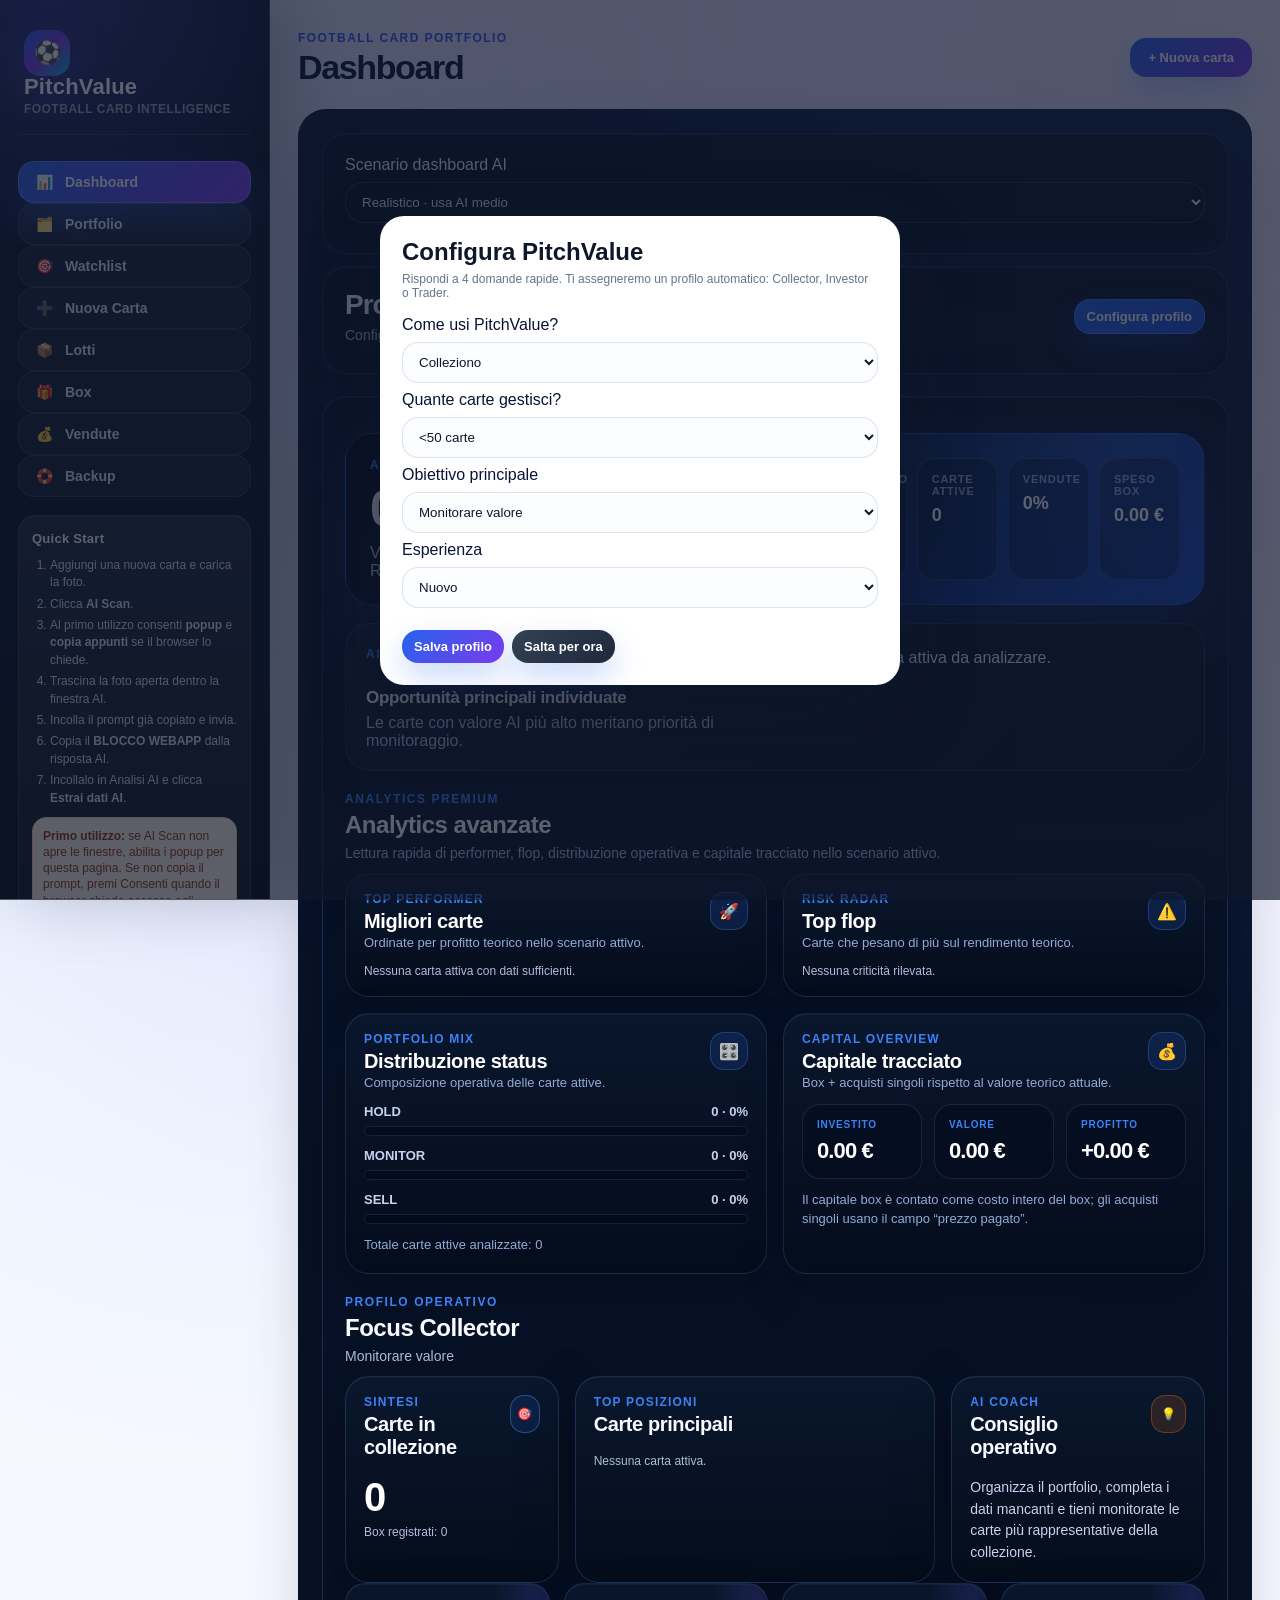
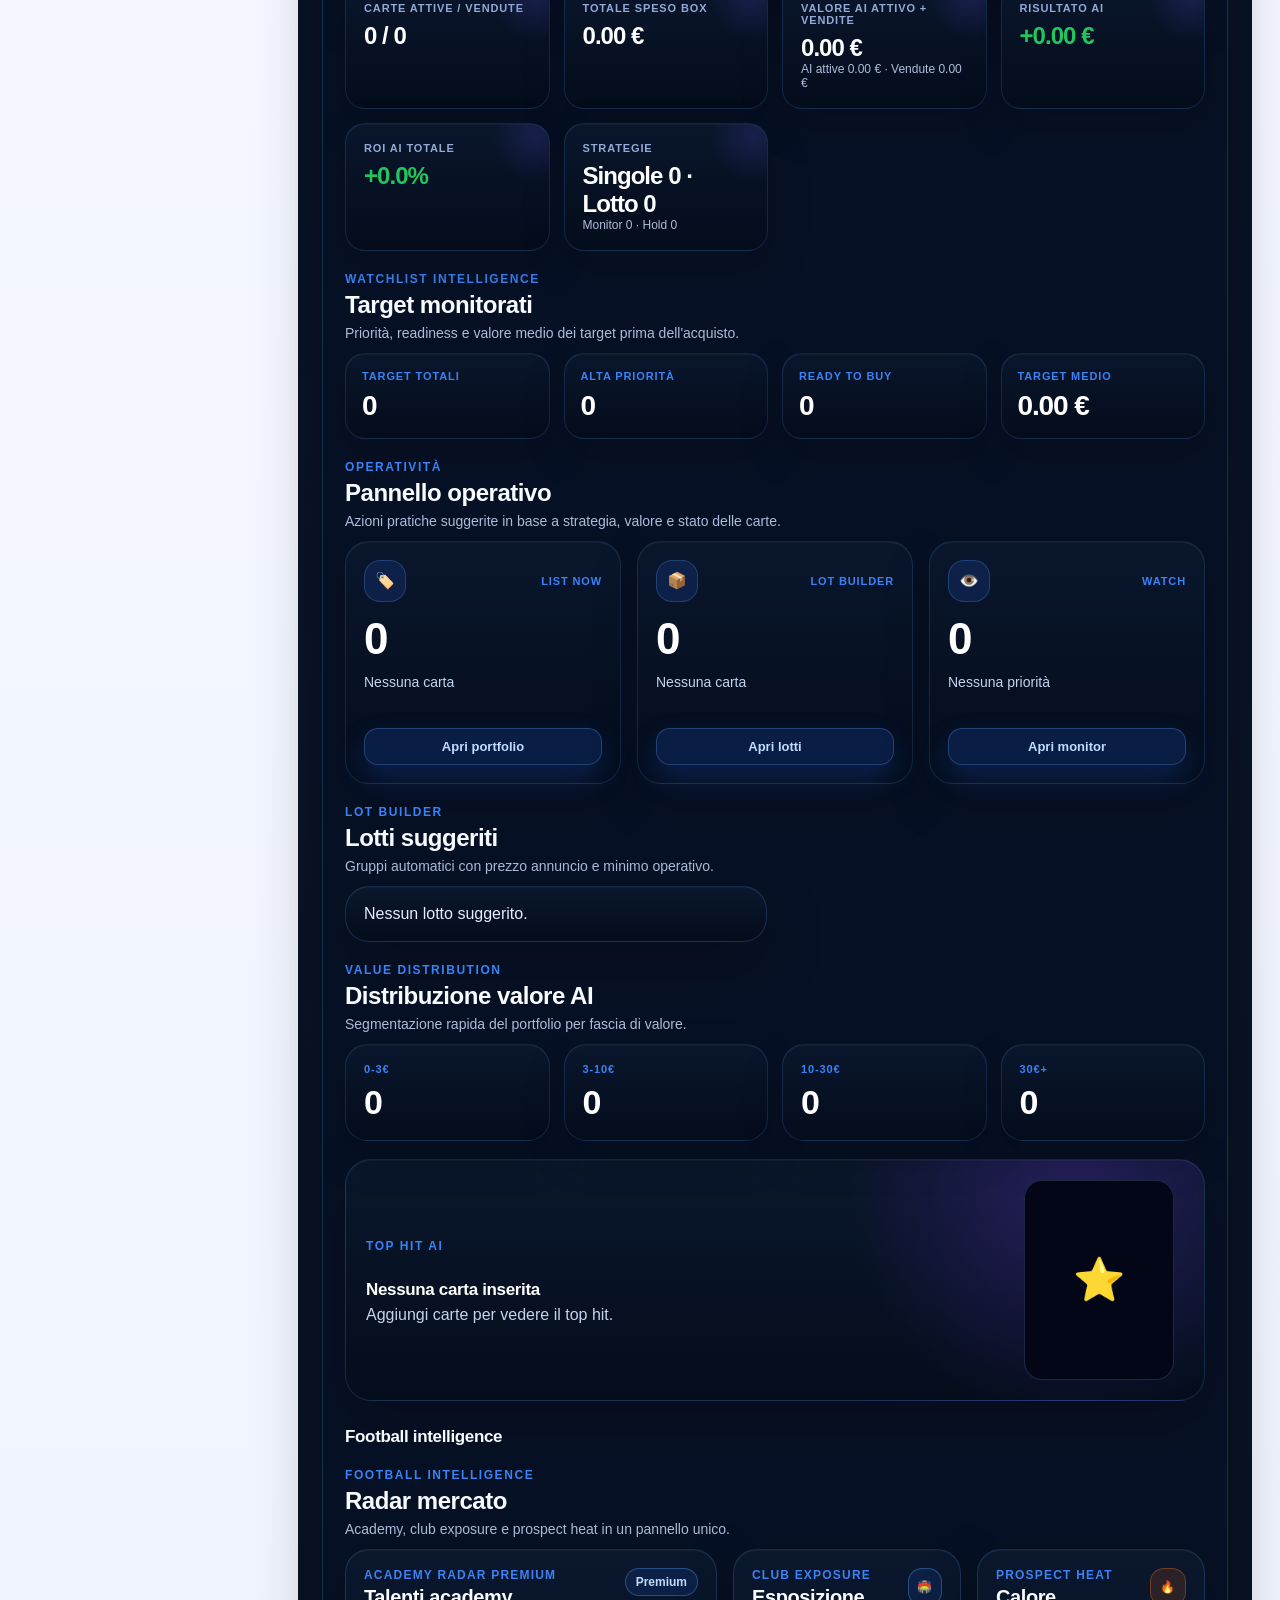
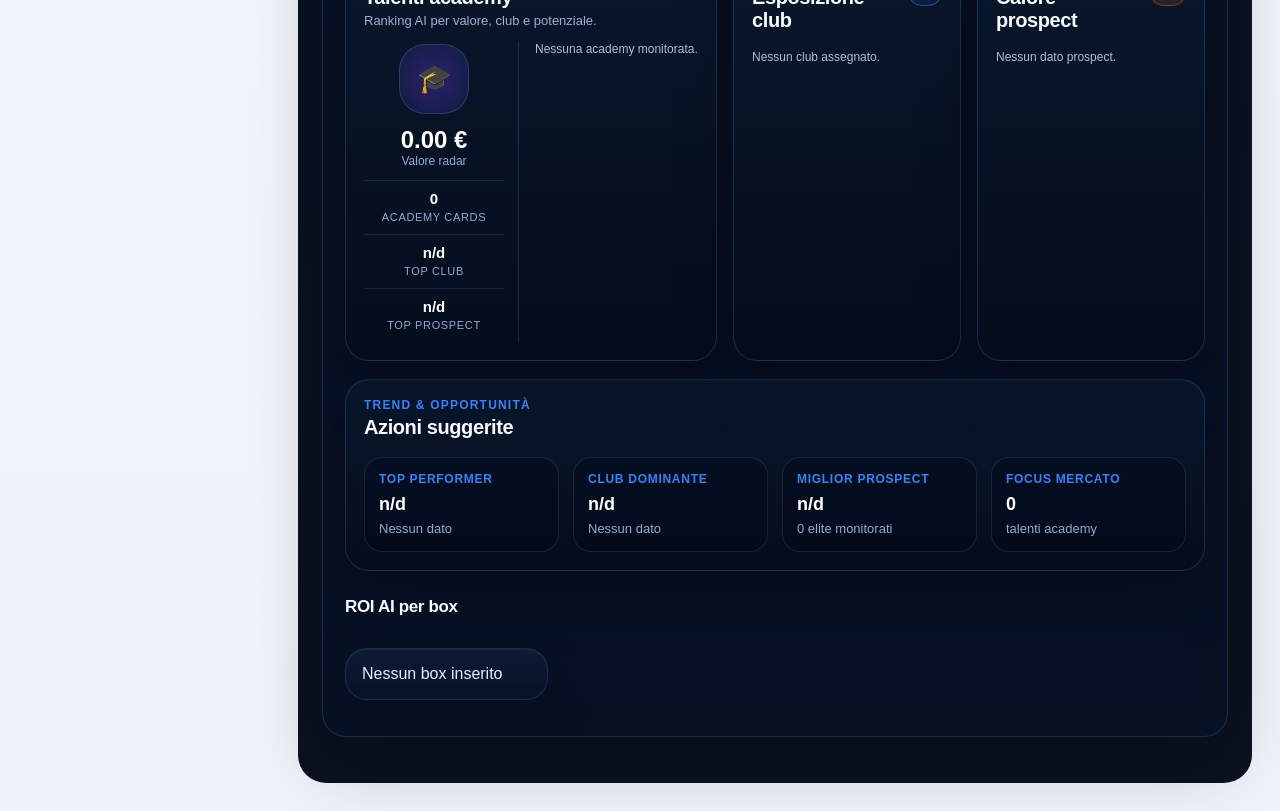
==== commit bb9e847d: "Analytics premium v1" ====
--- a/index.html
+++ b/index.html
@@ -4464,6 +4464,189 @@
   }
   .pv-ai-scan-workflow,
   .pv-ai-actions-grid{
+    grid-template-columns:1fr;
+  }
+}
+
+
+/* Analytics Premium v1 */
+#dashboard .pv-analytics-grid{
+  display:grid;
+  grid-template-columns:1fr 1fr;
+  gap:16px;
+  align-items:stretch;
+}
+
+#dashboard .pv-analytics-card{
+  background:linear-gradient(180deg,rgba(10,23,45,.96),rgba(4,13,28,.96));
+  border:1px solid rgba(96,165,250,.16);
+  border-radius:24px;
+  padding:18px;
+  box-shadow:0 18px 46px rgba(0,0,0,.22), inset 0 1px 0 rgba(255,255,255,.035);
+  color:#e5edff;
+}
+
+#dashboard .pv-analytics-head{
+  display:flex;
+  justify-content:space-between;
+  gap:12px;
+  align-items:flex-start;
+  margin-bottom:14px;
+}
+
+#dashboard .pv-analytics-head h3{
+  margin:4px 0 2px !important;
+  color:#fff !important;
+  font-size:20px !important;
+  letter-spacing:-.03em;
+}
+
+#dashboard .pv-analytics-head p{
+  margin:0 !important;
+  color:#93a9d6 !important;
+  font-size:13px;
+}
+
+#dashboard .pv-analytics-icon{
+  width:38px;
+  height:38px;
+  border-radius:14px;
+  display:grid;
+  place-items:center;
+  background:rgba(37,99,235,.16);
+  border:1px solid rgba(96,165,250,.24);
+}
+
+#dashboard .pv-analytics-list{
+  display:grid;
+  gap:9px;
+}
+
+#dashboard .pv-analytics-row{
+  display:grid;
+  grid-template-columns:28px 1fr auto;
+  gap:10px;
+  align-items:center;
+  padding:10px 0;
+  border-bottom:1px solid rgba(147,197,253,.10);
+}
+
+#dashboard .pv-analytics-row:last-child{
+  border-bottom:none;
+}
+
+#dashboard .pv-analytics-rank{
+  width:26px;
+  height:26px;
+  border-radius:9px;
+  display:grid;
+  place-items:center;
+  color:#bfdbfe;
+  background:rgba(96,165,250,.13);
+  font-weight:900;
+  font-size:12px;
+}
+
+#dashboard .pv-analytics-main strong{
+  display:block;
+  color:#fff !important;
+  font-size:14px;
+}
+
+#dashboard .pv-analytics-main span{
+  display:block;
+  color:#93a9d6;
+  font-size:11px;
+  margin-top:2px;
+}
+
+#dashboard .pv-analytics-value{
+  text-align:right;
+  font-weight:900;
+  white-space:nowrap;
+}
+
+#dashboard .pv-analytics-value.positive{
+  color:#22c55e;
+}
+
+#dashboard .pv-analytics-value.negative{
+  color:#ef4444;
+}
+
+#dashboard .pv-status-bars{
+  display:grid;
+  gap:12px;
+}
+
+#dashboard .pv-status-line{
+  display:grid;
+  gap:7px;
+}
+
+#dashboard .pv-status-meta{
+  display:flex;
+  justify-content:space-between;
+  gap:10px;
+  color:#c5d3ee;
+  font-size:13px;
+  font-weight:800;
+}
+
+#dashboard .pv-status-track{
+  height:10px;
+  border-radius:999px;
+  background:rgba(2,6,23,.42);
+  border:1px solid rgba(147,197,253,.12);
+  overflow:hidden;
+}
+
+#dashboard .pv-status-fill{
+  height:100%;
+  border-radius:999px;
+  background:linear-gradient(90deg,#2563eb,#7c3aed,#06b6d4);
+}
+
+#dashboard .pv-capital-grid{
+  display:grid;
+  grid-template-columns:repeat(3,1fr);
+  gap:12px;
+}
+
+#dashboard .pv-capital-box{
+  background:rgba(2,6,23,.28);
+  border:1px solid rgba(147,197,253,.13);
+  border-radius:18px;
+  padding:14px;
+}
+
+#dashboard .pv-capital-box span{
+  display:block;
+  color:#3b82f6;
+  text-transform:uppercase;
+  letter-spacing:.08em;
+  font-size:10px;
+  font-weight:900;
+  margin-bottom:8px;
+}
+
+#dashboard .pv-capital-box strong{
+  display:block;
+  color:#fff !important;
+  font-size:22px;
+  letter-spacing:-.04em;
+}
+
+#dashboard .pv-analytics-note{
+  margin-top:12px;
+  color:#93a9d6;
+  font-size:13px;
+  line-height:1.45;
+}
+
+@media(max-width:1000px){
+  #dashboard .pv-analytics-grid,
+  #dashboard .pv-capital-grid{
     grid-template-columns:1fr;
   }
 }
@@ -5765,6 +5948,189 @@
   }
 }
 
+
+/* Analytics Premium v1 */
+#dashboard .pv-analytics-grid{
+  display:grid;
+  grid-template-columns:1fr 1fr;
+  gap:16px;
+  align-items:stretch;
+}
+
+#dashboard .pv-analytics-card{
+  background:linear-gradient(180deg,rgba(10,23,45,.96),rgba(4,13,28,.96));
+  border:1px solid rgba(96,165,250,.16);
+  border-radius:24px;
+  padding:18px;
+  box-shadow:0 18px 46px rgba(0,0,0,.22), inset 0 1px 0 rgba(255,255,255,.035);
+  color:#e5edff;
+}
+
+#dashboard .pv-analytics-head{
+  display:flex;
+  justify-content:space-between;
+  gap:12px;
+  align-items:flex-start;
+  margin-bottom:14px;
+}
+
+#dashboard .pv-analytics-head h3{
+  margin:4px 0 2px !important;
+  color:#fff !important;
+  font-size:20px !important;
+  letter-spacing:-.03em;
+}
+
+#dashboard .pv-analytics-head p{
+  margin:0 !important;
+  color:#93a9d6 !important;
+  font-size:13px;
+}
+
+#dashboard .pv-analytics-icon{
+  width:38px;
+  height:38px;
+  border-radius:14px;
+  display:grid;
+  place-items:center;
+  background:rgba(37,99,235,.16);
+  border:1px solid rgba(96,165,250,.24);
+}
+
+#dashboard .pv-analytics-list{
+  display:grid;
+  gap:9px;
+}
+
+#dashboard .pv-analytics-row{
+  display:grid;
+  grid-template-columns:28px 1fr auto;
+  gap:10px;
+  align-items:center;
+  padding:10px 0;
+  border-bottom:1px solid rgba(147,197,253,.10);
+}
+
+#dashboard .pv-analytics-row:last-child{
+  border-bottom:none;
+}
+
+#dashboard .pv-analytics-rank{
+  width:26px;
+  height:26px;
+  border-radius:9px;
+  display:grid;
+  place-items:center;
+  color:#bfdbfe;
+  background:rgba(96,165,250,.13);
+  font-weight:900;
+  font-size:12px;
+}
+
+#dashboard .pv-analytics-main strong{
+  display:block;
+  color:#fff !important;
+  font-size:14px;
+}
+
+#dashboard .pv-analytics-main span{
+  display:block;
+  color:#93a9d6;
+  font-size:11px;
+  margin-top:2px;
+}
+
+#dashboard .pv-analytics-value{
+  text-align:right;
+  font-weight:900;
+  white-space:nowrap;
+}
+
+#dashboard .pv-analytics-value.positive{
+  color:#22c55e;
+}
+
+#dashboard .pv-analytics-value.negative{
+  color:#ef4444;
+}
+
+#dashboard .pv-status-bars{
+  display:grid;
+  gap:12px;
+}
+
+#dashboard .pv-status-line{
+  display:grid;
+  gap:7px;
+}
+
+#dashboard .pv-status-meta{
+  display:flex;
+  justify-content:space-between;
+  gap:10px;
+  color:#c5d3ee;
+  font-size:13px;
+  font-weight:800;
+}
+
+#dashboard .pv-status-track{
+  height:10px;
+  border-radius:999px;
+  background:rgba(2,6,23,.42);
+  border:1px solid rgba(147,197,253,.12);
+  overflow:hidden;
+}
+
+#dashboard .pv-status-fill{
+  height:100%;
+  border-radius:999px;
+  background:linear-gradient(90deg,#2563eb,#7c3aed,#06b6d4);
+}
+
+#dashboard .pv-capital-grid{
+  display:grid;
+  grid-template-columns:repeat(3,1fr);
+  gap:12px;
+}
+
+#dashboard .pv-capital-box{
+  background:rgba(2,6,23,.28);
+  border:1px solid rgba(147,197,253,.13);
+  border-radius:18px;
+  padding:14px;
+}
+
+#dashboard .pv-capital-box span{
+  display:block;
+  color:#3b82f6;
+  text-transform:uppercase;
+  letter-spacing:.08em;
+  font-size:10px;
+  font-weight:900;
+  margin-bottom:8px;
+}
+
+#dashboard .pv-capital-box strong{
+  display:block;
+  color:#fff !important;
+  font-size:22px;
+  letter-spacing:-.04em;
+}
+
+#dashboard .pv-analytics-note{
+  margin-top:12px;
+  color:#93a9d6;
+  font-size:13px;
+  line-height:1.45;
+}
+
+@media(max-width:1000px){
+  #dashboard .pv-analytics-grid,
+  #dashboard .pv-capital-grid{
+    grid-template-columns:1fr;
+  }
+}
+
 </style>
 </head>
 <body>
@@ -7677,6 +8043,158 @@
     </div>
   `;
 }
+
+function cardDisplayName(card){
+  return `${card.player || "Carta"} ${card.parallel || ""} ${card.numbering || ""}`.trim();
+}
+
+function cardInvestedValue(card){
+  let paid = parseMoneyValue(card.paid);
+  if(paid > 0){ return paid; }
+  let box = (JSON.parse(localStorage.getItem("boxes")) || []).find(b => b.id === card.boxId);
+  return 0;
+}
+
+function cardTheoreticalProfit(card){
+  return aiNumericValue(card) - cardInvestedValue(card);
+}
+
+function analyticsPercent(count,total){
+  return total > 0 ? ((count / total) * 100).toFixed(0) : "0";
+}
+
+function renderAnalyticsList(rows, emptyText){
+  if(!rows.length){ return `<div class="small-muted">${emptyText}</div>`; }
+  return rows.map((row,index) => {
+    let valueClass = row.profit >= 0 ? "positive" : "negative";
+    let valueText = row.profit >= 0 ? `+${row.profit.toFixed(2)} €` : `${row.profit.toFixed(2)} €`;
+    return `
+      <div class="pv-analytics-row">
+        <div class="pv-analytics-rank">${index + 1}</div>
+        <div class="pv-analytics-main">
+          <strong>${cardDisplayName(row.card)}</strong>
+          <span>${row.value.toFixed(2)} € scenario · pagato ${row.paid.toFixed(2)} €</span>
+        </div>
+        <div class="pv-analytics-value ${valueClass}">${valueText}</div>
+      </div>
+    `;
+  }).join("");
+}
+
+function renderAnalyticsPremium(cards, totalBoxes, totalAIActive, totalSoldRevenue){
+  let activeCards = cards.filter(c => !isCardSold(c));
+  let pricedCards = activeCards.map(card => {
+    let paid = cardInvestedValue(card);
+    let value = aiNumericValue(card);
+    return {card, paid, value, profit:value - paid};
+  });
+
+  let performers = pricedCards
+    .filter(row => row.value > 0 || row.paid > 0)
+    .slice()
+    .sort((a,b) => b.profit - a.profit)
+    .slice(0,5);
+
+  let flops = pricedCards
+    .filter(row => row.value > 0 || row.paid > 0)
+    .slice()
+    .sort((a,b) => a.profit - b.profit)
+    .slice(0,5);
+
+  let activeCount = activeCards.length;
+  let hold = activeCards.filter(c => (c.status || "MONITOR") === "HOLD").length;
+  let monitor = activeCards.filter(c => (c.status || "MONITOR") === "MONITOR").length;
+  let sell = activeCards.filter(c => (c.status || "MONITOR") === "SELL").length;
+
+  let cardInvested = activeCards.reduce((sum,c)=>sum + cardInvestedValue(c),0);
+  let trackedCapital = totalBoxes + cardInvested;
+  let theoreticalValue = totalAIActive + totalSoldRevenue;
+  let theoreticalProfit = theoreticalValue - trackedCapital;
+  let theoreticalClass = theoreticalProfit >= 0 ? "positive" : "negative";
+  let theoreticalText = theoreticalProfit >= 0 ? `+${theoreticalProfit.toFixed(2)} €` : `${theoreticalProfit.toFixed(2)} €`;
+
+  return `
+    <div class="pv-dashboard-block">
+      <div class="pv-section-header">
+        <div>
+          <span class="eyebrow">Analytics Premium</span>
+          <h3>Analytics avanzate</h3>
+          <p class="page-subtitle">Lettura rapida di performer, flop, distribuzione operativa e capitale tracciato nello scenario attivo.</p>
+        </div>
+      </div>
+
+      <div class="pv-analytics-grid">
+        <div class="pv-analytics-card">
+          <div class="pv-analytics-head">
+            <div>
+              <span class="pv-card-kicker">Top Performer</span>
+              <h3>Migliori carte</h3>
+              <p>Ordinate per profitto teorico nello scenario attivo.</p>
+            </div>
+            <div class="pv-analytics-icon">🚀</div>
+          </div>
+          <div class="pv-analytics-list">${renderAnalyticsList(performers, "Nessuna carta attiva con dati sufficienti.")}</div>
+        </div>
+
+        <div class="pv-analytics-card">
+          <div class="pv-analytics-head">
+            <div>
+              <span class="pv-card-kicker">Risk Radar</span>
+              <h3>Top flop</h3>
+              <p>Carte che pesano di più sul rendimento teorico.</p>
+            </div>
+            <div class="pv-analytics-icon">⚠️</div>
+          </div>
+          <div class="pv-analytics-list">${renderAnalyticsList(flops, "Nessuna criticità rilevata.")}</div>
+        </div>
+
+        <div class="pv-analytics-card">
+          <div class="pv-analytics-head">
+            <div>
+              <span class="pv-card-kicker">Portfolio Mix</span>
+              <h3>Distribuzione status</h3>
+              <p>Composizione operativa delle carte attive.</p>
+            </div>
+            <div class="pv-analytics-icon">🎛️</div>
+          </div>
+          <div class="pv-status-bars">
+            <div class="pv-status-line">
+              <div class="pv-status-meta"><span>HOLD</span><span>${hold} · ${analyticsPercent(hold, activeCount)}%</span></div>
+              <div class="pv-status-track"><div class="pv-status-fill" style="width:${analyticsPercent(hold, activeCount)}%"></div></div>
+            </div>
+            <div class="pv-status-line">
+              <div class="pv-status-meta"><span>MONITOR</span><span>${monitor} · ${analyticsPercent(monitor, activeCount)}%</span></div>
+              <div class="pv-status-track"><div class="pv-status-fill" style="width:${analyticsPercent(monitor, activeCount)}%"></div></div>
+            </div>
+            <div class="pv-status-line">
+              <div class="pv-status-meta"><span>SELL</span><span>${sell} · ${analyticsPercent(sell, activeCount)}%</span></div>
+              <div class="pv-status-track"><div class="pv-status-fill" style="width:${analyticsPercent(sell, activeCount)}%"></div></div>
+            </div>
+          </div>
+          <div class="pv-analytics-note">Totale carte attive analizzate: ${activeCount}</div>
+        </div>
+
+        <div class="pv-analytics-card">
+          <div class="pv-analytics-head">
+            <div>
+              <span class="pv-card-kicker">Capital Overview</span>
+              <h3>Capitale tracciato</h3>
+              <p>Box + acquisti singoli rispetto al valore teorico attuale.</p>
+            </div>
+            <div class="pv-analytics-icon">💰</div>
+          </div>
+          <div class="pv-capital-grid">
+            <div class="pv-capital-box"><span>Investito</span><strong>${trackedCapital.toFixed(2)} €</strong></div>
+            <div class="pv-capital-box"><span>Valore</span><strong>${theoreticalValue.toFixed(2)} €</strong></div>
+            <div class="pv-capital-box"><span>Profitto</span><strong class="${theoreticalClass}">${theoreticalText}</strong></div>
+          </div>
+          <div class="pv-analytics-note">Il capitale box è contato come costo intero del box; gli acquisti singoli usano il campo “prezzo pagato”.</div>
+        </div>
+      </div>
+    </div>
+  `;
+}
+
 function renderDashboardProfileCard(){
   const el = document.getElementById("profileDashboardBox");
   if(!el){ return; }
@@ -7809,6 +8327,8 @@
 ${renderDashboardHero(totalAIResultValue, roiAIText, resultAIText, totalBoxes, cards, soldCount)}
 
 ${renderAIInsight(cards)}
+
+${renderAnalyticsPremium(cards, totalBoxes, totalAIActive, totalSoldRevenue)}
 
 ${renderPersonalizedDashboardFocus(cards, boxes, soldCount, totalAIResultValue, resultAIText, roiAIText, strategyCounts)}
 
